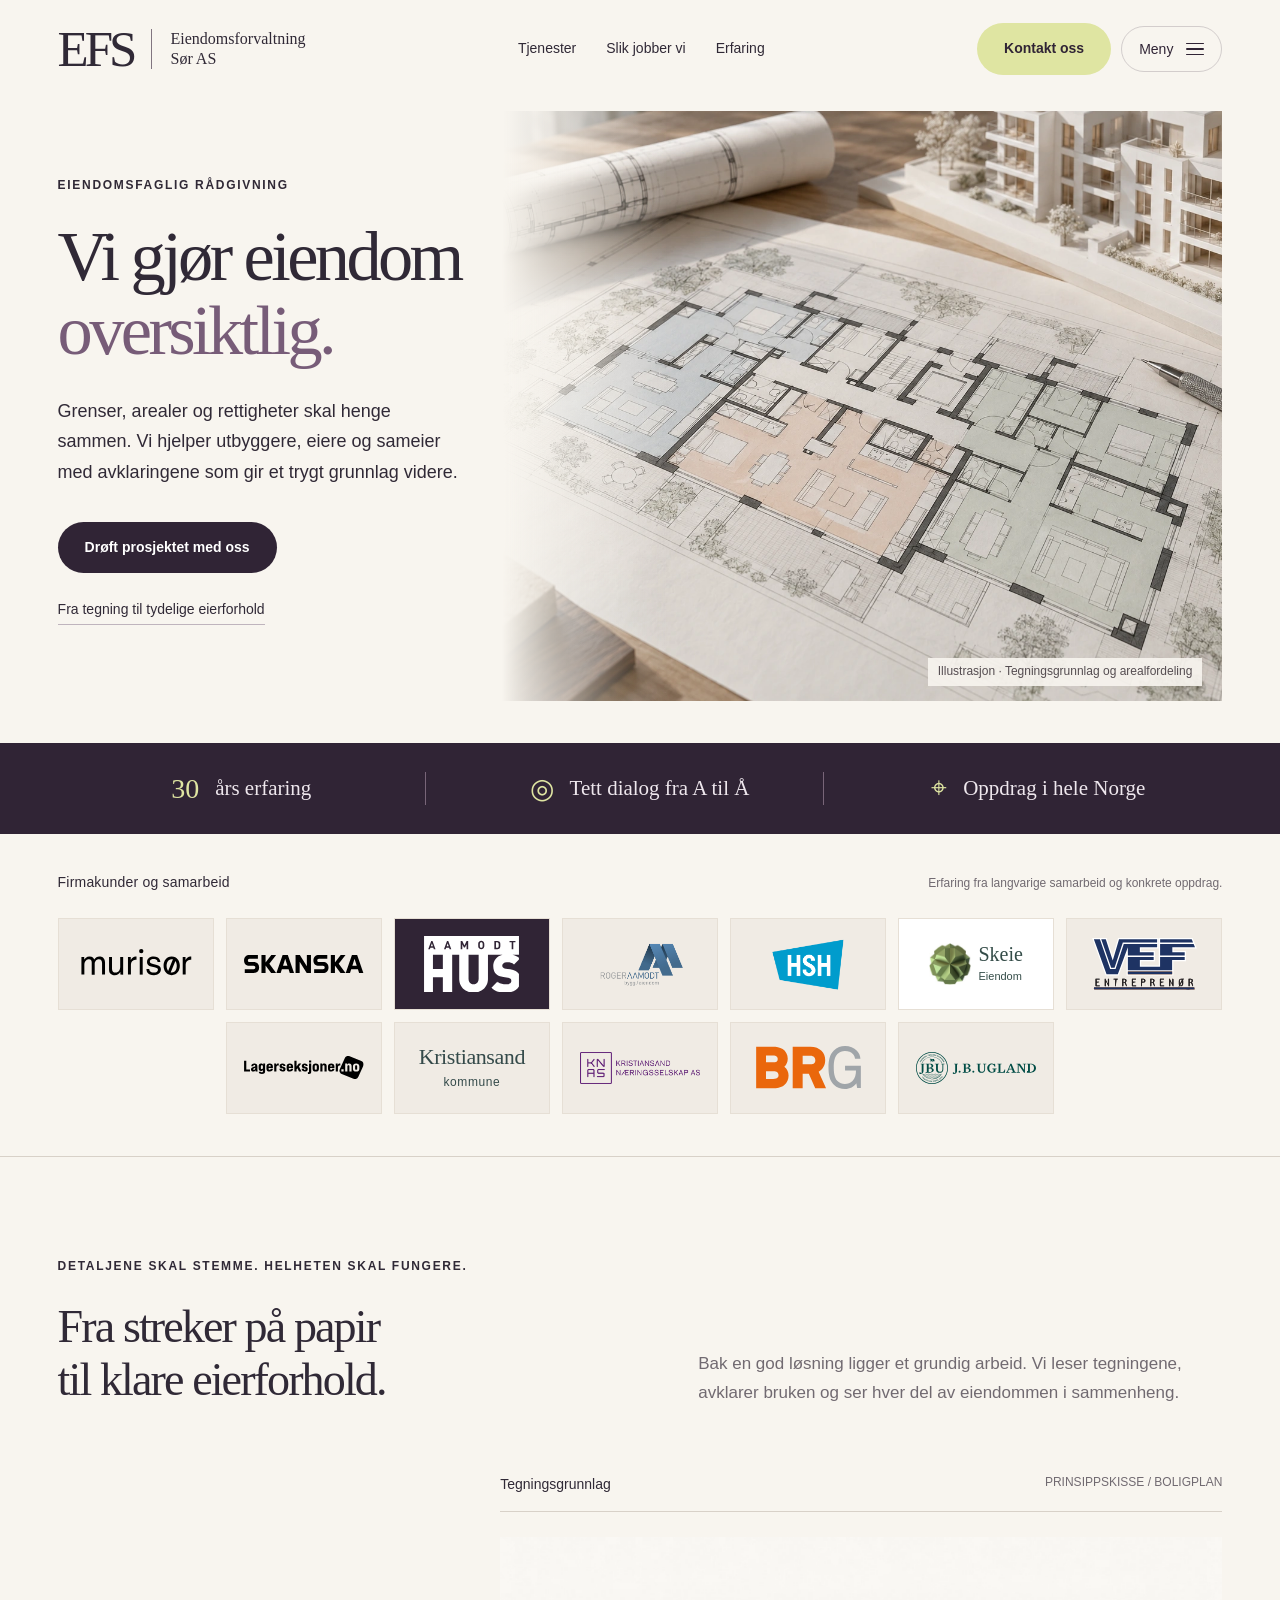
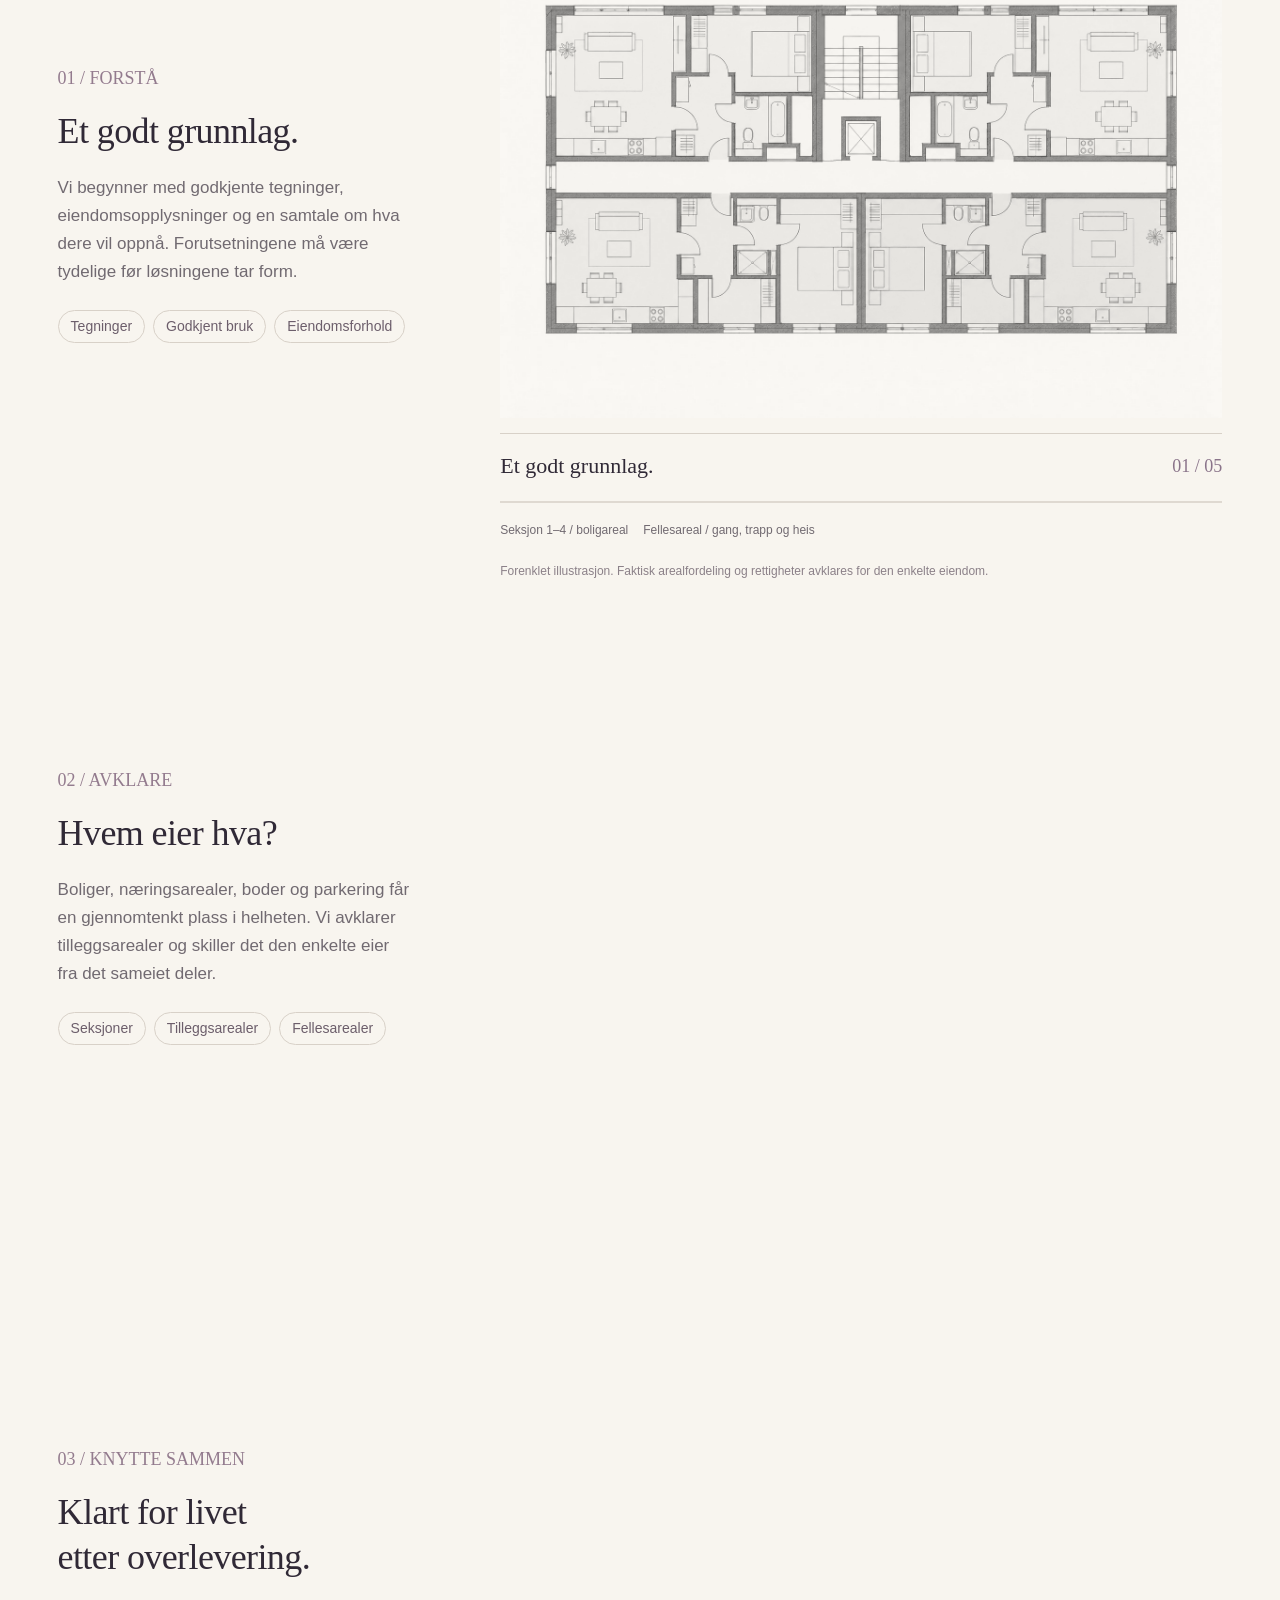
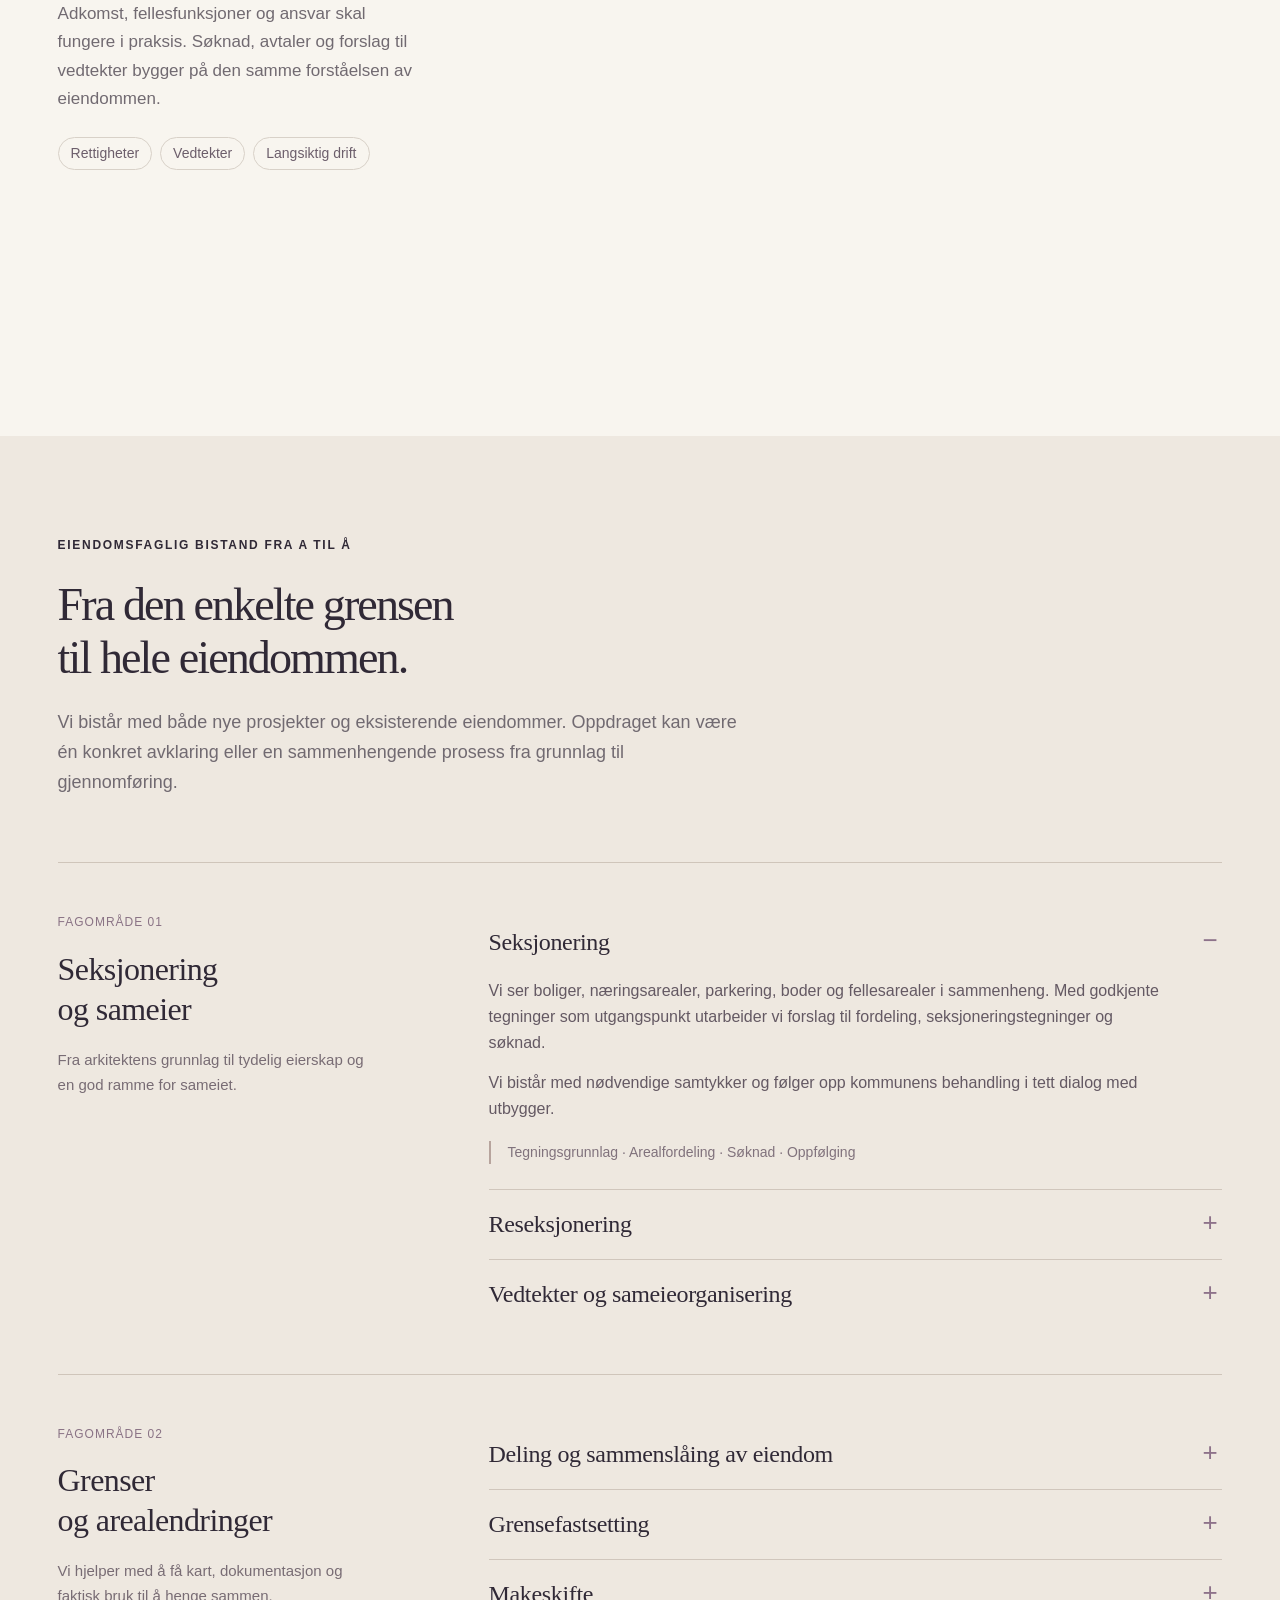
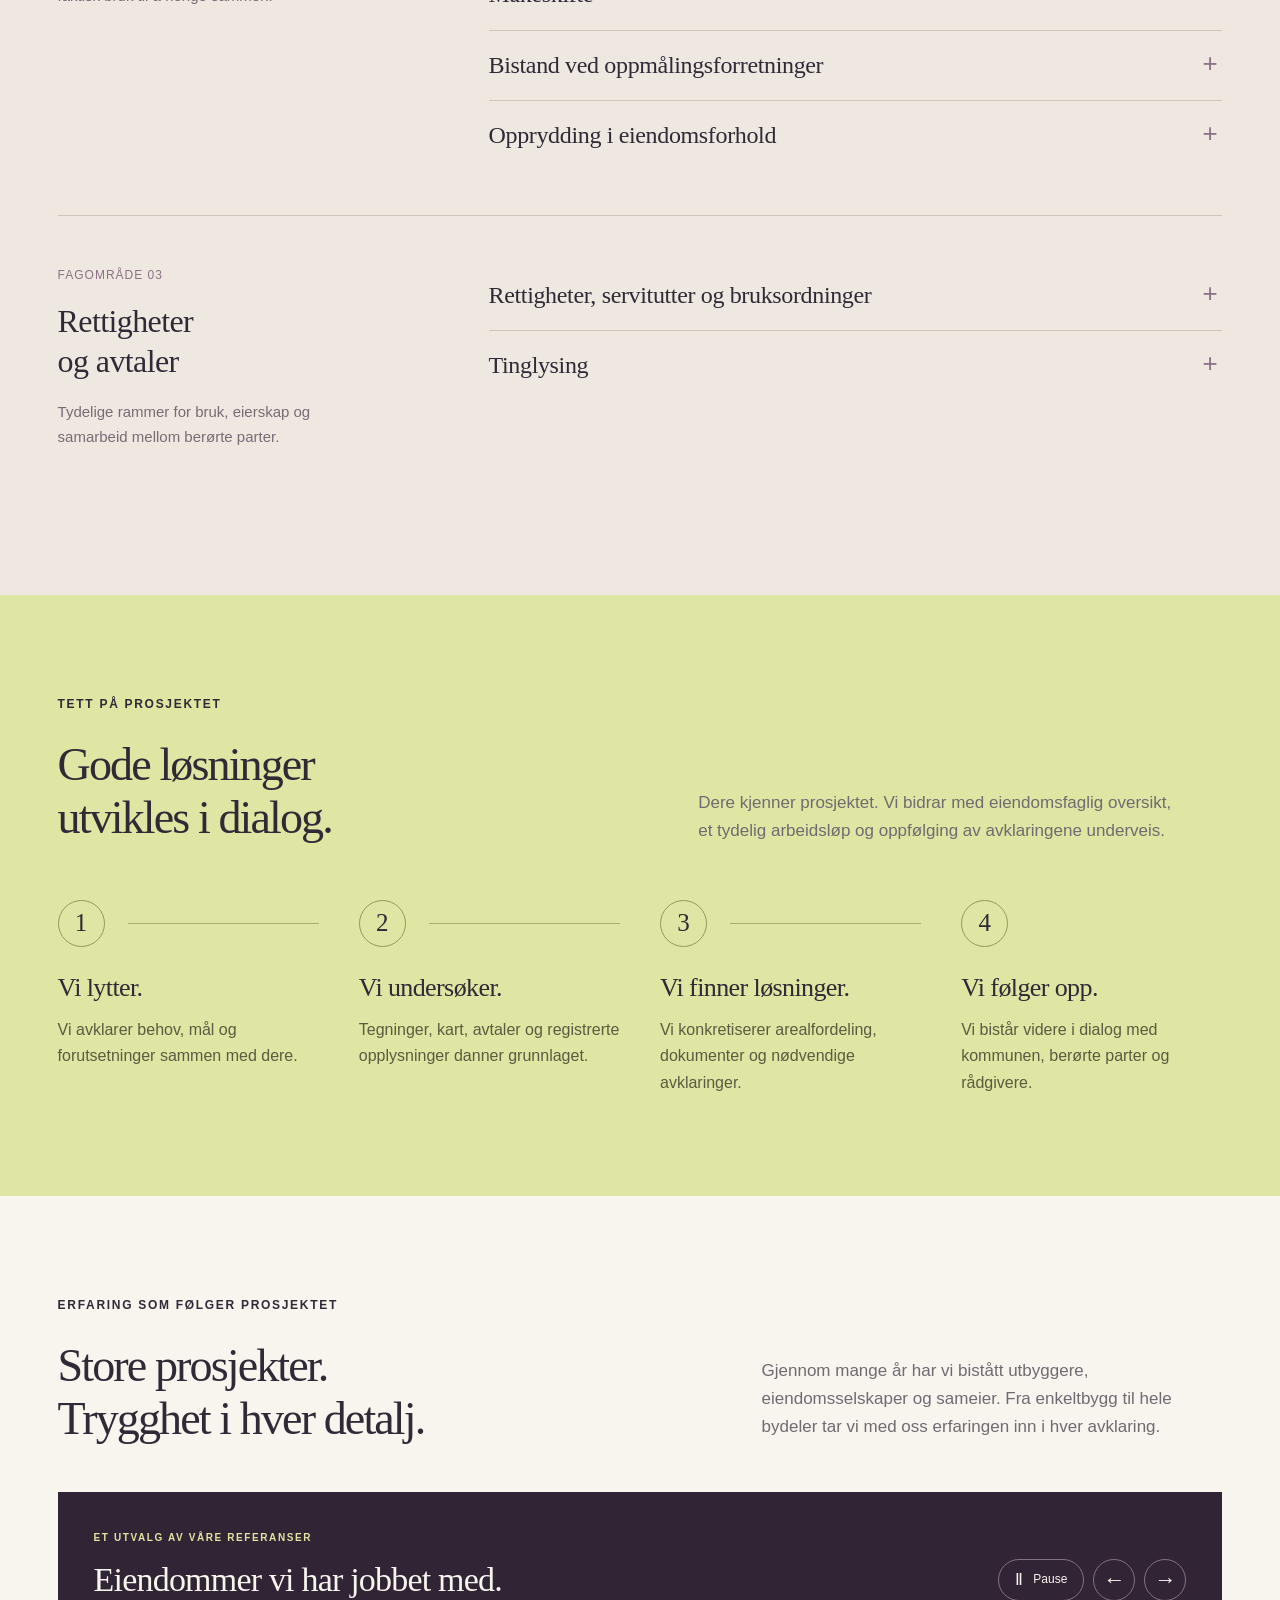
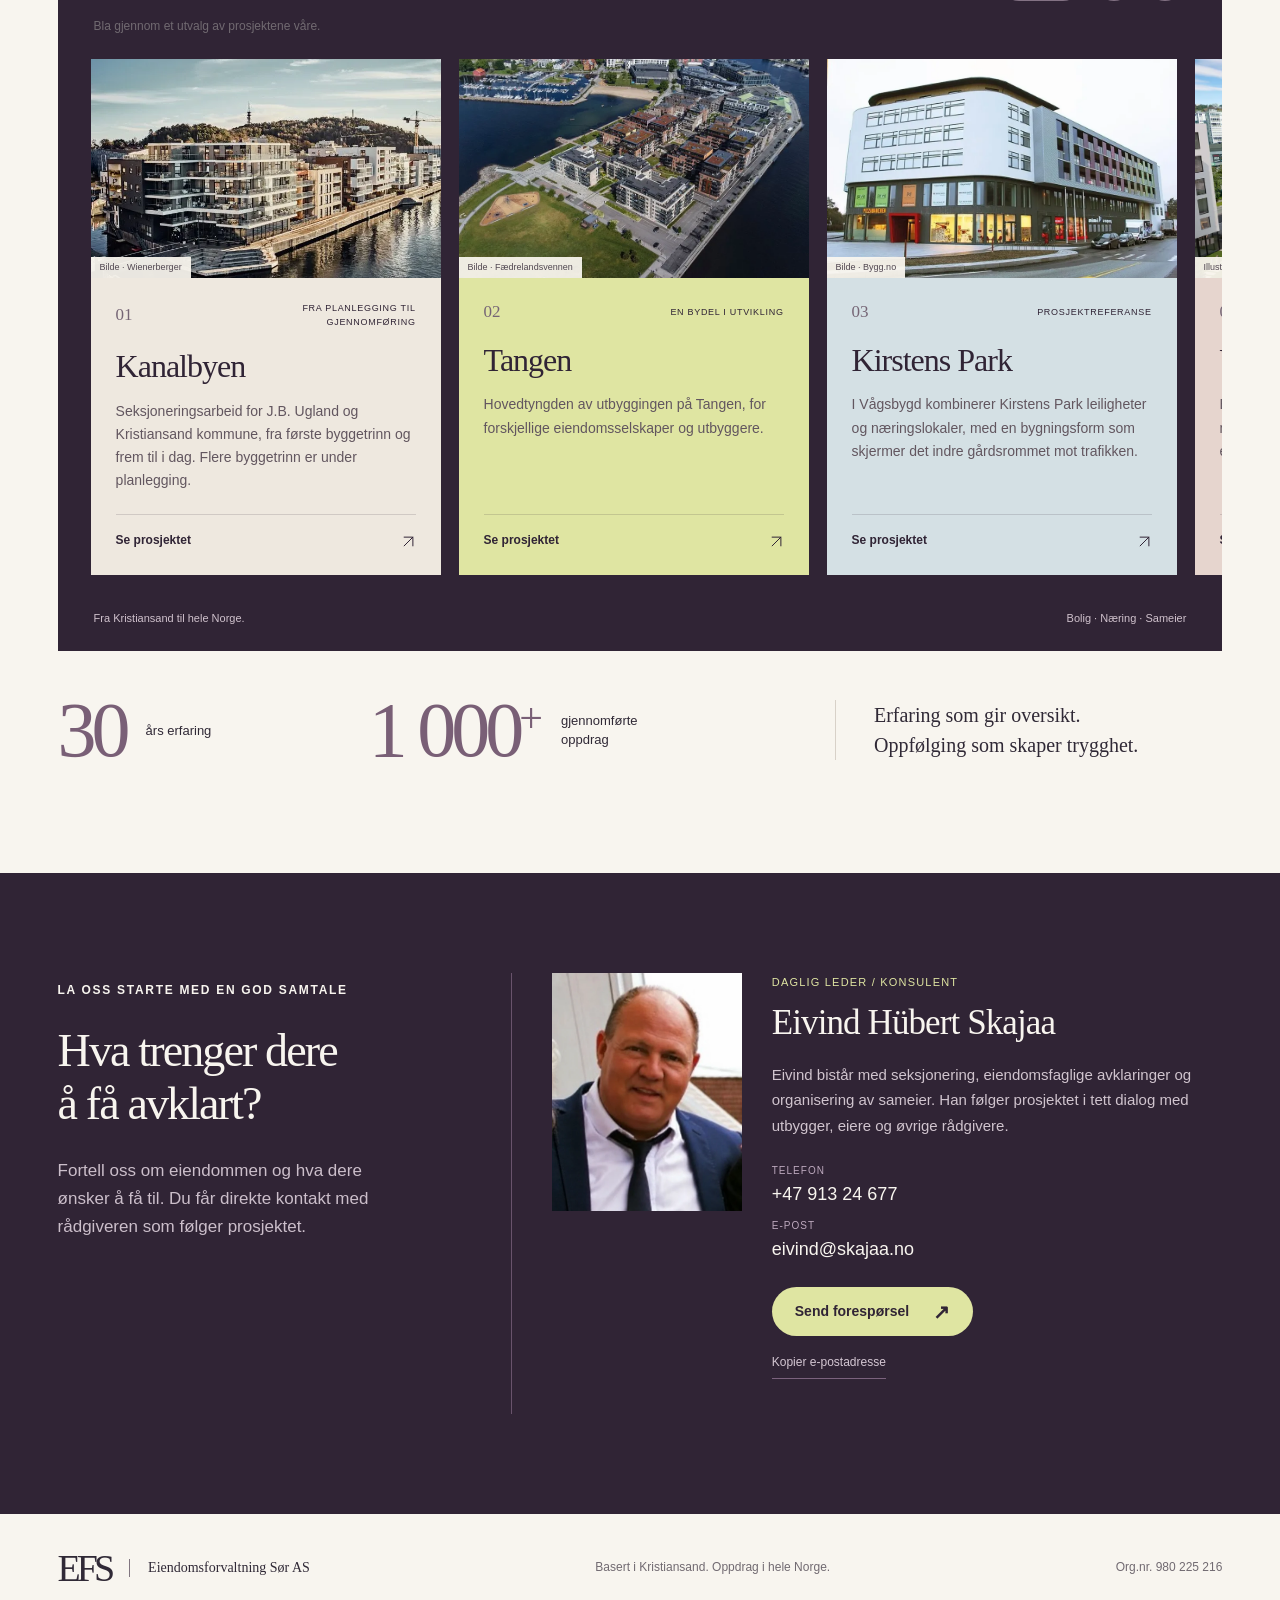
==== index.html @ f1c5f82b "Gjør menyen kompakt med synlig side rundt Reduser menyen til et lite kort med mindre skrift og fjern" ====
<!doctype html><html lang="nb"><head><meta charset="utf-8"><meta name="viewport" content="width=device-width,initial-scale=1"><meta name="description" content="Eiendomsforvaltning Sør AS. Rådgivning om seksjonering, grenser, rettigheter og sameier. 30 års erfaring og over 1 000 gjennomførte oppdrag. Basert i Kristiansand, med oppdrag i hele Norge."><meta name="theme-color" content="#302435"><title>EFS | Vi gjør eiendom oversiktlig</title><link rel="stylesheet" href="estate.css?v=20261002-kompaktmeny"><script src="estate.js?v=20261002-glassmeny" defer></script></head><body><a class="skip" href="#main">Hopp til innhold</a><header class="header wrap"><a class="brand" href="#top" aria-label="Eiendomsforvaltning Sør AS – hjem"><b>EFS</b><span>Eiendomsforvaltning<br>Sør AS</span></a><nav aria-label="Hovedmeny"><a href="#tjenester">Tjenester</a><a href="#arbeidsform">Slik jobber vi</a><a href="#erfaring">Erfaring</a></nav><div class="header-actions"><a href="#kontakt" class="button button-light">Kontakt oss</a><button class="menu-toggle" type="button" data-menu-open aria-controls="site-menu" aria-expanded="false">Meny <span class="menu-icon" aria-hidden="true"><i></i><i></i><i></i></span></button></div></header>
<div class="floating-header" hidden inert aria-hidden="true">
 <a class="floating-brand glass-surface" href="#top" aria-label="Eiendomsforvaltning Sør AS – til toppen">EFS</a>
 <div class="floating-actions glass-surface"><a class="floating-contact" href="#kontakt">Kontakt oss</a><button class="menu-toggle" type="button" data-menu-open aria-controls="site-menu" aria-expanded="false">Meny <span class="menu-icon" aria-hidden="true"><i></i><i></i><i></i></span></button></div>
</div>
<dialog id="site-menu" aria-labelledby="site-menu-title">
 <div class="menu-panel">
  <div class="menu-panel-top"><a class="menu-brand" href="#top" aria-label="Eiendomsforvaltning Sør AS – til toppen">EFS<span>Eiendomsforvaltning<br>Sør AS</span></a><button class="menu-close" type="button" data-menu-close aria-label="Lukk meny" autofocus><svg viewBox="0 0 24 24" fill="none" aria-hidden="true"><path d="m6 6 12 12M18 6 6 18"/></svg></button></div>
  <h2 id="site-menu-title">Meny</h2>
  <nav class="menu-links" aria-label="Navigasjon på siden">
   <a href="#tjenester"><span class="menu-number" aria-hidden="true">01</span><span>Tjenester</span><span class="menu-arrow" aria-hidden="true">↗</span></a>
   <a href="#arbeidsform"><span class="menu-number" aria-hidden="true">02</span><span>Slik jobber vi</span><span class="menu-arrow" aria-hidden="true">↗</span></a>
   <a href="#prosjekter"><span class="menu-number" aria-hidden="true">03</span><span>Prosjekter</span><span class="menu-arrow" aria-hidden="true">↗</span></a>
   <a href="#samarbeid"><span class="menu-number" aria-hidden="true">04</span><span>Kunder og samarbeid</span><span class="menu-arrow" aria-hidden="true">↗</span></a>
   <a href="#om-efs"><span class="menu-number" aria-hidden="true">05</span><span>Om EFS</span><span class="menu-arrow" aria-hidden="true">↗</span></a>
   <a href="#kontakt"><span class="menu-number" aria-hidden="true">06</span><span>Kontakt</span><span class="menu-arrow" aria-hidden="true">↗</span></a>
  </nav>
 </div>
</dialog>
<main id="main"><section class="hero wrap" id="top"><div class="hero-copy"><p class="eyebrow">EIENDOMSFAGLIG RÅDGIVNING</p><h1>Vi gjør eiendom<br><em>oversiktlig.</em></h1><p>Grenser, arealer og rettigheter skal henge sammen. Vi hjelper utbyggere, eiere og sameier med avklaringene som gir et trygt grunnlag videre.</p><a class="button button-dark" href="#kontakt">Drøft prosjektet med oss</a><a class="hero-link" href="#fortellingen">Fra tegning til tydelige eierforhold</a></div><div class="hero-image"><figure><img src="assets/drawing-worktable.webp" width="1536" height="1024" alt="Arkitekttegninger med fargelagte arealer på et arbeidsbord, med bygningsmodell i bakgrunnen" fetchpriority="high"><figcaption>Illustrasjon · Tegningsgrunnlag og arealfordeling</figcaption></figure></div></section><div class="trust"><p><span>30</span>års erfaring</p><p><span>◎</span>Tett dialog fra A til Å</p><p><span>⌖</span>Oppdrag i hele Norge</p></div>
<section class="logos" id="samarbeid" aria-labelledby="clients-heading"><div class="wrap"><div class="clients-heading"><h2 id="clients-heading">Firmakunder og samarbeid</h2><p>Erfaring fra langvarige samarbeid og konkrete oppdrag.</p></div><div class="client-grid"><a class="client-logo " href="https://murisor.no/" target="_blank" rel="noopener noreferrer" aria-label="Murisør – åpner i ny fane"><img src="assets/murisor-official.svg" alt="Murisør" loading="lazy" width="170" height="56"></a>
<a class="client-logo " href="https://www.skanska.no/" target="_blank" rel="noopener noreferrer" aria-label="Skanska – åpner i ny fane"><img src="assets/skanska-official.svg" alt="Skanska" loading="lazy" width="170" height="56"></a>
<a class="client-logo on-dark logo-compact" href="https://aamodthus.no/" target="_blank" rel="noopener noreferrer" aria-label="Aamodt Hus – åpner i ny fane"><img src="assets/aamodt-hus-official.svg" alt="Aamodt Hus" loading="lazy" width="170" height="56"></a>
<a class="client-logo logo-compact" href="https://www.rogeraamodt.no/" target="_blank" rel="noopener noreferrer" aria-label="Roger Aamodt – åpner i ny fane"><img src="assets/roger-aamodt-official.png" alt="Roger Aamodt" loading="lazy" width="170" height="56"></a>
<a class="client-logo logo-compact" href="https://www.hsh-as.no/" target="_blank" rel="noopener noreferrer" aria-label="HSH Entreprenør – åpner i ny fane"><img src="assets/hsh-official.png" alt="HSH Entreprenør" loading="lazy" width="170" height="56"></a>
<a class="client-logo logo-skeie" href="https://www.skeiegruppen.no/eiendom" target="_blank" rel="noopener noreferrer" aria-label="Skeie Eiendom – åpner i ny fane"><img src="assets/skeie-eiendom-symbol-official.jpg" alt="Skeie Eiendom" loading="lazy" width="170" height="56"><span>Skeie<small>Eiendom</small></span></a>
<a class="client-logo logo-compact" href="https://www.vef.no/" target="_blank" rel="noopener noreferrer" aria-label="VEF Entreprenør – åpner i ny fane"><img src="assets/vef-official.svg" alt="VEF Entreprenør" loading="lazy" width="170" height="56"></a>
<a class="client-logo " href="https://lagerseksjoner.no/" target="_blank" rel="noopener noreferrer" aria-label="Lagerseksjoner AS – åpner i ny fane"><img src="assets/lagerseksjoner-official.svg" alt="Lagerseksjoner AS" loading="lazy" width="170" height="56"></a>
<a class="client-logo logo-wordmark" href="https://www.kristiansand.kommune.no/" target="_blank" rel="noopener noreferrer" aria-label="Kristiansand kommune – åpner i ny fane"><span>Kristiansand<small>kommune</small></span></a>
<a class="client-logo " href="https://krsn.no/" target="_blank" rel="noopener noreferrer" aria-label="Kristiansand Næringsselskap (KNAS) – åpner i ny fane"><img src="assets/knas-official.png" alt="Kristiansand Næringsselskap (KNAS)" loading="lazy" width="170" height="56"></a>
<a class="client-logo logo-compact" href="https://www.brgruppen.no/" target="_blank" rel="noopener noreferrer" aria-label="BRG – åpner i ny fane"><img src="assets/brg-official.svg" alt="BRG" loading="lazy" width="170" height="56"></a>
<a class="client-logo " href="https://www.jbugland.no/eiendom" target="_blank" rel="noopener noreferrer" aria-label="J.B. Ugland Eiendom – åpner i ny fane"><img src="assets/jbu-official.svg" alt="J.B. Ugland Eiendom" loading="lazy" width="170" height="56"></a></div></div></section>
<section class="story section wrap" id="fortellingen"><div class="section-heading"><div><p class="eyebrow">DETALJENE SKAL STEMME. HELHETEN SKAL FUNGERE.</p><h2>Fra streker på papir<br>til klare eierforhold.</h2></div><p>Bak en god løsning ligger et grundig arbeid. Vi leser tegningene, avklarer bruken og ser hver del av eiendommen i sammenheng.</p></div><div class="story-layout"><div class="story-copy"><article class="story-chapter active"><span class="chapter-number">01 / FORSTÅ</span><h3>Et godt grunnlag.</h3><p>Vi begynner med godkjente tegninger, eiendomsopplysninger og en samtale om hva dere vil oppnå. Forutsetningene må være tydelige før løsningene tar form.</p><ul><li>Tegninger</li><li>Godkjent bruk</li><li>Eiendomsforhold</li></ul></article><article class="story-chapter"><span class="chapter-number">02 / AVKLARE</span><h3>Hvem eier hva?</h3><p>Boliger, næringsarealer, boder og parkering får en gjennomtenkt plass i helheten. Vi avklarer tilleggsarealer og skiller det den enkelte eier fra det sameiet deler.</p><ul><li>Seksjoner</li><li>Tilleggsarealer</li><li>Fellesarealer</li></ul></article><article class="story-chapter"><span class="chapter-number">03 / KNYTTE SAMMEN</span><h3>Klart for livet<br>etter overlevering.</h3><p>Adkomst, fellesfunksjoner og ansvar skal fungere i praksis. Søknad, avtaler og forslag til vedtekter bygger på den samme forståelsen av eiendommen.</p><ul><li>Rettigheter</li><li>Vedtekter</li><li>Langsiktig drift</li></ul></article></div><div class="drawing-stage"><div class="drawing-meta"><strong id="drawing-label">Tegningsgrunnlag</strong><span>PRINSIPPSKISSE / BOLIGPLAN</span></div><div class="drawing-frame"><img class="drawing drawing-base" src="assets/drawing-plan.webp" width="1536" height="1024" alt="Prinsipptegning med Seksjon 1 i blått øverst til venstre, Seksjon 2 i fersken øverst til høyre, Seksjon 3 i grønt nederst til venstre og Seksjon 4 i lilla nederst til høyre. Gang, trapp og heis er fellesareal."><img class="drawing drawing-color" src="assets/drawing-plan.webp" width="1536" height="1024" alt="" aria-hidden="true"><div class="drawing-annotations" aria-hidden="true">
<span class="plan-label plan-label-one" data-reveal-at="0.46"><i></i>Seksjon 1</span>
<span class="plan-label plan-label-two" data-reveal-at="0.46"><i></i>Seksjon 2</span>
<span class="plan-label plan-label-three" data-reveal-at="0.65"><i></i>Seksjon 3</span>
<span class="plan-label plan-label-four" data-reveal-at="0.65"><i></i>Seksjon 4</span>
<span class="plan-label plan-label-common" data-reveal-at="0.83">Fellesareal</span>
</div></div><div class="drawing-caption"><p id="drawing-title">Et godt grunnlag.</p><span id="drawing-counter" class="drawing-counter">01 / 05</span></div><div class="drawing-progress" aria-hidden="true"><i></i></div><div class="legend"><span>Seksjon 1–4 / boligareal</span><span>Fellesareal / gang, trapp og heis</span></div><p class="drawing-note">Forenklet illustrasjon. Faktisk arealfordeling og rettigheter avklares for den enkelte eiendom.</p></div></div></section>
<section class="services section" id="tjenester"><div class="wrap"><div class="services-intro"><p class="eyebrow">EIENDOMSFAGLIG BISTAND FRA A TIL Å</p><h2>Fra den enkelte grensen<br>til hele eiendommen.</h2><p>Vi bistår med både nye prosjekter og eksisterende eiendommer. Oppdraget kan være én konkret avklaring eller en sammenhengende prosess fra grunnlag til gjennomføring.</p></div><div class="service-group"><div class="group-title"><span>FAGOMRÅDE 01</span><h3>Seksjonering<br>og sameier</h3><p>Fra arkitektens grunnlag til tydelig eierskap og en god ramme for sameiet.</p></div><div class="service-list"><details open><summary>Seksjonering</summary><div><p>Vi ser boliger, næringsarealer, parkering, boder og fellesarealer i sammenheng. Med godkjente tegninger som utgangspunkt utarbeider vi forslag til fordeling, seksjoneringstegninger og søknad.</p><p>Vi bistår med nødvendige samtykker og følger opp kommunens behandling i tett dialog med utbygger.</p><p class="deliverables">Tegningsgrunnlag · Arealfordeling · Søknad · Oppfølging</p></div></details><details><summary>Reseksjonering</summary><div><p>Når en eiendom endres, må seksjoneringen følge med. Vi bistår ved endret arealfordeling, sammenslåing eller oppdeling av seksjoner og endringer mellom fellesareal og tilleggsareal.</p><p>Vi gjennomgår dokumentasjonen, avklarer behovet for samtykker og utarbeider tegninger og søknadsgrunnlag.</p><p class="deliverables">Eksisterende seksjonering · Endringsbehov · Samtykker · Søknad</p></div></details><details><summary>Vedtekter og sameieorganisering</summary><div><p>En god seksjonering bør følges av vedtekter som passer til eiendommen. Vi foreslår bestemmelser om bruk, vedlikehold, ansvar og fellesfunksjoner.</p><p>Vi bistår også med organisering og oppdatering av sameiet, slik at dokumentasjonen og den praktiske bruken henger sammen.</p><p class="deliverables">Vedtekter · Ansvarsfordeling · Organisering</p></div></details></div></div><div class="service-group"><div class="group-title"><span>FAGOMRÅDE 02</span><h3>Grenser<br>og arealendringer</h3><p>Vi hjelper med å få kart, dokumentasjon og faktisk bruk til å henge sammen.</p></div><div class="service-list"><details><summary>Deling og sammenslåing av eiendom</summary><div><p>Vi bistår når en eiendom skal deles, eller flere eiendommer skal samles. Vi gjennomgår eiendomsforhold, plangrunnlag og aktuelle forutsetninger før søknadsarbeidet starter.</p><p>Arbeidet kan omfatte søknader, nabovarsling, erklæringer og oppfølging overfor kommunen.</p><p class="deliverables">Mulighetsavklaring · Søknadsgrunnlag · Nabovarsling</p></div></details><details><summary>Grensefastsetting</summary><div><p>Uklare grenser kan gjøre både bruk og endringer vanskelig. Vi samler kart, avtaler og eldre dokumentasjon og hjelper med å avklare hva som må undersøkes videre.</p><p>Vi bistår i dialog med berørte eiere og kommunen for å få et tydelig grunnlag for videre avklaringer.</p><p class="deliverables">Dokumentgjennomgang · Grenseavklaring · Prosessbistand</p></div></details><details><summary>Makeskifte</summary><div><p>Når eiere bytter areal, kan eiendommene få en mer hensiktsmessig form. Vi bistår med å beskrive arealene, avklare partenes behov og forberede grunnlaget for en løsning.</p><p>Vi følger opp avtaler og den aktuelle fremgangsmåten for å gjennomføre endringen.</p><p class="deliverables">Arealbytte · Avtalegrunnlag · Gjennomføring</p></div></details><details><summary>Bistand ved oppmålingsforretninger</summary><div><p>Vi forbereder dokumentasjon og hjelper med å avklare hva oppmålingen skal omfatte. Deretter følger vi opp dialogen med kommunen og øvrige berørte parter.</p><p>Slik får oppmålingsforretningen et tydelig grunnlag i prosjektets behov og avklarte eiendomsforhold.</p><p class="deliverables">Grunnlag · Koordinering · Oppfølging</p></div></details><details><summary>Opprydding i eiendomsforhold</summary><div><p>Over tid kan bruk, grenser og registrerte opplysninger komme i utakt. Vi gjennomgår forholdene og lager en oversikt over hva som bør avklares eller endres.</p><p>Aktuelle tiltak kan være grensejustering, avklaring av rettigheter, oppmåling eller oppdatering av dokumentasjon.</p><p class="deliverables">Kartlegging · Prioriterte tiltak · Dokumentasjon</p></div></details></div></div><div class="service-group"><div class="group-title"><span>FAGOMRÅDE 03</span><h3>Rettigheter<br>og avtaler</h3><p>Tydelige rammer for bruk, eierskap og samarbeid mellom berørte parter.</p></div><div class="service-list"><details><summary>Rettigheter, servitutter og bruksordninger</summary><div><p>Adkomst, parkering, vann, ledninger og annen bruk av eiendom trenger tydelige rammer. Vi bistår med å kartlegge eksisterende rettigheter og beskrive nye ordninger.</p><p>Vi hjelper med avtalegrunnlag, bruksordninger og dokumenter for tinglysing, også ved organisering av privat vei.</p><p class="deliverables">Rettighetsavklaring · Bruksordninger · Avtaler</p></div></details><details><summary>Tinglysing</summary><div><p>Vi hjelper med å gjøre avtalte eiendomsforhold klare for registrering. Det omfatter kontroll av eiendomsopplysninger, dokumentgrunnlag og nødvendige vedlegg.</p><p>Vi bistår med innsending og oppfølging, og med å avklare hvilke dokumenter saken krever.</p><p class="deliverables">Dokumenter · Signaturer og vedlegg · Registrering</p></div></details></div></div></div></section>
<section class="process section" id="arbeidsform"><div class="wrap"><div class="section-heading"><div><p class="eyebrow">TETT PÅ PROSJEKTET</p><h2>Gode løsninger<br>utvikles i dialog.</h2></div><p>Dere kjenner prosjektet. Vi bidrar med eiendomsfaglig oversikt, et tydelig arbeidsløp og oppfølging av avklaringene underveis.</p></div><ol class="process-grid"><li><span>1</span><h3>Vi lytter.</h3><p>Vi avklarer behov, mål og forutsetninger sammen med dere.</p></li><li><span>2</span><h3>Vi undersøker.</h3><p>Tegninger, kart, avtaler og registrerte opplysninger danner grunnlaget.</p></li><li><span>3</span><h3>Vi finner løsninger.</h3><p>Vi konkretiserer arealfordeling, dokumenter og nødvendige avklaringer.</p></li><li><span>4</span><h3>Vi følger opp.</h3><p>Vi bistår videre i dialog med kommunen, berørte parter og rådgivere.</p></li></ol></div></section>
<section class="experience section wrap" id="erfaring">
 <div class="experience-heading" id="om-efs"><div><p class="eyebrow">ERFARING SOM FØLGER PROSJEKTET</p><h2>Store prosjekter.<br>Trygghet i hver detalj.</h2></div><p>Gjennom mange år har vi bistått utbyggere, eiendomsselskaper og sameier. Fra enkeltbygg til hele bydeler tar vi med oss erfaringen inn i hver avklaring.</p></div>
 <div class="project-showcase" id="prosjekter" aria-labelledby="projects-heading">
  <div class="project-showcase-heading"><div><p class="eyebrow">ET UTVALG AV VÅRE REFERANSER</p><h3 id="projects-heading">Eiendommer vi har jobbet med.</h3></div><div class="project-controls" hidden><button class="project-pause" type="button" aria-pressed="false" aria-label="Pause automatisk bevegelse"><span aria-hidden="true">Ⅱ</span><span class="pause-label">Pause</span></button><button class="project-prev" type="button" aria-label="Vis forrige prosjekter">←</button><button class="project-next" type="button" aria-label="Vis neste prosjekter">→</button></div></div>
  <p class="project-instruction" id="project-help">Bla gjennom et utvalg av prosjektene våre.</p>
  <div class="project-viewport" tabindex="0" role="region" aria-label="Prosjektreferanser" aria-describedby="project-help"><div class="project-track"><ul class="project-set"><li class="project-card project-card-photo"><a class="project-card-link" href="https://www.kanalbyen.no/" target="_blank" rel="noopener noreferrer" aria-label="Se Kanalbyen – åpner i ny fane">
 <figure class="project-photo"><img src="assets/project-kanalbyen.webp" width="900" height="563" loading="lazy" decoding="async" alt="Foto av leilighetsbygg og brygge langs kanalen i Kanalbyen i Kristiansand."><figcaption>Bilde · Wienerberger</figcaption></figure>
 <div class="project-card-body"><div class="project-card-top"><span>01</span><span>Fra planlegging til gjennomføring</span></div><h4>Kanalbyen</h4><p>Seksjoneringsarbeid for J.B. Ugland og Kristiansand kommune, fra første byggetrinn og frem til i dag. Flere byggetrinn er under planlegging.</p><span class="project-visit">Se prosjektet <svg viewBox="0 0 24 24" fill="none" aria-hidden="true"><path d="M5 19 19 5M5 5h14v14"/></svg></span></div>
 </a></li>
<li class="project-card project-card-photo"><a class="project-card-link" href="https://www.brgruppen.no/prosjekter/tangen" target="_blank" rel="noopener noreferrer" aria-label="Se Tangen – åpner i ny fane">
 <figure class="project-photo"><img src="assets/project-tangen.webp" width="900" height="563" loading="lazy" decoding="async" alt="Flyfoto av Tangen i Kristiansand med ferdige boligkvartaler, park og sjø på begge sider."><figcaption>Bilde · Fædrelandsvennen</figcaption></figure>
 <div class="project-card-body"><div class="project-card-top"><span>02</span><span>En bydel i utvikling</span></div><h4>Tangen</h4><p>Hovedtyngden av utbyggingen på Tangen, for forskjellige eiendomsselskaper og utbyggere.</p><span class="project-visit">Se prosjektet <svg viewBox="0 0 24 24" fill="none" aria-hidden="true"><path d="M5 19 19 5M5 5h14v14"/></svg></span></div>
 </a></li>
<li class="project-card project-card-photo"><a class="project-card-link" href="https://byggeprosjekter.bygg.no/2014-prosjekter-vest-agder/kirstens-park/266813" target="_blank" rel="noopener noreferrer" aria-label="Se Kirstens Park – åpner i ny fane">
 <figure class="project-photo"><img src="assets/project-kirstens-park.webp" width="900" height="563" loading="lazy" decoding="async" alt="Bredt eksteriørfoto av ferdig første byggetrinn i Kirstens Park, sett fra gaten."><figcaption>Bilde · Bygg.no</figcaption></figure>
 <div class="project-card-body"><div class="project-card-top"><span>03</span><span>Prosjektreferanse</span></div><h4>Kirstens Park</h4><p>I Vågsbygd kombinerer Kirstens Park leiligheter og næringslokaler, med en bygningsform som skjermer det indre gårdsrommet mot trafikken.</p><span class="project-visit">Se prosjektet <svg viewBox="0 0 24 24" fill="none" aria-hidden="true"><path d="M5 19 19 5M5 5h14v14"/></svg></span></div>
 </a></li>
<li class="project-card project-card-photo"><a class="project-card-link" href="https://www.vtorv.no/" target="_blank" rel="noopener noreferrer" aria-label="Se Vågsbygd Torv – åpner i ny fane">
 <figure class="project-photo"><img src="assets/project-vagsbygd-torv.webp" width="900" height="563" loading="lazy" decoding="async" alt="Prosjektillustrasjon av Vågsbygd Torv med boligbygg, torg og grønne fellesarealer."><figcaption>Illustrasjon · Vågsbygd Torv</figcaption></figure>
 <div class="project-card-body"><div class="project-card-top"><span>04</span><span>Prosjektreferanse</span></div><h4>Vågsbygd Torv</h4><p>Boligprosjektet ved Amfi Vågsbygd er planlagt med et bilfritt torv, ny bydelspark og balkong eller privat uteareal til hver leilighet.</p><span class="project-visit">Se prosjektet <svg viewBox="0 0 24 24" fill="none" aria-hidden="true"><path d="M5 19 19 5M5 5h14v14"/></svg></span></div>
 </a></li>
<li class="project-card project-card-photo"><a class="project-card-link" href="https://krsn.no/prosjekt/marvika-torv/" target="_blank" rel="noopener noreferrer" aria-label="Se Marvika Torv – åpner i ny fane">
 <figure class="project-photo"><img src="assets/project-marvika-torv.webp" width="900" height="563" loading="lazy" decoding="async" alt="Foto av trappen, torget og boligbyggene på Marvika Torv i Kristiansand."><figcaption>Bilde · KNAS</figcaption></figure>
 <div class="project-card-body"><div class="project-card-top"><span>05</span><span>Prosjektreferanse</span></div><h4>Marvika Torv</h4><p>Marvika Torv inngår i omformingen av Marviksletta fra industriområde til bolig- og næringsområde, med leilighetsbygg, forretningslokaler og et felles torg.</p><span class="project-visit">Se prosjektet <svg viewBox="0 0 24 24" fill="none" aria-hidden="true"><path d="M5 19 19 5M5 5h14v14"/></svg></span></div>
 </a></li>
<li class="project-card project-card-photo"><a class="project-card-link" href="https://lund-torv.no/" target="_blank" rel="noopener noreferrer" aria-label="Se Lund Torv – åpner i ny fane">
 <figure class="project-photo"><img src="assets/project-lund-torv.webp" width="900" height="563" loading="lazy" decoding="async" alt="Prosjektillustrasjon av Lund Torv med 49 eierleiligheter."><figcaption>Illustrasjon · Lund Torv</figcaption></figure>
 <div class="project-card-body"><div class="project-card-top"><span>06</span><span>Prosjektreferanse</span></div><h4>Lund Torv</h4><p>Lund Torv omfatter 49 leiligheter i et L-formet boligbygg ved Rundingen, med fasader som kombinerer tegl og murpuss.</p><span class="project-visit">Se prosjektet <svg viewBox="0 0 24 24" fill="none" aria-hidden="true"><path d="M5 19 19 5M5 5h14v14"/></svg></span></div>
 </a></li>
<li class="project-card project-card-photo"><a class="project-card-link" href="https://www.tangentorv.no/" target="_blank" rel="noopener noreferrer" aria-label="Se Tangen Torv – åpner i ny fane">
 <figure class="project-photo"><img src="assets/project-tangen-torv.webp" width="900" height="563" loading="lazy" decoding="async" alt="Flyfoto av Tangen Torv og sjøfronten i Kristiansand"><figcaption>Bilde · Tangen Torv</figcaption></figure>
 <div class="project-card-body"><div class="project-card-top"><span>07</span><span>Prosjektreferanse</span></div><h4>Tangen Torv</h4><p>Innerst på Tangen ligger leiligheter rundt et sentralt torv, med restauranter, felles glasshus og gangavstand til stranden og Kvadraturen.</p><span class="project-visit">Se prosjektet <svg viewBox="0 0 24 24" fill="none" aria-hidden="true"><path d="M5 19 19 5M5 5h14v14"/></svg></span></div>
 </a></li>
<li class="project-card project-card-photo"><a class="project-card-link" href="https://tangenterrasse.no/" target="_blank" rel="noopener noreferrer" aria-label="Se Tangen Terrasse – åpner i ny fane">
 <figure class="project-photo"><img src="assets/project-tangen-terrasse.webp" width="900" height="563" loading="lazy" decoding="async" alt="Prosjektillustrasjon av Tangen Terrasse ved Otra og sjøfronten"><figcaption>Illustrasjon · Tangen Terrasse / Solon</figcaption></figure>
 <div class="project-card-body"><div class="project-card-top"><span>08</span><span>Prosjektreferanse</span></div><h4>Tangen Terrasse</h4><p>Leiligheter ved Otra, med romslige terrasser og balkonger. Beboerne deler treningsrom og gjesterom, med Bystranda like i nærheten.</p><span class="project-visit">Se prosjektet <svg viewBox="0 0 24 24" fill="none" aria-hidden="true"><path d="M5 19 19 5M5 5h14v14"/></svg></span></div>
 </a></li>
<li class="project-card project-card-photo"><a class="project-card-link" href="https://www.seil.no/prosjekter/byhaven" target="_blank" rel="noopener noreferrer" aria-label="Se Byhaven – åpner i ny fane">
 <figure class="project-photo"><img src="assets/project-byhaven.webp" width="900" height="563" loading="lazy" decoding="async" alt="Dronefoto av Byhavens fasader og takterrasser i Kristiansand sentrum"><figcaption>Bilde · Seil arkitektur</figcaption></figure>
 <div class="project-card-body"><div class="project-card-top"><span>09</span><span>Prosjektreferanse</span></div><h4>Byhaven</h4><p>Et bolig- og næringskvartal i Kristiansand sentrum, der ulike fasadeuttrykk og takterrasser gir bebyggelsen variasjon.</p><span class="project-visit">Se prosjektet <svg viewBox="0 0 24 24" fill="none" aria-hidden="true"><path d="M5 19 19 5M5 5h14v14"/></svg></span></div>
 </a></li>
<li class="project-card project-card-photo"><a class="project-card-link" href="https://bolig.skanska.no/prosjekter/bydel-bjorndalen" target="_blank" rel="noopener noreferrer" aria-label="Se Bjørndalen – åpner i ny fane">
 <figure class="project-photo"><img src="assets/project-bjorndalen.webp" width="900" height="563" loading="lazy" decoding="async" alt="Dronefoto av boligbygg og fellesarealer i Bjørndalen i Kristiansand"><figcaption>Områdefoto · Skanska</figcaption></figure>
 <div class="project-card-body"><div class="project-card-top"><span>10</span><span>Prosjektreferanse</span></div><h4>Bjørndalen</h4><p>Leiligheter, rekkehus og næringsbygg samles rundt en park i Kristiansand, med bussforbindelser og sykkelvei tett på.</p><span class="project-visit">Se prosjektet <svg viewBox="0 0 24 24" fill="none" aria-hidden="true"><path d="M5 19 19 5M5 5h14v14"/></svg></span></div>
 </a></li>
<li class="project-card project-card-photo"><a class="project-card-link" href="https://www.amalienborg-brygge.no/" target="_blank" rel="noopener noreferrer" aria-label="Se Amalienborg Brygge – åpner i ny fane">
 <figure class="project-photo"><img src="assets/project-amalienborg-brygge.webp" width="900" height="563" loading="lazy" decoding="async" alt="Kveldsfoto av ferdigstilte Amalienborg Brygge ved sjøen i Kristiansand"><figcaption>Bilde · REN arkitektur</figcaption></figure>
 <div class="project-card-body"><div class="project-card-top"><span>11</span><span>Prosjektreferanse</span></div><h4>Amalienborg Brygge</h4><p>På Lumber i Kristiansand kombinerer Amalienborg Brygge leiligheter ved sjøen med badebrygge, småbåthavn og fellesrom for beboerne.</p><span class="project-visit">Se prosjektet <svg viewBox="0 0 24 24" fill="none" aria-hidden="true"><path d="M5 19 19 5M5 5h14v14"/></svg></span></div>
 </a></li>
<li class="project-card project-card-photo"><a class="project-card-link" href="https://www.tangvallarena.no/" target="_blank" rel="noopener noreferrer" aria-label="Se Tangvall Arena – åpner i ny fane">
 <figure class="project-photo"><img src="assets/project-tangvall-arena.webp" width="900" height="563" loading="lazy" decoding="async" alt="Foto av leilighetsbygg og grønt fellesområde på Tangvall Arena"><figcaption>Bilde · Tangvall Arena Bolig</figcaption></figure>
 <div class="project-card-body"><div class="project-card-top"><span>12</span><span>Prosjektreferanse</span></div><h4>Tangvall Arena</h4><p>På Tangvall i Søgne møtes handel, boliger og kontorer, med skolesenteret og bussforbindelser rett ved.</p><span class="project-visit">Se prosjektet <svg viewBox="0 0 24 24" fill="none" aria-hidden="true"><path d="M5 19 19 5M5 5h14v14"/></svg></span></div>
 </a></li>

<li class="project-card project-card-photo"><a class="project-card-link" href="https://gurineshage.no/" target="_blank" rel="noopener noreferrer" aria-label="Se Gurines Hage – åpner i ny fane">
 <figure class="project-photo"><img src="assets/project-gurines-hage.webp" width="900" height="563" loading="lazy" decoding="async" alt="Ferdig boligbygg i Gurines Hage på Hamresanden"><figcaption>Bilde · Agate</figcaption></figure>
 <div class="project-card-body"><div class="project-card-top"><span>13</span><span>Prosjektreferanse</span></div><h4>Gurines Hage</h4><p>Seniorboliger ved Hamresanden, med fellesrom, trimrom og universell utforming. Her ligger sjøen og store friområder tett på.</p><span class="project-visit">Se prosjektet <svg viewBox="0 0 24 24" fill="none" aria-hidden="true"><path d="M5 19 19 5M5 5h14v14"/></svg></span></div>
 </a></li>
<li class="project-card project-card-photo"><a class="project-card-link" href="https://www.asak.no/privat/referanseprosjekter/boligomraade/kongsgaard-park/" target="_blank" rel="noopener noreferrer" aria-label="Se Kongsgård Park – åpner i ny fane">
 <figure class="project-photo"><img src="assets/project-kongsgard-park.webp" width="900" height="563" loading="lazy" decoding="async" alt="Fellesområde og bebyggelse i Kongsgård Park"><figcaption>Bilde · Asplan Viak / via Asak</figcaption></figure>
 <div class="project-card-body"><div class="project-card-top"><span>14</span><span>Prosjektreferanse</span></div><h4>Kongsgård Park</h4><p>Frodige staudebed, steinlagte uteområder og et fellesbygg med drivhus gir Kongsgård Park flere møteplasser mellom boliger og grøntarealer.</p><span class="project-visit">Se prosjektet <svg viewBox="0 0 24 24" fill="none" aria-hidden="true"><path d="M5 19 19 5M5 5h14v14"/></svg></span></div>
 </a></li>

<li class="project-card project-card-photo"><a class="project-card-link" href="https://fiskatangenfem.no/" target="_blank" rel="noopener noreferrer" aria-label="Se Fiskåtangen – åpner i ny fane">
 <figure class="project-photo"><img src="assets/project-fiskatangen.webp" width="900" height="563" loading="lazy" decoding="async" alt="Prosjektillustrasjon av Fiskåtangen Fem, første byggetrinn sett fra luften"><figcaption>Illustrasjon · Fiskåtangen Fem</figcaption></figure>
 <div class="project-card-body"><div class="project-card-top"><span>15</span><span>Prosjektreferanse</span></div><h4>Fiskåtangen</h4><p>Fiskåtangen Fem i Kristiansand samler leiligheter og rekkehus rundt felles uteområder, med fellestilbud og nærhet til både sjøen og byen.</p><span class="project-visit">Se prosjektet <svg viewBox="0 0 24 24" fill="none" aria-hidden="true"><path d="M5 19 19 5M5 5h14v14"/></svg></span></div>
 </a></li>
<li class="project-card project-card-photo"><a class="project-card-link" href="https://abinvest.no/prosjekter/hanes-panorama" target="_blank" rel="noopener noreferrer" aria-label="Se Hånes Panorama – åpner i ny fane">
 <figure class="project-photo"><img src="assets/project-hanes-panorama.webp" width="900" height="563" loading="lazy" decoding="async" alt="Ferdige leilighetsbygg i Hånes Panorama"><figcaption>Bilde · AB Invest</figcaption></figure>
 <div class="project-card-body"><div class="project-card-top"><span>16</span><span>Prosjektreferanse</span></div><h4>Hånes Panorama</h4><p>På en åskam mellom Kristiansand sentrum og flyplassen ligger syv leilighetsbygg, plassert for utsikt og nærhet til sjø og turstier.</p><span class="project-visit">Se prosjektet <svg viewBox="0 0 24 24" fill="none" aria-hidden="true"><path d="M5 19 19 5M5 5h14v14"/></svg></span></div>
 </a></li>
<li class="project-card project-card-photo"><a class="project-card-link" href="https://lagerseksjoner.no/lokasjoner/gjovik" target="_blank" rel="noopener noreferrer" aria-label="Se Lagerseksjoner AS – åpner i ny fane">
 <figure class="project-photo"><img src="assets/project-lagerseksjoner-as.webp" width="900" height="563" loading="lazy" decoding="async" alt="Dronefoto av Lagerseksjoner AS sitt ferdige anlegg på Gjøvik"><figcaption>Eksempel: Gjøvik · Lagerseksjoner AS</figcaption></figure>
 <div class="project-card-body"><div class="project-card-top"><span>17</span><span>Oppdrag i hele Norge</span></div><h4>Lagerseksjoner AS</h4><p>Seksjonering av lagerseksjoner i prosjekter over hele Norge.</p><span class="project-visit">Se prosjektet <svg viewBox="0 0 24 24" fill="none" aria-hidden="true"><path d="M5 19 19 5M5 5h14v14"/></svg></span></div>
 </a></li></ul></div></div>
  <div class="project-showcase-footer"><span>Fra Kristiansand til hele Norge.</span><span>Bolig · Næring · Sameier</span></div>
 </div>
 <div class="experience-facts" aria-label="Vår erfaring"><div class="experience-fact"><strong>30</strong><span>års erfaring</span></div><div class="experience-fact"><strong>1 000<span>+</span></strong><span>gjennomførte oppdrag</span></div><p>Erfaring som gir oversikt.<br> Oppfølging som skaper trygghet.</p></div>
</section>
<section class="contact section" id="kontakt" aria-labelledby="contact-heading">
 <div class="contact-inner contact-profile-layout wrap">
  <div class="contact-intro"><p class="eyebrow">LA OSS STARTE MED EN GOD SAMTALE</p><h2 id="contact-heading">Hva trenger dere<br>å få avklart?</h2><p>Fortell oss om eiendommen og hva dere ønsker å få til. Du får direkte kontakt med rådgiveren som følger prosjektet.</p></div>
  <article class="consultant-card" aria-labelledby="consultant-name">
   <figure class="consultant-portrait"><img src="assets/eivind-hubert-skajaa.webp" width="640" height="1019" loading="lazy" alt="Eivind Hübert Skajaa, daglig leder og konsulent i Eiendomsforvaltning Sør AS"></figure>
   <div class="consultant-details"><p class="consultant-role">Daglig leder / konsulent</p><h3 id="consultant-name">Eivind Hübert Skajaa</h3><p class="consultant-bio">Eivind bistår med seksjonering, eiendomsfaglige avklaringer og organisering av sameier. Han følger prosjektet i tett dialog med utbygger, eiere og øvrige rådgivere.</p>
    <address class="consultant-methods"><a href="tel:+4791324677" aria-label="Ring Eivind Hübert Skajaa på +47 913 24 677"><span>Telefon</span>+47 913 24 677</a><a class="consultant-email" href="mailto:eivind@skajaa.no"><span>E-post</span>eivind@skajaa.no</a></address>
    <div class="consultant-actions"><a class="button button-light" href="mailto:eivind@skajaa.no">Send forespørsel <span aria-hidden="true">↗</span></a><button class="copy" type="button">Kopier e-postadresse</button><span id="copy-status" role="status" aria-live="polite"></span></div>
   </div>
  </article>
 </div>
</section></main><footer class="footer wrap"><a class="brand" href="#top"><b>EFS</b><span>Eiendomsforvaltning Sør AS</span></a><p>Basert i Kristiansand. Oppdrag i hele Norge.</p><span>Org.nr. 980 225 216</span></footer></body></html>
---- estate.css ----
@charset "UTF-8";
:root{--paper:#f8f5ef;--plum:#302435;--ink:#302936;--muted:#716a71;--line:#d8d1c8;--lime:#dfe5a2;--blue:#c9dce7;--coral:#e8cec0;--green:#d2dacb;--violet:#dad2e1}*{box-sizing:border-box}html{scroll-behavior:smooth;scroll-padding-top:100px}body{margin:0;color:var(--ink);background:var(--paper);font:16px/1.65 Arial,sans-serif}h1,h2,h3,p{margin:0}h1,h2,h3{font-family:Georgia,'Times New Roman',serif;font-weight:400}h1{font-size:clamp(55px,5.5vw,86px);line-height:1.05;letter-spacing:-3.6px}h2{font-size:clamp(38px,3.6vw,58px);line-height:1.15;letter-spacing:-1.9px}h3{font-size:29px;line-height:1.25;letter-spacing:-.6px}a{color:inherit;text-decoration:none}button{font:inherit}img{display:block;max-width:100%}a:focus-visible,button:focus-visible,summary:focus-visible{outline:3px solid #91799f;outline-offset:6px}.wrap{width:min(1390px,91%);margin:auto}.section{padding:100px 0}.eyebrow{font-size:12px;letter-spacing:1.7px;font-weight:600;margin-bottom:24px}.muted{color:var(--muted)}.button{display:inline-flex;justify-content:center;align-items:center;border-radius:30px;padding:14px 27px;font-size:14px;font-weight:600;transition:background .25s,transform .25s;white-space:nowrap}.button:hover{transform:translateY(-2px)}.button-dark{background:var(--plum);color:white}.button-light{background:var(--lime);color:var(--plum)}.brand{display:flex;align-items:center;gap:18px}.brand b{font:51px/1 Georgia;letter-spacing:-4px}.brand span{border-left:1px solid #817580;padding-left:18px;font:16px/1.25 Georgia}.header{height:98px;display:flex;align-items:center;justify-content:space-between;gap:35px}.header nav{display:flex;gap:30px;margin-left:auto;font-size:14px}.header nav a:hover{text-decoration:underline;text-underline-offset:7px}.hero{position:relative;min-height:645px;display:grid;grid-template-columns:42% 58%;align-items:center;padding-bottom:30px}.hero-copy{position:relative;z-index:2;padding:25px 0 35px}.hero-copy h1{width:115%}.hero-copy h1 em{font-style:normal;color:#775c78}.hero-copy>p:not(.eyebrow){max-width:410px;font-size:18px;line-height:1.7;margin:28px 0}.hero-copy .button{margin-top:6px}.hero-link{display:block;width:fit-content;margin-top:25px;font-size:14px;border-bottom:1px solid #bfb4bd;padding-bottom:3px}.hero-image{height:590px;position:relative;overflow:hidden;margin-left:-45px}.hero-image img{height:100%;width:100%;object-fit:cover;object-position:47% 50%;transform:scale(1.04)}.hero-image:before{content:"";position:absolute;z-index:1;inset:0;background:linear-gradient(90deg,var(--paper),transparent 23%);pointer-events:none}.hero-image figcaption{position:absolute;right:20px;bottom:15px;z-index:2;font-size:12px;color:#554d51;background:#f8f5efe8;padding:4px 10px}.hero-image figure{margin:0;height:100%}.trust{display:grid;grid-template-columns:1fr 1fr 1fr;background:var(--plum);color:#eee7ed;padding:29px 4.5%;gap:30px}.trust p{display:flex;align-items:center;justify-content:center;gap:16px;border-right:1px solid #786578;font-family:Georgia;font-size:21px;line-height:1.4}.trust p:last-child{border:0}.trust span{font:28px Georgia;color:var(--lime)}.logos{padding:43px 0 50px;border-bottom:1px solid var(--line)}.logo-row{display:flex;align-items:center;justify-content:space-between;gap:65px}.logo-intro{font-size:13px;color:var(--muted);max-width:150px;line-height:1.5}.logo-row a{display:grid;place-items:center;width:170px;min-height:55px}.logo-row img{width:100%;max-height:47px;object-fit:contain}.logo-row a.brg{width:95px}.logo-row a.jbu{width:165px}.section-heading{display:grid;grid-template-columns:1fr 1fr;gap:10%;align-items:end;margin-bottom:48px}.section-heading>p{color:var(--muted);max-width:485px;font-size:17px}.story{padding-bottom:75px}.story-layout{display:grid;grid-template-columns:34% 62%;gap:4%;align-items:start;position:relative}.story-copy{position:relative}.story-chapter{min-height:66vh;display:flex;flex-direction:column;justify-content:center;padding:55px 0;opacity:.36;transition:opacity .5s}.story-chapter.active{opacity:1}.chapter-number{font:18px Georgia;color:#937b8e;margin-bottom:20px}.story-chapter h3{font-size:36px;margin-bottom:20px}.story-chapter p{font-size:17px;color:var(--muted);max-width:355px}.story-chapter ul{list-style:none;padding:0;margin:24px 0 0;color:#6c5e6b;font-size:14px;display:flex;flex-wrap:wrap;gap:8px}.story-chapter li{border:1px solid var(--line);border-radius:22px;padding:4px 12px}.drawing-stage{position:sticky;top:90px;padding-top:18px;align-self:start}.drawing-meta{display:flex;justify-content:space-between;gap:15px;font-size:12px;color:var(--muted);padding-bottom:15px;border-bottom:1px solid var(--line)}.drawing-meta strong{font-weight:500;color:var(--ink);font-size:14px}.drawing-frame{position:relative;margin:25px 0 15px;aspect-ratio:1.5;perspective:1000px;overflow:hidden;background:#fcfaf6}.drawing-frame .drawing{position:absolute;inset:0;width:100%;height:100%;object-fit:contain;mix-blend-mode:multiply}.drawing-base{filter:grayscale(1);opacity:.68}.drawing-color{clip-path:inset(0 100% 0 0)}.drawing-caption{display:flex;align-items:center;justify-content:space-between;gap:15px;border-top:1px solid var(--line);padding-top:18px}.drawing-caption p{font:22px Georgia;line-height:1.3}.drawing-counter{font:18px Georgia;color:#8a748a}.drawing-progress{height:2px;background:#dfd9d1;margin-top:20px}.drawing-progress i{display:block;width:0;height:100%;background:#705472}.legend{display:flex;flex-wrap:wrap;gap:15px;font-size:12px;color:var(--muted);margin-top:18px}.legend span{display:flex;align-items:center;gap:7px}.legend i{width:10px;height:10px;border-radius:50%;background:var(--blue)}.legend span:nth-child(2) i{background:var(--green)}.legend span:nth-child(3) i{background:#c4bcab}.drawing-note{font-size:12px;color:#8b8088;line-height:1.5;margin-top:22px;max-width:560px}.services{background:#eee8e0}.services-intro{max-width:690px;margin-bottom:65px}.services-intro p:not(.eyebrow){margin-top:23px;color:var(--muted);font-size:18px}.service-group{display:grid;grid-template-columns:33% 63%;gap:4%;padding:45px 0;border-top:1px solid #cfc5ba}.group-title{padding-right:15%}.group-title>span{font-size:12px;color:#8a7385;letter-spacing:1px}.group-title h3{font-size:32px;margin:14px 0 19px}.group-title p{font-size:15px;color:#786c74}.service-list details{border-bottom:1px solid #d0c6bc}.service-list details:last-child{border:0}.service-list summary{padding:19px 35px 19px 0;position:relative;cursor:pointer;list-style:none;font-family:Georgia;font-size:24px;line-height:1.3;letter-spacing:-.35px}.service-list summary::-webkit-details-marker{display:none}.service-list summary:after{content:"+";position:absolute;right:5px;top:17px;font:26px Arial;color:#8d728a}.service-list details[open] summary:after{content:"−"}.service-list details>div{padding:0 40px 25px 0;color:#645963;font-size:16px;max-width:720px;animation:soft-in .3s ease}.service-list p+p{margin-top:13px}.service-list .deliverables{color:#80727c;font-size:14px;border-left:2px solid #b7a49d;padding-left:17px;margin-top:18px}.process{background:var(--lime)}.process-grid{list-style:none;margin:55px 0 0;padding:0;display:grid;grid-template-columns:repeat(4,1fr);gap:40px}.process-grid li{position:relative}.process-grid li:after{content:"";height:1px;background:#a7ac70;position:absolute;top:23px;left:70px;right:0}.process-grid li:last-child:after{display:none}.process-grid span{font:25px Georgia;width:47px;height:47px;display:grid;place-items:center;border:1px solid #929958;border-radius:50%;margin-bottom:25px}.process-grid h3{font-size:26px;margin-bottom:13px}.process-grid p{font-size:16px;color:#5c5b41}.experience{display:grid;grid-template-columns:1fr 1fr;gap:9%}.experience h2{margin-bottom:32px}.experience p:not(.eyebrow){color:var(--muted);max-width:490px}.experience .number{font:100px/1 Georgia;letter-spacing:-8px;color:#795f76;margin-top:35px}.experience .number small{font:17px Arial;letter-spacing:0;padding-left:18px;color:#756c72}.project{border:1px solid var(--line);padding:45px 42px;position:relative;align-self:center;background:#f1ebe3}.project-label{font-size:12px;letter-spacing:1.4px;margin-bottom:27px}.project h3{font-size:42px;margin-bottom:22px}.project p{font-size:17px}.project .phases{display:flex;gap:12px;margin-top:30px}.phases span{border:1px solid #baa8b6;width:46px;height:46px;display:grid;place-items:center;border-radius:50%;font:21px Georgia}.project .phase-caption{font-size:12px;margin-top:14px;color:#887984}.contact{background:var(--plum);color:var(--paper)}.contact-inner{display:grid;grid-template-columns:1.45fr 1fr;gap:8%;align-items:center}.contact p:not(.eyebrow){color:#cbbeca;margin-top:26px;font-size:17px}.contact-action{text-align:center}.contact-action .button{font-size:21px;padding:19px 35px}.copy{background:none;border:0;color:#d4c7d3;border-bottom:1px solid #7b627d;padding:0 0 5px;font-size:13px;display:block;margin:20px auto 0;cursor:pointer}#copy-status{min-height:25px;display:block;font-size:12px;margin-top:9px}.footer{display:flex;align-items:center;justify-content:space-between;gap:30px;padding:35px 0}.footer .brand b{font-size:38px}.footer .brand span{font-size:14px}.footer p{font-size:12px;color:var(--muted)}.footer>span{font-size:12px;color:var(--muted)}.skip{position:fixed;top:-100px;left:20px;z-index:100;background:white;padding:10px}.skip:focus{top:10px}.reveal{opacity:0;transform:translateY(22px);transition:opacity .8s,transform .8s}.reveal.visible{opacity:1;transform:none}@keyframes soft-in{from{opacity:0;transform:translateY(-5px)}to{opacity:1;transform:none}}@media(min-width:1650px){.hero{min-height:720px}.hero-image{height:660px}}@media(max-width:1100px){.header{gap:22px}.header nav{gap:20px}.brand span{font-size:14px}.brand b{font-size:46px}.hero h1{font-size:65px}.hero-copy>p:not(.eyebrow){max-width:355px;font-size:17px}.hero-image{margin-left:-20px}.logo-row{gap:35px}.logo-row a{width:140px}.story-chapter h3{font-size:31px}.drawing-stage{top:50px}.service-list summary{font-size:23px}.group-title h3{font-size:28px}.process-grid{gap:25px}.contact h2{font-size:43px}.footer{flex-wrap:wrap}.footer p{margin-right:auto}}@media(max-width:760px){html{scroll-padding-top:25px}.wrap{width:88%}.section{padding:62px 0}.header{height:88px;gap:12px}.header nav{display:none}.brand{gap:10px}.brand b{font-size:42px}.brand span{font-size:12px;padding-left:10px}.header>.button{font-size:12px;padding:10px 17px}.hero{display:flex;flex-direction:column;align-items:stretch;padding-bottom:0;min-height:0}.hero-copy{padding:28px 0 30px}.hero-copy h1{width:100%;font-size:clamp(48px,9.5vw,68px);letter-spacing:-2.5px}.hero-copy>p:not(.eyebrow){max-width:100%;font-size:17px;margin:25px 0}.eyebrow{font-size:11px;letter-spacing:1.3px;margin-bottom:20px}.hero-image{height:350px;margin:0 -6.8%;}.hero-image img{object-position:50% 55%}.hero-image:before{background:linear-gradient(180deg,var(--paper),transparent 12%)}.hero-image figcaption{font-size:10px;right:12px;bottom:8px}.hero-link{font-size:13px;margin-top:18px}.trust{padding:25px 6%;grid-template-columns:1fr;gap:16px}.trust p{font-size:19px;justify-content:start;border:0;gap:17px}.trust span{width:29px;font-size:25px}.logos{padding:34px 0}.logo-row{display:grid;grid-template-columns:1fr 1fr;gap:25px 45px;justify-items:center}.logo-intro{grid-column:1/-1;max-width:none;text-align:center}.logo-row a{width:125px;min-height:44px}.logo-row img{max-height:37px}.logo-row a.brg{width:77px}.logo-row a.jbu{width:130px}.section-heading{grid-template-columns:1fr;gap:23px;margin-bottom:25px}h2{font-size:40px;letter-spacing:-1.5px}.section-heading>p{font-size:16px}.story-layout{grid-template-columns:1fr;gap:0}.story-copy{display:contents}.drawing-stage{position:sticky;top:0;padding:12px 0 20px;background:var(--paper);z-index:3;grid-row:1;box-shadow:0 12px 20px #f8f5ef}.drawing-meta{font-size:10px;padding-bottom:9px}.drawing-meta strong{font-size:12px}.drawing-frame{margin:12px 0;aspect-ratio:1.65}.drawing-caption{padding-top:12px}.drawing-caption p{font-size:20px}.drawing-counter{font-size:15px}.drawing-progress{margin-top:13px}.legend{font-size:10px;gap:11px;margin-top:12px}.drawing-note{display:none}.story-chapter{min-height:53vh;padding:32px 0 45px;justify-content:center;opacity:.6}.story-chapter h3{font-size:30px;margin-bottom:14px}.story-chapter p{max-width:100%;font-size:16px}.chapter-number{font-size:16px;margin-bottom:12px}.story-chapter ul{font-size:12px;margin-top:18px}.story{padding-bottom:20px}.services-intro{margin-bottom:40px}.services-intro p:not(.eyebrow){font-size:17px}.service-group{grid-template-columns:1fr;gap:18px;padding:32px 0}.group-title{padding:0}.group-title h3{font-size:30px;margin:9px 0 12px}.group-title p{font-size:15px}.service-list summary{font-size:23px;padding:19px 28px 19px 0}.service-list details>div{padding-right:5px;font-size:16px}.service-list .deliverables{font-size:14px}.process-grid{grid-template-columns:1fr;gap:30px;margin-top:35px}.process-grid li{padding-left:67px}.process-grid span{position:absolute;left:0;top:0}.process-grid li:after{width:1px;height:calc(100% - 25px);left:23px;right:auto;top:57px}.process-grid h3{font-size:26px;margin-bottom:9px}.experience{grid-template-columns:1fr;gap:38px}.experience .number{font-size:85px;margin-top:25px}.experience .number small{font-size:16px}.project{padding:30px 25px}.project h3{font-size:37px}.contact-inner{grid-template-columns:1fr;gap:30px}.contact h2{font-size:39px}.contact p:not(.eyebrow){font-size:16px}.contact-action{text-align:left}.contact-action .button{font-size:20px}.copy{margin-left:0}.footer{display:block;padding:30px 0}.footer .brand{margin-bottom:23px}.footer p{margin-bottom:10px}}@media(max-width:370px){.header .brand b{font-size:35px}.header .brand span{max-width:90px;font-size:11px}.header>.button{font-size:11px;padding:10px 13px}.hero-copy h1{font-size:45px}.drawing-caption p{font-size:18px}.drawing-meta strong{font-size:11px}.legend{gap:9px}.hero-image{height:300px}}@media(prefers-reduced-motion:reduce){html{scroll-behavior:auto}*,*:before,*:after{transition:none!important;animation:none!important}.reveal{opacity:1;transform:none}.hero-image img{transform:none!important}.story-chapter{opacity:1}.drawing-color{clip-path:inset(0)!important}.story-layout{align-items:start}.drawing-stage{position:relative;top:auto}.story-chapter{min-height:0;padding:25px 0}.drawing-progress i{width:100%!important}}
.drawing-counter{white-space:nowrap;flex-shrink:0}.drawing-caption p{flex:1}

/* Firmakunder og prosjektreferanser */
.client-logo.logo-skeie{gap:7px;background:#fff}.client-logo.logo-skeie img{width:42px;height:42px;object-fit:contain}.client-logo.logo-skeie>span{font:20px/1 Georgia,serif;color:#344c48}.client-logo.logo-skeie small{display:block;font:11px/1.5 Arial,sans-serif;margin-top:4px}.client-logo.logo-skeie:hover{background:#fff}
.logos{padding:38px 0 42px}.clients-heading{display:flex;align-items:baseline;justify-content:space-between;gap:25px;margin-bottom:24px}.clients-heading h2{font:14px/1.5 Arial,sans-serif;letter-spacing:.2px}.clients-heading p{font-size:12px;color:var(--muted)}.client-grid{display:flex;flex-wrap:wrap;justify-content:center;gap:12px}.client-logo{flex:0 1 calc((100% - 72px)/7);min-width:130px;height:92px;display:flex;justify-content:center;align-items:center;padding:20px 17px;background:#f0ebe4;border:1px solid #e6dfd5;transition:border-color .2s,background .2s}.client-logo:hover{border-color:#9b859b;background:#eee7df}.client-logo img{max-height:50px;width:100%;object-fit:contain}.client-logo.on-dark{background:#302435}.client-logo.on-dark:hover{background:#46364b}.client-logo.logo-compact img{max-width:105px;max-height:57px}.client-logo.logo-wordmark{font:22px/1.12 Georgia,serif;letter-spacing:-.4px;text-align:center;color:#344a4a}.client-logo.logo-wordmark small{display:block;font:12px/1.4 Arial,sans-serif;letter-spacing:.6px;margin-top:4px}.clients-note{font-size:11px;color:var(--muted);margin-top:18px;text-align:right}
.experience{display:block}.experience-heading{display:grid;grid-template-columns:1.3fr 1fr;align-items:end;gap:9%;margin-bottom:46px}.experience-heading h2{margin-bottom:0}.experience-heading>p{font-size:17px;padding-bottom:5px}.project-showcase{background:var(--plum);color:var(--paper);padding:38px 0 24px;overflow:hidden}.project-showcase-heading{padding:0 36px;display:flex;justify-content:space-between;align-items:end;gap:28px}.project-showcase .eyebrow{color:var(--lime);font-size:10px;letter-spacing:1.6px;margin-bottom:12px}.project-showcase h3{font-size:34px;letter-spacing:-.8px}.project-controls{display:flex;align-items:center;gap:9px;flex-shrink:0}.project-controls[hidden]{display:none}.project-controls button{background:transparent;color:var(--paper);border:1px solid #837284;border-radius:50%;height:42px;min-width:42px;cursor:pointer;font-size:22px;display:inline-flex;align-items:center;justify-content:center;transition:background .2s}.project-controls button:hover{background:#554158}.project-controls .project-pause{border-radius:24px;padding:0 16px;gap:10px;font-size:12px}.project-pause>span:first-child{font-size:16px}.project-pause:disabled{cursor:default;opacity:.65}.experience .project-instruction{color:#d0c2cd;font-size:12px;padding:0 36px;margin-top:16px;max-width:none}.project-viewport{overflow-x:auto;overflow-y:hidden;margin-top:22px;scrollbar-width:thin;scrollbar-color:#9a859b #433148;scroll-padding-inline:36px;overscroll-behavior-x:contain;outline-offset:-3px;padding:0 0 16px}.project-viewport:focus-visible{outline:2px solid var(--lime)}.project-track{display:flex;width:max-content;gap:18px;padding:0 36px}.project-set{list-style:none;display:flex;gap:18px;margin:0;padding:0;flex-shrink:0}.project-card{width:285px;min-height:284px;padding:26px;position:relative;overflow:hidden;background:#eee8df;color:var(--plum);display:flex;flex-direction:column;flex-shrink:0}.project-card:nth-child(4n+2){background:#dfe5a2}.project-card:nth-child(4n+3){background:#d4e0e4}.project-card:nth-child(4n+4){background:#e6d5ce}.project-card-featured{width:380px}.project-card-top{display:flex;align-items:start;justify-content:space-between;gap:20px;font-size:9px;letter-spacing:.7px;text-transform:uppercase;position:relative;z-index:1}.project-card-top>span:first-child{font:17px Georgia;color:#756575;letter-spacing:0}.project-card-top>span:last-child{text-align:right;max-width:190px}.project-card h4{font:36px/1.08 Georgia,serif;letter-spacing:-1px;margin:46px 0 20px;max-width:290px;position:relative;z-index:1}.experience .project-card p{font-size:14px;line-height:1.6;color:#62565f;position:relative;z-index:1;margin:0 0 28px;max-width:none}.project-card:before{content:"";position:absolute;width:160px;height:180px;right:-30px;bottom:-66px;border:1px solid #30243514;transform:rotate(-25deg);background:repeating-linear-gradient(0deg,transparent 0 42px,#3024350c 42px 43px),repeating-linear-gradient(90deg,transparent 0 52px,#3024350c 52px 53px);pointer-events:none}.project-card-mark{position:absolute;bottom:18px;right:24px;font-size:21px;color:#837182}.project-showcase-footer{padding:18px 36px 0;display:flex;justify-content:space-between;gap:20px;color:#d0c2cd;font-size:11px}.experience-facts{display:grid;grid-template-columns:.7fr 1.1fr 1fr;align-items:center;gap:40px;padding:36px 0 0}.experience-fact{display:flex;align-items:center;gap:20px}.experience-fact strong{font:78px/1.1 Georgia,serif;letter-spacing:-5px;color:#795f76;white-space:nowrap}.experience-fact strong>span{font-size:42px;vertical-align:top;line-height:1.5;letter-spacing:-2px}.experience-fact>span{font-size:13px;line-height:1.5;max-width:120px}.experience .experience-facts>p{font:20px/1.5 Georgia,serif;border-left:1px solid var(--line);padding-left:38px;max-width:none;color:var(--ink)}
@media(max-width:1100px){.client-logo{flex-basis:calc((100% - 48px)/5)}.experience-facts{grid-template-columns:.7fr 1fr;gap:25px}.experience .experience-facts>p{grid-column:1/-1;border-left:0;padding:20px 0 0;border-top:1px solid var(--line)}.experience .experience-facts>p br{display:none}.project-showcase-heading{align-items:start}.project-showcase h3{font-size:30px}.project-controls{gap:6px}.project-showcase-heading,.project-track{padding-left:26px;padding-right:26px}.experience .project-instruction,.project-showcase-footer{padding-left:26px;padding-right:26px}}
@media(max-width:760px){.clients-heading{display:block;text-align:center;margin-bottom:20px}.clients-heading p{margin-top:8px}.client-grid{gap:8px}.client-logo{min-width:0;flex-basis:calc((100% - 16px)/3);height:77px;padding:17px 12px}.client-logo img{max-height:40px}.client-logo.logo-wordmark{font-size:17px}.client-logo.logo-wordmark small{font-size:10px;letter-spacing:0}.clients-note{text-align:center;font-size:10px}.experience-heading{grid-template-columns:1fr;gap:22px;margin-bottom:30px}.experience-heading>p{font-size:16px}.project-showcase{margin:0 -6.82%;padding:28px 0 22px}.project-showcase-heading{display:block;padding:0 6%}.project-showcase h3{font-size:30px;max-width:320px}.project-controls{margin-top:22px}.project-controls button{height:44px;min-width:44px}.experience .project-instruction{padding:0 6%;margin-top:15px}.project-viewport{margin-top:20px;scroll-padding-inline:24px}.project-track{padding:0 24px;gap:14px}.project-set{gap:14px}.project-card,.project-card-featured{width:min(310px,80vw);min-height:315px;padding:24px}.project-card h4{font-size:34px;margin-top:43px}.project-card-top>span:last-child{max-width:170px}.project-showcase-footer{padding:18px 6% 0;font-size:10px;gap:15px}.experience-facts{padding-top:30px;gap:20px;grid-template-columns:1fr 1.25fr}.experience-fact{display:block}.experience-fact strong{display:block;font-size:65px;letter-spacing:-4px}.experience-fact strong>span{font-size:32px;line-height:1.65}.experience-fact>span{display:block;margin-top:7px;max-width:none;font-size:12px}.experience .experience-facts>p{font-size:19px;padding-top:24px}}
@media(max-width:370px){.client-logo{flex-basis:calc((100% - 8px)/2)}.experience-fact strong{font-size:56px}.project-showcase-footer{display:block}.project-showcase-footer>span{display:block}.project-showcase-footer>span+span{margin-top:7px}}
@media(prefers-reduced-motion:reduce){.project-set[aria-hidden="true"]{display:none}.project-viewport{scroll-behavior:auto}}

/* Direkte kontakt med daglig leder */
.contact-profile-layout{grid-template-columns:.7fr 1.3fr;gap:70px;align-items:start}.contact-intro{padding-top:8px}.contact-intro>p:not(.eyebrow){max-width:360px}.consultant-card{display:grid;grid-template-columns:190px minmax(0,1fr);gap:30px;border-left:1px solid #69536c;padding-left:40px}.consultant-portrait{margin:0}.consultant-portrait img{width:100%;height:auto;aspect-ratio:4/5;object-fit:cover;object-position:50% 28%;background:#49394b}.contact p.consultant-role{margin:0 0 12px;color:var(--lime);font-size:11px;letter-spacing:1.2px;text-transform:uppercase}.consultant-details h3{font-size:35px;line-height:1.16;letter-spacing:-.9px;max-width:380px}.contact p.consultant-bio{margin:18px 0 0;font-size:15px;line-height:1.7;color:#d0c4ce}.consultant-methods{font-style:normal;display:flex;flex-direction:column;align-items:start;gap:13px;margin:26px 0}.consultant-methods a{font-size:18px;line-height:1.35;display:block;overflow-wrap:anywhere}.consultant-methods a>span{display:block;font-size:10px;letter-spacing:1px;text-transform:uppercase;color:#bda9be;margin-bottom:4px}.consultant-methods a:hover{text-decoration:underline;text-underline-offset:4px}.consultant-actions .button{gap:24px;padding:13px 23px;font-size:14px}.consultant-actions .button>span{font-size:20px;line-height:1}.consultant-actions .copy{margin:17px 0 0;font-size:12px}.consultant-actions #copy-status{font-size:12px;margin-top:10px;color:#d0c4ce}
@media(max-width:1100px){.contact-profile-layout{grid-template-columns:.8fr 1.2fr;gap:40px}.consultant-card{grid-template-columns:140px minmax(0,1fr);gap:24px;padding-left:28px}.consultant-details h3{font-size:30px}.consultant-methods a{font-size:17px}}
@media(max-width:900px){.contact-profile-layout{grid-template-columns:1fr;gap:36px}.contact-intro>p:not(.eyebrow){max-width:550px}.consultant-card{grid-template-columns:190px minmax(0,1fr);padding:30px 0 0;border-left:0;border-top:1px solid #69536c;gap:30px}.consultant-details{max-width:500px}.consultant-details h3{font-size:34px}}
@media(max-width:520px){.consultant-card{grid-template-columns:1fr;gap:25px;padding-top:28px}.consultant-portrait{width:200px;max-width:65%}.consultant-portrait img{aspect-ratio:4/5}.consultant-details h3{font-size:33px;max-width:none}.contact p.consultant-bio{font-size:16px;max-width:none}.consultant-methods a{font-size:19px}.consultant-actions .button{min-height:48px;font-size:15px}.consultant-actions .copy{padding:10px 0;margin-top:10px}.consultant-methods{gap:17px}}

/* Scrollstyrt merking følger det samme 3:2-formatet som plantegningen. */
.drawing-frame{aspect-ratio:1.5}.story-chapter{min-height:78vh}
.drawing-annotations{position:absolute;inset:0;width:100%;height:100%;pointer-events:none}
.plan-label{position:absolute;display:flex;align-items:center;gap:7px;left:25.4%;top:30.5%;transform:translate(-50%,-50%);padding:8px 12px;border:1px solid #a7bdc9;border-radius:5px;background:#fffdf8f5;color:#302435;font:600 16px/1.2 Arial,sans-serif;white-space:nowrap;box-shadow:0 3px 12px #30243517}
.plan-label i{width:9px;height:9px;border-radius:50%;background:#9cbdcf;flex-shrink:0}
.plan-label-two{left:76.6%;border-color:#d4b59d}.plan-label-two i{background:#d5a987}
.plan-label-three{top:66.5%;border-color:#aaba98}.plan-label-three i{background:#9eaf87}
.plan-label-four{left:76.6%;top:66.5%;border-color:#b8a6c6}.plan-label-four i{background:#b29bc5}
.plan-label-common{left:50%;top:50%;padding:4px 10px;border-color:#aaad78;background:#f5f5dc;font-size:14px;box-shadow:none}
.has-scroll-labels .plan-label{opacity:var(--label-reveal,0);transform:translate(-50%,-50%) translateY(var(--label-rise,6px))}
@media(max-width:1100px){.plan-label{font-size:13px;padding:6px 9px;gap:5px}.plan-label-common{font-size:12px;padding:3px 8px}}
@media(max-width:760px){.story-chapter{min-height:62vh}.drawing-frame{aspect-ratio:1.5}.plan-label{font-size:12px;padding:5px 7px;gap:4px}.plan-label i{width:6px;height:6px}.plan-label-common{font-size:11px;padding:2px 7px}}
@media(max-width:370px){.plan-label{font-size:11px;padding:4px 6px}.plan-label-common{font-size:10px;padding:2px 6px}}
@media(prefers-reduced-motion:reduce){.story-chapter{min-height:0}.has-scroll-labels .plan-label{opacity:1;transform:translate(-50%,-50%)}}

/* Prosjektbilder og tydelige lenker i referansekarusellen. */
.project-card-photo{width:350px;padding:0;min-height:0}
.project-card-photo:before{display:none}
.project-card-link{display:flex;flex-direction:column;min-height:480px;height:100%;color:inherit}
.project-card-link:focus-visible{outline:3px solid #302435;outline-offset:-5px}
.project-photo{position:relative;aspect-ratio:1.6;overflow:hidden;margin:0;flex-shrink:0;background:#d8d1c8}
.project-photo img{width:100%;height:100%;object-fit:cover;transition:transform .45s ease}
.project-photo figcaption{position:absolute;bottom:0;left:0;max-width:100%;padding:4px 9px;background:#fbf8f0ed;color:#514751;font-size:9px;line-height:1.4}
.project-card-body{display:flex;flex:1;flex-direction:column;padding:23px 25px 24px}
.project-card-photo .project-card-top{min-height:23px;align-items:center}
.project-card-photo h4{font-size:32px;line-height:1.12;margin:19px 0 15px;max-width:none}
.experience .project-card-photo p{margin:0 0 22px;font-size:14px;line-height:1.65}
.project-visit{display:flex;align-items:center;justify-content:space-between;gap:12px;margin-top:auto;padding-top:16px;border-top:1px solid #30243528;font-size:12px;font-weight:600}
.project-visit svg{width:15px;height:15px;stroke:currentColor;stroke-width:1.6;stroke-linecap:round;stroke-linejoin:round;transition:transform .2s ease}
.project-card-link:hover .project-photo img{transform:scale(1.035)}
.project-card-link:hover .project-visit svg{transform:translate(2px,-2px)}
@media(max-width:760px){.project-card-photo{width:min(330px,82vw);padding:0;min-height:0}.project-card-link{min-height:460px}.project-card-body{padding:21px 23px 23px}.project-card-photo h4{font-size:30px}.project-photo figcaption{font-size:9px}}
@media(prefers-reduced-motion:reduce){.project-card-link:hover .project-photo img,.project-card-link:hover .project-visit svg{transform:none}}

/* Flytende navigasjon i sidens varme krem- og plommefarger. */
.header-actions{display:flex;align-items:center;gap:10px;margin-left:auto}
.menu-toggle{display:none;align-items:center;justify-content:center;gap:13px;min-height:46px;padding:10px 17px;border:1px solid #30243530;border-radius:50px;background:transparent;color:var(--plum);font:500 14px/1.2 Arial,sans-serif;cursor:pointer;white-space:nowrap}
.has-floating-nav .menu-toggle{display:inline-flex}
.menu-icon{display:flex;width:18px;flex-direction:column;gap:4px}
.menu-icon i{height:1.5px;width:18px;background:currentColor;border-radius:2px;transition:transform .2s ease}
.menu-toggle:hover .menu-icon i:nth-child(2){transform:translateX(-3px)}
.header-actions .button{white-space:nowrap;min-height:46px;display:inline-flex;align-items:center;justify-content:center}
.floating-header[hidden]{display:none}
.floating-header{position:fixed;top:16px;left:50%;width:min(1390px,91%);transform:translate(-50%,-12px);z-index:30;display:flex;align-items:center;justify-content:space-between;gap:12px;pointer-events:none;opacity:0;visibility:hidden;transition:opacity .22s ease,transform .22s ease,visibility .22s}
.floating-header.is-visible{opacity:1;visibility:visible;transform:translate(-50%,0)}
.glass-surface{background:#f8f5eff0;border:1px solid #ffffffc7;box-shadow:0 5px 24px #30243515,0 1px 3px #3024350a;pointer-events:auto}
@supports(backdrop-filter:blur(1px)){.glass-surface{background:#f8f5efcf;backdrop-filter:blur(16px) saturate(1.15);-webkit-backdrop-filter:blur(16px) saturate(1.15)}}
.floating-brand{display:flex;align-items:center;justify-content:center;min-width:88px;height:58px;padding:0 16px;border-radius:17px;font:36px/1 Georgia,serif;letter-spacing:-2px;color:var(--plum)}
.floating-actions{display:flex;align-items:center;gap:3px;padding:5px;border-radius:18px;min-height:58px}
.floating-contact{display:flex;align-items:center;justify-content:center;min-height:46px;padding:0 21px;border-radius:13px;background:var(--lime);color:var(--plum);font-size:14px;font-weight:500;white-space:nowrap;transition:background .2s}
.floating-contact:hover{background:#d4dd8e}
.floating-actions .menu-toggle{border:0;border-radius:13px;padding-inline:18px}
.floating-actions .menu-toggle:hover{background:#ffffff60}
html.has-floating-nav{scroll-padding-top:100px}
#site-menu{position:fixed;inset:16px max(4.5vw,calc((100vw - 1390px)/2)) auto auto;margin:0;padding:0;width:min(350px,calc(100% - 64px));height:auto;max-width:none;max-height:calc(100dvh - 112px);border:1px solid #fff9;border-radius:18px;background:#f8f5eff5;color:var(--plum);box-shadow:0 12px 50px #1e102a26;overflow:auto;overscroll-behavior:contain}
#site-menu[open]{animation:menu-enter .25s ease both}
#site-menu::backdrop{background:#24182c1a}
.menu-panel{display:flex;flex-direction:column;min-height:0;padding:16px 20px 18px}
.menu-panel-top{display:flex;align-items:center;justify-content:space-between;gap:12px;margin-bottom:12px}
.menu-brand{display:flex;align-items:center;gap:10px;color:var(--plum);font:28px/1 Georgia,serif;letter-spacing:-1.3px}
.menu-brand span{padding-left:10px;border-left:1px solid #30243545;font:10px/1.35 Georgia,serif;letter-spacing:0}
.menu-close{display:flex;align-items:center;justify-content:center;flex-shrink:0;width:44px;height:44px;background:transparent;border:1px solid #30243530;border-radius:50%;color:var(--plum);cursor:pointer;transition:background .2s}
.menu-close:hover{background:#eae5dd}
.menu-close svg{width:18px;height:18px;stroke:currentColor;stroke-width:1.4}
#site-menu-title{position:absolute;width:1px;height:1px;padding:0;margin:-1px;overflow:hidden;clip-path:inset(50%);white-space:nowrap}
.menu-links{display:flex;flex-direction:column;margin:0;border-top:1px solid var(--line)}
.menu-links a{display:flex;align-items:center;gap:12px;min-height:44px;padding:9px 0;border-bottom:1px solid var(--line);color:var(--plum);font:19px/1.3 Georgia,serif;transition:color .2s,background .2s}
.menu-links a:hover{background:#e8e5d850}
.menu-number{font:9px/1 Arial,sans-serif;color:var(--muted);letter-spacing:.5px}
.menu-arrow{margin-left:auto;padding-left:4px;font:17px/1 Arial,sans-serif;transition:transform .2s}
.menu-links a:hover .menu-arrow{transform:translate(2px,-2px)}
.menu-links a:focus-visible{outline-offset:4px;border-radius:3px}
@keyframes menu-enter{from{opacity:0;transform:translateX(18px)}to{opacity:1;transform:translateX(0)}}
@media(max-width:1100px){.header{gap:18px}.header nav{gap:18px}.header-actions{gap:8px}.has-floating-nav .drawing-stage{top:90px}}
@media(max-width:1000px){.has-floating-nav .header nav{display:none}.header-actions{margin-left:auto}}
@media(max-width:760px){.floating-header{width:calc(100% - 32px);top:12px}.floating-brand{height:56px;min-width:77px;font-size:33px;padding-inline:12px}.floating-actions{min-height:56px;padding:4px}.floating-contact{padding-inline:17px}.floating-actions .menu-toggle{padding-inline:14px}.has-floating-nav .drawing-stage{top:86px}html.has-floating-nav{scroll-padding-top:92px}.header-actions .button{padding:11px 17px;font-size:13px}.header-actions .menu-toggle{font-size:13px;padding:10px 14px;gap:10px}#site-menu{inset:12px 12px auto auto;max-height:calc(100dvh - 108px)}.menu-links a{font-size:18px}}
@media(max-width:520px){.has-floating-nav .header{width:calc(100% - 32px)}.has-floating-nav .header .brand span{display:none}.header-actions{gap:7px}.header-actions .button{padding-inline:16px}.header-actions .menu-toggle{padding-inline:12px}}
@media(max-width:360px){.floating-contact{padding-inline:13px;font-size:13px}.floating-actions .menu-toggle{padding-inline:11px;font-size:13px;gap:9px}.floating-brand{min-width:68px;font-size:30px}.menu-links a{font-size:17px;gap:8px}.menu-panel{padding-inline:16px}.menu-brand{font-size:26px;gap:8px}.menu-brand span{padding-left:8px;font-size:9px}.header-actions .button{padding-inline:13px}.header-actions .menu-toggle{padding-inline:10px}}

@media(max-width:760px) and (max-height:560px){.has-floating-nav .drawing-stage{position:relative;top:auto}}
@media(prefers-reduced-motion:reduce){.floating-header,.menu-icon i,.menu-arrow{transition:none}#site-menu[open]{animation:none}.has-floating-nav .drawing-stage{position:relative;top:auto}}
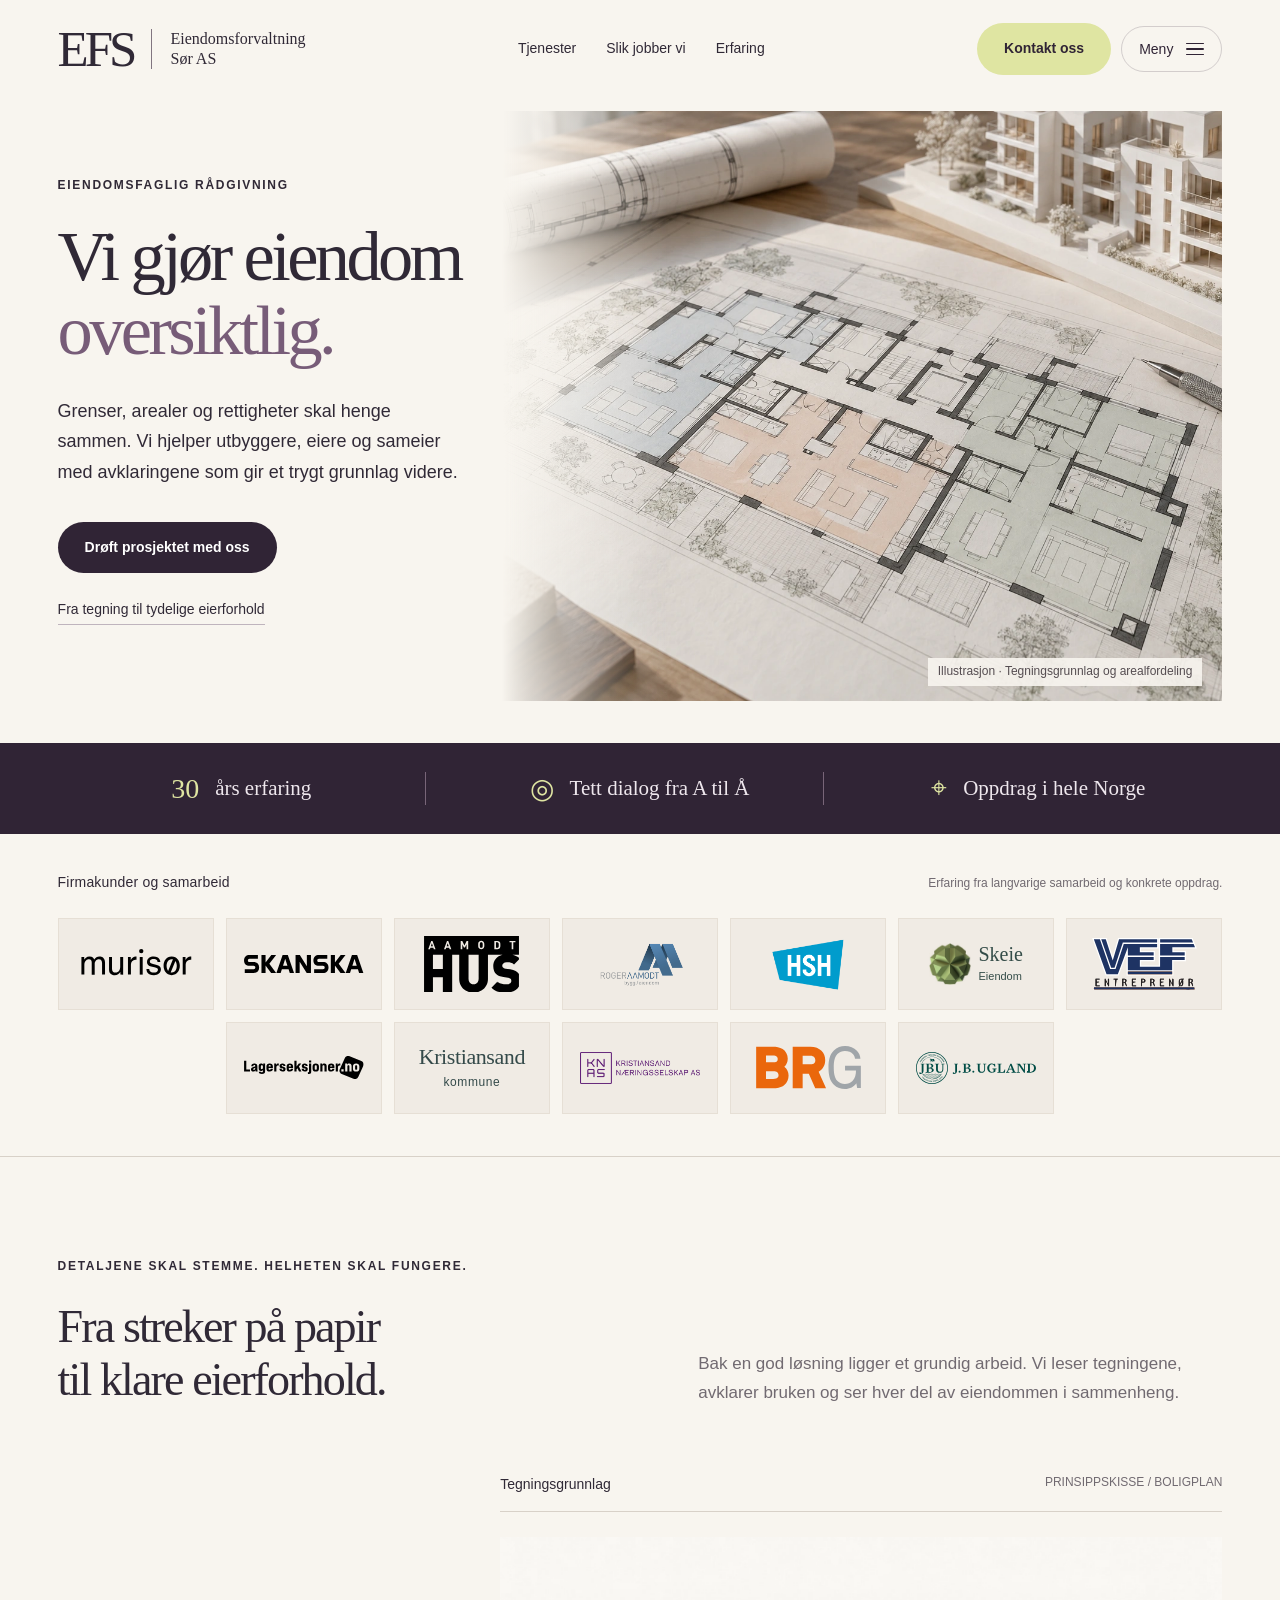
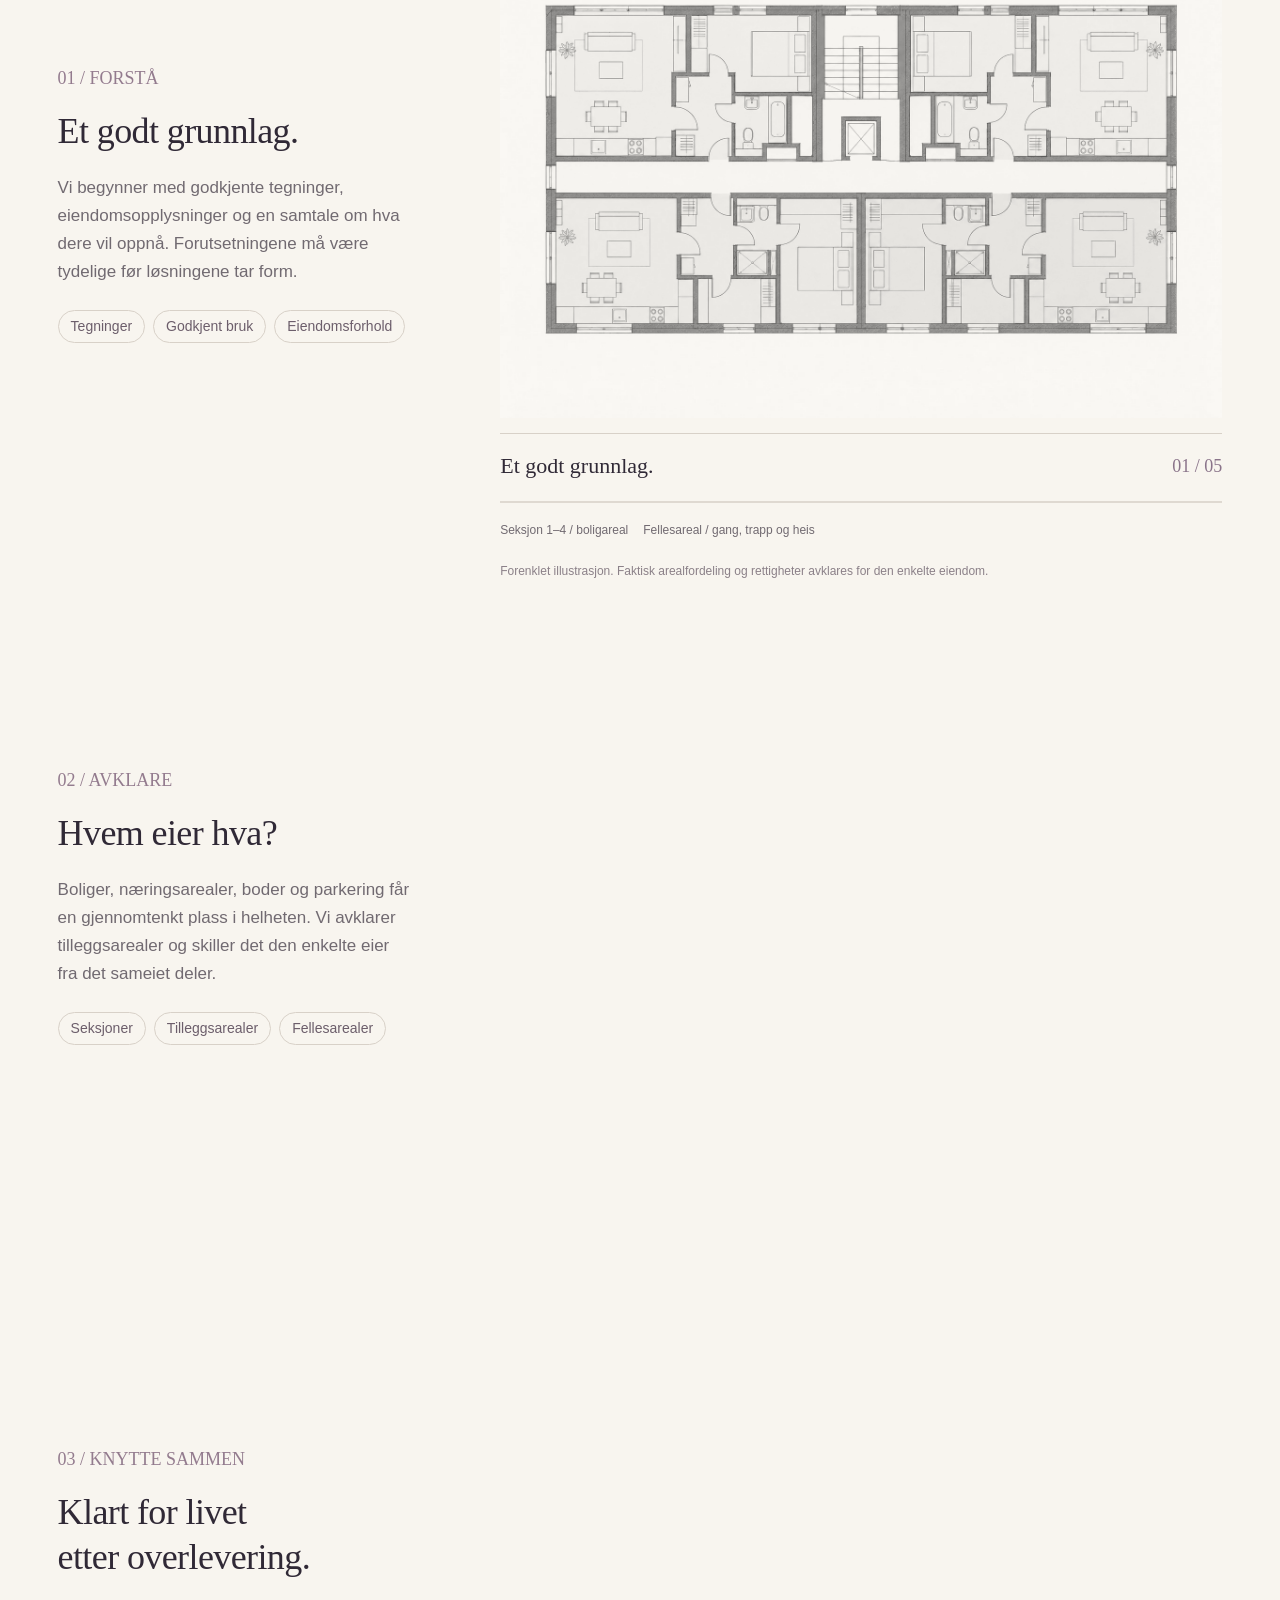
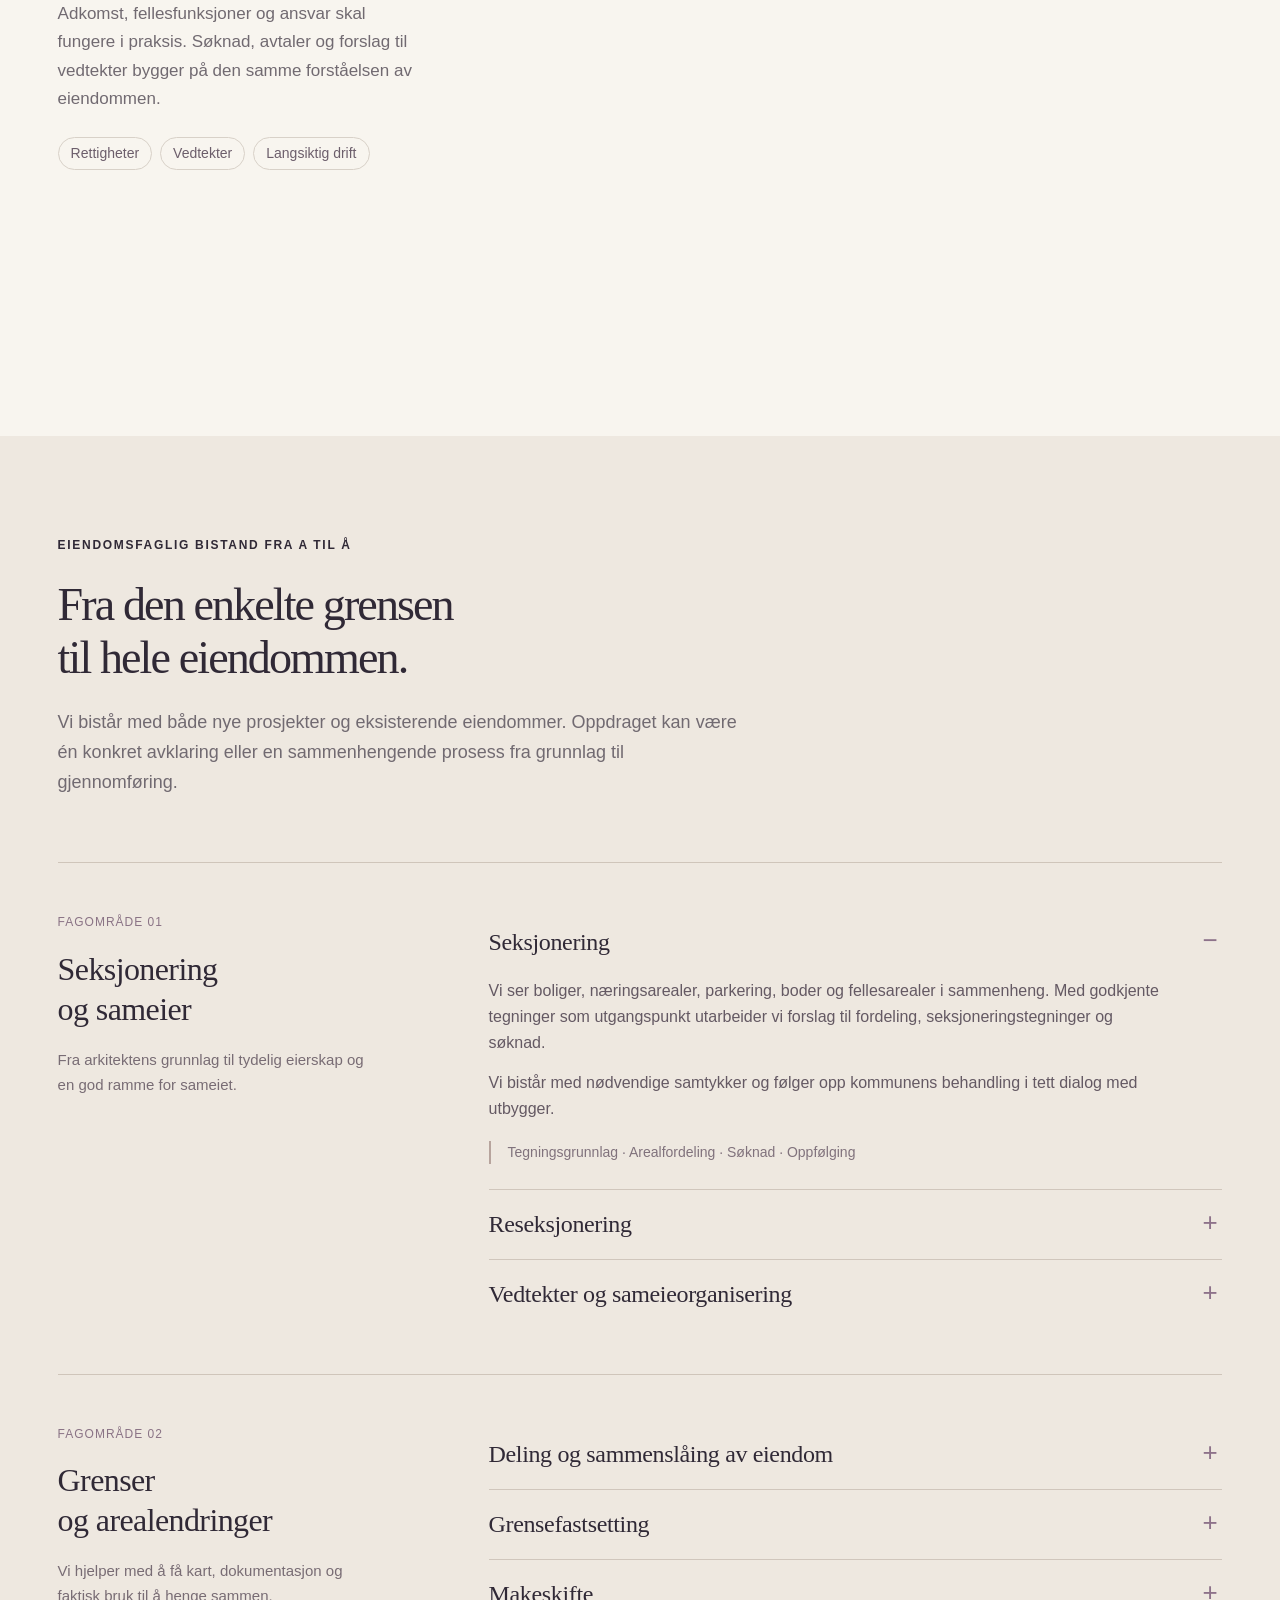
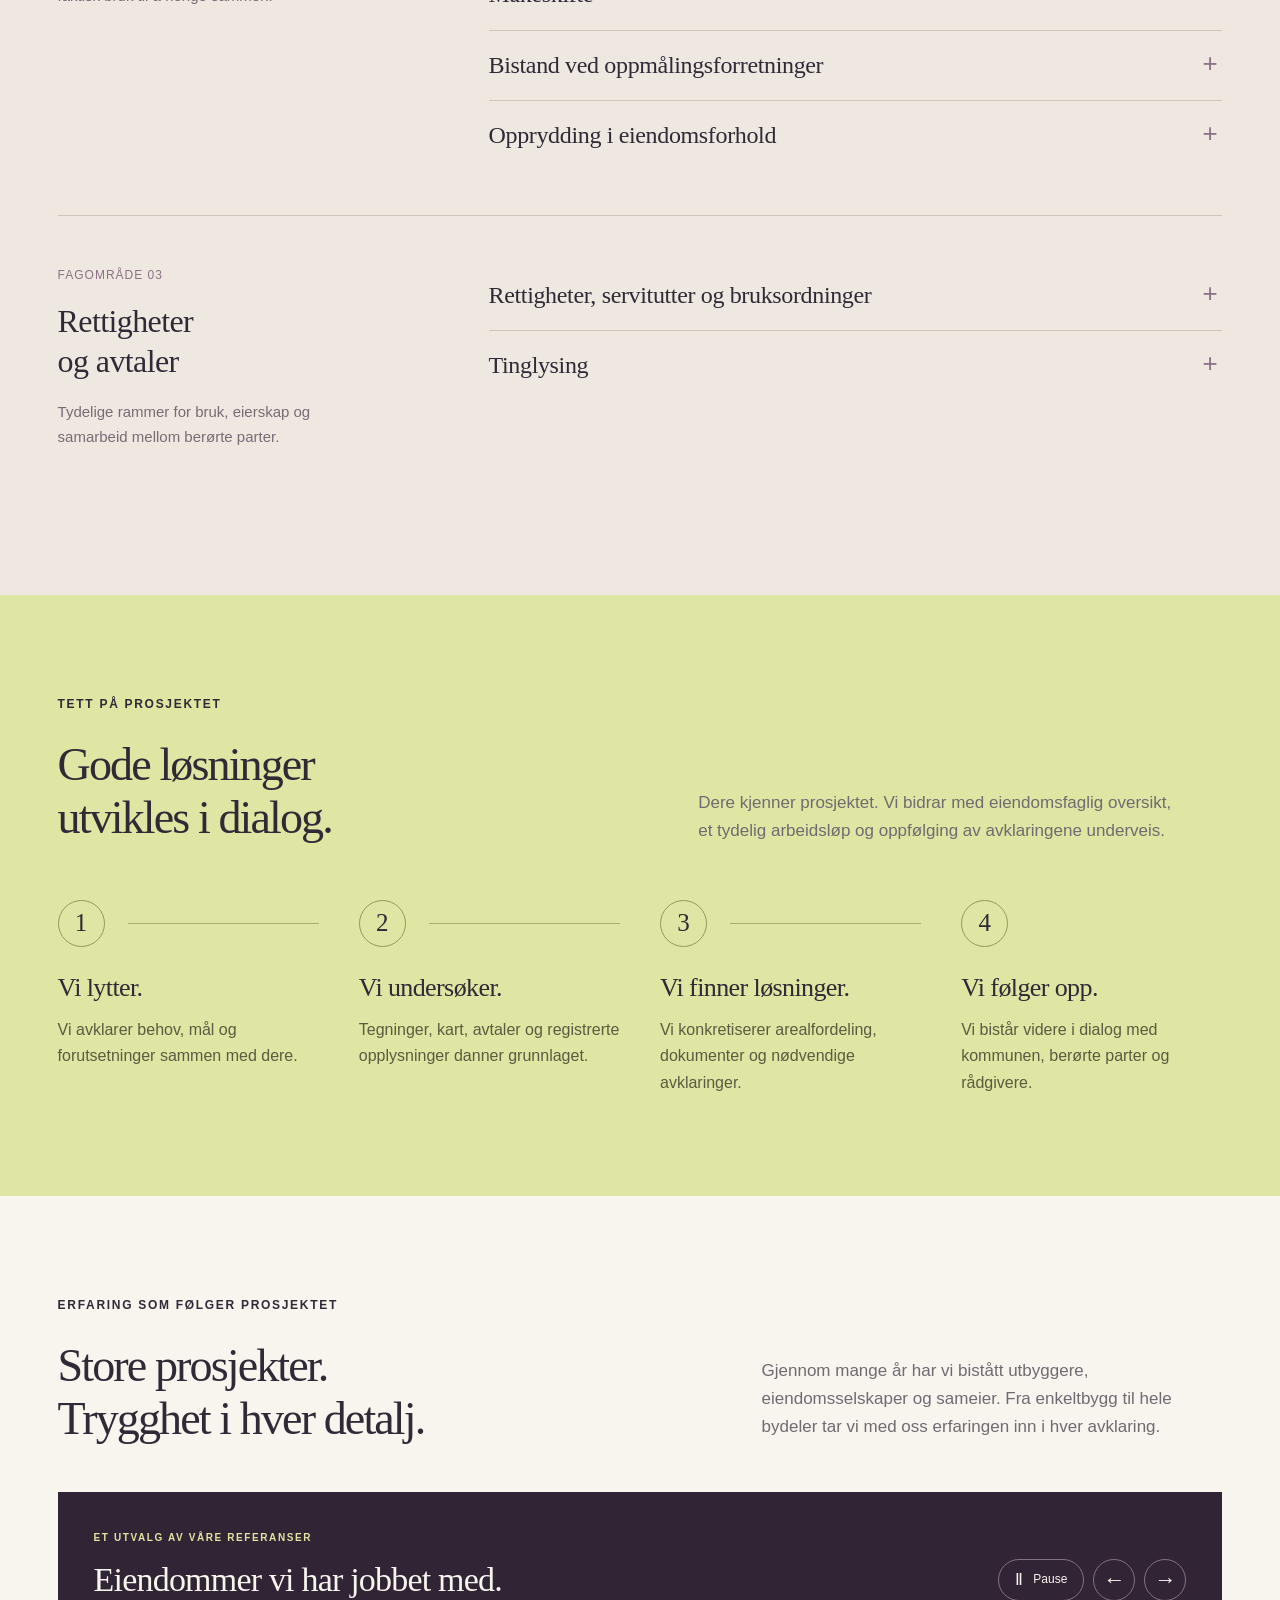
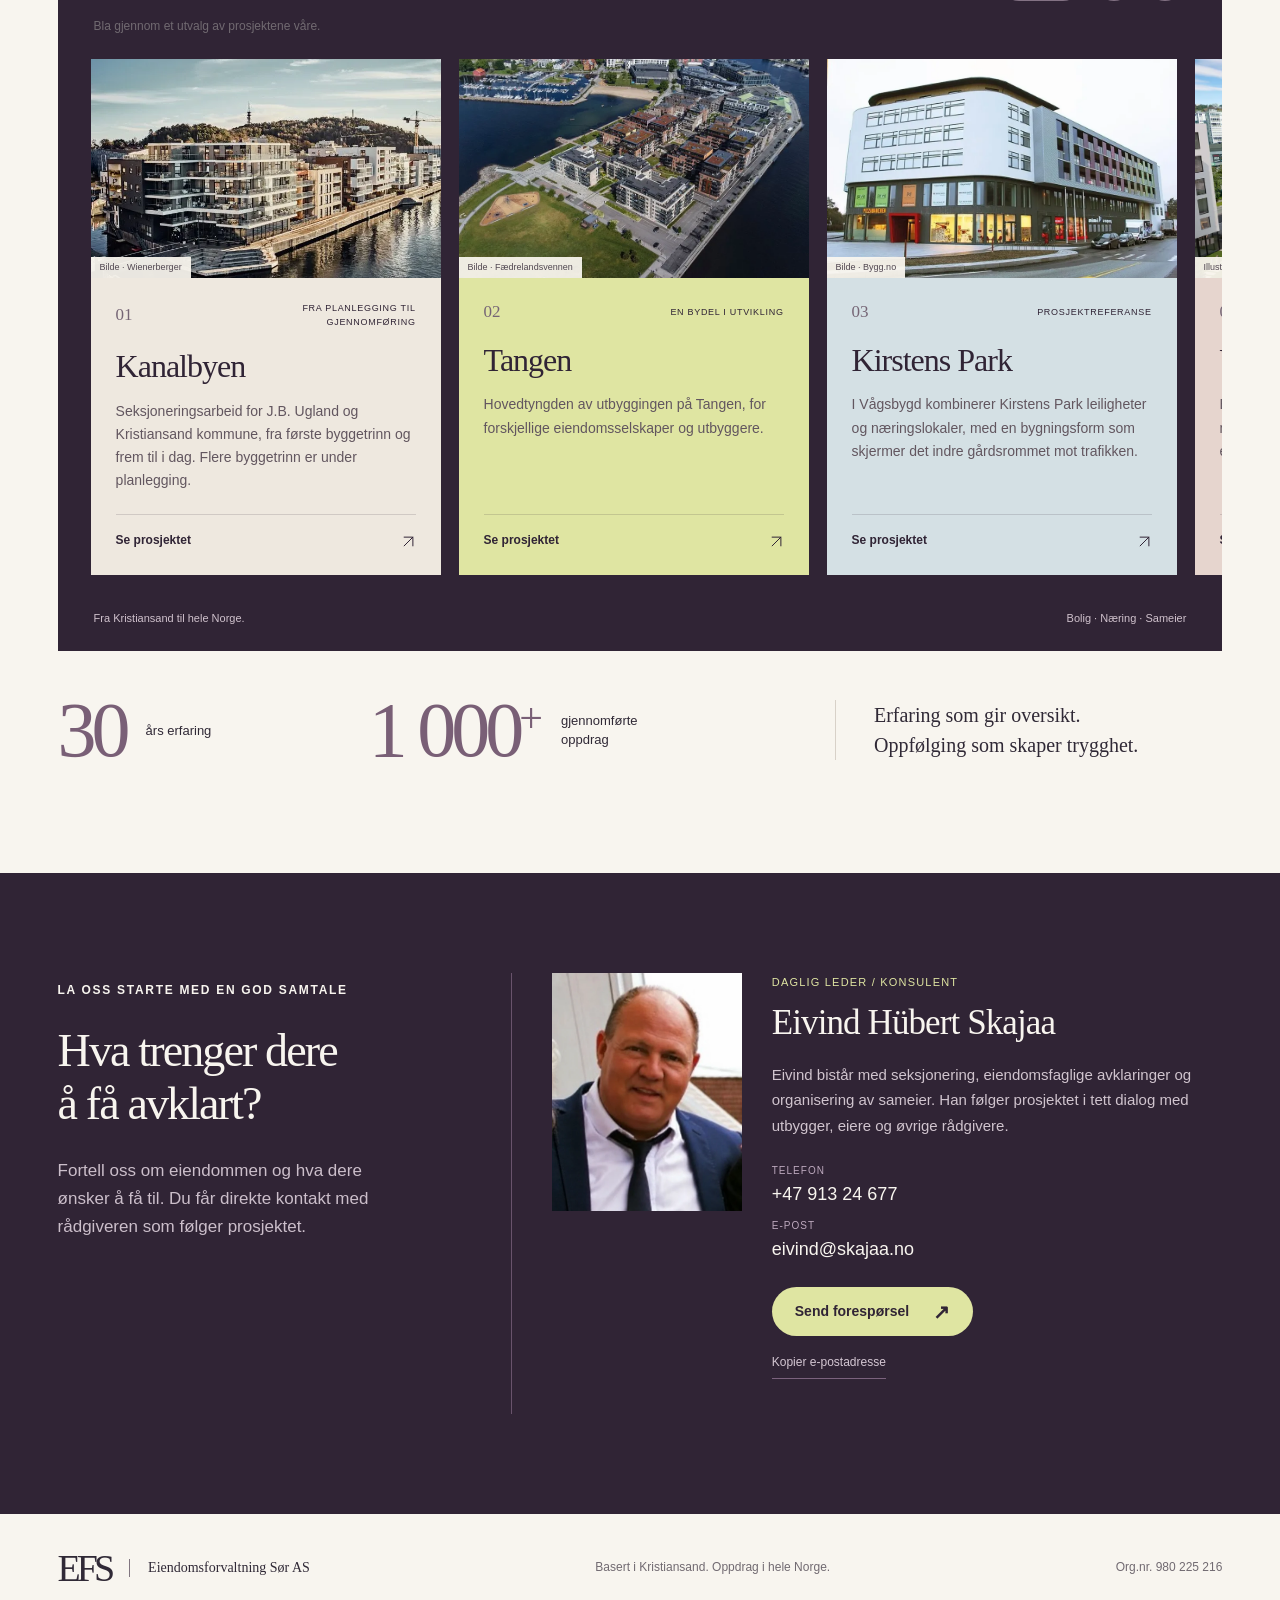
==== commit 1abc5fc3: "Gi Aamodt Hus og Skeie samme bakgrunn som øvrige logoer Bruk felles beige kortbakgrunn og hover-farg" ====
--- a/index.html
+++ b/index.html
@@ -1,4 +1,4 @@
-<!doctype html><html lang="nb"><head><meta charset="utf-8"><meta name="viewport" content="width=device-width,initial-scale=1"><meta name="description" content="Eiendomsforvaltning Sør AS. Rådgivning om seksjonering, grenser, rettigheter og sameier. 30 års erfaring og over 1 000 gjennomførte oppdrag. Basert i Kristiansand, med oppdrag i hele Norge."><meta name="theme-color" content="#302435"><title>EFS | Vi gjør eiendom oversiktlig</title><link rel="stylesheet" href="estate.css?v=20261002-kompaktmeny"><script src="estate.js?v=20261002-glassmeny" defer></script></head><body><a class="skip" href="#main">Hopp til innhold</a><header class="header wrap"><a class="brand" href="#top" aria-label="Eiendomsforvaltning Sør AS – hjem"><b>EFS</b><span>Eiendomsforvaltning<br>Sør AS</span></a><nav aria-label="Hovedmeny"><a href="#tjenester">Tjenester</a><a href="#arbeidsform">Slik jobber vi</a><a href="#erfaring">Erfaring</a></nav><div class="header-actions"><a href="#kontakt" class="button button-light">Kontakt oss</a><button class="menu-toggle" type="button" data-menu-open aria-controls="site-menu" aria-expanded="false">Meny <span class="menu-icon" aria-hidden="true"><i></i><i></i><i></i></span></button></div></header>
+<!doctype html><html lang="nb"><head><meta charset="utf-8"><meta name="viewport" content="width=device-width,initial-scale=1"><meta name="description" content="Eiendomsforvaltning Sør AS. Rådgivning om seksjonering, grenser, rettigheter og sameier. 30 års erfaring og over 1 000 gjennomførte oppdrag. Basert i Kristiansand, med oppdrag i hele Norge."><meta name="theme-color" content="#302435"><title>EFS | Vi gjør eiendom oversiktlig</title><link rel="stylesheet" href="estate.css?v=20261002-logobakgrunn"><script src="estate.js?v=20261002-glassmeny" defer></script></head><body><a class="skip" href="#main">Hopp til innhold</a><header class="header wrap"><a class="brand" href="#top" aria-label="Eiendomsforvaltning Sør AS – hjem"><b>EFS</b><span>Eiendomsforvaltning<br>Sør AS</span></a><nav aria-label="Hovedmeny"><a href="#tjenester">Tjenester</a><a href="#arbeidsform">Slik jobber vi</a><a href="#erfaring">Erfaring</a></nav><div class="header-actions"><a href="#kontakt" class="button button-light">Kontakt oss</a><button class="menu-toggle" type="button" data-menu-open aria-controls="site-menu" aria-expanded="false">Meny <span class="menu-icon" aria-hidden="true"><i></i><i></i><i></i></span></button></div></header>
 <div class="floating-header" hidden inert aria-hidden="true">
  <a class="floating-brand glass-surface" href="#top" aria-label="Eiendomsforvaltning Sør AS – til toppen">EFS</a>
  <div class="floating-actions glass-surface"><a class="floating-contact" href="#kontakt">Kontakt oss</a><button class="menu-toggle" type="button" data-menu-open aria-controls="site-menu" aria-expanded="false">Meny <span class="menu-icon" aria-hidden="true"><i></i><i></i><i></i></span></button></div>
@@ -8,19 +8,19 @@
   <div class="menu-panel-top"><a class="menu-brand" href="#top" aria-label="Eiendomsforvaltning Sør AS – til toppen">EFS<span>Eiendomsforvaltning<br>Sør AS</span></a><button class="menu-close" type="button" data-menu-close aria-label="Lukk meny" autofocus><svg viewBox="0 0 24 24" fill="none" aria-hidden="true"><path d="m6 6 12 12M18 6 6 18"/></svg></button></div>
   <h2 id="site-menu-title">Meny</h2>
   <nav class="menu-links" aria-label="Navigasjon på siden">
-   <a href="#tjenester"><span class="menu-number" aria-hidden="true">01</span><span>Tjenester</span><span class="menu-arrow" aria-hidden="true">↗</span></a>
-   <a href="#arbeidsform"><span class="menu-number" aria-hidden="true">02</span><span>Slik jobber vi</span><span class="menu-arrow" aria-hidden="true">↗</span></a>
-   <a href="#prosjekter"><span class="menu-number" aria-hidden="true">03</span><span>Prosjekter</span><span class="menu-arrow" aria-hidden="true">↗</span></a>
-   <a href="#samarbeid"><span class="menu-number" aria-hidden="true">04</span><span>Kunder og samarbeid</span><span class="menu-arrow" aria-hidden="true">↗</span></a>
-   <a href="#om-efs"><span class="menu-number" aria-hidden="true">05</span><span>Om EFS</span><span class="menu-arrow" aria-hidden="true">↗</span></a>
-   <a href="#kontakt"><span class="menu-number" aria-hidden="true">06</span><span>Kontakt</span><span class="menu-arrow" aria-hidden="true">↗</span></a>
+   <a href="#tjenester"><span class="menu-number" aria-hidden="true">01</span><span>Tjenester</span><span class="menu-symbol menu-symbol-plans" aria-hidden="true"><svg viewBox="0 0 32 32" fill="none" focusable="false" xmlns="http://www.w3.org/2000/svg"><path d="M11 4h17v20M7.5 7.5h17v20M4 11h17v18H4z"/><path d="M4 11h10v6h7"/><rect class="menu-symbol-accent" x="6.5" y="23" width="4" height="4"/></svg></span></a>
+   <a href="#arbeidsform"><span class="menu-number" aria-hidden="true">02</span><span>Slik jobber vi</span><span class="menu-symbol menu-symbol-process" aria-hidden="true"><svg viewBox="0 0 32 32" fill="none" focusable="false" xmlns="http://www.w3.org/2000/svg"><path d="M10 16h2M20 16h2"/><circle class="menu-symbol-accent" cx="6" cy="16" r="4"/><circle cx="6" cy="16" r="4"/><circle cx="16" cy="16" r="4"/><circle cx="26" cy="16" r="4"/></svg></span></a>
+   <a href="#prosjekter"><span class="menu-number" aria-hidden="true">03</span><span>Prosjekter</span><span class="menu-symbol menu-symbol-building" aria-hidden="true"><svg viewBox="0 0 32 32" fill="none" focusable="false" xmlns="http://www.w3.org/2000/svg"><path d="M7 29V3h18v26M4 29h24"/><path d="M11 7h3v3h-3zM19 7h3v3h-3zM11 13h3v3h-3zM19 13h3v3h-3zM11 19h3v3h-3zM19 19h3v3h-3z"/><path class="menu-symbol-accent" d="M14 24h5v5h-5z"/><path d="M14 29v-5h5v5"/></svg></span></a>
+   <a href="#samarbeid"><span class="menu-number" aria-hidden="true">04</span><span>Kunder og samarbeid</span><span class="menu-symbol menu-symbol-people" aria-hidden="true"><svg viewBox="0 0 32 32" fill="none" focusable="false" xmlns="http://www.w3.org/2000/svg"><path d="M7 8q9-9 18 0"/><circle class="menu-symbol-accent" cx="8" cy="15" r="3.2"/><circle cx="8" cy="15" r="3.2"/><circle cx="24" cy="15" r="3.2"/><path d="M3 27c0-5 2-7 5-7s5 2 5 7zM19 27c0-5 2-7 5-7s5 2 5 7z"/></svg></span></a>
+   <a href="#om-efs"><span class="menu-number" aria-hidden="true">05</span><span>Om EFS</span><span class="menu-symbol menu-symbol-info" aria-hidden="true"><svg viewBox="0 0 32 32" fill="none" focusable="false" xmlns="http://www.w3.org/2000/svg"><circle cx="16" cy="16" r="12"/><circle class="menu-symbol-accent" cx="16" cy="10" r="2.1"/><path d="M13.5 15h3v9M13 24h7"/></svg></span></a>
+   <a href="#kontakt"><span class="menu-number" aria-hidden="true">06</span><span>Kontakt</span><span class="menu-symbol menu-symbol-chat" aria-hidden="true"><svg viewBox="0 0 32 32" fill="none" focusable="false" xmlns="http://www.w3.org/2000/svg"><path d="M10 5h12a7 7 0 0 1 7 7v6a7 7 0 0 1-7 7H12l-6 4v-5a7 7 0 0 1-3-6v-6a7 7 0 0 1 7-7Z"/><circle class="menu-symbol-accent" cx="10" cy="15" r="1.6"/><circle class="menu-symbol-accent" cx="16" cy="15" r="1.6"/><circle class="menu-symbol-accent" cx="22" cy="15" r="1.6"/></svg></span></a>
   </nav>
  </div>
 </dialog>
 <main id="main"><section class="hero wrap" id="top"><div class="hero-copy"><p class="eyebrow">EIENDOMSFAGLIG RÅDGIVNING</p><h1>Vi gjør eiendom<br><em>oversiktlig.</em></h1><p>Grenser, arealer og rettigheter skal henge sammen. Vi hjelper utbyggere, eiere og sameier med avklaringene som gir et trygt grunnlag videre.</p><a class="button button-dark" href="#kontakt">Drøft prosjektet med oss</a><a class="hero-link" href="#fortellingen">Fra tegning til tydelige eierforhold</a></div><div class="hero-image"><figure><img src="assets/drawing-worktable.webp" width="1536" height="1024" alt="Arkitekttegninger med fargelagte arealer på et arbeidsbord, med bygningsmodell i bakgrunnen" fetchpriority="high"><figcaption>Illustrasjon · Tegningsgrunnlag og arealfordeling</figcaption></figure></div></section><div class="trust"><p><span>30</span>års erfaring</p><p><span>◎</span>Tett dialog fra A til Å</p><p><span>⌖</span>Oppdrag i hele Norge</p></div>
 <section class="logos" id="samarbeid" aria-labelledby="clients-heading"><div class="wrap"><div class="clients-heading"><h2 id="clients-heading">Firmakunder og samarbeid</h2><p>Erfaring fra langvarige samarbeid og konkrete oppdrag.</p></div><div class="client-grid"><a class="client-logo " href="https://murisor.no/" target="_blank" rel="noopener noreferrer" aria-label="Murisør – åpner i ny fane"><img src="assets/murisor-official.svg" alt="Murisør" loading="lazy" width="170" height="56"></a>
 <a class="client-logo " href="https://www.skanska.no/" target="_blank" rel="noopener noreferrer" aria-label="Skanska – åpner i ny fane"><img src="assets/skanska-official.svg" alt="Skanska" loading="lazy" width="170" height="56"></a>
-<a class="client-logo on-dark logo-compact" href="https://aamodthus.no/" target="_blank" rel="noopener noreferrer" aria-label="Aamodt Hus – åpner i ny fane"><img src="assets/aamodt-hus-official.svg" alt="Aamodt Hus" loading="lazy" width="170" height="56"></a>
+<a class="client-logo logo-aamodt logo-compact" href="https://aamodthus.no/" target="_blank" rel="noopener noreferrer" aria-label="Aamodt Hus – åpner i ny fane"><img src="assets/aamodt-hus-official.svg" alt="Aamodt Hus" loading="lazy" width="170" height="56"></a>
 <a class="client-logo logo-compact" href="https://www.rogeraamodt.no/" target="_blank" rel="noopener noreferrer" aria-label="Roger Aamodt – åpner i ny fane"><img src="assets/roger-aamodt-official.png" alt="Roger Aamodt" loading="lazy" width="170" height="56"></a>
 <a class="client-logo logo-compact" href="https://www.hsh-as.no/" target="_blank" rel="noopener noreferrer" aria-label="HSH Entreprenør – åpner i ny fane"><img src="assets/hsh-official.png" alt="HSH Entreprenør" loading="lazy" width="170" height="56"></a>
 <a class="client-logo logo-skeie" href="https://www.skeiegruppen.no/eiendom" target="_blank" rel="noopener noreferrer" aria-label="Skeie Eiendom – åpner i ny fane"><img src="assets/skeie-eiendom-symbol-official.jpg" alt="Skeie Eiendom" loading="lazy" width="170" height="56"><span>Skeie<small>Eiendom</small></span></a>
--- a/estate.css
+++ b/estate.css
@@ -3,8 +3,8 @@
 .drawing-counter{white-space:nowrap;flex-shrink:0}.drawing-caption p{flex:1}
 
 /* Firmakunder og prosjektreferanser */
-.client-logo.logo-skeie{gap:7px;background:#fff}.client-logo.logo-skeie img{width:42px;height:42px;object-fit:contain}.client-logo.logo-skeie>span{font:20px/1 Georgia,serif;color:#344c48}.client-logo.logo-skeie small{display:block;font:11px/1.5 Arial,sans-serif;margin-top:4px}.client-logo.logo-skeie:hover{background:#fff}
-.logos{padding:38px 0 42px}.clients-heading{display:flex;align-items:baseline;justify-content:space-between;gap:25px;margin-bottom:24px}.clients-heading h2{font:14px/1.5 Arial,sans-serif;letter-spacing:.2px}.clients-heading p{font-size:12px;color:var(--muted)}.client-grid{display:flex;flex-wrap:wrap;justify-content:center;gap:12px}.client-logo{flex:0 1 calc((100% - 72px)/7);min-width:130px;height:92px;display:flex;justify-content:center;align-items:center;padding:20px 17px;background:#f0ebe4;border:1px solid #e6dfd5;transition:border-color .2s,background .2s}.client-logo:hover{border-color:#9b859b;background:#eee7df}.client-logo img{max-height:50px;width:100%;object-fit:contain}.client-logo.on-dark{background:#302435}.client-logo.on-dark:hover{background:#46364b}.client-logo.logo-compact img{max-width:105px;max-height:57px}.client-logo.logo-wordmark{font:22px/1.12 Georgia,serif;letter-spacing:-.4px;text-align:center;color:#344a4a}.client-logo.logo-wordmark small{display:block;font:12px/1.4 Arial,sans-serif;letter-spacing:.6px;margin-top:4px}.clients-note{font-size:11px;color:var(--muted);margin-top:18px;text-align:right}
+.client-logo.logo-skeie{gap:7px}.client-logo.logo-skeie img{width:42px;height:42px;object-fit:contain;mix-blend-mode:multiply}.client-logo.logo-skeie>span{font:20px/1 Georgia,serif;color:#344c48}.client-logo.logo-skeie small{display:block;font:11px/1.5 Arial,sans-serif;margin-top:4px}
+.logos{padding:38px 0 42px}.clients-heading{display:flex;align-items:baseline;justify-content:space-between;gap:25px;margin-bottom:24px}.clients-heading h2{font:14px/1.5 Arial,sans-serif;letter-spacing:.2px}.clients-heading p{font-size:12px;color:var(--muted)}.client-grid{display:flex;flex-wrap:wrap;justify-content:center;gap:12px}.client-logo{flex:0 1 calc((100% - 72px)/7);min-width:130px;height:92px;display:flex;justify-content:center;align-items:center;padding:20px 17px;background:#f0ebe4;border:1px solid #e6dfd5;transition:border-color .2s,background .2s}.client-logo:hover{border-color:#9b859b;background:#eee7df}.client-logo img{max-height:50px;width:100%;object-fit:contain}.client-logo.logo-aamodt img{filter:invert(1);mix-blend-mode:multiply}.client-logo.logo-compact img{max-width:105px;max-height:57px}.client-logo.logo-wordmark{font:22px/1.12 Georgia,serif;letter-spacing:-.4px;text-align:center;color:#344a4a}.client-logo.logo-wordmark small{display:block;font:12px/1.4 Arial,sans-serif;letter-spacing:.6px;margin-top:4px}.clients-note{font-size:11px;color:var(--muted);margin-top:18px;text-align:right}
 .experience{display:block}.experience-heading{display:grid;grid-template-columns:1.3fr 1fr;align-items:end;gap:9%;margin-bottom:46px}.experience-heading h2{margin-bottom:0}.experience-heading>p{font-size:17px;padding-bottom:5px}.project-showcase{background:var(--plum);color:var(--paper);padding:38px 0 24px;overflow:hidden}.project-showcase-heading{padding:0 36px;display:flex;justify-content:space-between;align-items:end;gap:28px}.project-showcase .eyebrow{color:var(--lime);font-size:10px;letter-spacing:1.6px;margin-bottom:12px}.project-showcase h3{font-size:34px;letter-spacing:-.8px}.project-controls{display:flex;align-items:center;gap:9px;flex-shrink:0}.project-controls[hidden]{display:none}.project-controls button{background:transparent;color:var(--paper);border:1px solid #837284;border-radius:50%;height:42px;min-width:42px;cursor:pointer;font-size:22px;display:inline-flex;align-items:center;justify-content:center;transition:background .2s}.project-controls button:hover{background:#554158}.project-controls .project-pause{border-radius:24px;padding:0 16px;gap:10px;font-size:12px}.project-pause>span:first-child{font-size:16px}.project-pause:disabled{cursor:default;opacity:.65}.experience .project-instruction{color:#d0c2cd;font-size:12px;padding:0 36px;margin-top:16px;max-width:none}.project-viewport{overflow-x:auto;overflow-y:hidden;margin-top:22px;scrollbar-width:thin;scrollbar-color:#9a859b #433148;scroll-padding-inline:36px;overscroll-behavior-x:contain;outline-offset:-3px;padding:0 0 16px}.project-viewport:focus-visible{outline:2px solid var(--lime)}.project-track{display:flex;width:max-content;gap:18px;padding:0 36px}.project-set{list-style:none;display:flex;gap:18px;margin:0;padding:0;flex-shrink:0}.project-card{width:285px;min-height:284px;padding:26px;position:relative;overflow:hidden;background:#eee8df;color:var(--plum);display:flex;flex-direction:column;flex-shrink:0}.project-card:nth-child(4n+2){background:#dfe5a2}.project-card:nth-child(4n+3){background:#d4e0e4}.project-card:nth-child(4n+4){background:#e6d5ce}.project-card-featured{width:380px}.project-card-top{display:flex;align-items:start;justify-content:space-between;gap:20px;font-size:9px;letter-spacing:.7px;text-transform:uppercase;position:relative;z-index:1}.project-card-top>span:first-child{font:17px Georgia;color:#756575;letter-spacing:0}.project-card-top>span:last-child{text-align:right;max-width:190px}.project-card h4{font:36px/1.08 Georgia,serif;letter-spacing:-1px;margin:46px 0 20px;max-width:290px;position:relative;z-index:1}.experience .project-card p{font-size:14px;line-height:1.6;color:#62565f;position:relative;z-index:1;margin:0 0 28px;max-width:none}.project-card:before{content:"";position:absolute;width:160px;height:180px;right:-30px;bottom:-66px;border:1px solid #30243514;transform:rotate(-25deg);background:repeating-linear-gradient(0deg,transparent 0 42px,#3024350c 42px 43px),repeating-linear-gradient(90deg,transparent 0 52px,#3024350c 52px 53px);pointer-events:none}.project-card-mark{position:absolute;bottom:18px;right:24px;font-size:21px;color:#837182}.project-showcase-footer{padding:18px 36px 0;display:flex;justify-content:space-between;gap:20px;color:#d0c2cd;font-size:11px}.experience-facts{display:grid;grid-template-columns:.7fr 1.1fr 1fr;align-items:center;gap:40px;padding:36px 0 0}.experience-fact{display:flex;align-items:center;gap:20px}.experience-fact strong{font:78px/1.1 Georgia,serif;letter-spacing:-5px;color:#795f76;white-space:nowrap}.experience-fact strong>span{font-size:42px;vertical-align:top;line-height:1.5;letter-spacing:-2px}.experience-fact>span{font-size:13px;line-height:1.5;max-width:120px}.experience .experience-facts>p{font:20px/1.5 Georgia,serif;border-left:1px solid var(--line);padding-left:38px;max-width:none;color:var(--ink)}
 @media(max-width:1100px){.client-logo{flex-basis:calc((100% - 48px)/5)}.experience-facts{grid-template-columns:.7fr 1fr;gap:25px}.experience .experience-facts>p{grid-column:1/-1;border-left:0;padding:20px 0 0;border-top:1px solid var(--line)}.experience .experience-facts>p br{display:none}.project-showcase-heading{align-items:start}.project-showcase h3{font-size:30px}.project-controls{gap:6px}.project-showcase-heading,.project-track{padding-left:26px;padding-right:26px}.experience .project-instruction,.project-showcase-footer{padding-left:26px;padding-right:26px}}
 @media(max-width:760px){.clients-heading{display:block;text-align:center;margin-bottom:20px}.clients-heading p{margin-top:8px}.client-grid{gap:8px}.client-logo{min-width:0;flex-basis:calc((100% - 16px)/3);height:77px;padding:17px 12px}.client-logo img{max-height:40px}.client-logo.logo-wordmark{font-size:17px}.client-logo.logo-wordmark small{font-size:10px;letter-spacing:0}.clients-note{text-align:center;font-size:10px}.experience-heading{grid-template-columns:1fr;gap:22px;margin-bottom:30px}.experience-heading>p{font-size:16px}.project-showcase{margin:0 -6.82%;padding:28px 0 22px}.project-showcase-heading{display:block;padding:0 6%}.project-showcase h3{font-size:30px;max-width:320px}.project-controls{margin-top:22px}.project-controls button{height:44px;min-width:44px}.experience .project-instruction{padding:0 6%;margin-top:15px}.project-viewport{margin-top:20px;scroll-padding-inline:24px}.project-track{padding:0 24px;gap:14px}.project-set{gap:14px}.project-card,.project-card-featured{width:min(310px,80vw);min-height:315px;padding:24px}.project-card h4{font-size:34px;margin-top:43px}.project-card-top>span:last-child{max-width:170px}.project-showcase-footer{padding:18px 6% 0;font-size:10px;gap:15px}.experience-facts{padding-top:30px;gap:20px;grid-template-columns:1fr 1.25fr}.experience-fact{display:block}.experience-fact strong{display:block;font-size:65px;letter-spacing:-4px}.experience-fact strong>span{font-size:32px;line-height:1.65}.experience-fact>span{display:block;margin-top:7px;max-width:none;font-size:12px}.experience .experience-facts>p{font-size:19px;padding-top:24px}}
@@ -83,11 +83,17 @@
 .menu-close svg{width:18px;height:18px;stroke:currentColor;stroke-width:1.4}
 #site-menu-title{position:absolute;width:1px;height:1px;padding:0;margin:-1px;overflow:hidden;clip-path:inset(50%);white-space:nowrap}
 .menu-links{display:flex;flex-direction:column;margin:0;border-top:1px solid var(--line)}
-.menu-links a{display:flex;align-items:center;gap:12px;min-height:44px;padding:9px 0;border-bottom:1px solid var(--line);color:var(--plum);font:19px/1.3 Georgia,serif;transition:color .2s,background .2s}
+.menu-links a{display:flex;align-items:center;gap:12px;min-height:44px;padding:5px 0;border-bottom:1px solid var(--line);color:var(--plum);font:19px/1.3 Georgia,serif;transition:color .2s,background .2s}
 .menu-links a:hover{background:#e8e5d850}
 .menu-number{font:9px/1 Arial,sans-serif;color:var(--muted);letter-spacing:.5px}
-.menu-arrow{margin-left:auto;padding-left:4px;font:17px/1 Arial,sans-serif;transition:transform .2s}
-.menu-links a:hover .menu-arrow{transform:translate(2px,-2px)}
+.menu-symbol{display:flex;align-items:center;justify-content:center;flex:0 0 32px;width:32px;height:32px;margin-left:auto;border-radius:8px;color:var(--plum);--symbol-accent:#989f4e;background:#e9ecd8}
+.menu-symbol svg{width:26px;height:26px;stroke:currentColor;stroke-width:1.5;stroke-linecap:round;stroke-linejoin:round}
+.menu-symbol .menu-symbol-accent{fill:var(--symbol-accent);stroke:none}
+.menu-symbol-process{background:#f0e9d9}
+.menu-symbol-building{background:#eae0ed;--symbol-accent:#9c74a3}
+.menu-symbol-people{background:#e2e7d2}
+.menu-symbol-info{background:#eddce3;--symbol-accent:#b16389}
+.menu-symbol-chat{background:#edf0d0}
 .menu-links a:focus-visible{outline-offset:4px;border-radius:3px}
 @keyframes menu-enter{from{opacity:0;transform:translateX(18px)}to{opacity:1;transform:translateX(0)}}
 @media(max-width:1100px){.header{gap:18px}.header nav{gap:18px}.header-actions{gap:8px}.has-floating-nav .drawing-stage{top:90px}}
@@ -97,4 +103,4 @@
 @media(max-width:360px){.floating-contact{padding-inline:13px;font-size:13px}.floating-actions .menu-toggle{padding-inline:11px;font-size:13px;gap:9px}.floating-brand{min-width:68px;font-size:30px}.menu-links a{font-size:17px;gap:8px}.menu-panel{padding-inline:16px}.menu-brand{font-size:26px;gap:8px}.menu-brand span{padding-left:8px;font-size:9px}.header-actions .button{padding-inline:13px}.header-actions .menu-toggle{padding-inline:10px}}
 
 @media(max-width:760px) and (max-height:560px){.has-floating-nav .drawing-stage{position:relative;top:auto}}
-@media(prefers-reduced-motion:reduce){.floating-header,.menu-icon i,.menu-arrow{transition:none}#site-menu[open]{animation:none}.has-floating-nav .drawing-stage{position:relative;top:auto}}
+@media(prefers-reduced-motion:reduce){.floating-header,.menu-icon i{transition:none}#site-menu[open]{animation:none}.has-floating-nav .drawing-stage{position:relative;top:auto}}
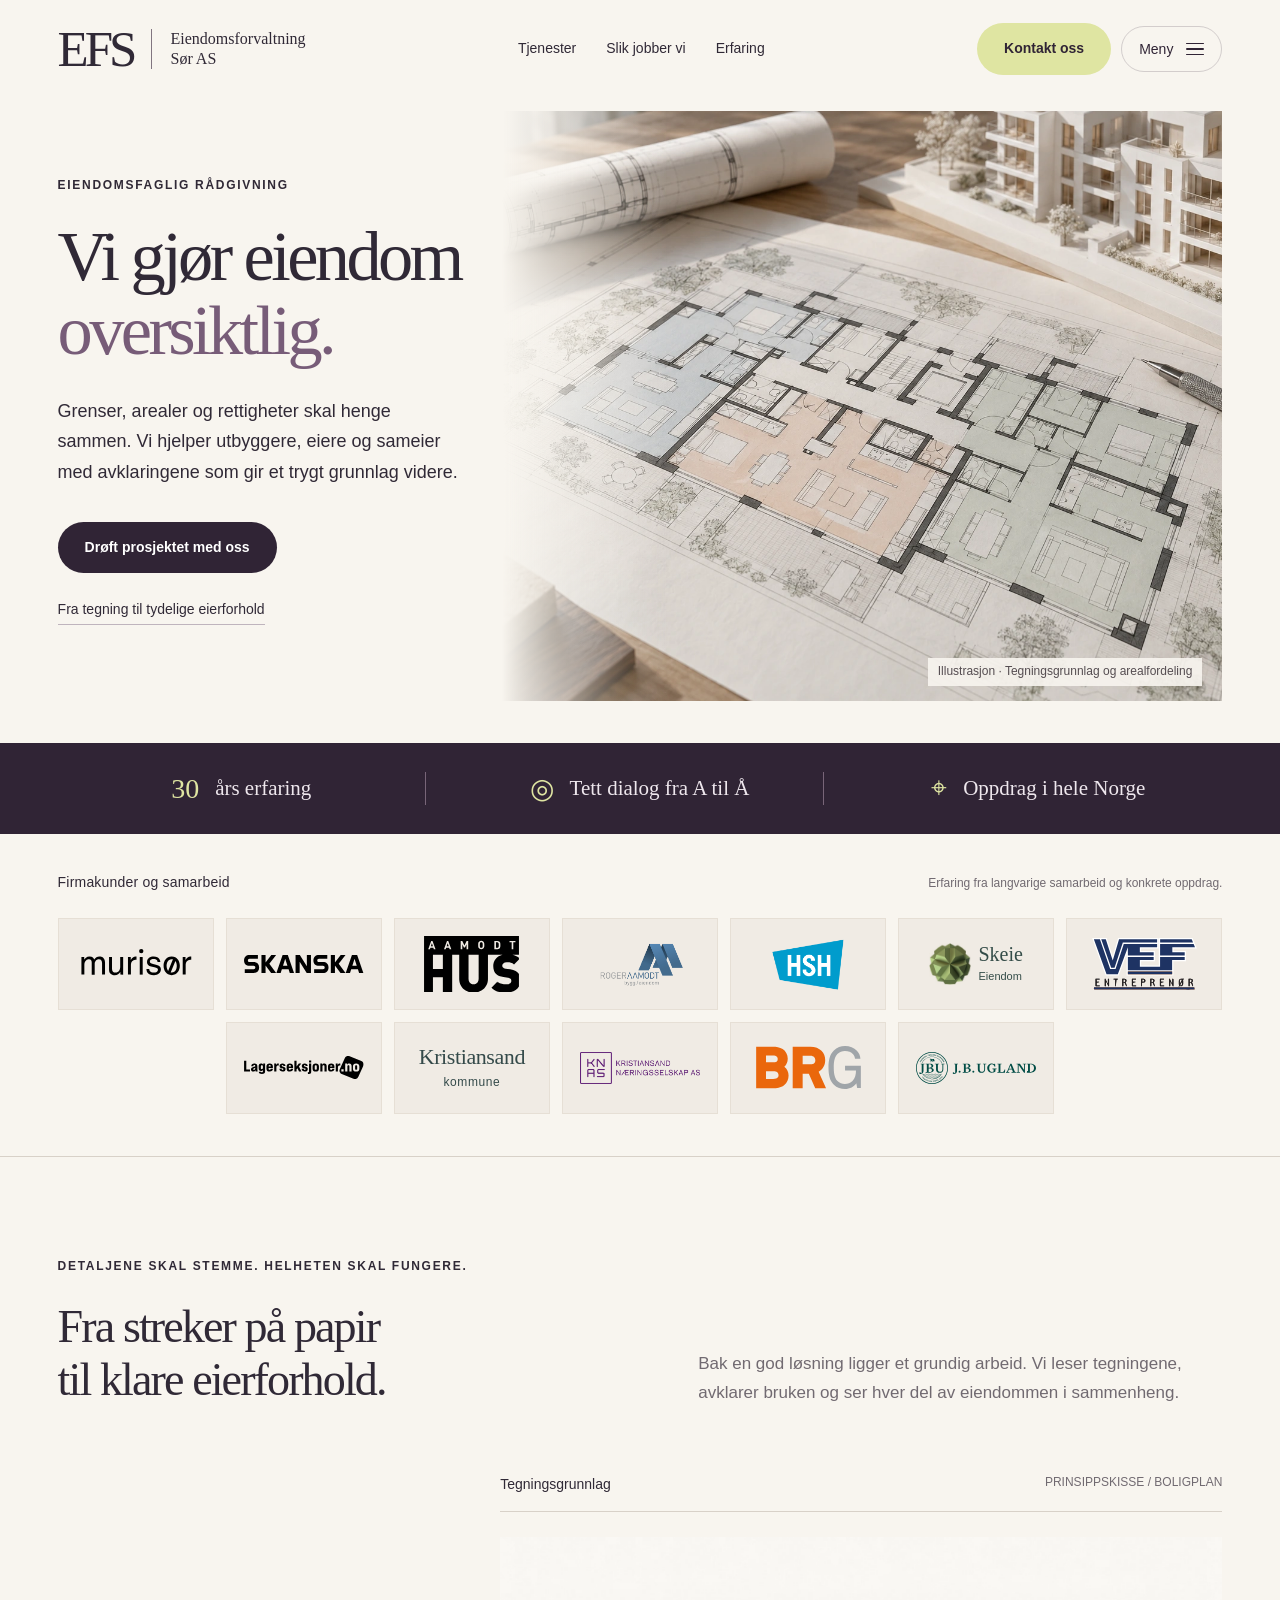
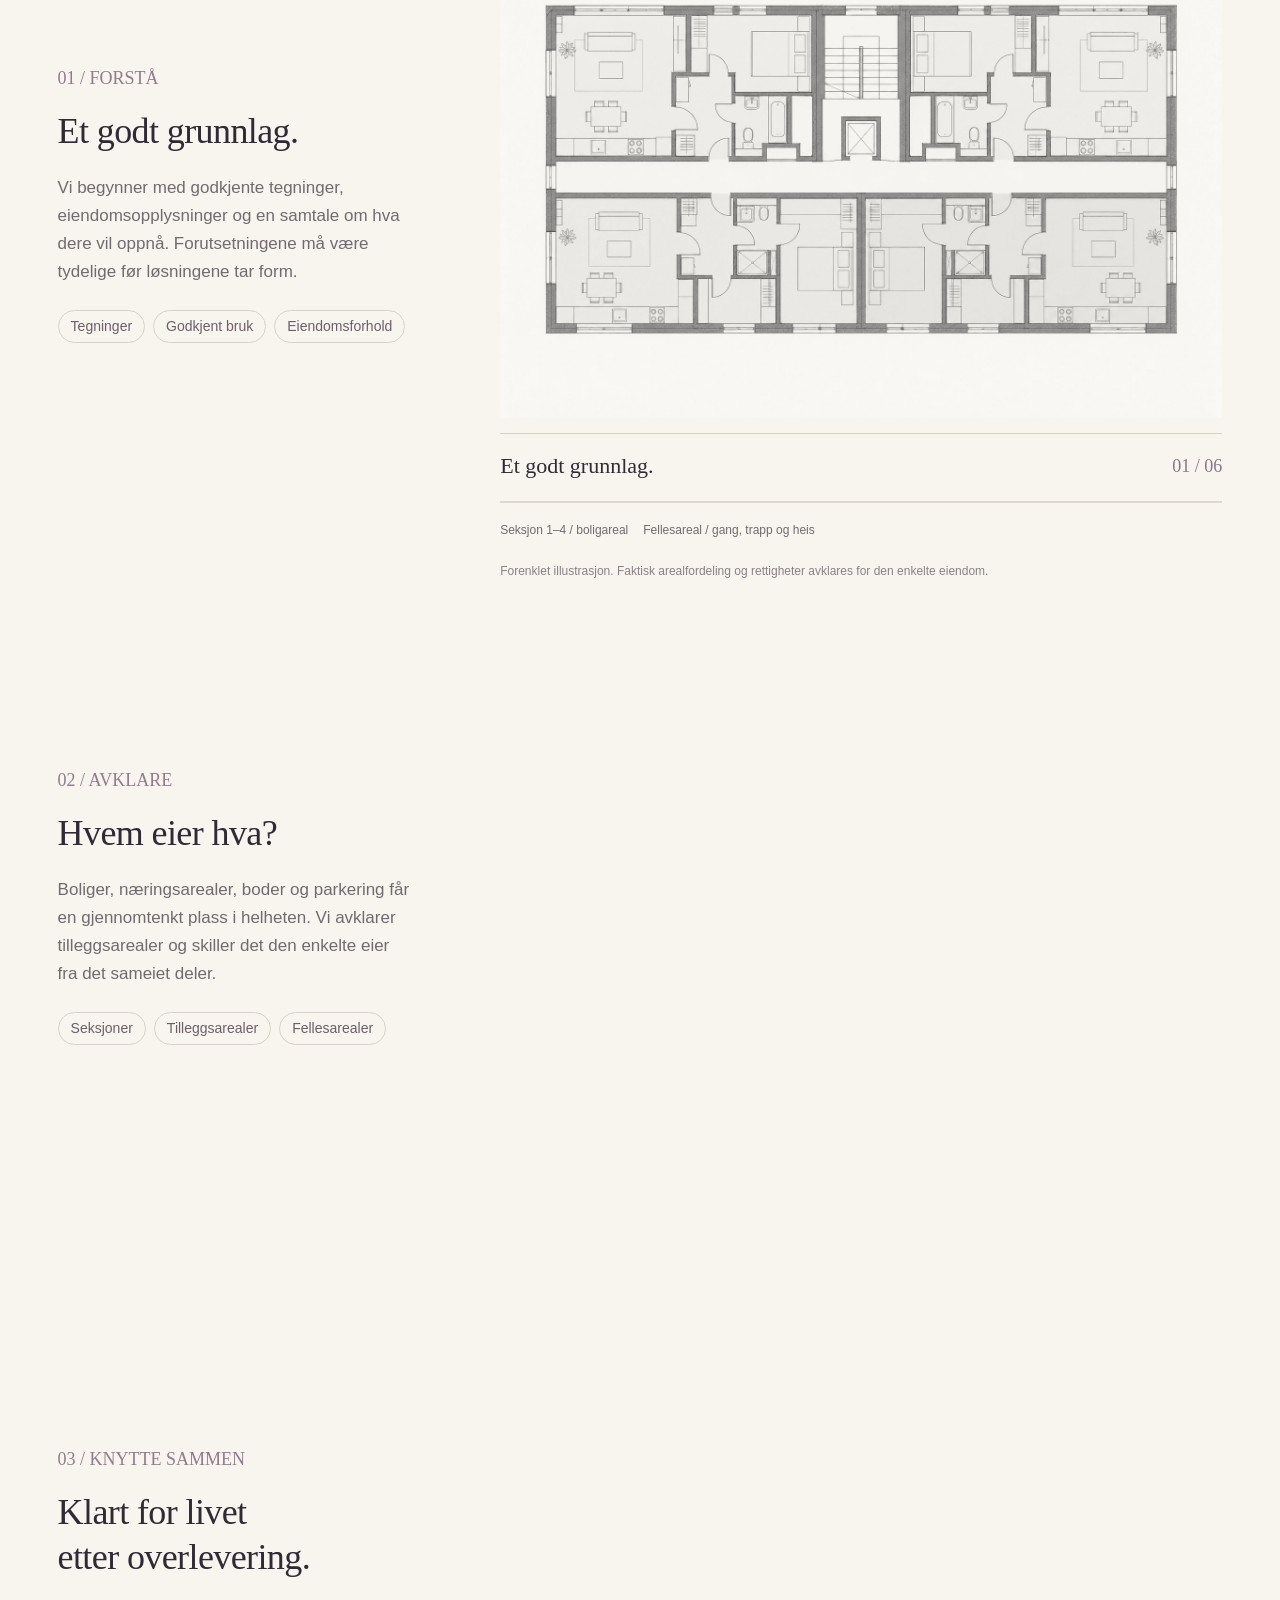
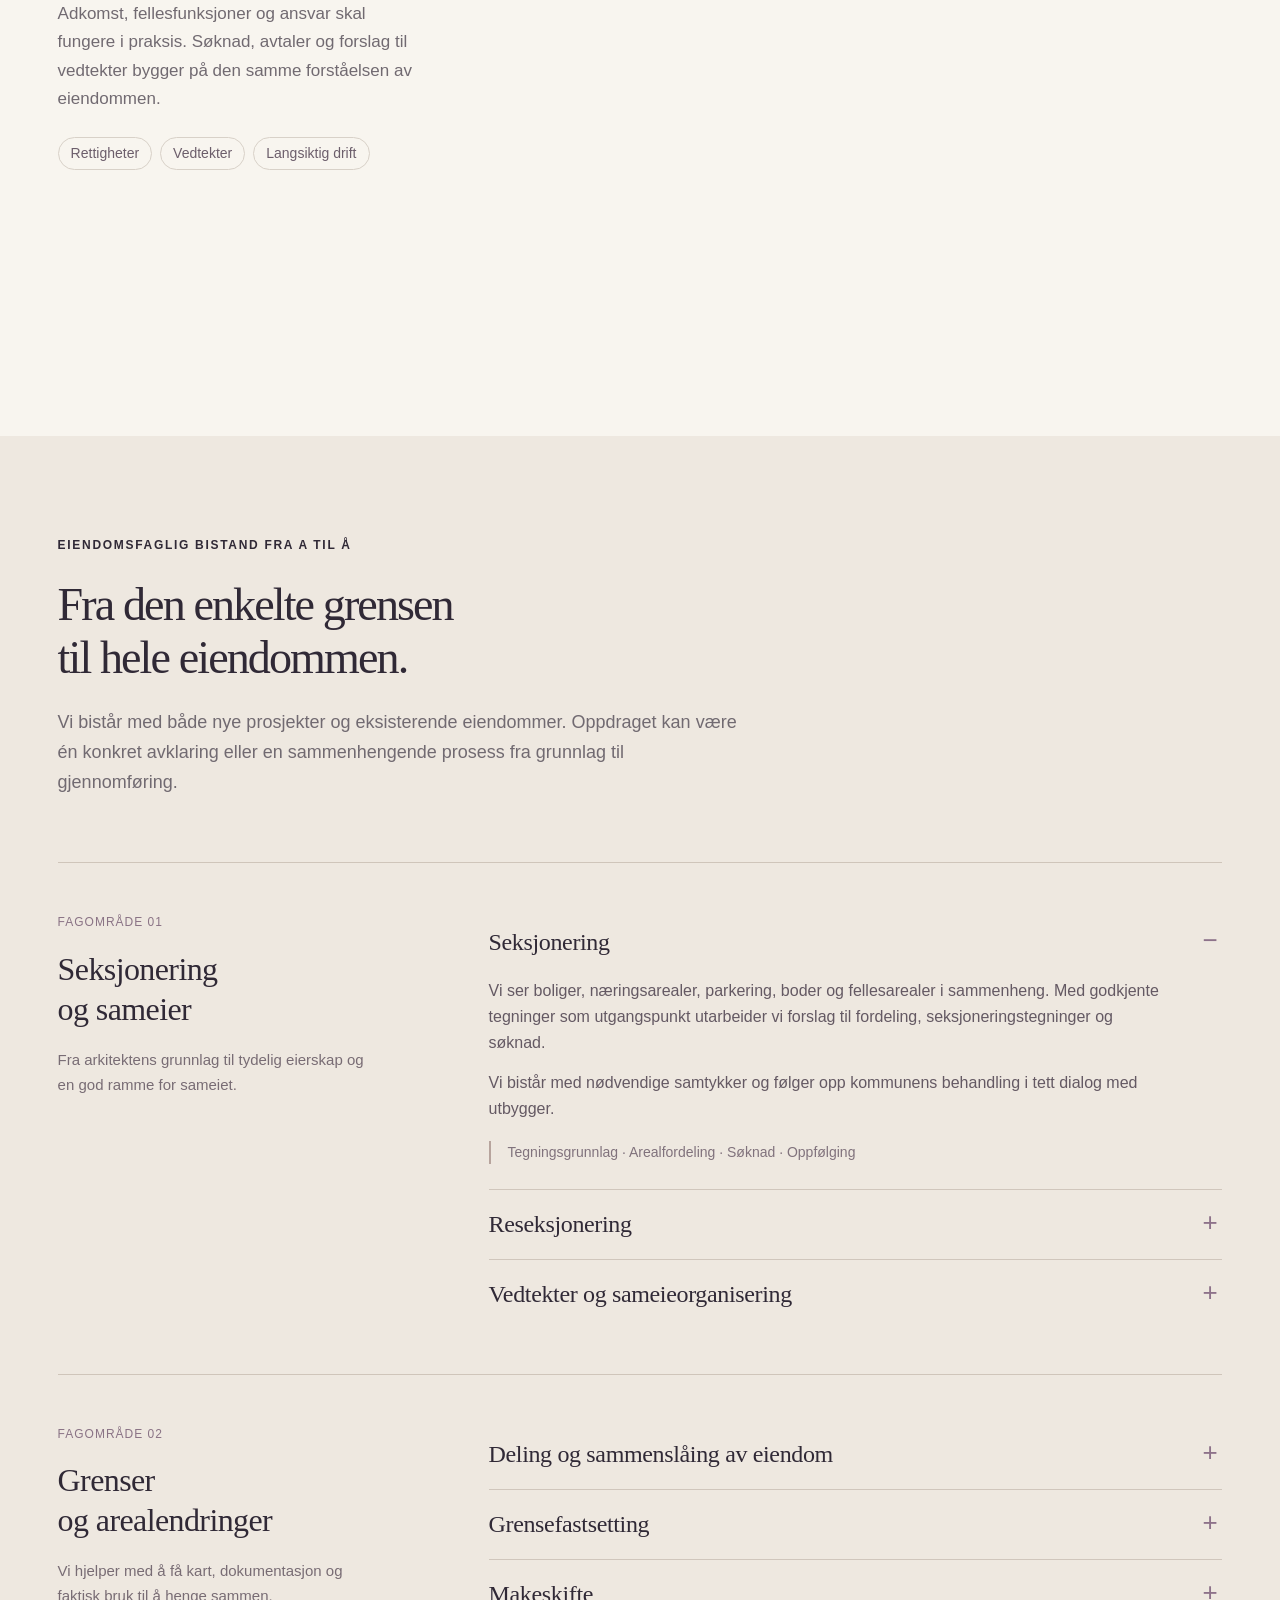
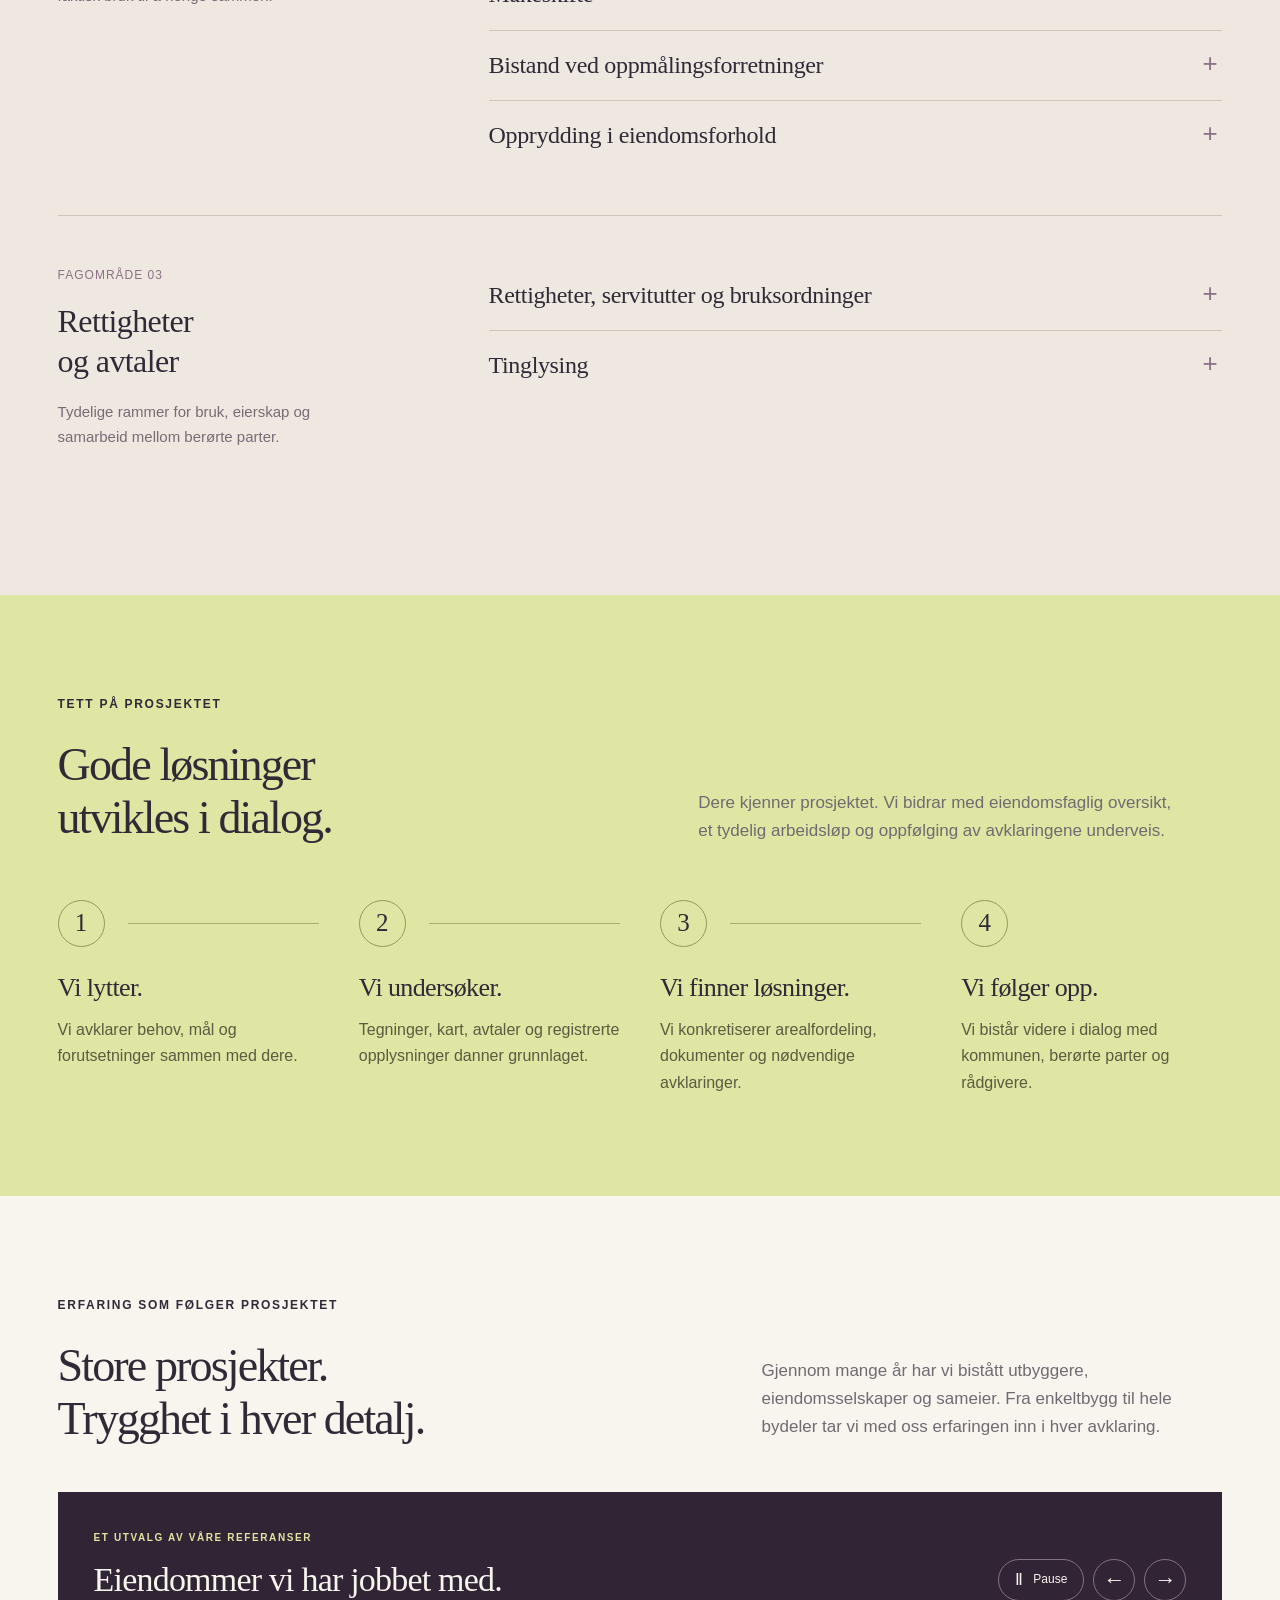
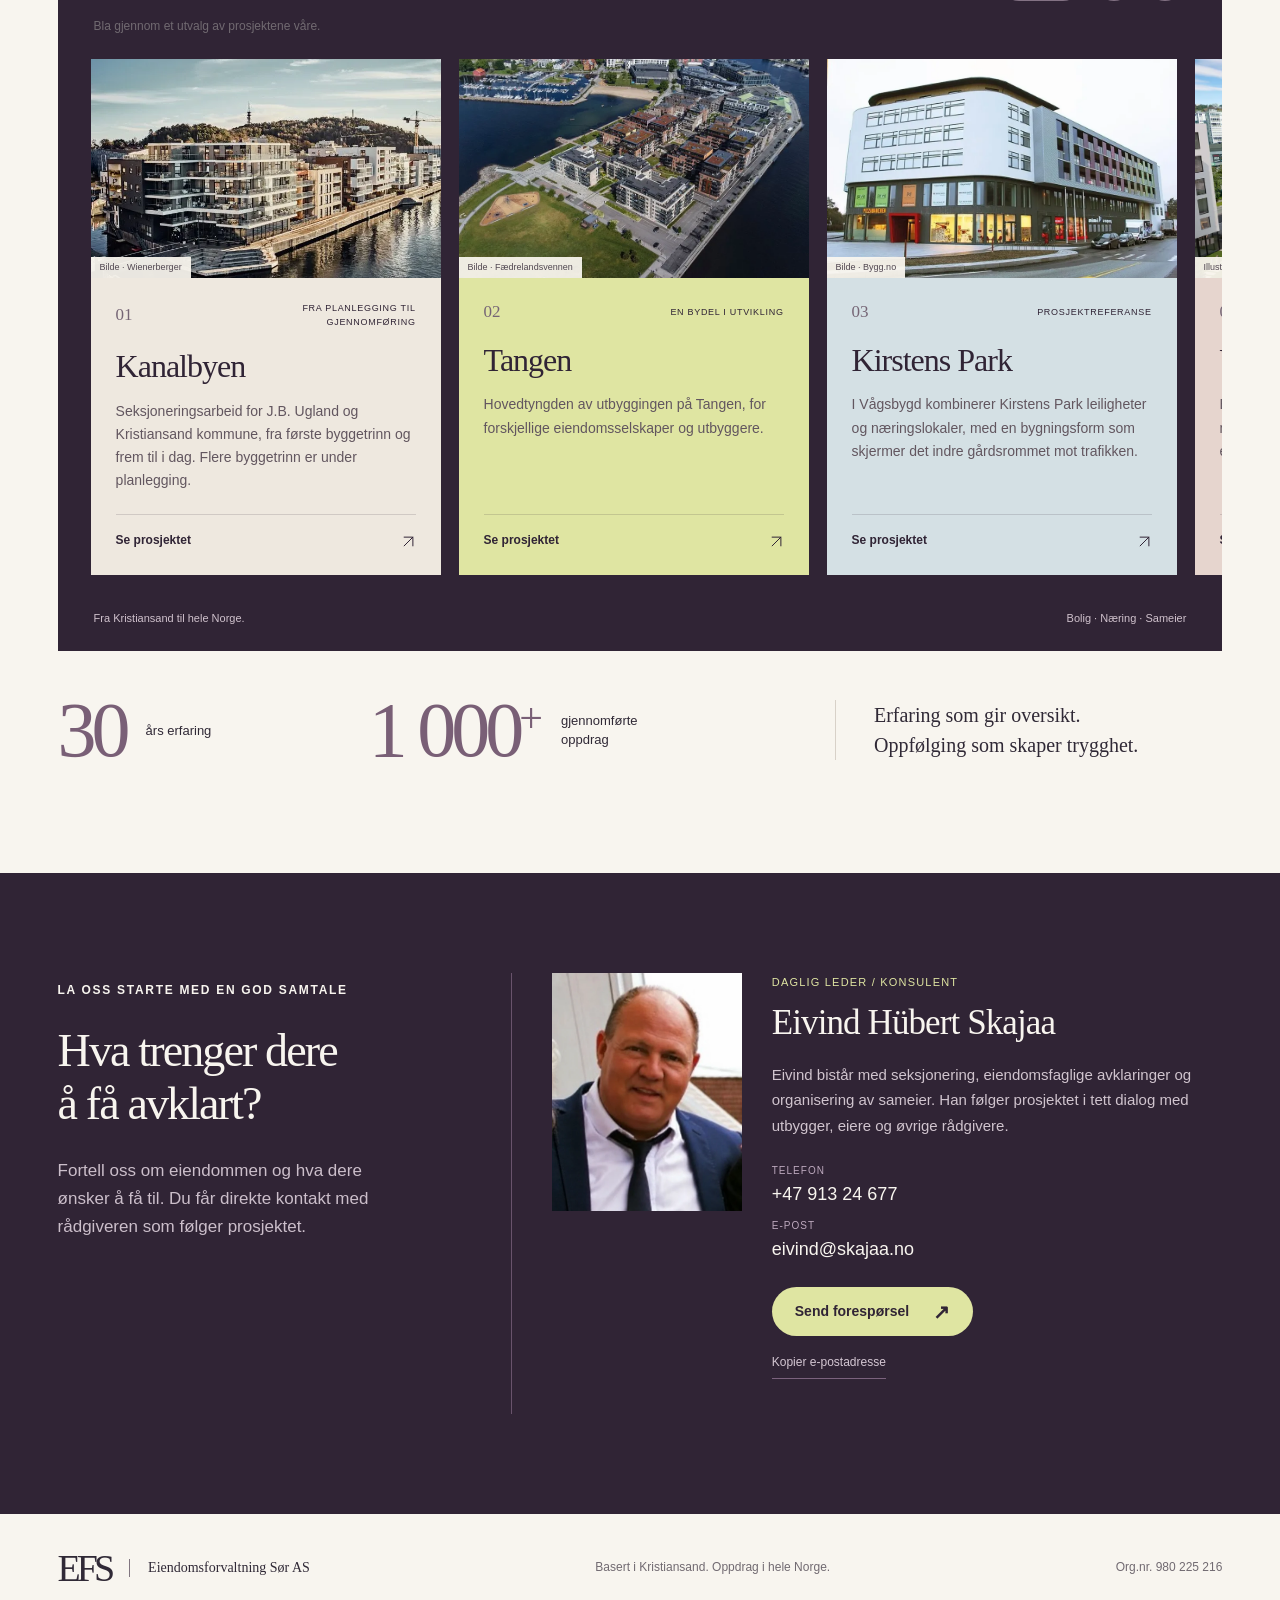
==== commit 664c678e: "Tegn røde seksjonsgrenser før farger og seksjonsnavn Tegn seksjonsgrensene gradvis med scrollstyrte " ====
--- a/index.html
+++ b/index.html
@@ -1,4 +1,4 @@
-<!doctype html><html lang="nb"><head><meta charset="utf-8"><meta name="viewport" content="width=device-width,initial-scale=1"><meta name="description" content="Eiendomsforvaltning Sør AS. Rådgivning om seksjonering, grenser, rettigheter og sameier. 30 års erfaring og over 1 000 gjennomførte oppdrag. Basert i Kristiansand, med oppdrag i hele Norge."><meta name="theme-color" content="#302435"><title>EFS | Vi gjør eiendom oversiktlig</title><link rel="stylesheet" href="estate.css?v=20261002-logobakgrunn"><script src="estate.js?v=20261002-glassmeny" defer></script></head><body><a class="skip" href="#main">Hopp til innhold</a><header class="header wrap"><a class="brand" href="#top" aria-label="Eiendomsforvaltning Sør AS – hjem"><b>EFS</b><span>Eiendomsforvaltning<br>Sør AS</span></a><nav aria-label="Hovedmeny"><a href="#tjenester">Tjenester</a><a href="#arbeidsform">Slik jobber vi</a><a href="#erfaring">Erfaring</a></nav><div class="header-actions"><a href="#kontakt" class="button button-light">Kontakt oss</a><button class="menu-toggle" type="button" data-menu-open aria-controls="site-menu" aria-expanded="false">Meny <span class="menu-icon" aria-hidden="true"><i></i><i></i><i></i></span></button></div></header>
+<!doctype html><html lang="nb"><head><meta charset="utf-8"><meta name="viewport" content="width=device-width,initial-scale=1"><meta name="description" content="Eiendomsforvaltning Sør AS. Rådgivning om seksjonering, grenser, rettigheter og sameier. 30 års erfaring og over 1 000 gjennomførte oppdrag. Basert i Kristiansand, med oppdrag i hele Norge."><meta name="theme-color" content="#302435"><title>EFS | Vi gjør eiendom oversiktlig</title><link rel="stylesheet" href="estate.css?v=20261003-seksjonslinjer"><script src="estate.js?v=20261003-seksjonslinjer" defer></script></head><body><a class="skip" href="#main">Hopp til innhold</a><header class="header wrap"><a class="brand" href="#top" aria-label="Eiendomsforvaltning Sør AS – hjem"><b>EFS</b><span>Eiendomsforvaltning<br>Sør AS</span></a><nav aria-label="Hovedmeny"><a href="#tjenester">Tjenester</a><a href="#arbeidsform">Slik jobber vi</a><a href="#erfaring">Erfaring</a></nav><div class="header-actions"><a href="#kontakt" class="button button-light">Kontakt oss</a><button class="menu-toggle" type="button" data-menu-open aria-controls="site-menu" aria-expanded="false">Meny <span class="menu-icon" aria-hidden="true"><i></i><i></i><i></i></span></button></div></header>
 <div class="floating-header" hidden inert aria-hidden="true">
  <a class="floating-brand glass-surface" href="#top" aria-label="Eiendomsforvaltning Sør AS – til toppen">EFS</a>
  <div class="floating-actions glass-surface"><a class="floating-contact" href="#kontakt">Kontakt oss</a><button class="menu-toggle" type="button" data-menu-open aria-controls="site-menu" aria-expanded="false">Meny <span class="menu-icon" aria-hidden="true"><i></i><i></i><i></i></span></button></div>
@@ -31,12 +31,21 @@
 <a class="client-logo logo-compact" href="https://www.brgruppen.no/" target="_blank" rel="noopener noreferrer" aria-label="BRG – åpner i ny fane"><img src="assets/brg-official.svg" alt="BRG" loading="lazy" width="170" height="56"></a>
 <a class="client-logo " href="https://www.jbugland.no/eiendom" target="_blank" rel="noopener noreferrer" aria-label="J.B. Ugland Eiendom – åpner i ny fane"><img src="assets/jbu-official.svg" alt="J.B. Ugland Eiendom" loading="lazy" width="170" height="56"></a></div></div></section>
 <section class="story section wrap" id="fortellingen"><div class="section-heading"><div><p class="eyebrow">DETALJENE SKAL STEMME. HELHETEN SKAL FUNGERE.</p><h2>Fra streker på papir<br>til klare eierforhold.</h2></div><p>Bak en god løsning ligger et grundig arbeid. Vi leser tegningene, avklarer bruken og ser hver del av eiendommen i sammenheng.</p></div><div class="story-layout"><div class="story-copy"><article class="story-chapter active"><span class="chapter-number">01 / FORSTÅ</span><h3>Et godt grunnlag.</h3><p>Vi begynner med godkjente tegninger, eiendomsopplysninger og en samtale om hva dere vil oppnå. Forutsetningene må være tydelige før løsningene tar form.</p><ul><li>Tegninger</li><li>Godkjent bruk</li><li>Eiendomsforhold</li></ul></article><article class="story-chapter"><span class="chapter-number">02 / AVKLARE</span><h3>Hvem eier hva?</h3><p>Boliger, næringsarealer, boder og parkering får en gjennomtenkt plass i helheten. Vi avklarer tilleggsarealer og skiller det den enkelte eier fra det sameiet deler.</p><ul><li>Seksjoner</li><li>Tilleggsarealer</li><li>Fellesarealer</li></ul></article><article class="story-chapter"><span class="chapter-number">03 / KNYTTE SAMMEN</span><h3>Klart for livet<br>etter overlevering.</h3><p>Adkomst, fellesfunksjoner og ansvar skal fungere i praksis. Søknad, avtaler og forslag til vedtekter bygger på den samme forståelsen av eiendommen.</p><ul><li>Rettigheter</li><li>Vedtekter</li><li>Langsiktig drift</li></ul></article></div><div class="drawing-stage"><div class="drawing-meta"><strong id="drawing-label">Tegningsgrunnlag</strong><span>PRINSIPPSKISSE / BOLIGPLAN</span></div><div class="drawing-frame"><img class="drawing drawing-base" src="assets/drawing-plan.webp" width="1536" height="1024" alt="Prinsipptegning med Seksjon 1 i blått øverst til venstre, Seksjon 2 i fersken øverst til høyre, Seksjon 3 i grønt nederst til venstre og Seksjon 4 i lilla nederst til høyre. Gang, trapp og heis er fellesareal."><img class="drawing drawing-color" src="assets/drawing-plan.webp" width="1536" height="1024" alt="" aria-hidden="true"><div class="drawing-annotations" aria-hidden="true">
-<span class="plan-label plan-label-one" data-reveal-at="0.46"><i></i>Seksjon 1</span>
-<span class="plan-label plan-label-two" data-reveal-at="0.46"><i></i>Seksjon 2</span>
-<span class="plan-label plan-label-three" data-reveal-at="0.65"><i></i>Seksjon 3</span>
-<span class="plan-label plan-label-four" data-reveal-at="0.65"><i></i>Seksjon 4</span>
-<span class="plan-label plan-label-common" data-reveal-at="0.83">Fellesareal</span>
-</div></div><div class="drawing-caption"><p id="drawing-title">Et godt grunnlag.</p><span id="drawing-counter" class="drawing-counter">01 / 05</span></div><div class="drawing-progress" aria-hidden="true"><i></i></div><div class="legend"><span>Seksjon 1–4 / boligareal</span><span>Fellesareal / gang, trapp og heis</span></div><p class="drawing-note">Forenklet illustrasjon. Faktisk arealfordeling og rettigheter avklares for den enkelte eiendom.</p></div></div></section>
+<svg class="plan-boundaries" viewBox="0 0 1536 1024" fill="none" aria-hidden="true" focusable="false">
+<path class="plan-boundary" data-draw-at="0.04" data-draw-duration="0.10" pathLength="1" d="M98 147 H678 V478 H98 Z"/>
+<path class="plan-boundary" data-draw-at="0.14" data-draw-duration="0.10" pathLength="1" d="M858 147 H1438 V478 H858 Z"/>
+<path class="plan-boundary" data-draw-at="0.24" data-draw-duration="0.10" pathLength="1" d="M98 550 H768 V843 H98 Z"/>
+<path class="plan-boundary" data-draw-at="0.34" data-draw-duration="0.10" pathLength="1" d="M768 550 H1438 V843 H768 Z"/>
+<path class="plan-boundary" data-draw-at="0.44" data-draw-duration="0.02" pathLength="1" d="M678 147 H858"/>
+<path class="plan-boundary" data-draw-at="0.46" data-draw-duration="0.02" pathLength="1" d="M98 478 V550"/>
+<path class="plan-boundary" data-draw-at="0.48" data-draw-duration="0.02" pathLength="1" d="M1438 478 V550"/>
+</svg>
+<span class="plan-label plan-label-one" data-reveal-at="0.73">Seksjon 1</span>
+<span class="plan-label plan-label-two" data-reveal-at="0.73">Seksjon 2</span>
+<span class="plan-label plan-label-three" data-reveal-at="0.83">Seksjon 3</span>
+<span class="plan-label plan-label-four" data-reveal-at="0.83">Seksjon 4</span>
+<span class="plan-label plan-label-common" data-reveal-at="0.93">Fellesareal</span>
+</div></div><div class="drawing-caption"><p id="drawing-title">Et godt grunnlag.</p><span id="drawing-counter" class="drawing-counter">01 / 06</span></div><div class="drawing-progress" aria-hidden="true"><i></i></div><div class="legend"><span>Seksjon 1–4 / boligareal</span><span>Fellesareal / gang, trapp og heis</span></div><p class="drawing-note">Forenklet illustrasjon. Faktisk arealfordeling og rettigheter avklares for den enkelte eiendom.</p></div></div></section>
 <section class="services section" id="tjenester"><div class="wrap"><div class="services-intro"><p class="eyebrow">EIENDOMSFAGLIG BISTAND FRA A TIL Å</p><h2>Fra den enkelte grensen<br>til hele eiendommen.</h2><p>Vi bistår med både nye prosjekter og eksisterende eiendommer. Oppdraget kan være én konkret avklaring eller en sammenhengende prosess fra grunnlag til gjennomføring.</p></div><div class="service-group"><div class="group-title"><span>FAGOMRÅDE 01</span><h3>Seksjonering<br>og sameier</h3><p>Fra arkitektens grunnlag til tydelig eierskap og en god ramme for sameiet.</p></div><div class="service-list"><details open><summary>Seksjonering</summary><div><p>Vi ser boliger, næringsarealer, parkering, boder og fellesarealer i sammenheng. Med godkjente tegninger som utgangspunkt utarbeider vi forslag til fordeling, seksjoneringstegninger og søknad.</p><p>Vi bistår med nødvendige samtykker og følger opp kommunens behandling i tett dialog med utbygger.</p><p class="deliverables">Tegningsgrunnlag · Arealfordeling · Søknad · Oppfølging</p></div></details><details><summary>Reseksjonering</summary><div><p>Når en eiendom endres, må seksjoneringen følge med. Vi bistår ved endret arealfordeling, sammenslåing eller oppdeling av seksjoner og endringer mellom fellesareal og tilleggsareal.</p><p>Vi gjennomgår dokumentasjonen, avklarer behovet for samtykker og utarbeider tegninger og søknadsgrunnlag.</p><p class="deliverables">Eksisterende seksjonering · Endringsbehov · Samtykker · Søknad</p></div></details><details><summary>Vedtekter og sameieorganisering</summary><div><p>En god seksjonering bør følges av vedtekter som passer til eiendommen. Vi foreslår bestemmelser om bruk, vedlikehold, ansvar og fellesfunksjoner.</p><p>Vi bistår også med organisering og oppdatering av sameiet, slik at dokumentasjonen og den praktiske bruken henger sammen.</p><p class="deliverables">Vedtekter · Ansvarsfordeling · Organisering</p></div></details></div></div><div class="service-group"><div class="group-title"><span>FAGOMRÅDE 02</span><h3>Grenser<br>og arealendringer</h3><p>Vi hjelper med å få kart, dokumentasjon og faktisk bruk til å henge sammen.</p></div><div class="service-list"><details><summary>Deling og sammenslåing av eiendom</summary><div><p>Vi bistår når en eiendom skal deles, eller flere eiendommer skal samles. Vi gjennomgår eiendomsforhold, plangrunnlag og aktuelle forutsetninger før søknadsarbeidet starter.</p><p>Arbeidet kan omfatte søknader, nabovarsling, erklæringer og oppfølging overfor kommunen.</p><p class="deliverables">Mulighetsavklaring · Søknadsgrunnlag · Nabovarsling</p></div></details><details><summary>Grensefastsetting</summary><div><p>Uklare grenser kan gjøre både bruk og endringer vanskelig. Vi samler kart, avtaler og eldre dokumentasjon og hjelper med å avklare hva som må undersøkes videre.</p><p>Vi bistår i dialog med berørte eiere og kommunen for å få et tydelig grunnlag for videre avklaringer.</p><p class="deliverables">Dokumentgjennomgang · Grenseavklaring · Prosessbistand</p></div></details><details><summary>Makeskifte</summary><div><p>Når eiere bytter areal, kan eiendommene få en mer hensiktsmessig form. Vi bistår med å beskrive arealene, avklare partenes behov og forberede grunnlaget for en løsning.</p><p>Vi følger opp avtaler og den aktuelle fremgangsmåten for å gjennomføre endringen.</p><p class="deliverables">Arealbytte · Avtalegrunnlag · Gjennomføring</p></div></details><details><summary>Bistand ved oppmålingsforretninger</summary><div><p>Vi forbereder dokumentasjon og hjelper med å avklare hva oppmålingen skal omfatte. Deretter følger vi opp dialogen med kommunen og øvrige berørte parter.</p><p>Slik får oppmålingsforretningen et tydelig grunnlag i prosjektets behov og avklarte eiendomsforhold.</p><p class="deliverables">Grunnlag · Koordinering · Oppfølging</p></div></details><details><summary>Opprydding i eiendomsforhold</summary><div><p>Over tid kan bruk, grenser og registrerte opplysninger komme i utakt. Vi gjennomgår forholdene og lager en oversikt over hva som bør avklares eller endres.</p><p>Aktuelle tiltak kan være grensejustering, avklaring av rettigheter, oppmåling eller oppdatering av dokumentasjon.</p><p class="deliverables">Kartlegging · Prioriterte tiltak · Dokumentasjon</p></div></details></div></div><div class="service-group"><div class="group-title"><span>FAGOMRÅDE 03</span><h3>Rettigheter<br>og avtaler</h3><p>Tydelige rammer for bruk, eierskap og samarbeid mellom berørte parter.</p></div><div class="service-list"><details><summary>Rettigheter, servitutter og bruksordninger</summary><div><p>Adkomst, parkering, vann, ledninger og annen bruk av eiendom trenger tydelige rammer. Vi bistår med å kartlegge eksisterende rettigheter og beskrive nye ordninger.</p><p>Vi hjelper med avtalegrunnlag, bruksordninger og dokumenter for tinglysing, også ved organisering av privat vei.</p><p class="deliverables">Rettighetsavklaring · Bruksordninger · Avtaler</p></div></details><details><summary>Tinglysing</summary><div><p>Vi hjelper med å gjøre avtalte eiendomsforhold klare for registrering. Det omfatter kontroll av eiendomsopplysninger, dokumentgrunnlag og nødvendige vedlegg.</p><p>Vi bistår med innsending og oppfølging, og med å avklare hvilke dokumenter saken krever.</p><p class="deliverables">Dokumenter · Signaturer og vedlegg · Registrering</p></div></details></div></div></div></section>
 <section class="process section" id="arbeidsform"><div class="wrap"><div class="section-heading"><div><p class="eyebrow">TETT PÅ PROSJEKTET</p><h2>Gode løsninger<br>utvikles i dialog.</h2></div><p>Dere kjenner prosjektet. Vi bidrar med eiendomsfaglig oversikt, et tydelig arbeidsløp og oppfølging av avklaringene underveis.</p></div><ol class="process-grid"><li><span>1</span><h3>Vi lytter.</h3><p>Vi avklarer behov, mål og forutsetninger sammen med dere.</p></li><li><span>2</span><h3>Vi undersøker.</h3><p>Tegninger, kart, avtaler og registrerte opplysninger danner grunnlaget.</p></li><li><span>3</span><h3>Vi finner løsninger.</h3><p>Vi konkretiserer arealfordeling, dokumenter og nødvendige avklaringer.</p></li><li><span>4</span><h3>Vi følger opp.</h3><p>Vi bistår videre i dialog med kommunen, berørte parter og rådgivere.</p></li></ol></div></section>
 <section class="experience section wrap" id="erfaring">
--- a/estate.css
+++ b/estate.css
@@ -17,20 +17,19 @@
 @media(max-width:900px){.contact-profile-layout{grid-template-columns:1fr;gap:36px}.contact-intro>p:not(.eyebrow){max-width:550px}.consultant-card{grid-template-columns:190px minmax(0,1fr);padding:30px 0 0;border-left:0;border-top:1px solid #69536c;gap:30px}.consultant-details{max-width:500px}.consultant-details h3{font-size:34px}}
 @media(max-width:520px){.consultant-card{grid-template-columns:1fr;gap:25px;padding-top:28px}.consultant-portrait{width:200px;max-width:65%}.consultant-portrait img{aspect-ratio:4/5}.consultant-details h3{font-size:33px;max-width:none}.contact p.consultant-bio{font-size:16px;max-width:none}.consultant-methods a{font-size:19px}.consultant-actions .button{min-height:48px;font-size:15px}.consultant-actions .copy{padding:10px 0;margin-top:10px}.consultant-methods{gap:17px}}
 
-/* Scrollstyrt merking følger det samme 3:2-formatet som plantegningen. */
-.drawing-frame{aspect-ratio:1.5}.story-chapter{min-height:78vh}
-.drawing-annotations{position:absolute;inset:0;width:100%;height:100%;pointer-events:none}
-.plan-label{position:absolute;display:flex;align-items:center;gap:7px;left:25.4%;top:30.5%;transform:translate(-50%,-50%);padding:8px 12px;border:1px solid #a7bdc9;border-radius:5px;background:#fffdf8f5;color:#302435;font:600 16px/1.2 Arial,sans-serif;white-space:nowrap;box-shadow:0 3px 12px #30243517}
-.plan-label i{width:9px;height:9px;border-radius:50%;background:#9cbdcf;flex-shrink:0}
-.plan-label-two{left:76.6%;border-color:#d4b59d}.plan-label-two i{background:#d5a987}
-.plan-label-three{top:66.5%;border-color:#aaba98}.plan-label-three i{background:#9eaf87}
-.plan-label-four{left:76.6%;top:66.5%;border-color:#b8a6c6}.plan-label-four i{background:#b29bc5}
-.plan-label-common{left:50%;top:50%;padding:4px 10px;border-color:#aaad78;background:#f5f5dc;font-size:14px;box-shadow:none}
+/* Grenser og tekst følger plantegningens 1536 x 1024-koordinater. */
+.drawing-frame{aspect-ratio:1.5;--plan-red:#c5232b}.story-chapter{min-height:78vh}
+.drawing-annotations,.plan-boundaries{position:absolute;inset:0;width:100%;height:100%;pointer-events:none}
+.plan-boundary{fill:none;stroke:var(--plan-red);stroke-width:2.5;stroke-linecap:butt;stroke-linejoin:miter;vector-effect:non-scaling-stroke}
+.has-scroll-labels .plan-boundary{stroke-dasharray:1;stroke-dashoffset:var(--boundary-offset,1)}
+.plan-label{position:absolute;left:25.4%;top:30.5%;transform:translate(-50%,-50%);color:var(--plan-red);font:800 18px/1.1 Arial,sans-serif;white-space:nowrap}
+.plan-label-two{left:76.6%}.plan-label-three{top:66.5%}.plan-label-four{left:76.6%;top:66.5%}
+.plan-label-common{left:50%;top:50%;font-size:16px}
 .has-scroll-labels .plan-label{opacity:var(--label-reveal,0);transform:translate(-50%,-50%) translateY(var(--label-rise,6px))}
-@media(max-width:1100px){.plan-label{font-size:13px;padding:6px 9px;gap:5px}.plan-label-common{font-size:12px;padding:3px 8px}}
-@media(max-width:760px){.story-chapter{min-height:62vh}.drawing-frame{aspect-ratio:1.5}.plan-label{font-size:12px;padding:5px 7px;gap:4px}.plan-label i{width:6px;height:6px}.plan-label-common{font-size:11px;padding:2px 7px}}
-@media(max-width:370px){.plan-label{font-size:11px;padding:4px 6px}.plan-label-common{font-size:10px;padding:2px 6px}}
-@media(prefers-reduced-motion:reduce){.story-chapter{min-height:0}.has-scroll-labels .plan-label{opacity:1;transform:translate(-50%,-50%)}}
+@media(max-width:1100px){.plan-label{font-size:16px}.plan-label-common{font-size:14px}}
+@media(max-width:760px){.story-chapter{min-height:62vh}.plan-boundary{stroke-width:1.7}.plan-label{font-size:14px}.plan-label-common{font-size:12px}}
+@media(max-width:370px){.plan-label{font-size:12px}.plan-label-common{font-size:11px}}
+@media(prefers-reduced-motion:reduce){.story-chapter{min-height:0}.has-scroll-labels .plan-label{opacity:1;transform:translate(-50%,-50%)}.has-scroll-labels .plan-boundary{stroke-dashoffset:0}}
 
 /* Prosjektbilder og tydelige lenker i referansekarusellen. */
 .project-card-photo{width:350px;padding:0;min-height:0}
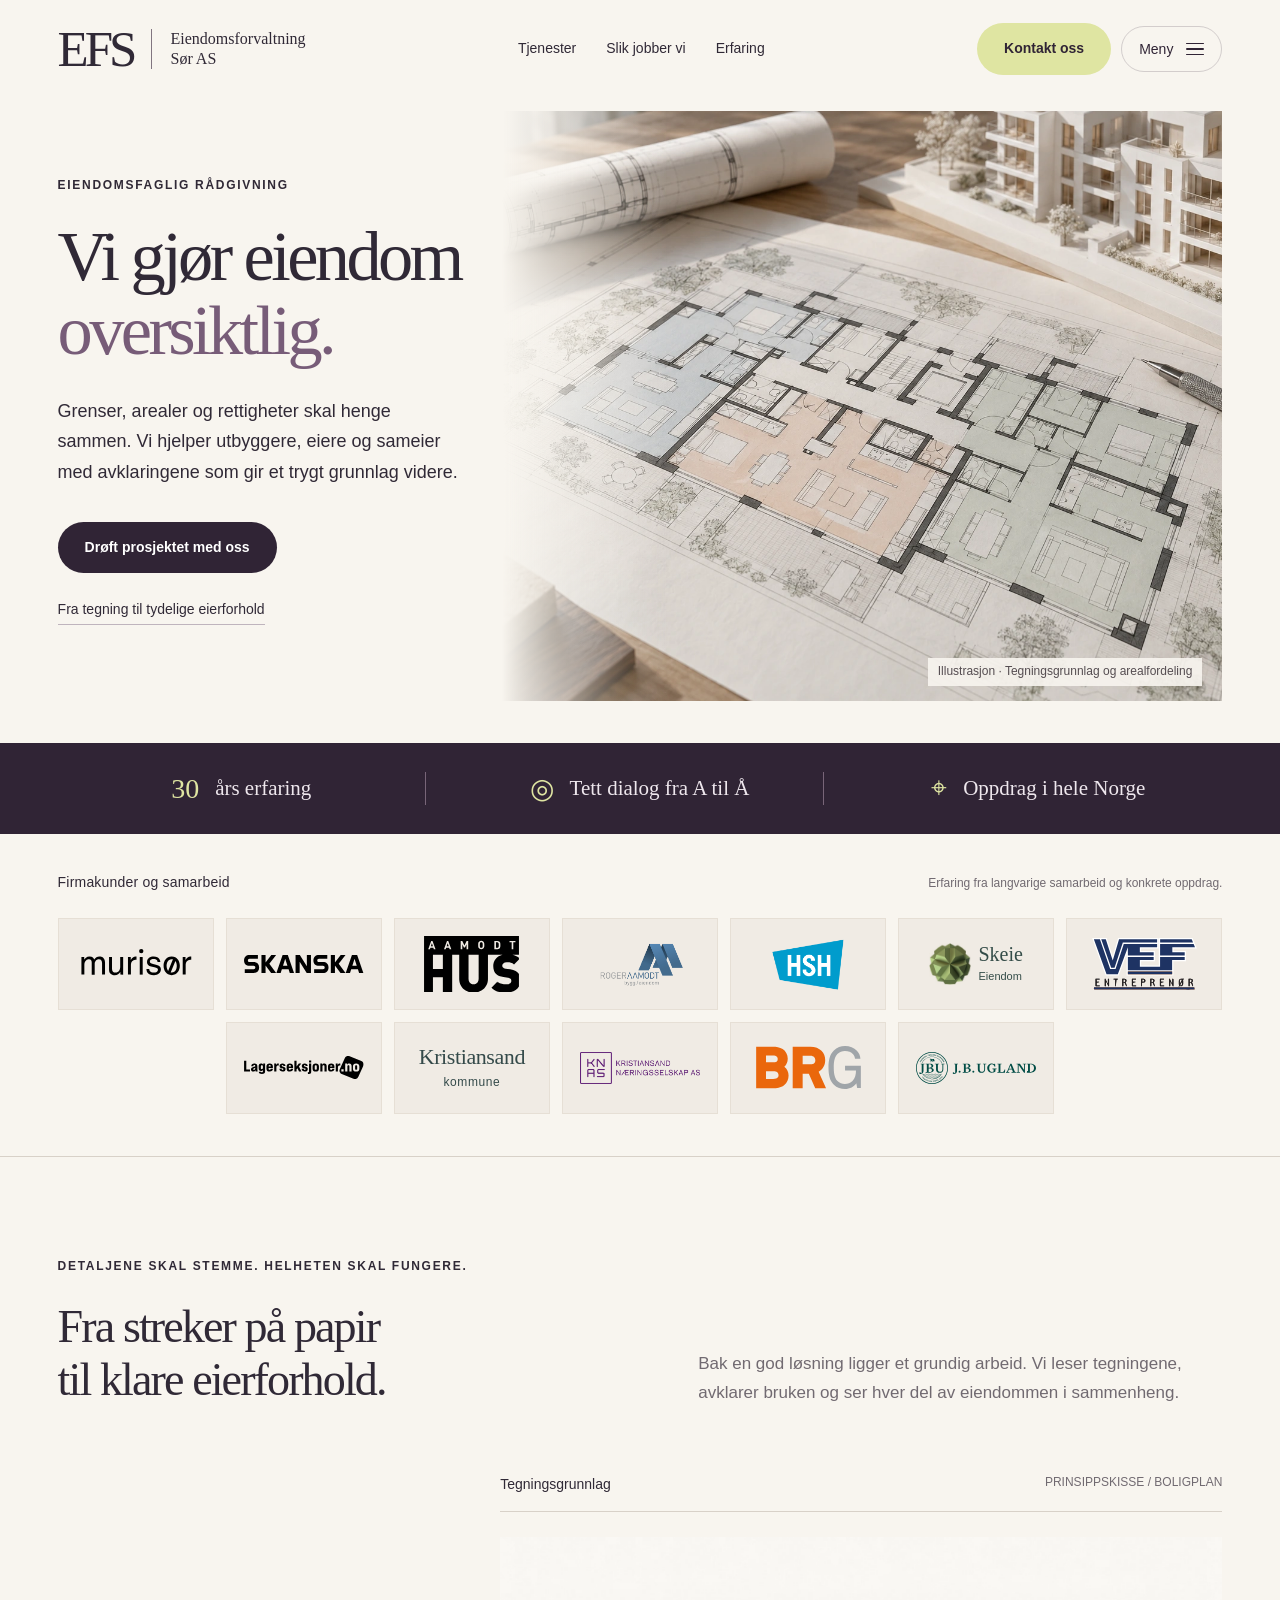
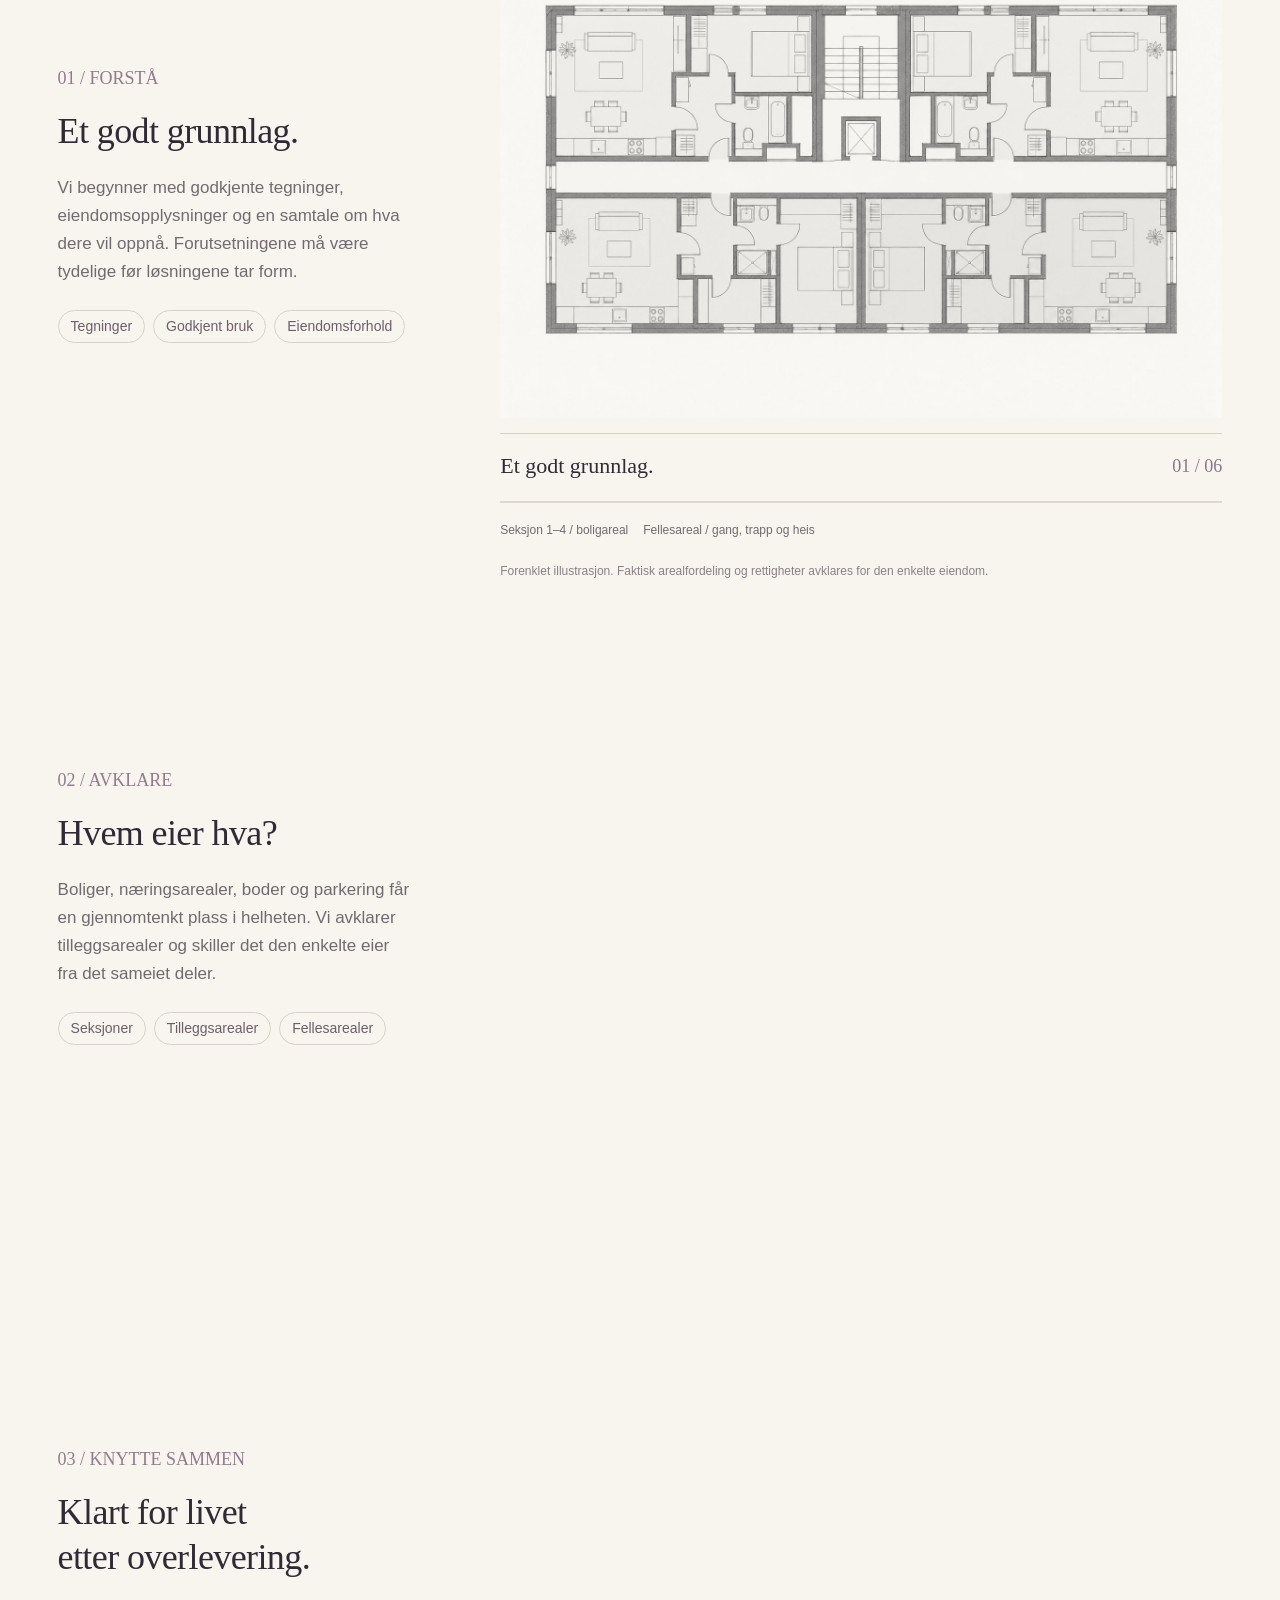
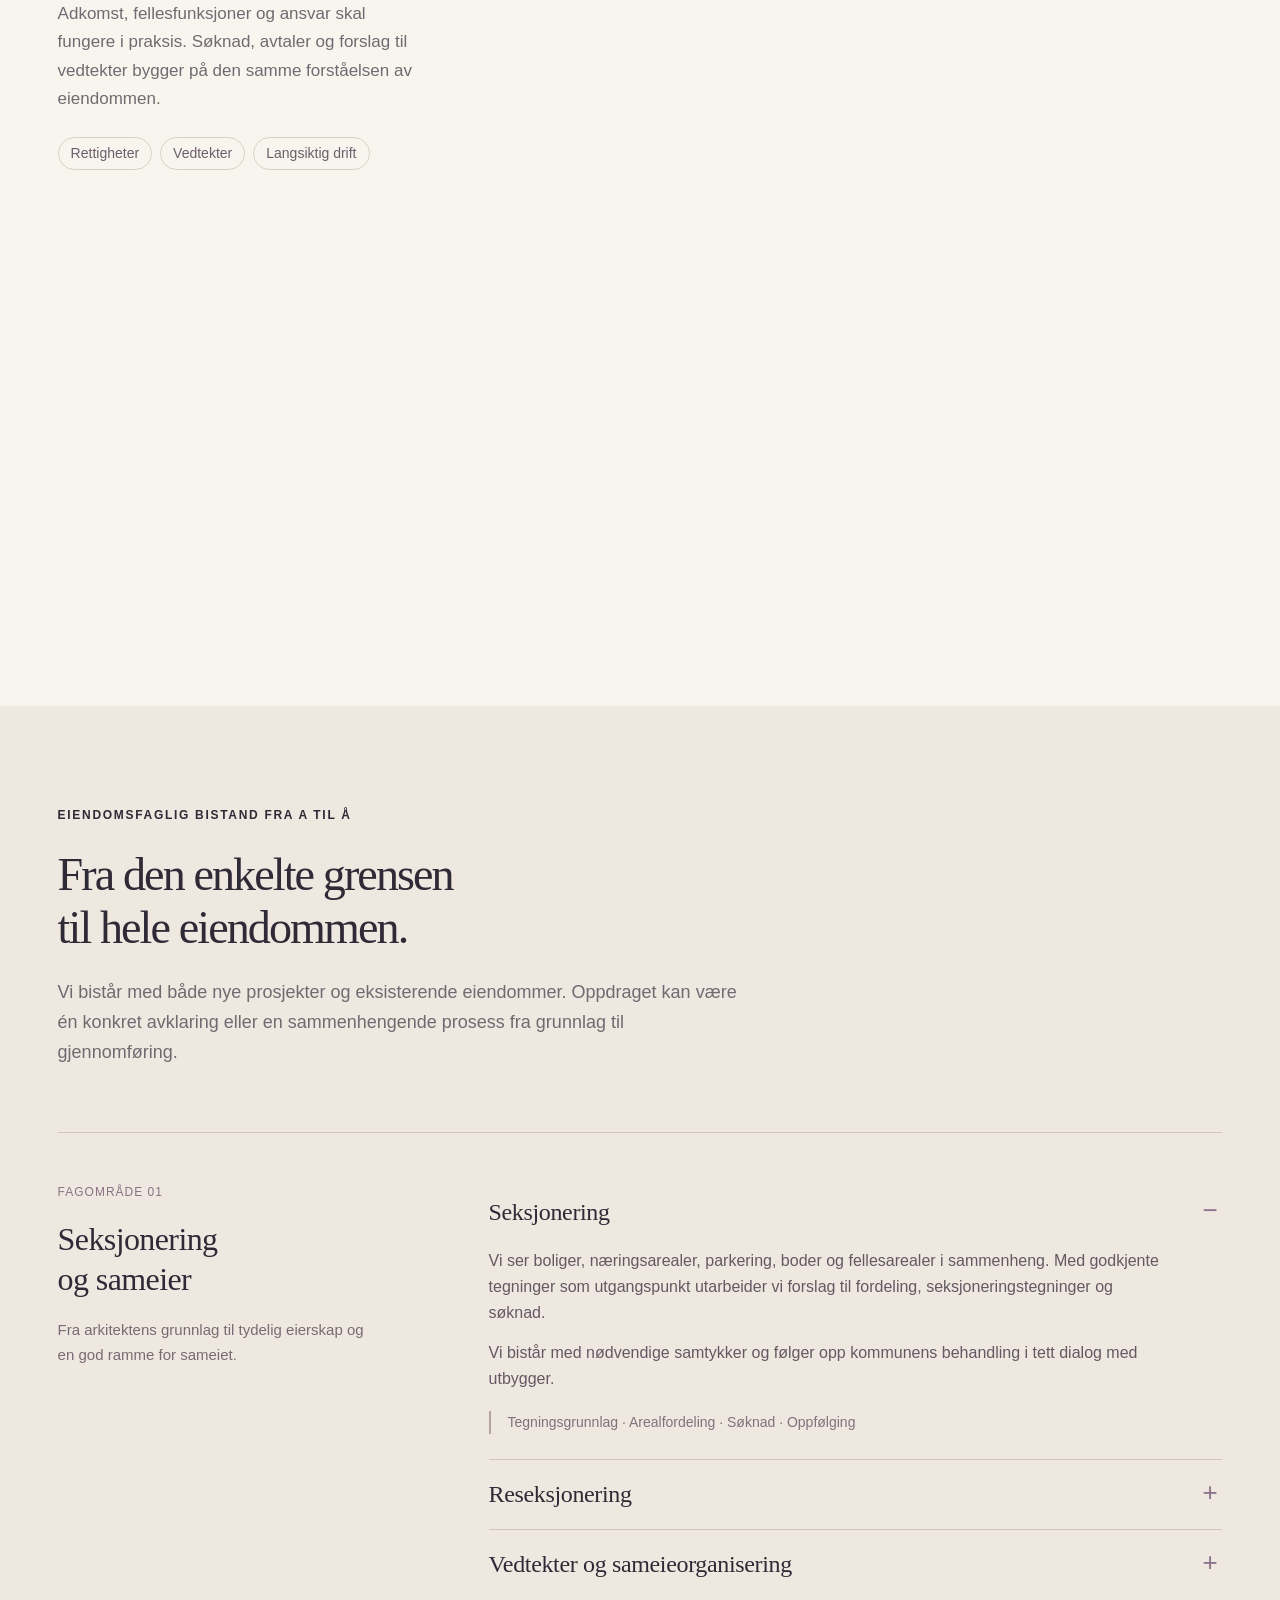
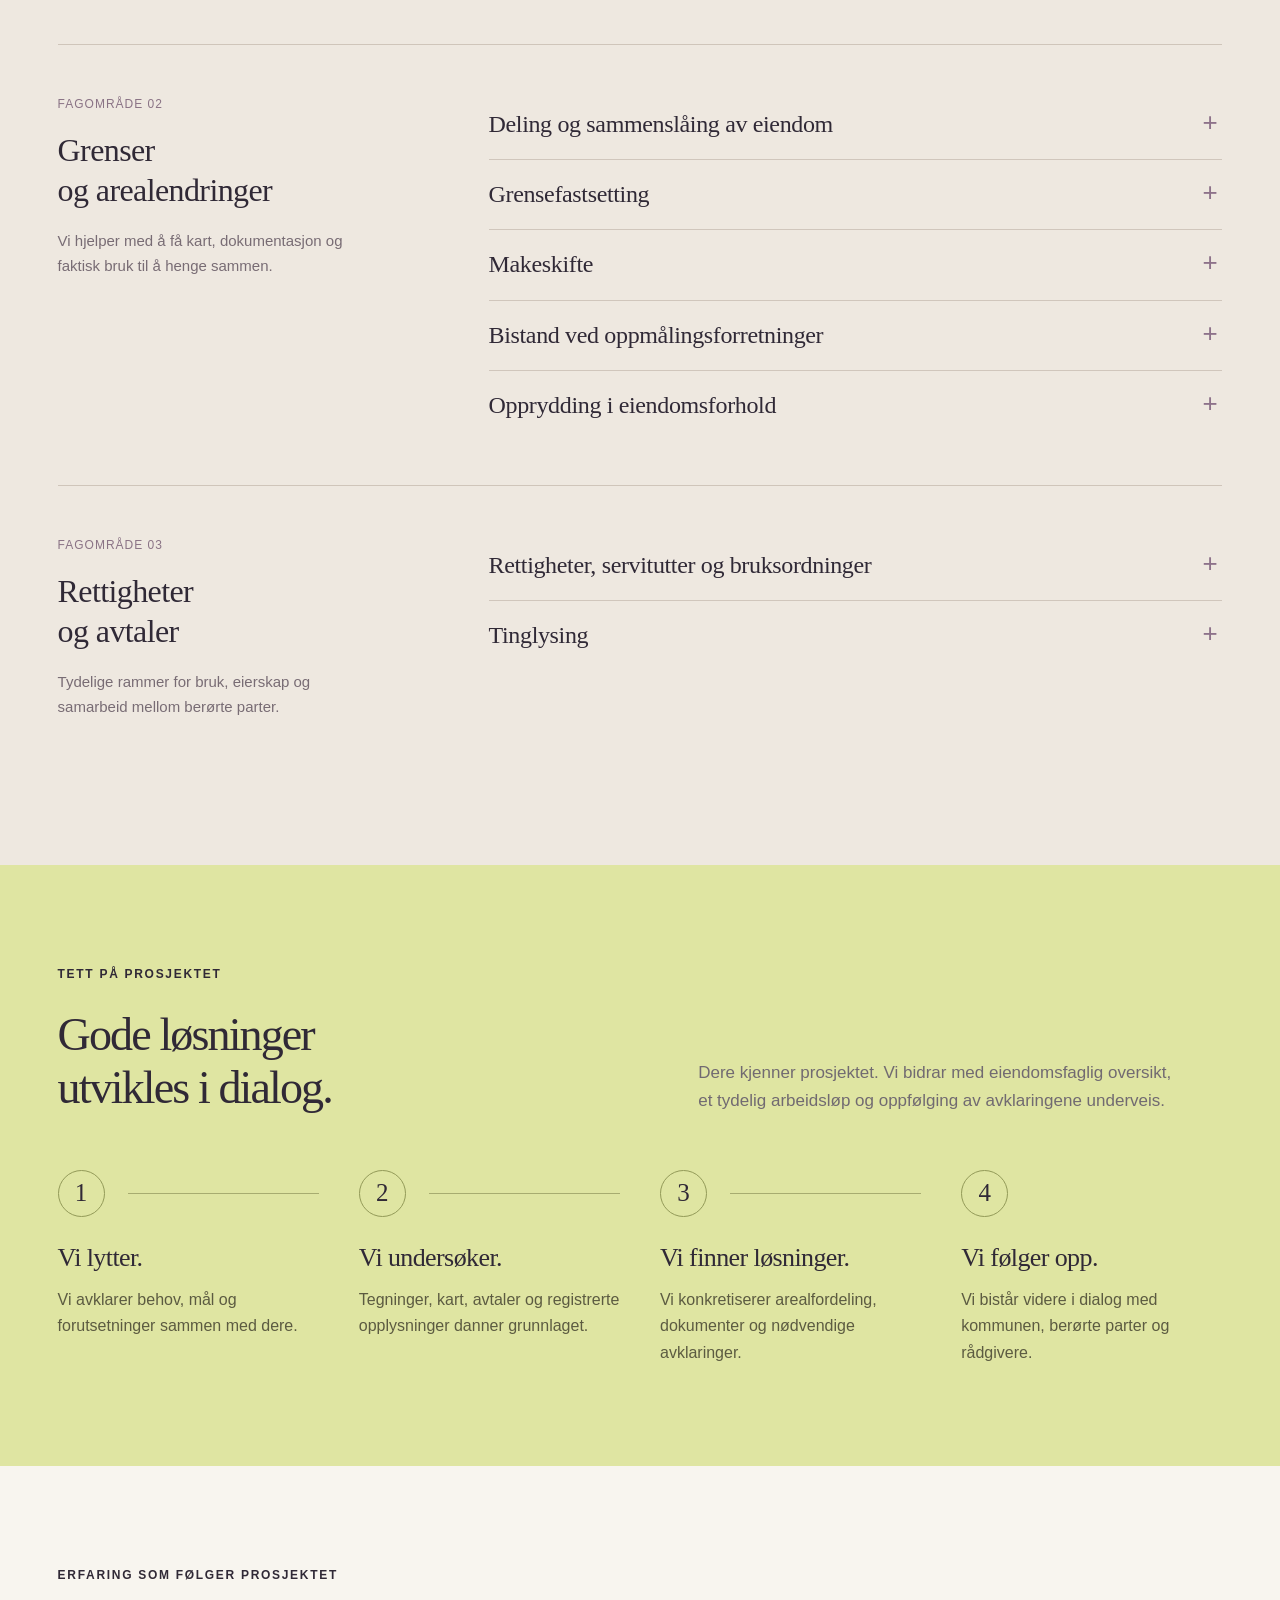
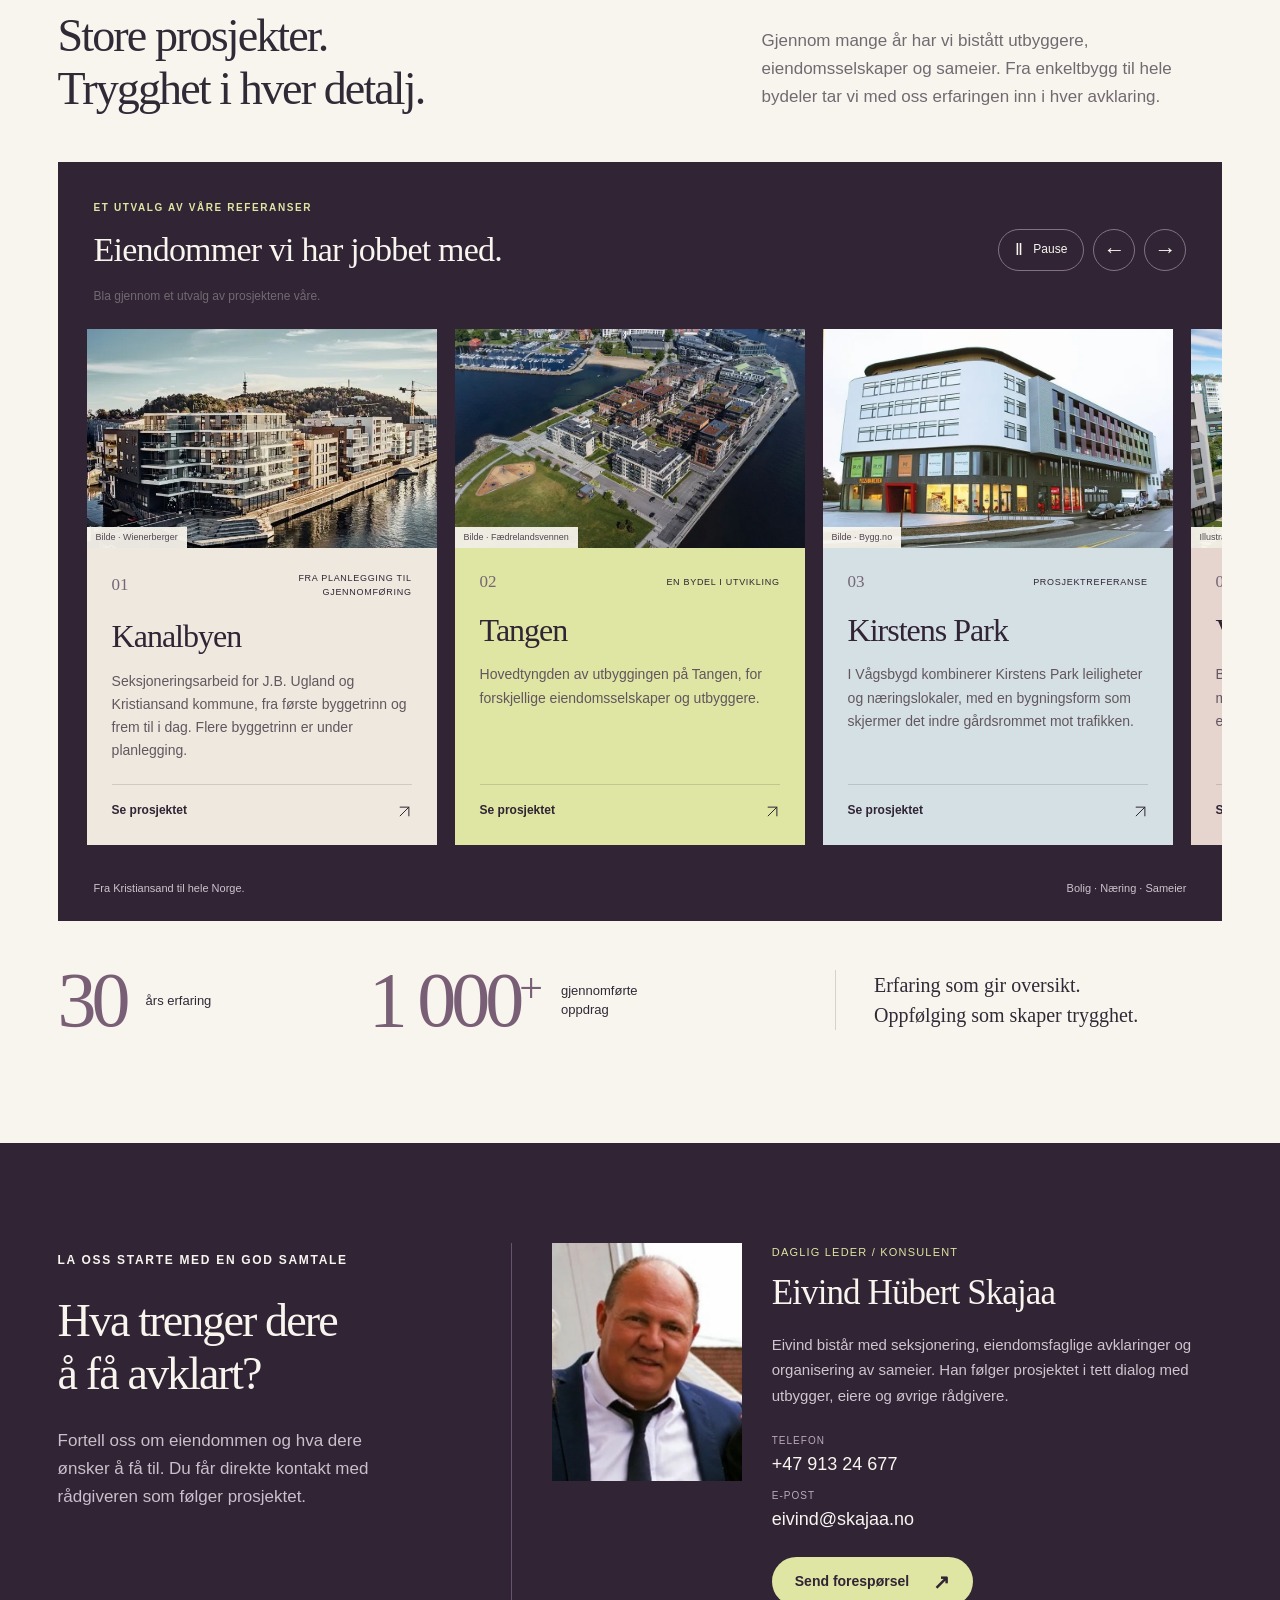
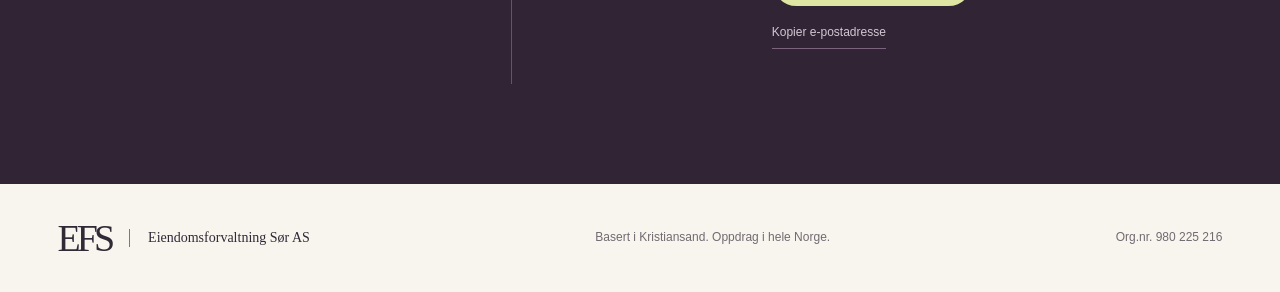
==== commit db300d1b: "Hold hele plantegningen synlig gjennom siste scrolltrinn" ====
--- a/index.html
+++ b/index.html
@@ -1,4 +1,4 @@
-<!doctype html><html lang="nb"><head><meta charset="utf-8"><meta name="viewport" content="width=device-width,initial-scale=1"><meta name="description" content="Eiendomsforvaltning Sør AS. Rådgivning om seksjonering, grenser, rettigheter og sameier. 30 års erfaring og over 1 000 gjennomførte oppdrag. Basert i Kristiansand, med oppdrag i hele Norge."><meta name="theme-color" content="#302435"><title>EFS | Vi gjør eiendom oversiktlig</title><link rel="stylesheet" href="estate.css?v=20261003-seksjonslinjer"><script src="estate.js?v=20261003-seksjonslinjer" defer></script></head><body><a class="skip" href="#main">Hopp til innhold</a><header class="header wrap"><a class="brand" href="#top" aria-label="Eiendomsforvaltning Sør AS – hjem"><b>EFS</b><span>Eiendomsforvaltning<br>Sør AS</span></a><nav aria-label="Hovedmeny"><a href="#tjenester">Tjenester</a><a href="#arbeidsform">Slik jobber vi</a><a href="#erfaring">Erfaring</a></nav><div class="header-actions"><a href="#kontakt" class="button button-light">Kontakt oss</a><button class="menu-toggle" type="button" data-menu-open aria-controls="site-menu" aria-expanded="false">Meny <span class="menu-icon" aria-hidden="true"><i></i><i></i><i></i></span></button></div></header>
+<!doctype html><html lang="nb"><head><meta charset="utf-8"><meta name="viewport" content="width=device-width,initial-scale=1"><meta name="description" content="Eiendomsforvaltning Sør AS. Rådgivning om seksjonering, grenser, rettigheter og sameier. 30 års erfaring og over 1 000 gjennomførte oppdrag. Basert i Kristiansand, med oppdrag i hele Norge."><meta name="theme-color" content="#302435"><title>EFS | Vi gjør eiendom oversiktlig</title><link rel="stylesheet" href="estate.css?v=20261003-seksjonslinjer2"><script src="estate.js?v=20261003-seksjonslinjer" defer></script></head><body><a class="skip" href="#main">Hopp til innhold</a><header class="header wrap"><a class="brand" href="#top" aria-label="Eiendomsforvaltning Sør AS – hjem"><b>EFS</b><span>Eiendomsforvaltning<br>Sør AS</span></a><nav aria-label="Hovedmeny"><a href="#tjenester">Tjenester</a><a href="#arbeidsform">Slik jobber vi</a><a href="#erfaring">Erfaring</a></nav><div class="header-actions"><a href="#kontakt" class="button button-light">Kontakt oss</a><button class="menu-toggle" type="button" data-menu-open aria-controls="site-menu" aria-expanded="false">Meny <span class="menu-icon" aria-hidden="true"><i></i><i></i><i></i></span></button></div></header>
 <div class="floating-header" hidden inert aria-hidden="true">
  <a class="floating-brand glass-surface" href="#top" aria-label="Eiendomsforvaltning Sør AS – til toppen">EFS</a>
  <div class="floating-actions glass-surface"><a class="floating-contact" href="#kontakt">Kontakt oss</a><button class="menu-toggle" type="button" data-menu-open aria-controls="site-menu" aria-expanded="false">Meny <span class="menu-icon" aria-hidden="true"><i></i><i></i><i></i></span></button></div>
--- a/estate.css
+++ b/estate.css
@@ -18,7 +18,7 @@
 @media(max-width:520px){.consultant-card{grid-template-columns:1fr;gap:25px;padding-top:28px}.consultant-portrait{width:200px;max-width:65%}.consultant-portrait img{aspect-ratio:4/5}.consultant-details h3{font-size:33px;max-width:none}.contact p.consultant-bio{font-size:16px;max-width:none}.consultant-methods a{font-size:19px}.consultant-actions .button{min-height:48px;font-size:15px}.consultant-actions .copy{padding:10px 0;margin-top:10px}.consultant-methods{gap:17px}}
 
 /* Grenser og tekst følger plantegningens 1536 x 1024-koordinater. */
-.drawing-frame{aspect-ratio:1.5;--plan-red:#c5232b}.story-chapter{min-height:78vh}
+.drawing-frame{aspect-ratio:1.5;--plan-red:#c5232b}.story-copy{padding-bottom:clamp(180px,30vh,300px)}.story-chapter{min-height:78vh}
 .drawing-annotations,.plan-boundaries{position:absolute;inset:0;width:100%;height:100%;pointer-events:none}
 .plan-boundary{fill:none;stroke:var(--plan-red);stroke-width:2.5;stroke-linecap:butt;stroke-linejoin:miter;vector-effect:non-scaling-stroke}
 .has-scroll-labels .plan-boundary{stroke-dasharray:1;stroke-dashoffset:var(--boundary-offset,1)}
@@ -27,9 +27,9 @@
 .plan-label-common{left:50%;top:50%;font-size:16px}
 .has-scroll-labels .plan-label{opacity:var(--label-reveal,0);transform:translate(-50%,-50%) translateY(var(--label-rise,6px))}
 @media(max-width:1100px){.plan-label{font-size:16px}.plan-label-common{font-size:14px}}
-@media(max-width:760px){.story-chapter{min-height:62vh}.plan-boundary{stroke-width:1.7}.plan-label{font-size:14px}.plan-label-common{font-size:12px}}
+@media(max-width:760px){.story-copy{padding-bottom:0}.story-chapter{min-height:62vh}.plan-boundary{stroke-width:1.7}.plan-label{font-size:14px}.plan-label-common{font-size:12px}}
 @media(max-width:370px){.plan-label{font-size:12px}.plan-label-common{font-size:11px}}
-@media(prefers-reduced-motion:reduce){.story-chapter{min-height:0}.has-scroll-labels .plan-label{opacity:1;transform:translate(-50%,-50%)}.has-scroll-labels .plan-boundary{stroke-dashoffset:0}}
+@media(prefers-reduced-motion:reduce){.story-copy{padding-bottom:0}.story-chapter{min-height:0}.has-scroll-labels .plan-label{opacity:1;transform:translate(-50%,-50%)}.has-scroll-labels .plan-boundary{stroke-dashoffset:0}}
 
 /* Prosjektbilder og tydelige lenker i referansekarusellen. */
 .project-card-photo{width:350px;padding:0;min-height:0}
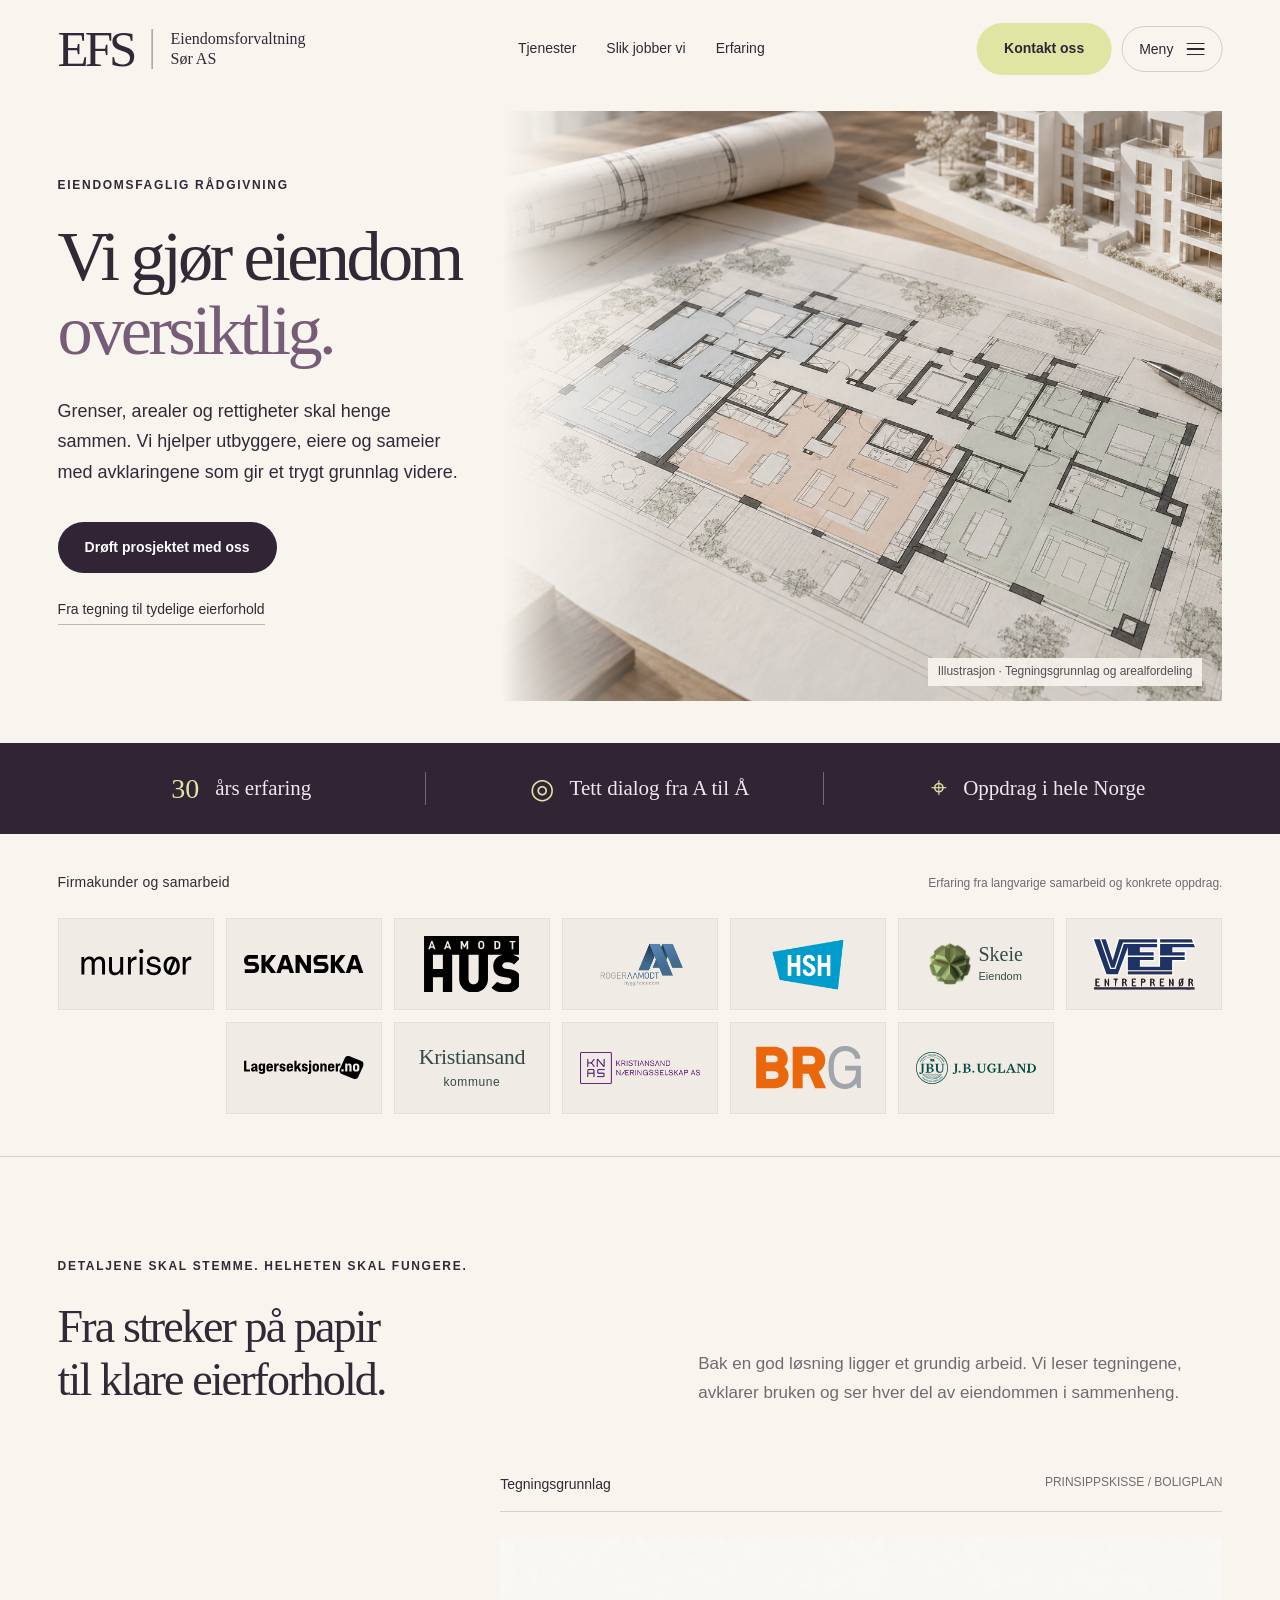
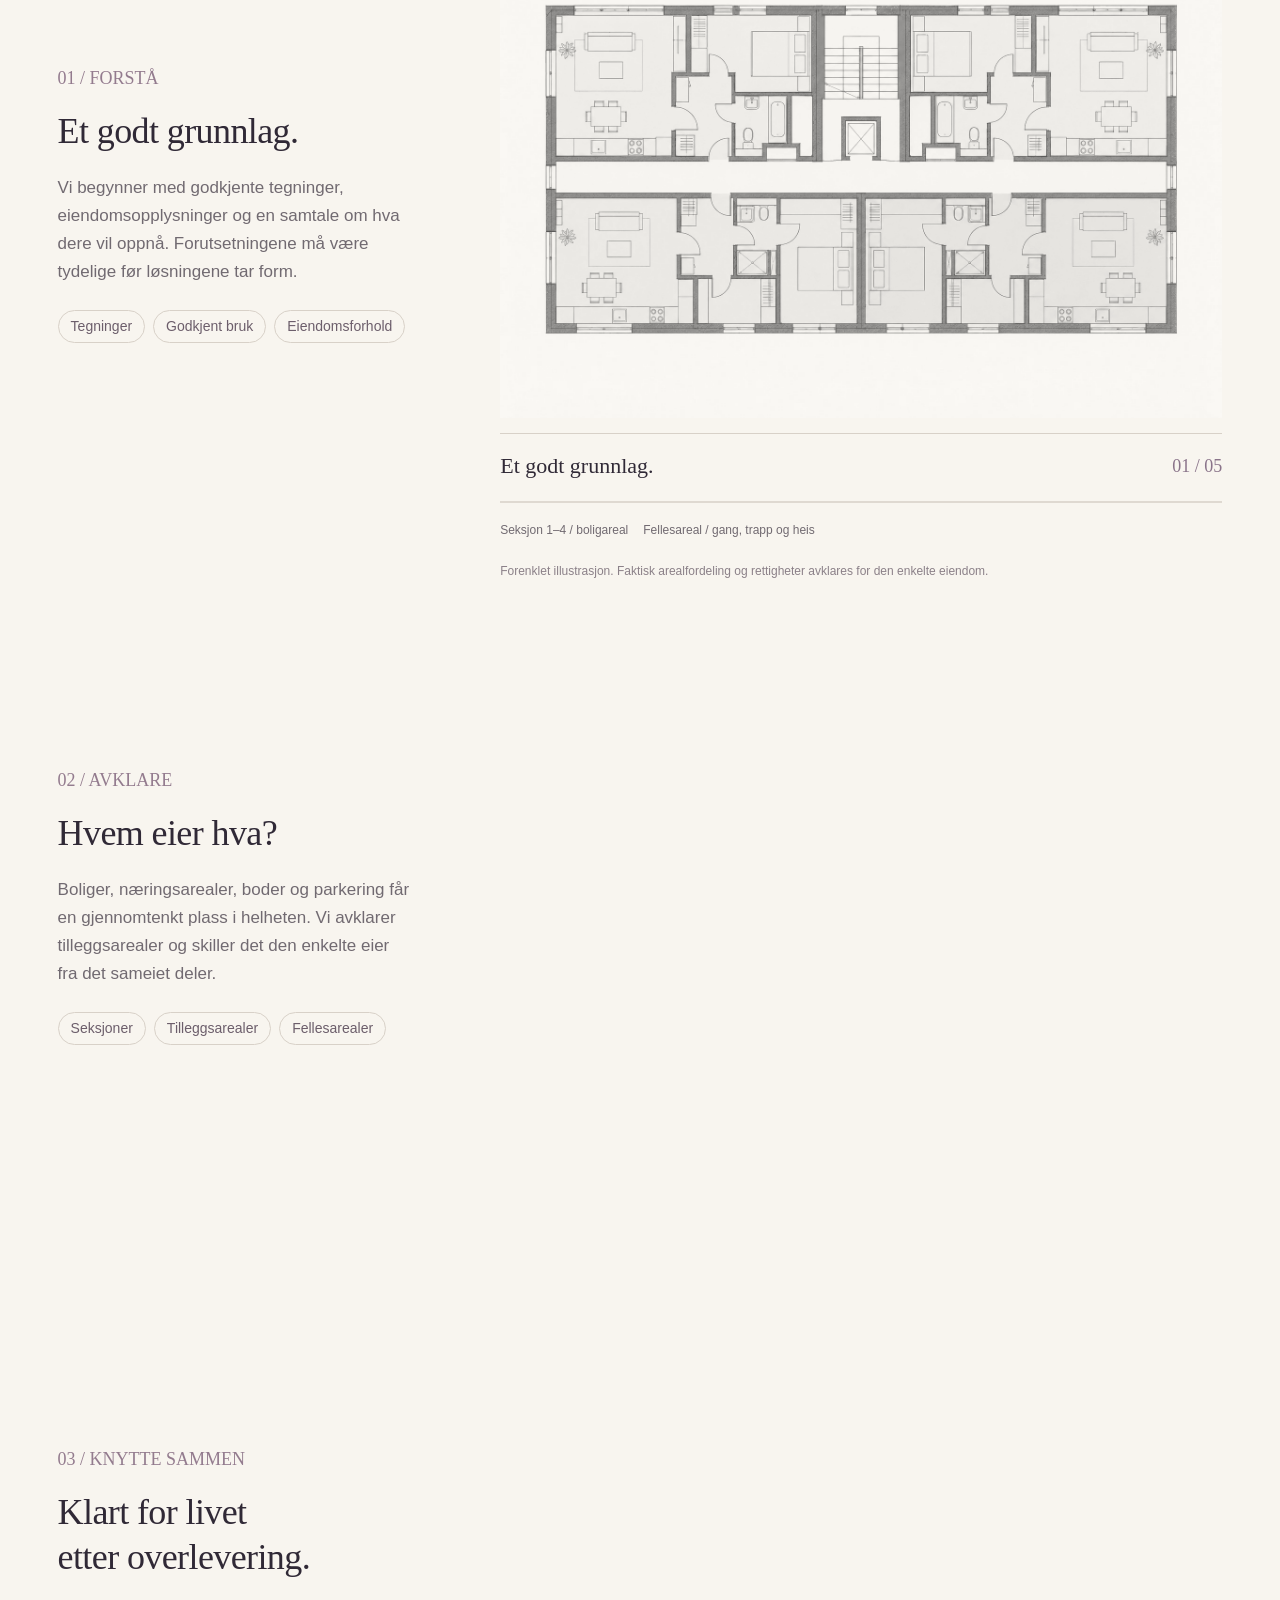
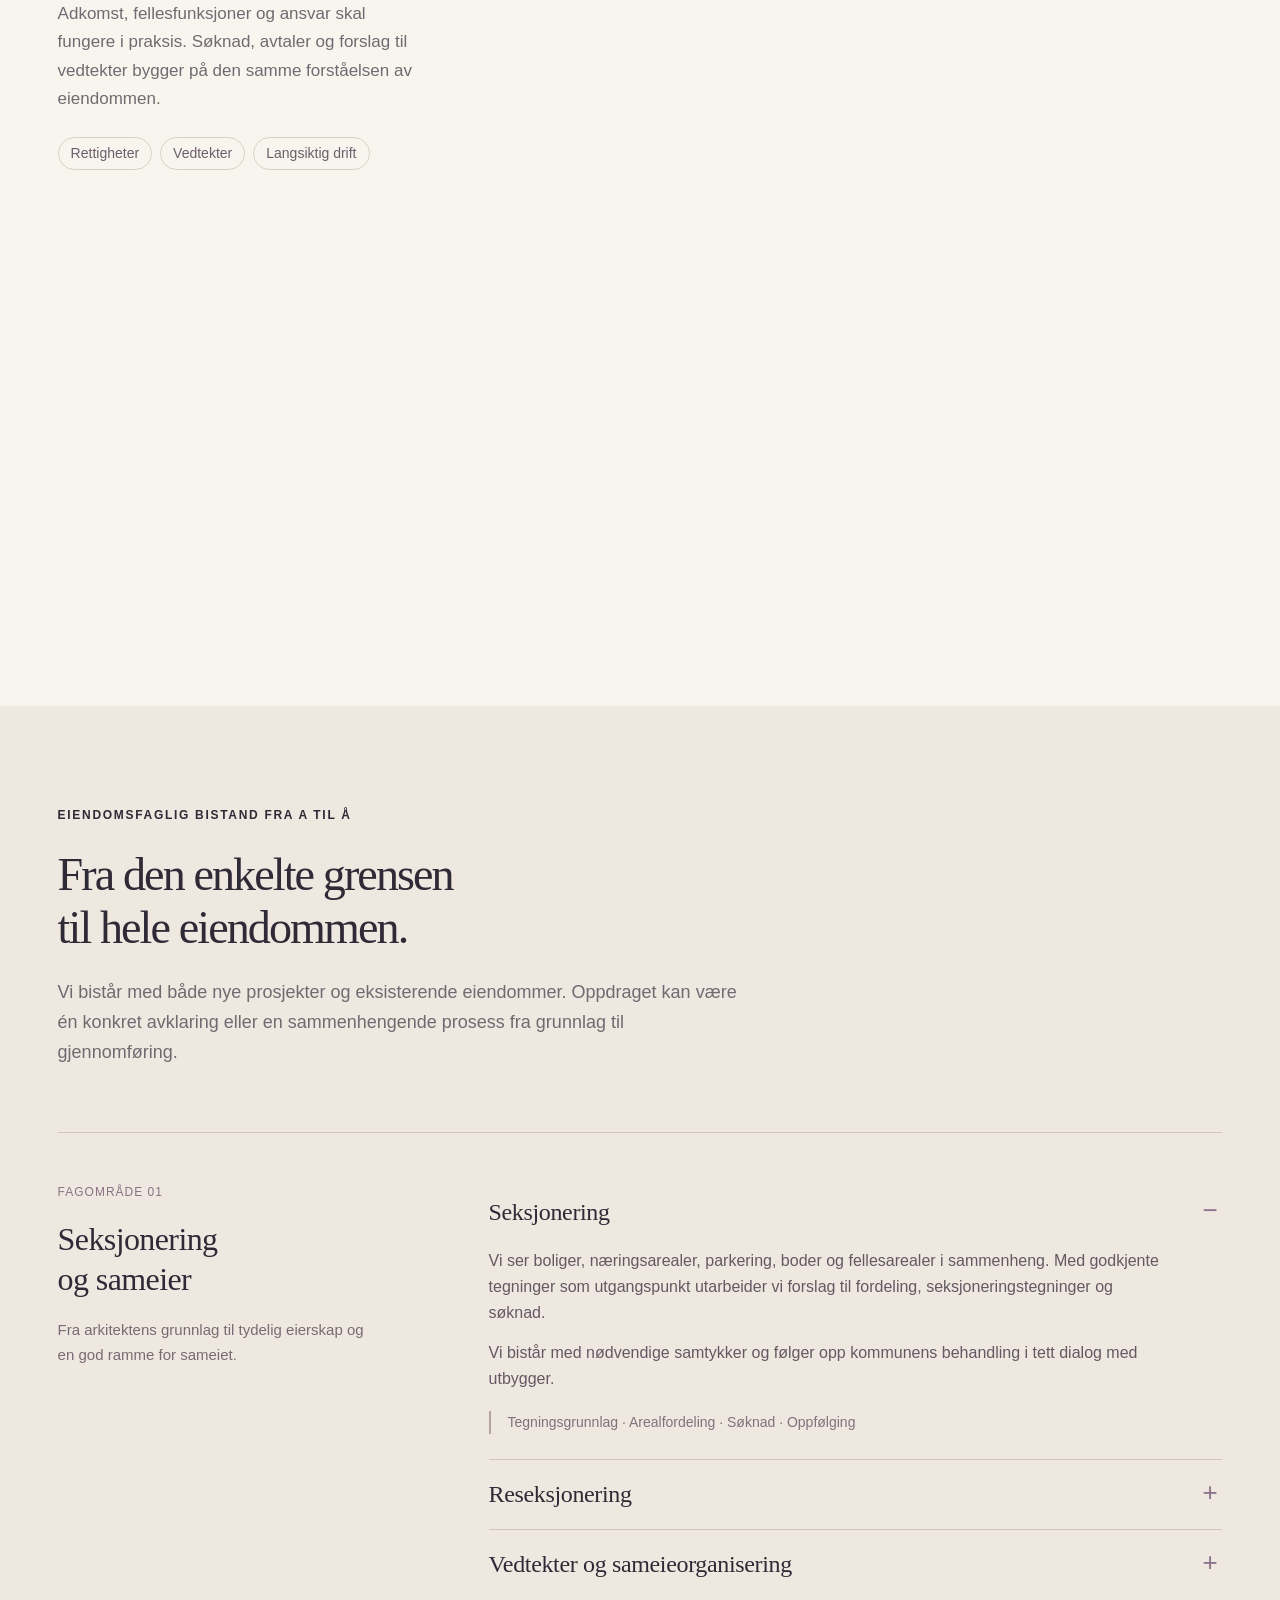
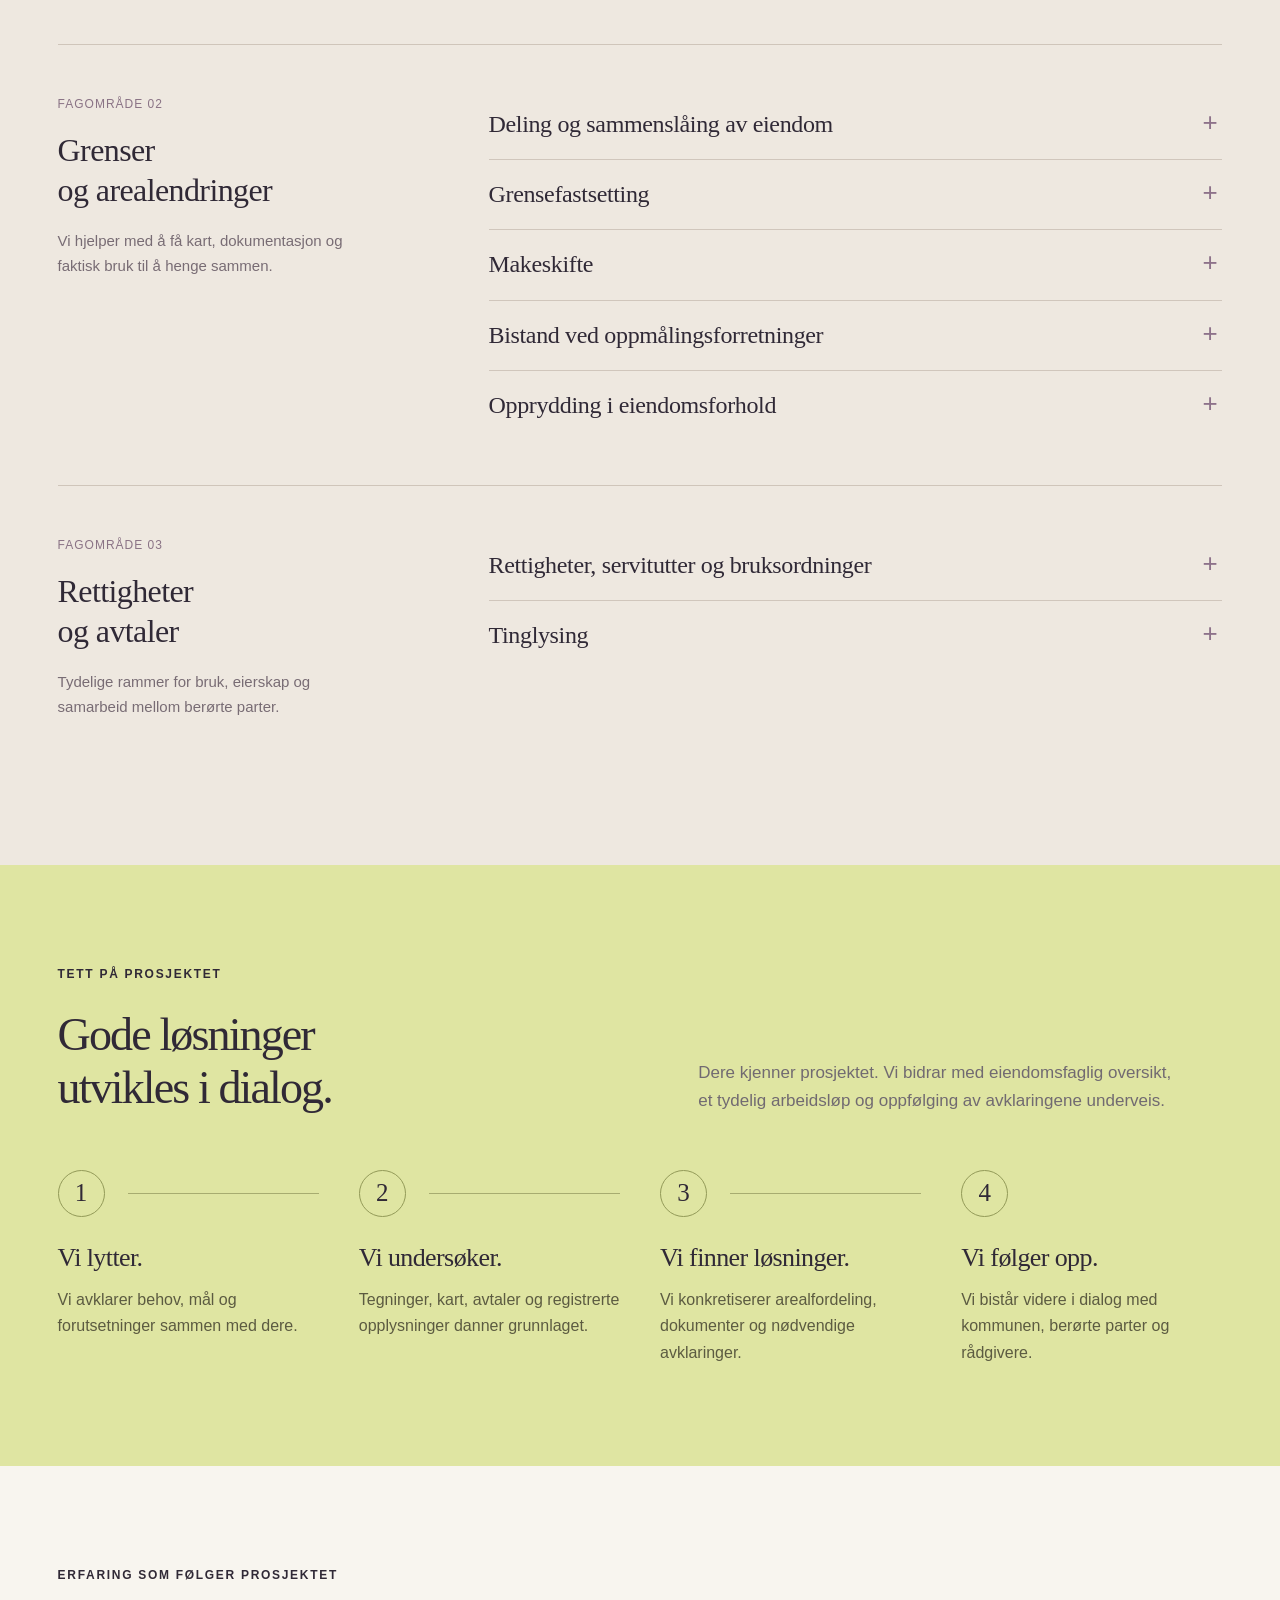
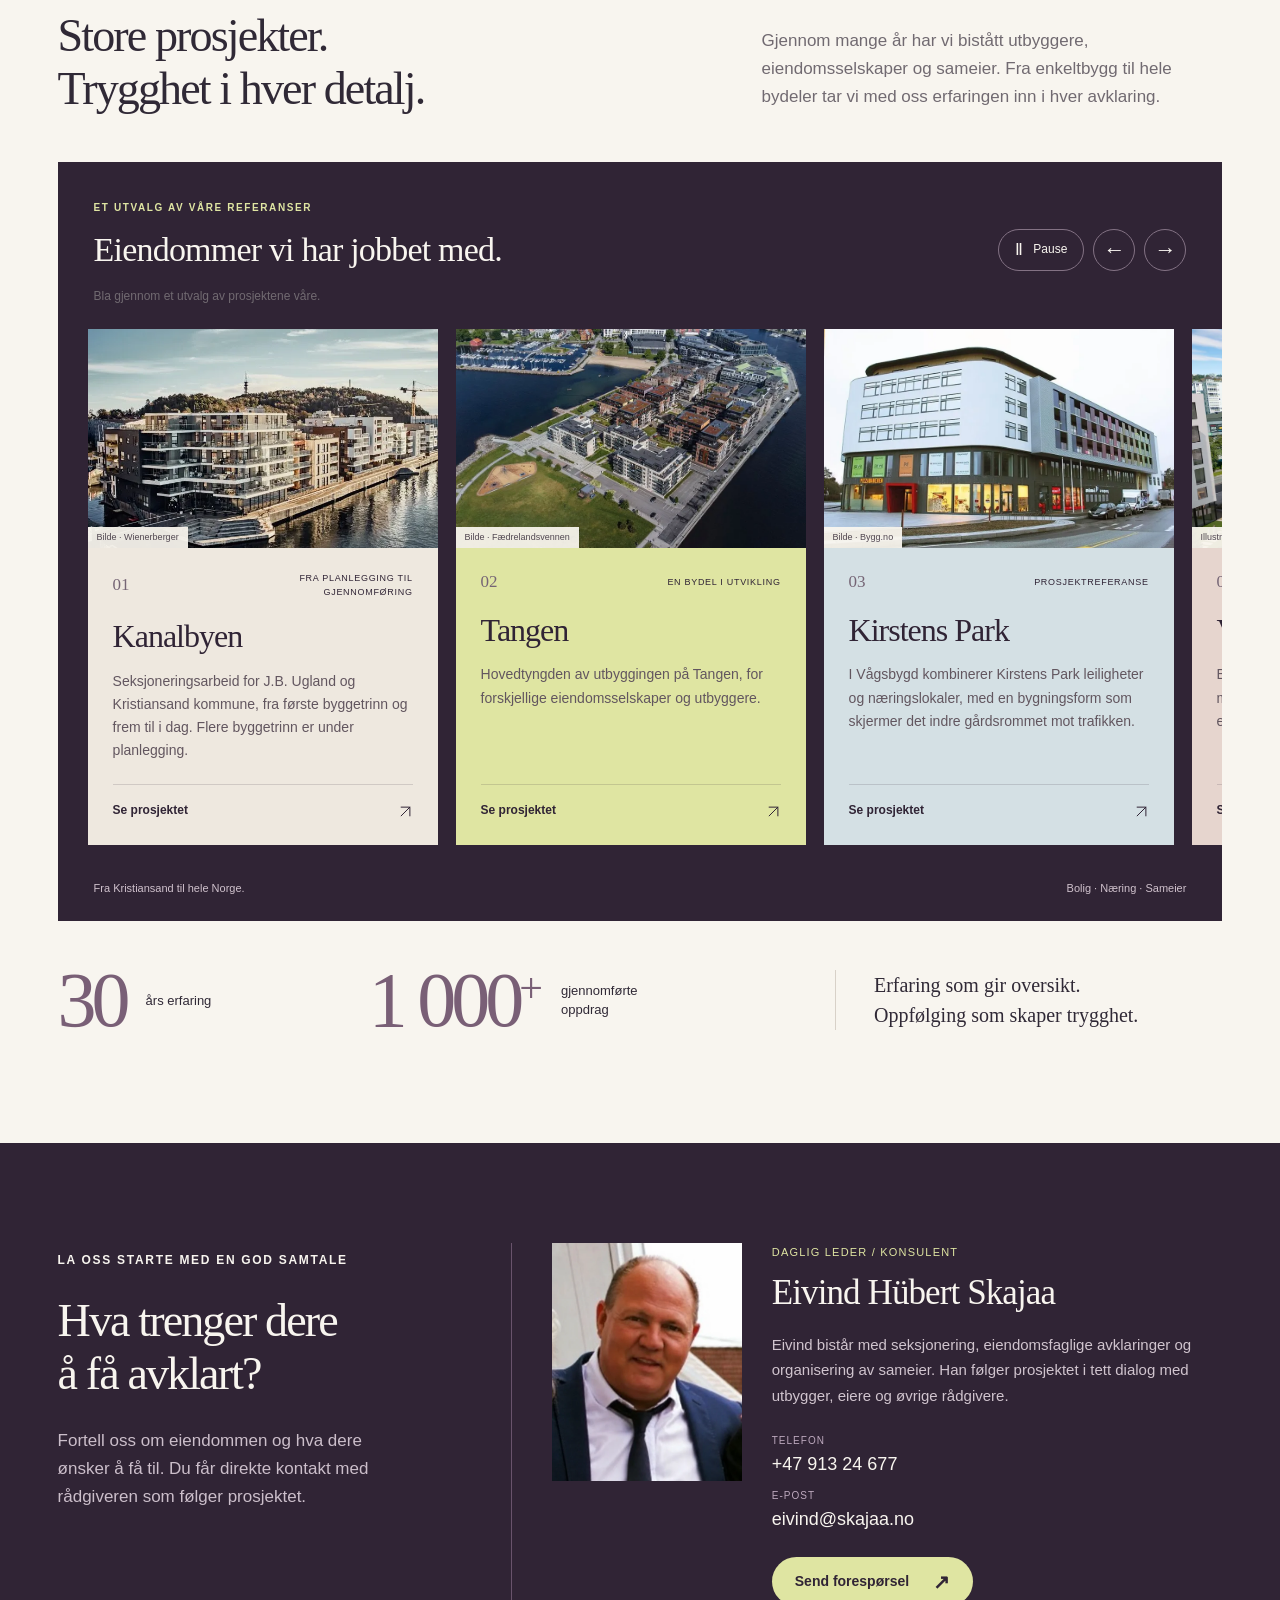
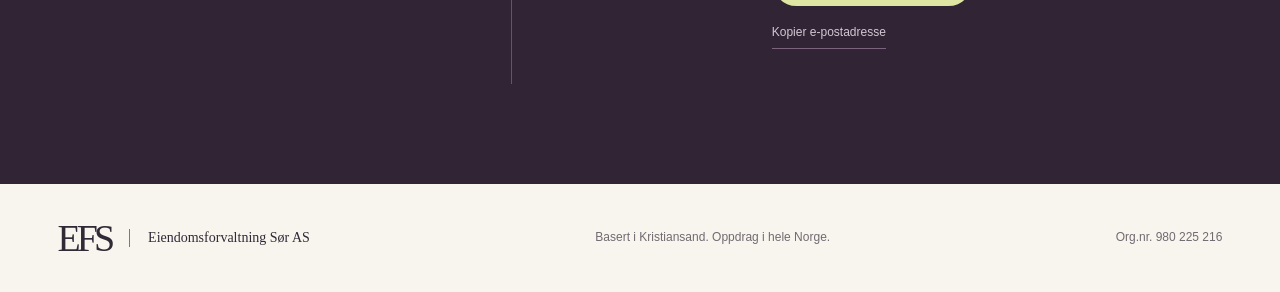
==== commit 6f9168ef: "La originale toppknapper følge fra første scroll Bruk én vedvarende header med samme EFS-logo, konta" ====
--- a/index.html
+++ b/index.html
@@ -1,8 +1,4 @@
-<!doctype html><html lang="nb"><head><meta charset="utf-8"><meta name="viewport" content="width=device-width,initial-scale=1"><meta name="description" content="Eiendomsforvaltning Sør AS. Rådgivning om seksjonering, grenser, rettigheter og sameier. 30 års erfaring og over 1 000 gjennomførte oppdrag. Basert i Kristiansand, med oppdrag i hele Norge."><meta name="theme-color" content="#302435"><title>EFS | Vi gjør eiendom oversiktlig</title><link rel="stylesheet" href="estate.css?v=20261003-seksjonslinjer2"><script src="estate.js?v=20261003-seksjonslinjer" defer></script></head><body><a class="skip" href="#main">Hopp til innhold</a><header class="header wrap"><a class="brand" href="#top" aria-label="Eiendomsforvaltning Sør AS – hjem"><b>EFS</b><span>Eiendomsforvaltning<br>Sør AS</span></a><nav aria-label="Hovedmeny"><a href="#tjenester">Tjenester</a><a href="#arbeidsform">Slik jobber vi</a><a href="#erfaring">Erfaring</a></nav><div class="header-actions"><a href="#kontakt" class="button button-light">Kontakt oss</a><button class="menu-toggle" type="button" data-menu-open aria-controls="site-menu" aria-expanded="false">Meny <span class="menu-icon" aria-hidden="true"><i></i><i></i><i></i></span></button></div></header>
-<div class="floating-header" hidden inert aria-hidden="true">
- <a class="floating-brand glass-surface" href="#top" aria-label="Eiendomsforvaltning Sør AS – til toppen">EFS</a>
- <div class="floating-actions glass-surface"><a class="floating-contact" href="#kontakt">Kontakt oss</a><button class="menu-toggle" type="button" data-menu-open aria-controls="site-menu" aria-expanded="false">Meny <span class="menu-icon" aria-hidden="true"><i></i><i></i><i></i></span></button></div>
-</div>
+<!doctype html><html lang="nb"><head><meta charset="utf-8"><meta name="viewport" content="width=device-width,initial-scale=1"><meta name="description" content="Eiendomsforvaltning Sør AS. Rådgivning om seksjonering, grenser, rettigheter og sameier. 30 års erfaring og over 1 000 gjennomførte oppdrag. Basert i Kristiansand, med oppdrag i hele Norge."><meta name="theme-color" content="#302435"><title>EFS | Vi gjør eiendom oversiktlig</title><link rel="stylesheet" href="estate.css?v=20261003-fast-toppmeny"><script src="estate.js?v=20261003-fast-toppmeny" defer></script></head><body><a class="skip" href="#main">Hopp til innhold</a><header class="header wrap"><a class="brand" href="#top" aria-label="Eiendomsforvaltning Sør AS – hjem"><b>EFS</b><span>Eiendomsforvaltning<br>Sør AS</span></a><nav aria-label="Hovedmeny"><a href="#tjenester">Tjenester</a><a href="#arbeidsform">Slik jobber vi</a><a href="#erfaring">Erfaring</a></nav><div class="header-actions"><a href="#kontakt" class="button button-light">Kontakt oss</a><button class="menu-toggle" type="button" data-menu-open aria-controls="site-menu" aria-expanded="false">Meny <span class="menu-icon" aria-hidden="true"><i></i><i></i><i></i></span></button></div></header>
 <dialog id="site-menu" aria-labelledby="site-menu-title">
  <div class="menu-panel">
   <div class="menu-panel-top"><a class="menu-brand" href="#top" aria-label="Eiendomsforvaltning Sør AS – til toppen">EFS<span>Eiendomsforvaltning<br>Sør AS</span></a><button class="menu-close" type="button" data-menu-close aria-label="Lukk meny" autofocus><svg viewBox="0 0 24 24" fill="none" aria-hidden="true"><path d="m6 6 12 12M18 6 6 18"/></svg></button></div>
@@ -44,8 +40,8 @@
 <span class="plan-label plan-label-two" data-reveal-at="0.73">Seksjon 2</span>
 <span class="plan-label plan-label-three" data-reveal-at="0.83">Seksjon 3</span>
 <span class="plan-label plan-label-four" data-reveal-at="0.83">Seksjon 4</span>
-<span class="plan-label plan-label-common" data-reveal-at="0.93">Fellesareal</span>
-</div></div><div class="drawing-caption"><p id="drawing-title">Et godt grunnlag.</p><span id="drawing-counter" class="drawing-counter">01 / 06</span></div><div class="drawing-progress" aria-hidden="true"><i></i></div><div class="legend"><span>Seksjon 1–4 / boligareal</span><span>Fellesareal / gang, trapp og heis</span></div><p class="drawing-note">Forenklet illustrasjon. Faktisk arealfordeling og rettigheter avklares for den enkelte eiendom.</p></div></div></section>
+<span class="plan-label plan-label-common" data-reveal-at="0.83">Fellesareal</span>
+</div></div><div class="drawing-caption"><p id="drawing-title">Et godt grunnlag.</p><span id="drawing-counter" class="drawing-counter">01 / 05</span></div><div class="drawing-progress" aria-hidden="true"><i></i></div><div class="legend"><span>Seksjon 1–4 / boligareal</span><span>Fellesareal / gang, trapp og heis</span></div><p class="drawing-note">Forenklet illustrasjon. Faktisk arealfordeling og rettigheter avklares for den enkelte eiendom.</p></div></div></section>
 <section class="services section" id="tjenester"><div class="wrap"><div class="services-intro"><p class="eyebrow">EIENDOMSFAGLIG BISTAND FRA A TIL Å</p><h2>Fra den enkelte grensen<br>til hele eiendommen.</h2><p>Vi bistår med både nye prosjekter og eksisterende eiendommer. Oppdraget kan være én konkret avklaring eller en sammenhengende prosess fra grunnlag til gjennomføring.</p></div><div class="service-group"><div class="group-title"><span>FAGOMRÅDE 01</span><h3>Seksjonering<br>og sameier</h3><p>Fra arkitektens grunnlag til tydelig eierskap og en god ramme for sameiet.</p></div><div class="service-list"><details open><summary>Seksjonering</summary><div><p>Vi ser boliger, næringsarealer, parkering, boder og fellesarealer i sammenheng. Med godkjente tegninger som utgangspunkt utarbeider vi forslag til fordeling, seksjoneringstegninger og søknad.</p><p>Vi bistår med nødvendige samtykker og følger opp kommunens behandling i tett dialog med utbygger.</p><p class="deliverables">Tegningsgrunnlag · Arealfordeling · Søknad · Oppfølging</p></div></details><details><summary>Reseksjonering</summary><div><p>Når en eiendom endres, må seksjoneringen følge med. Vi bistår ved endret arealfordeling, sammenslåing eller oppdeling av seksjoner og endringer mellom fellesareal og tilleggsareal.</p><p>Vi gjennomgår dokumentasjonen, avklarer behovet for samtykker og utarbeider tegninger og søknadsgrunnlag.</p><p class="deliverables">Eksisterende seksjonering · Endringsbehov · Samtykker · Søknad</p></div></details><details><summary>Vedtekter og sameieorganisering</summary><div><p>En god seksjonering bør følges av vedtekter som passer til eiendommen. Vi foreslår bestemmelser om bruk, vedlikehold, ansvar og fellesfunksjoner.</p><p>Vi bistår også med organisering og oppdatering av sameiet, slik at dokumentasjonen og den praktiske bruken henger sammen.</p><p class="deliverables">Vedtekter · Ansvarsfordeling · Organisering</p></div></details></div></div><div class="service-group"><div class="group-title"><span>FAGOMRÅDE 02</span><h3>Grenser<br>og arealendringer</h3><p>Vi hjelper med å få kart, dokumentasjon og faktisk bruk til å henge sammen.</p></div><div class="service-list"><details><summary>Deling og sammenslåing av eiendom</summary><div><p>Vi bistår når en eiendom skal deles, eller flere eiendommer skal samles. Vi gjennomgår eiendomsforhold, plangrunnlag og aktuelle forutsetninger før søknadsarbeidet starter.</p><p>Arbeidet kan omfatte søknader, nabovarsling, erklæringer og oppfølging overfor kommunen.</p><p class="deliverables">Mulighetsavklaring · Søknadsgrunnlag · Nabovarsling</p></div></details><details><summary>Grensefastsetting</summary><div><p>Uklare grenser kan gjøre både bruk og endringer vanskelig. Vi samler kart, avtaler og eldre dokumentasjon og hjelper med å avklare hva som må undersøkes videre.</p><p>Vi bistår i dialog med berørte eiere og kommunen for å få et tydelig grunnlag for videre avklaringer.</p><p class="deliverables">Dokumentgjennomgang · Grenseavklaring · Prosessbistand</p></div></details><details><summary>Makeskifte</summary><div><p>Når eiere bytter areal, kan eiendommene få en mer hensiktsmessig form. Vi bistår med å beskrive arealene, avklare partenes behov og forberede grunnlaget for en løsning.</p><p>Vi følger opp avtaler og den aktuelle fremgangsmåten for å gjennomføre endringen.</p><p class="deliverables">Arealbytte · Avtalegrunnlag · Gjennomføring</p></div></details><details><summary>Bistand ved oppmålingsforretninger</summary><div><p>Vi forbereder dokumentasjon og hjelper med å avklare hva oppmålingen skal omfatte. Deretter følger vi opp dialogen med kommunen og øvrige berørte parter.</p><p>Slik får oppmålingsforretningen et tydelig grunnlag i prosjektets behov og avklarte eiendomsforhold.</p><p class="deliverables">Grunnlag · Koordinering · Oppfølging</p></div></details><details><summary>Opprydding i eiendomsforhold</summary><div><p>Over tid kan bruk, grenser og registrerte opplysninger komme i utakt. Vi gjennomgår forholdene og lager en oversikt over hva som bør avklares eller endres.</p><p>Aktuelle tiltak kan være grensejustering, avklaring av rettigheter, oppmåling eller oppdatering av dokumentasjon.</p><p class="deliverables">Kartlegging · Prioriterte tiltak · Dokumentasjon</p></div></details></div></div><div class="service-group"><div class="group-title"><span>FAGOMRÅDE 03</span><h3>Rettigheter<br>og avtaler</h3><p>Tydelige rammer for bruk, eierskap og samarbeid mellom berørte parter.</p></div><div class="service-list"><details><summary>Rettigheter, servitutter og bruksordninger</summary><div><p>Adkomst, parkering, vann, ledninger og annen bruk av eiendom trenger tydelige rammer. Vi bistår med å kartlegge eksisterende rettigheter og beskrive nye ordninger.</p><p>Vi hjelper med avtalegrunnlag, bruksordninger og dokumenter for tinglysing, også ved organisering av privat vei.</p><p class="deliverables">Rettighetsavklaring · Bruksordninger · Avtaler</p></div></details><details><summary>Tinglysing</summary><div><p>Vi hjelper med å gjøre avtalte eiendomsforhold klare for registrering. Det omfatter kontroll av eiendomsopplysninger, dokumentgrunnlag og nødvendige vedlegg.</p><p>Vi bistår med innsending og oppfølging, og med å avklare hvilke dokumenter saken krever.</p><p class="deliverables">Dokumenter · Signaturer og vedlegg · Registrering</p></div></details></div></div></div></section>
 <section class="process section" id="arbeidsform"><div class="wrap"><div class="section-heading"><div><p class="eyebrow">TETT PÅ PROSJEKTET</p><h2>Gode løsninger<br>utvikles i dialog.</h2></div><p>Dere kjenner prosjektet. Vi bidrar med eiendomsfaglig oversikt, et tydelig arbeidsløp og oppfølging av avklaringene underveis.</p></div><ol class="process-grid"><li><span>1</span><h3>Vi lytter.</h3><p>Vi avklarer behov, mål og forutsetninger sammen med dere.</p></li><li><span>2</span><h3>Vi undersøker.</h3><p>Tegninger, kart, avtaler og registrerte opplysninger danner grunnlaget.</p></li><li><span>3</span><h3>Vi finner løsninger.</h3><p>Vi konkretiserer arealfordeling, dokumenter og nødvendige avklaringer.</p></li><li><span>4</span><h3>Vi følger opp.</h3><p>Vi bistår videre i dialog med kommunen, berørte parter og rådgivere.</p></li></ol></div></section>
 <section class="experience section wrap" id="erfaring">
--- a/estate.css
+++ b/estate.css
@@ -18,17 +18,18 @@
 @media(max-width:520px){.consultant-card{grid-template-columns:1fr;gap:25px;padding-top:28px}.consultant-portrait{width:200px;max-width:65%}.consultant-portrait img{aspect-ratio:4/5}.consultant-details h3{font-size:33px;max-width:none}.contact p.consultant-bio{font-size:16px;max-width:none}.consultant-methods a{font-size:19px}.consultant-actions .button{min-height:48px;font-size:15px}.consultant-actions .copy{padding:10px 0;margin-top:10px}.consultant-methods{gap:17px}}
 
 /* Grenser og tekst følger plantegningens 1536 x 1024-koordinater. */
-.drawing-frame{aspect-ratio:1.5;--plan-red:#c5232b}.story-copy{padding-bottom:clamp(180px,30vh,300px)}.story-chapter{min-height:78vh}
+.drawing-frame{aspect-ratio:1.5;container-type:inline-size;--plan-red:#c5232b}.story-copy{padding-bottom:clamp(180px,30vh,300px)}.story-chapter{min-height:78vh}
 .drawing-annotations,.plan-boundaries{position:absolute;inset:0;width:100%;height:100%;pointer-events:none}
 .plan-boundary{fill:none;stroke:var(--plan-red);stroke-width:2.5;stroke-linecap:butt;stroke-linejoin:miter;vector-effect:non-scaling-stroke}
 .has-scroll-labels .plan-boundary{stroke-dasharray:1;stroke-dashoffset:var(--boundary-offset,1)}
-.plan-label{position:absolute;left:25.4%;top:30.5%;transform:translate(-50%,-50%);color:var(--plan-red);font:800 18px/1.1 Arial,sans-serif;white-space:nowrap}
-.plan-label-two{left:76.6%}.plan-label-three{top:66.5%}.plan-label-four{left:76.6%;top:66.5%}
+.plan-label{position:absolute;left:16%;top:32%;transform:translate(-50%,-50%);color:var(--plan-red);font:800 18px/1.1 Arial,sans-serif;white-space:nowrap}
+.plan-label-two{left:84%}.plan-label-three{top:68.5%}.plan-label-four{left:84%;top:68.5%}
 .plan-label-common{left:50%;top:50%;font-size:16px}
 .has-scroll-labels .plan-label{opacity:var(--label-reveal,0);transform:translate(-50%,-50%) translateY(var(--label-rise,6px))}
+.has-scroll-labels .plan-label-common{transform:translate(-50%,-50%)}
 @media(max-width:1100px){.plan-label{font-size:16px}.plan-label-common{font-size:14px}}
-@media(max-width:760px){.story-copy{padding-bottom:0}.story-chapter{min-height:62vh}.plan-boundary{stroke-width:1.7}.plan-label{font-size:14px}.plan-label-common{font-size:12px}}
-@media(max-width:370px){.plan-label{font-size:12px}.plan-label-common{font-size:11px}}
+@media(max-width:760px){.story-copy{padding-bottom:0}.story-chapter{min-height:62vh}.plan-boundary{stroke-width:1.7}.plan-label{font-size:clamp(8px,2.85cqw,14px)}.plan-label-common{font-size:12px}}
+@media(max-width:370px){.plan-label-common{font-size:11px}}
 @media(prefers-reduced-motion:reduce){.story-copy{padding-bottom:0}.story-chapter{min-height:0}.has-scroll-labels .plan-label{opacity:1;transform:translate(-50%,-50%)}.has-scroll-labels .plan-boundary{stroke-dashoffset:0}}
 
 /* Prosjektbilder og tydelige lenker i referansekarusellen. */
@@ -50,26 +51,19 @@
 @media(max-width:760px){.project-card-photo{width:min(330px,82vw);padding:0;min-height:0}.project-card-link{min-height:460px}.project-card-body{padding:21px 23px 23px}.project-card-photo h4{font-size:30px}.project-photo figcaption{font-size:9px}}
 @media(prefers-reduced-motion:reduce){.project-card-link:hover .project-photo img,.project-card-link:hover .project-visit svg{transform:none}}
 
-/* Flytende navigasjon i sidens varme krem- og plommefarger. */
+/* Samme toppmeny følger fra første scroll, uten ekstra glassbokser. */
+body{padding-top:98px}
+.header{position:fixed;top:0;left:50%;transform:translateX(-50%);z-index:30;pointer-events:none}
+.header> a,.header> nav,.header-actions{pointer-events:auto}
+.menu-open .header{left:calc(50% - var(--menu-scrollbar,0px)/2);width:var(--menu-header-width)}
+.drawing-stage{top:90px}
 .header-actions{display:flex;align-items:center;gap:10px;margin-left:auto}
-.menu-toggle{display:none;align-items:center;justify-content:center;gap:13px;min-height:46px;padding:10px 17px;border:1px solid #30243530;border-radius:50px;background:transparent;color:var(--plum);font:500 14px/1.2 Arial,sans-serif;cursor:pointer;white-space:nowrap}
-.has-floating-nav .menu-toggle{display:inline-flex}
+.menu-toggle{display:inline-flex;align-items:center;justify-content:center;gap:13px;min-height:46px;padding:10px 17px;border:1px solid #30243530;border-radius:50px;background:transparent;color:var(--plum);font:500 14px/1.2 Arial,sans-serif;cursor:pointer;white-space:nowrap}
 .menu-icon{display:flex;width:18px;flex-direction:column;gap:4px}
 .menu-icon i{height:1.5px;width:18px;background:currentColor;border-radius:2px;transition:transform .2s ease}
 .menu-toggle:hover .menu-icon i:nth-child(2){transform:translateX(-3px)}
 .header-actions .button{white-space:nowrap;min-height:46px;display:inline-flex;align-items:center;justify-content:center}
-.floating-header[hidden]{display:none}
-.floating-header{position:fixed;top:16px;left:50%;width:min(1390px,91%);transform:translate(-50%,-12px);z-index:30;display:flex;align-items:center;justify-content:space-between;gap:12px;pointer-events:none;opacity:0;visibility:hidden;transition:opacity .22s ease,transform .22s ease,visibility .22s}
-.floating-header.is-visible{opacity:1;visibility:visible;transform:translate(-50%,0)}
-.glass-surface{background:#f8f5eff0;border:1px solid #ffffffc7;box-shadow:0 5px 24px #30243515,0 1px 3px #3024350a;pointer-events:auto}
-@supports(backdrop-filter:blur(1px)){.glass-surface{background:#f8f5efcf;backdrop-filter:blur(16px) saturate(1.15);-webkit-backdrop-filter:blur(16px) saturate(1.15)}}
-.floating-brand{display:flex;align-items:center;justify-content:center;min-width:88px;height:58px;padding:0 16px;border-radius:17px;font:36px/1 Georgia,serif;letter-spacing:-2px;color:var(--plum)}
-.floating-actions{display:flex;align-items:center;gap:3px;padding:5px;border-radius:18px;min-height:58px}
-.floating-contact{display:flex;align-items:center;justify-content:center;min-height:46px;padding:0 21px;border-radius:13px;background:var(--lime);color:var(--plum);font-size:14px;font-weight:500;white-space:nowrap;transition:background .2s}
-.floating-contact:hover{background:#d4dd8e}
-.floating-actions .menu-toggle{border:0;border-radius:13px;padding-inline:18px}
-.floating-actions .menu-toggle:hover{background:#ffffff60}
-html.has-floating-nav{scroll-padding-top:100px}
+html{scroll-padding-top:100px}
 #site-menu{position:fixed;inset:16px max(4.5vw,calc((100vw - 1390px)/2)) auto auto;margin:0;padding:0;width:min(350px,calc(100% - 64px));height:auto;max-width:none;max-height:calc(100dvh - 112px);border:1px solid #fff9;border-radius:18px;background:#f8f5eff5;color:var(--plum);box-shadow:0 12px 50px #1e102a26;overflow:auto;overscroll-behavior:contain}
 #site-menu[open]{animation:menu-enter .25s ease both}
 #site-menu::backdrop{background:#24182c1a}
@@ -95,11 +89,11 @@
 .menu-symbol-chat{background:#edf0d0}
 .menu-links a:focus-visible{outline-offset:4px;border-radius:3px}
 @keyframes menu-enter{from{opacity:0;transform:translateX(18px)}to{opacity:1;transform:translateX(0)}}
-@media(max-width:1100px){.header{gap:18px}.header nav{gap:18px}.header-actions{gap:8px}.has-floating-nav .drawing-stage{top:90px}}
-@media(max-width:1000px){.has-floating-nav .header nav{display:none}.header-actions{margin-left:auto}}
-@media(max-width:760px){.floating-header{width:calc(100% - 32px);top:12px}.floating-brand{height:56px;min-width:77px;font-size:33px;padding-inline:12px}.floating-actions{min-height:56px;padding:4px}.floating-contact{padding-inline:17px}.floating-actions .menu-toggle{padding-inline:14px}.has-floating-nav .drawing-stage{top:86px}html.has-floating-nav{scroll-padding-top:92px}.header-actions .button{padding:11px 17px;font-size:13px}.header-actions .menu-toggle{font-size:13px;padding:10px 14px;gap:10px}#site-menu{inset:12px 12px auto auto;max-height:calc(100dvh - 108px)}.menu-links a{font-size:18px}}
-@media(max-width:520px){.has-floating-nav .header{width:calc(100% - 32px)}.has-floating-nav .header .brand span{display:none}.header-actions{gap:7px}.header-actions .button{padding-inline:16px}.header-actions .menu-toggle{padding-inline:12px}}
-@media(max-width:360px){.floating-contact{padding-inline:13px;font-size:13px}.floating-actions .menu-toggle{padding-inline:11px;font-size:13px;gap:9px}.floating-brand{min-width:68px;font-size:30px}.menu-links a{font-size:17px;gap:8px}.menu-panel{padding-inline:16px}.menu-brand{font-size:26px;gap:8px}.menu-brand span{padding-left:8px;font-size:9px}.header-actions .button{padding-inline:13px}.header-actions .menu-toggle{padding-inline:10px}}
+@media(max-width:1100px){.header{gap:18px}.header nav{gap:18px}.header-actions{gap:8px}}
+@media(max-width:1000px){.header nav{display:none}.header-actions{margin-left:auto}}
+@media(max-width:760px){body{padding-top:88px}.drawing-stage{top:86px}html{scroll-padding-top:92px}.header-actions .button{padding:11px 17px;font-size:13px}.header-actions .menu-toggle{font-size:13px;padding:10px 14px;gap:10px}#site-menu{inset:12px 12px auto auto;max-height:calc(100dvh - 108px)}.menu-links a{font-size:18px}}
+@media(max-width:520px){.header{width:calc(100% - 32px)}.header .brand span{display:none}.header-actions{gap:7px}.header-actions .button{padding-inline:16px}.header-actions .menu-toggle{padding-inline:12px}}
+@media(max-width:360px){.menu-links a{font-size:17px;gap:8px}.menu-panel{padding-inline:16px}.menu-brand{font-size:26px;gap:8px}.menu-brand span{padding-left:8px;font-size:9px}.header-actions .button{padding-inline:13px}.header-actions .menu-toggle{padding-inline:10px}}
 
-@media(max-width:760px) and (max-height:560px){.has-floating-nav .drawing-stage{position:relative;top:auto}}
-@media(prefers-reduced-motion:reduce){.floating-header,.menu-icon i{transition:none}#site-menu[open]{animation:none}.has-floating-nav .drawing-stage{position:relative;top:auto}}
+@media(max-width:760px) and (max-height:560px){.drawing-stage{position:relative;top:auto}}
+@media(prefers-reduced-motion:reduce){.menu-icon i{transition:none}#site-menu[open]{animation:none}.drawing-stage{position:relative;top:auto}}
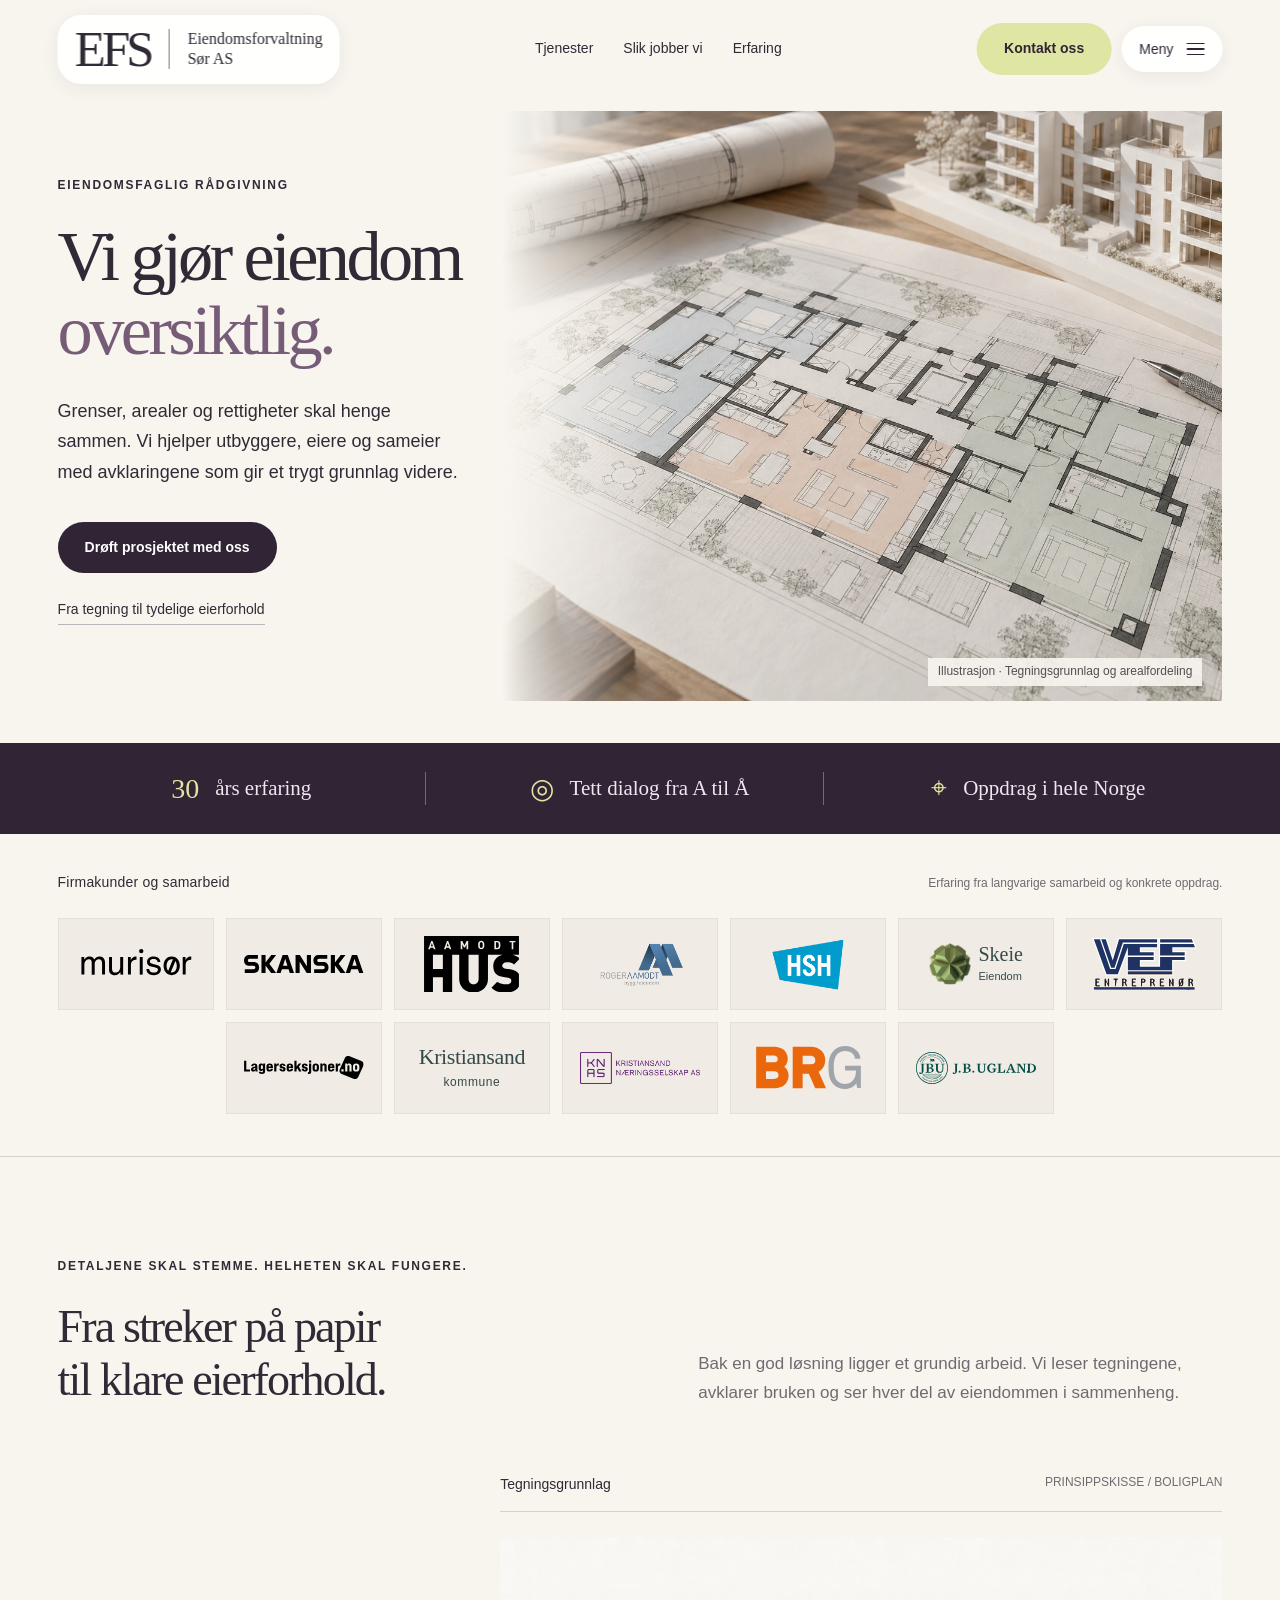
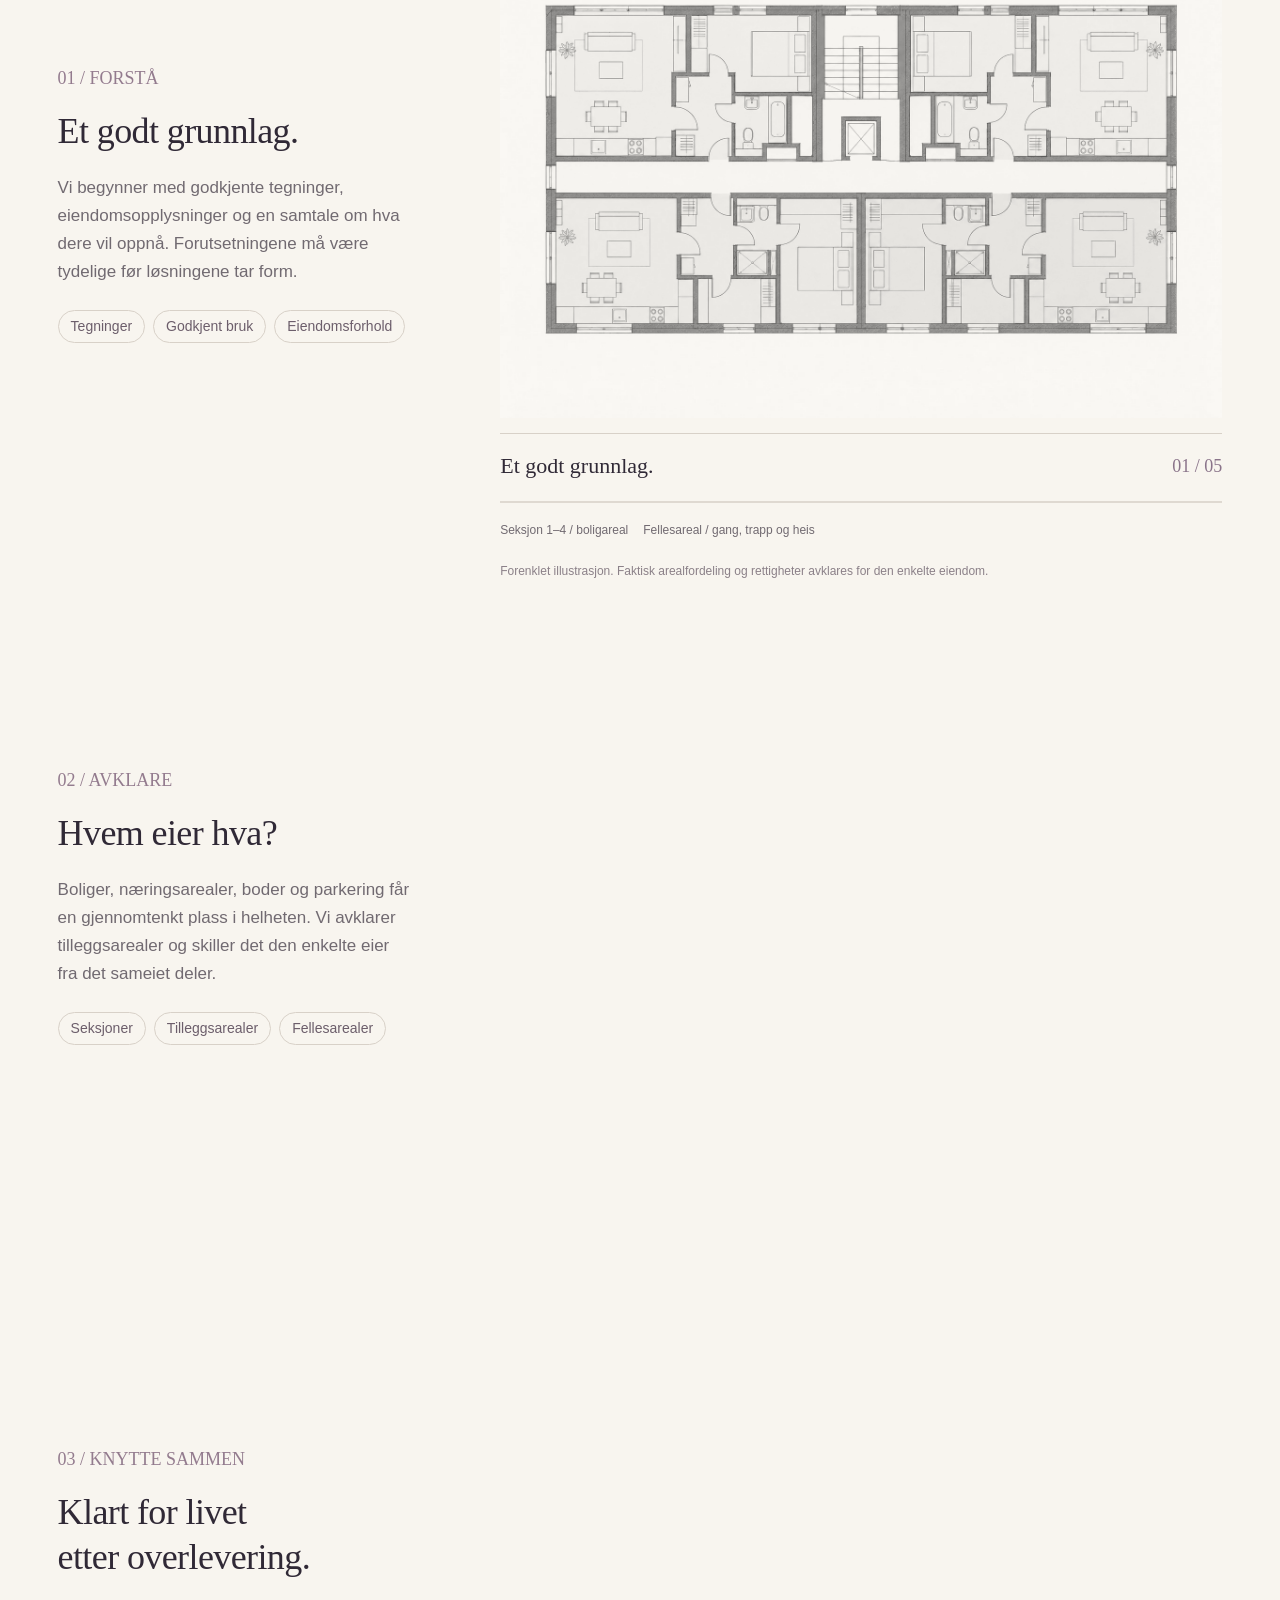
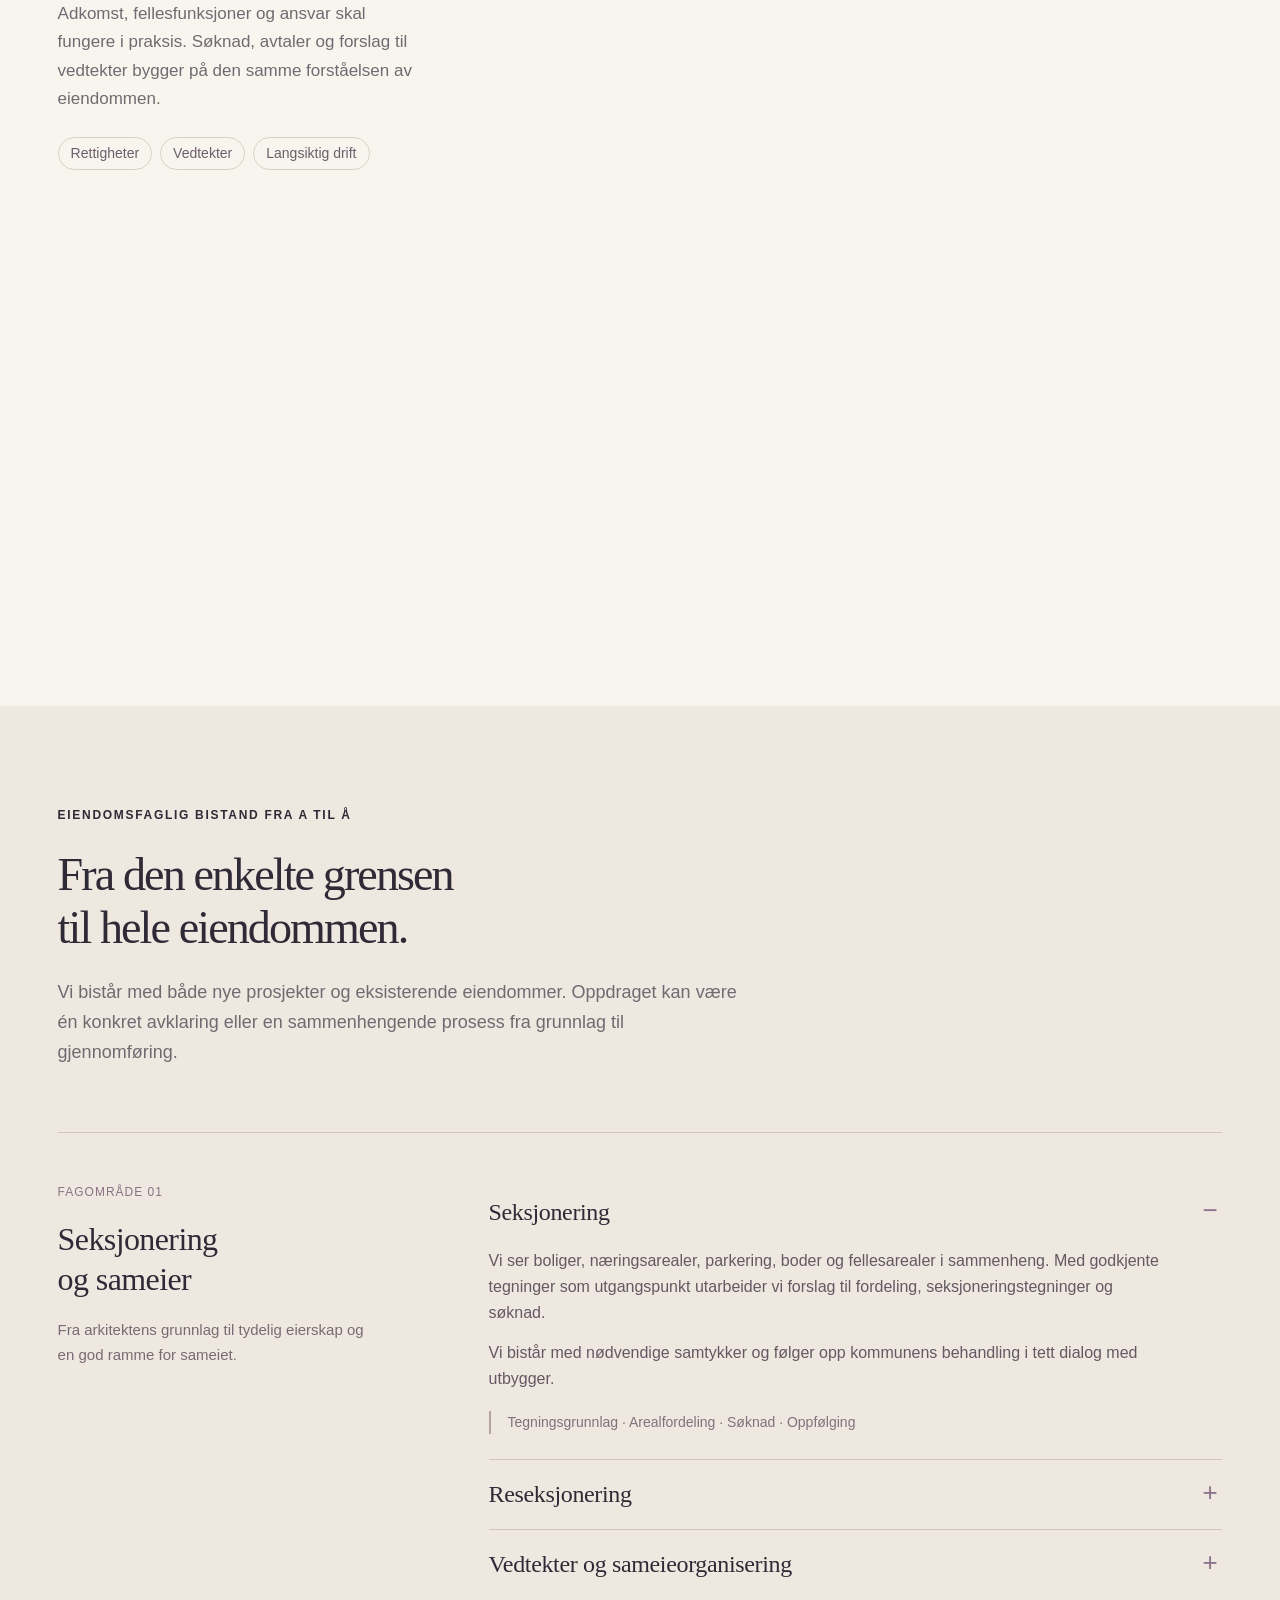
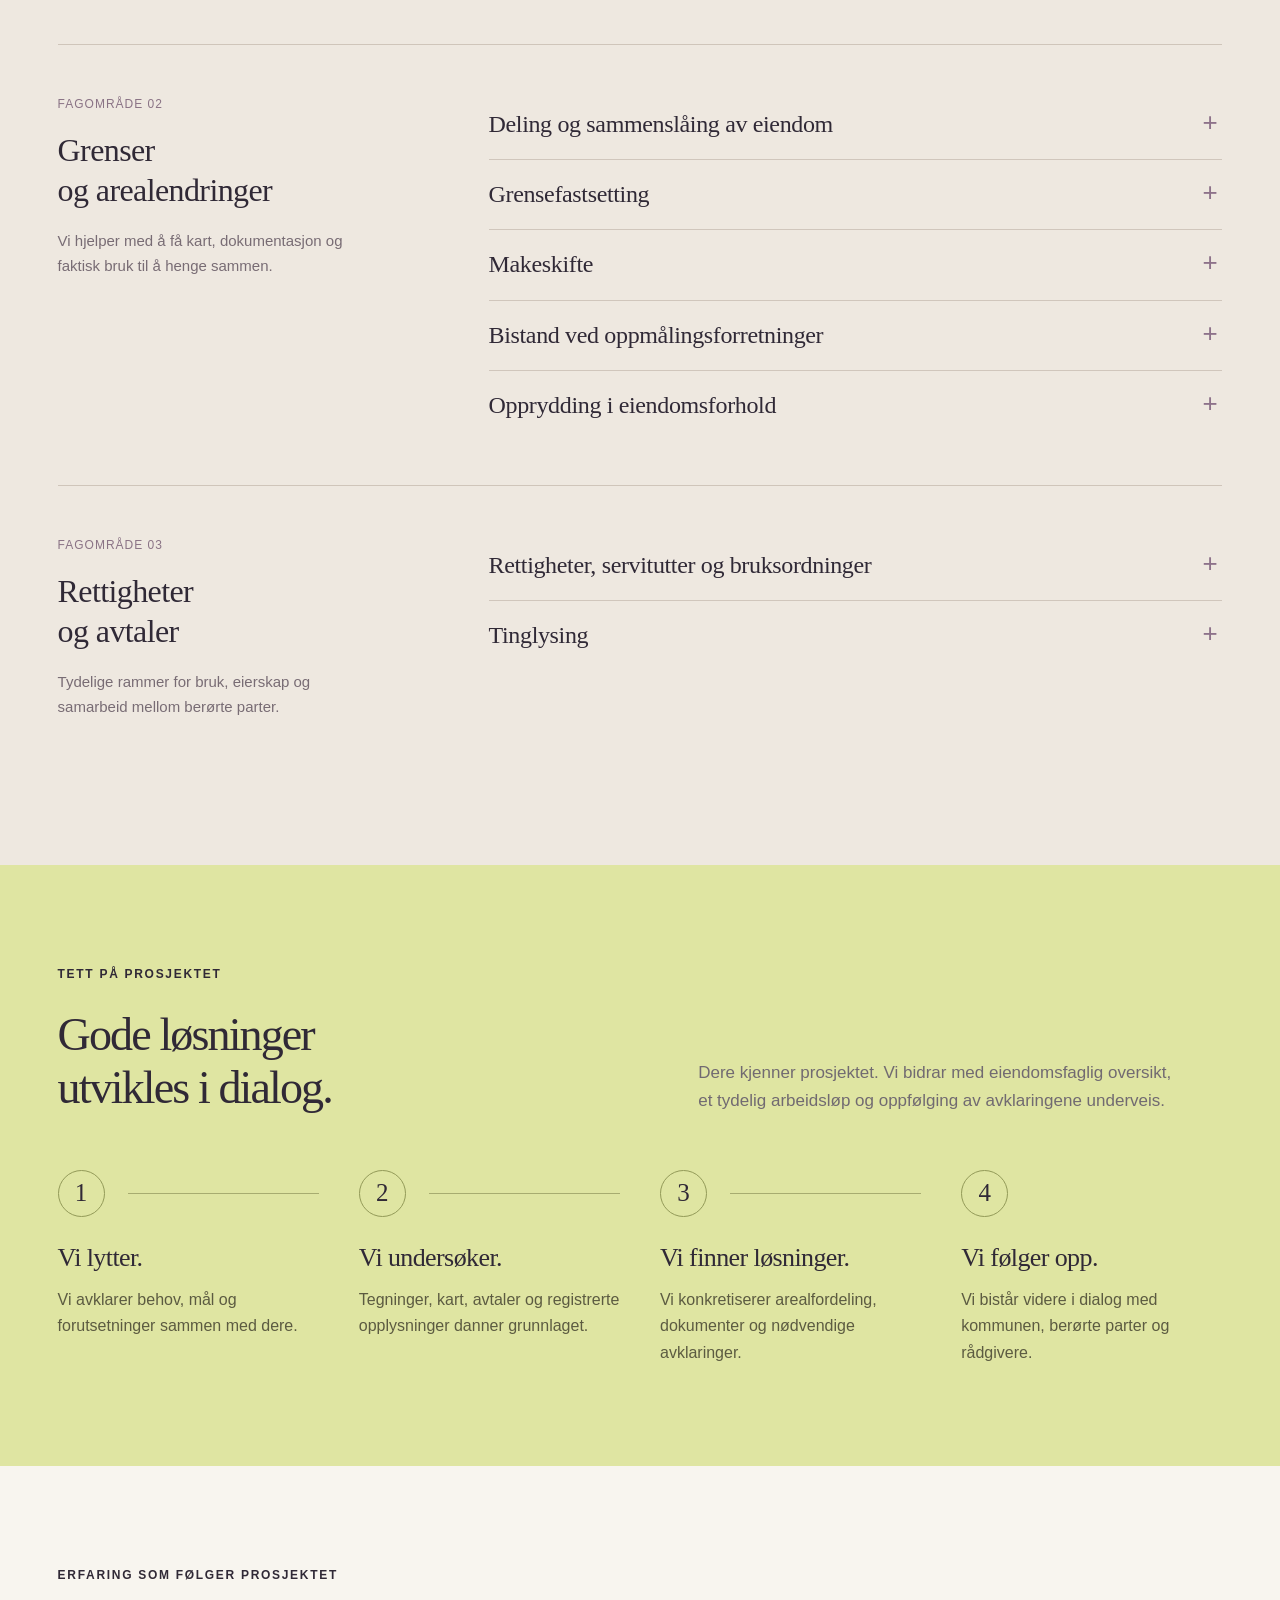
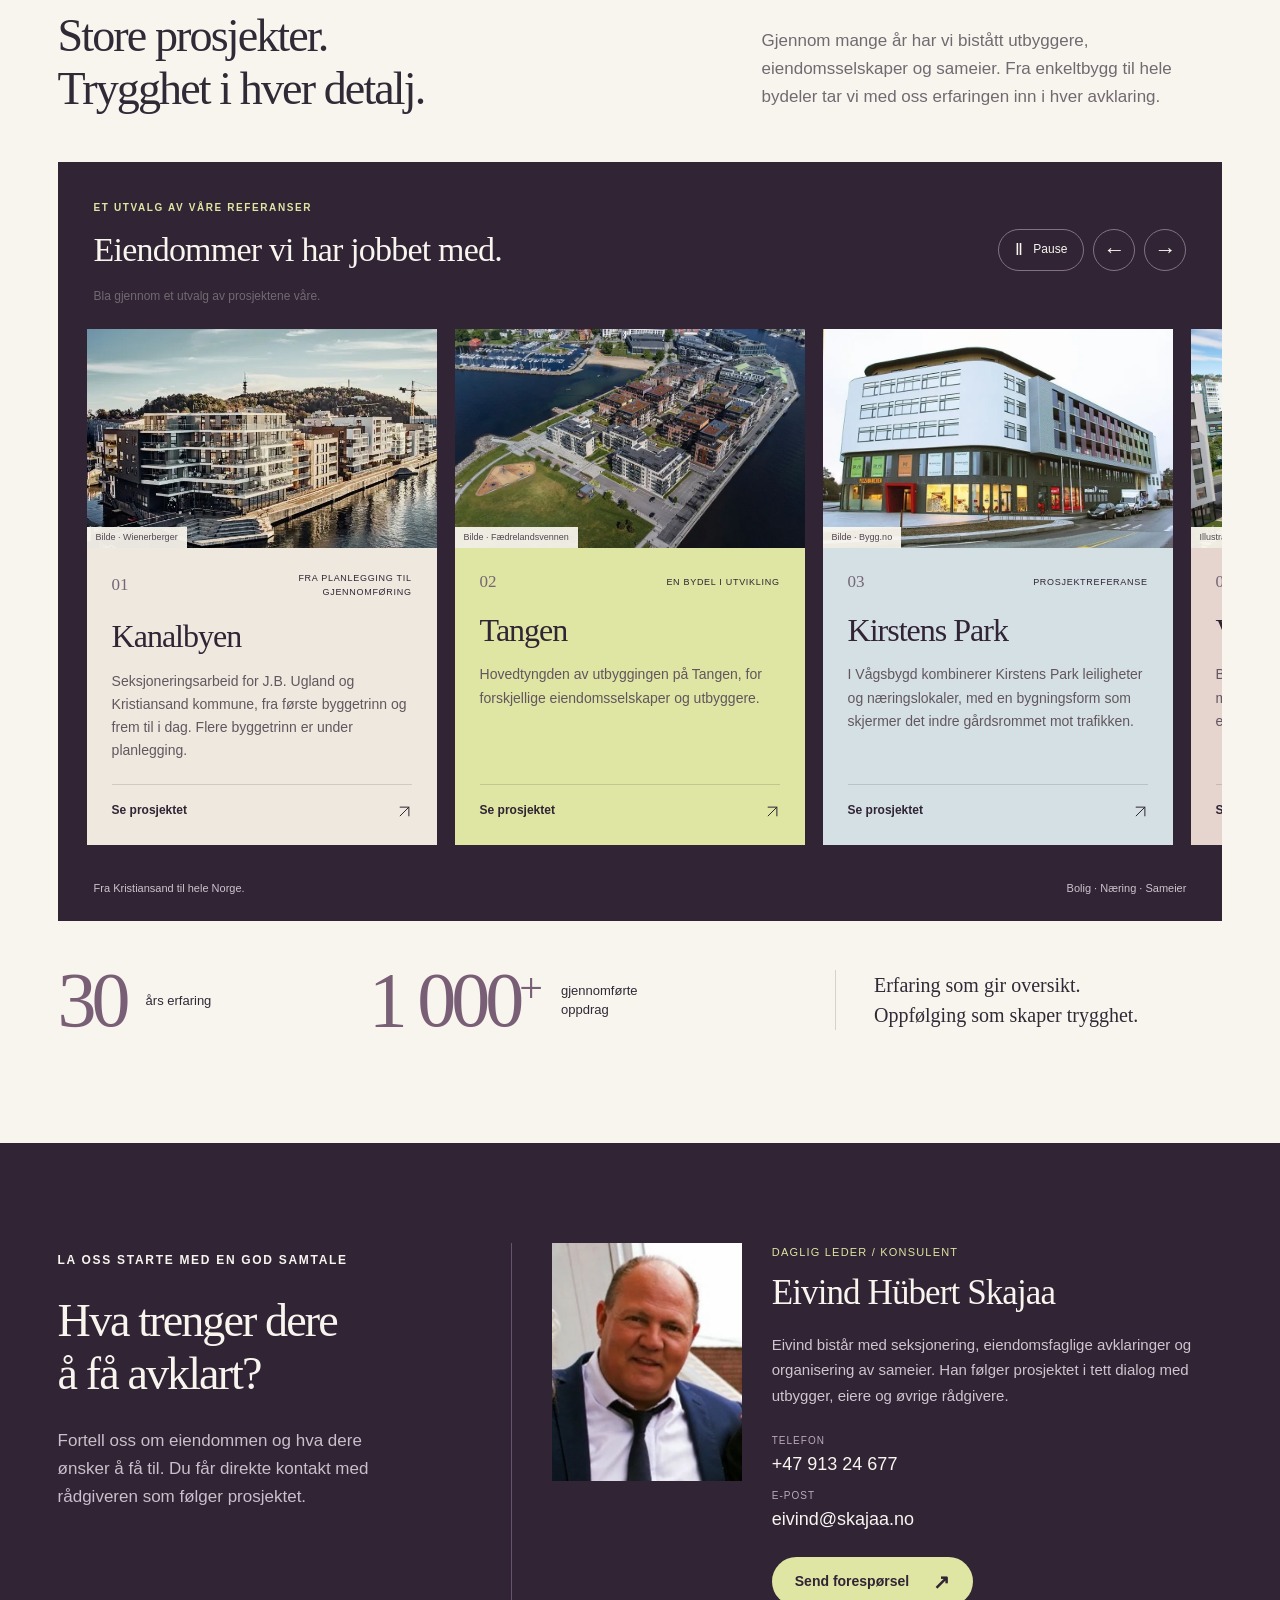
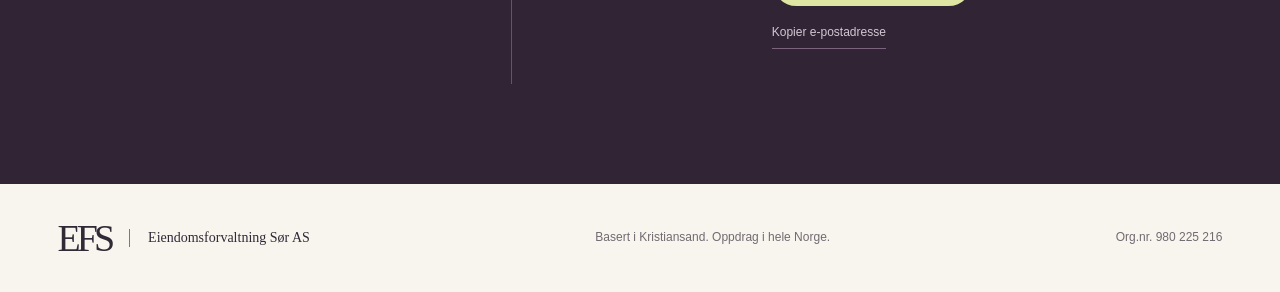
==== commit 39c6ce24: "Gi EFS og Meny samme hvite frostede glassflate EFS-logo og menyknapp har samme hvite glassbakgrunn, " ====
--- a/index.html
+++ b/index.html
@@ -1,4 +1,4 @@
-<!doctype html><html lang="nb"><head><meta charset="utf-8"><meta name="viewport" content="width=device-width,initial-scale=1"><meta name="description" content="Eiendomsforvaltning Sør AS. Rådgivning om seksjonering, grenser, rettigheter og sameier. 30 års erfaring og over 1 000 gjennomførte oppdrag. Basert i Kristiansand, med oppdrag i hele Norge."><meta name="theme-color" content="#302435"><title>EFS | Vi gjør eiendom oversiktlig</title><link rel="stylesheet" href="estate.css?v=20261003-fast-toppmeny"><script src="estate.js?v=20261003-fast-toppmeny" defer></script></head><body><a class="skip" href="#main">Hopp til innhold</a><header class="header wrap"><a class="brand" href="#top" aria-label="Eiendomsforvaltning Sør AS – hjem"><b>EFS</b><span>Eiendomsforvaltning<br>Sør AS</span></a><nav aria-label="Hovedmeny"><a href="#tjenester">Tjenester</a><a href="#arbeidsform">Slik jobber vi</a><a href="#erfaring">Erfaring</a></nav><div class="header-actions"><a href="#kontakt" class="button button-light">Kontakt oss</a><button class="menu-toggle" type="button" data-menu-open aria-controls="site-menu" aria-expanded="false">Meny <span class="menu-icon" aria-hidden="true"><i></i><i></i><i></i></span></button></div></header>
+<!doctype html><html lang="nb"><head><meta charset="utf-8"><meta name="viewport" content="width=device-width,initial-scale=1"><meta name="description" content="Eiendomsforvaltning Sør AS. Rådgivning om seksjonering, grenser, rettigheter og sameier. 30 års erfaring og over 1 000 gjennomførte oppdrag. Basert i Kristiansand, med oppdrag i hele Norge."><meta name="theme-color" content="#302435"><title>EFS | Vi gjør eiendom oversiktlig</title><link rel="stylesheet" href="estate.css?v=20261003-frostet-toppmeny"><script src="estate.js?v=20261003-frostet-toppmeny" defer></script></head><body><a class="skip" href="#main">Hopp til innhold</a><header class="header wrap"><a class="brand" href="#top" aria-label="Eiendomsforvaltning Sør AS – hjem"><b>EFS</b><span>Eiendomsforvaltning<br>Sør AS</span></a><nav aria-label="Hovedmeny"><a href="#tjenester">Tjenester</a><a href="#arbeidsform">Slik jobber vi</a><a href="#erfaring">Erfaring</a></nav><div class="header-actions"><a href="#kontakt" class="button button-light">Kontakt oss</a><button class="menu-toggle" type="button" data-menu-open aria-controls="site-menu" aria-expanded="false">Meny <span class="menu-icon" aria-hidden="true"><i></i><i></i><i></i></span></button></div></header>
 <dialog id="site-menu" aria-labelledby="site-menu-title">
  <div class="menu-panel">
   <div class="menu-panel-top"><a class="menu-brand" href="#top" aria-label="Eiendomsforvaltning Sør AS – til toppen">EFS<span>Eiendomsforvaltning<br>Sør AS</span></a><button class="menu-close" type="button" data-menu-close aria-label="Lukk meny" autofocus><svg viewBox="0 0 24 24" fill="none" aria-hidden="true"><path d="m6 6 12 12M18 6 6 18"/></svg></button></div>
--- a/estate.css
+++ b/estate.css
@@ -51,14 +51,19 @@
 @media(max-width:760px){.project-card-photo{width:min(330px,82vw);padding:0;min-height:0}.project-card-link{min-height:460px}.project-card-body{padding:21px 23px 23px}.project-card-photo h4{font-size:30px}.project-photo figcaption{font-size:9px}}
 @media(prefers-reduced-motion:reduce){.project-card-link:hover .project-photo img,.project-card-link:hover .project-visit svg{transform:none}}
 
-/* Samme toppmeny følger fra første scroll, uten ekstra glassbokser. */
+/* EFS og Meny deler samme hvite, frostede glassflate fra første scroll. */
 body{padding-top:98px}
 .header{position:fixed;top:0;left:50%;transform:translateX(-50%);z-index:30;pointer-events:none}
 .header> a,.header> nav,.header-actions{pointer-events:auto}
+.header nav{transform:translateY(calc(0px - var(--nav-scroll,0px)))}
 .menu-open .header{left:calc(50% - var(--menu-scrollbar,0px)/2);width:var(--menu-header-width)}
 .drawing-stage{top:90px}
 .header-actions{display:flex;align-items:center;gap:10px;margin-left:auto}
 .menu-toggle{display:inline-flex;align-items:center;justify-content:center;gap:13px;min-height:46px;padding:10px 17px;border:1px solid #30243530;border-radius:50px;background:transparent;color:var(--plum);font:500 14px/1.2 Arial,sans-serif;cursor:pointer;white-space:nowrap}
+.header .brand,.header .menu-toggle{border:1px solid #ffffffd9;border-radius:24px;background:#fffffff0;box-shadow:0 4px 18px #30243512,inset 0 1px 0 #ffffffc7}
+.header .brand{padding:8px 16px}
+@supports(backdrop-filter:blur(1px)){.header .brand,.header .menu-toggle{background:#ffffffeb;backdrop-filter:blur(14px) saturate(1.1);-webkit-backdrop-filter:blur(14px) saturate(1.1)}}
+.header .brand:hover,.header .menu-toggle:hover{background:#fffffff5}
 .menu-icon{display:flex;width:18px;flex-direction:column;gap:4px}
 .menu-icon i{height:1.5px;width:18px;background:currentColor;border-radius:2px;transition:transform .2s ease}
 .menu-toggle:hover .menu-icon i:nth-child(2){transform:translateX(-3px)}
@@ -91,9 +96,9 @@
 @keyframes menu-enter{from{opacity:0;transform:translateX(18px)}to{opacity:1;transform:translateX(0)}}
 @media(max-width:1100px){.header{gap:18px}.header nav{gap:18px}.header-actions{gap:8px}}
 @media(max-width:1000px){.header nav{display:none}.header-actions{margin-left:auto}}
-@media(max-width:760px){body{padding-top:88px}.drawing-stage{top:86px}html{scroll-padding-top:92px}.header-actions .button{padding:11px 17px;font-size:13px}.header-actions .menu-toggle{font-size:13px;padding:10px 14px;gap:10px}#site-menu{inset:12px 12px auto auto;max-height:calc(100dvh - 108px)}.menu-links a{font-size:18px}}
+@media(max-width:760px){.header .brand{padding:8px 10px}body{padding-top:88px}.drawing-stage{top:86px}html{scroll-padding-top:92px}.header-actions .button{padding:11px 17px;font-size:13px}.header-actions .menu-toggle{font-size:13px;padding:10px 14px;gap:10px}#site-menu{inset:12px 12px auto auto;max-height:calc(100dvh - 108px)}.menu-links a{font-size:18px}}
 @media(max-width:520px){.header{width:calc(100% - 32px)}.header .brand span{display:none}.header-actions{gap:7px}.header-actions .button{padding-inline:16px}.header-actions .menu-toggle{padding-inline:12px}}
-@media(max-width:360px){.menu-links a{font-size:17px;gap:8px}.menu-panel{padding-inline:16px}.menu-brand{font-size:26px;gap:8px}.menu-brand span{padding-left:8px;font-size:9px}.header-actions .button{padding-inline:13px}.header-actions .menu-toggle{padding-inline:10px}}
+@media(max-width:360px){.header{gap:8px}.header .brand{padding:7px 8px}.menu-links a{font-size:17px;gap:8px}.menu-panel{padding-inline:16px}.menu-brand{font-size:26px;gap:8px}.menu-brand span{padding-left:8px;font-size:9px}.header-actions .button{padding-inline:13px}.header-actions .menu-toggle{padding-inline:10px}}
 
 @media(max-width:760px) and (max-height:560px){.drawing-stage{position:relative;top:auto}}
 @media(prefers-reduced-motion:reduce){.menu-icon i{transition:none}#site-menu[open]{animation:none}.drawing-stage{position:relative;top:auto}}
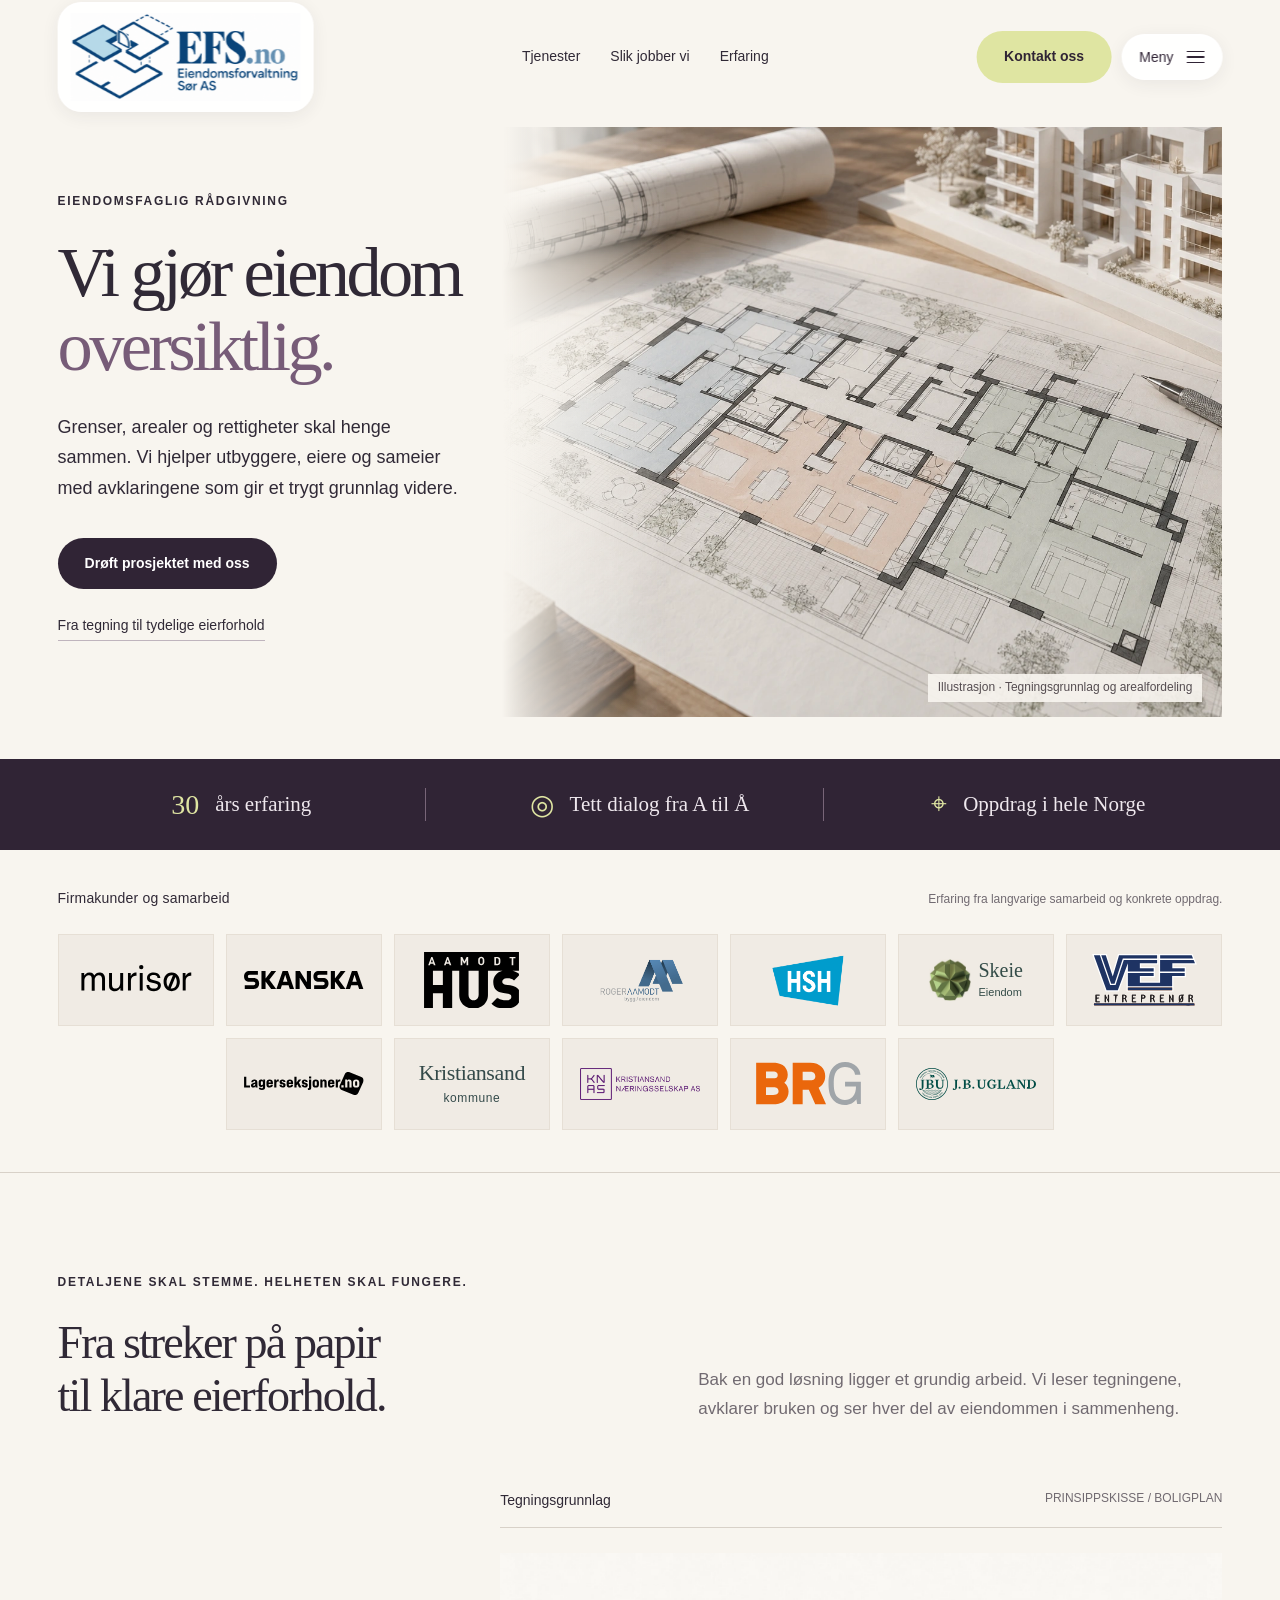
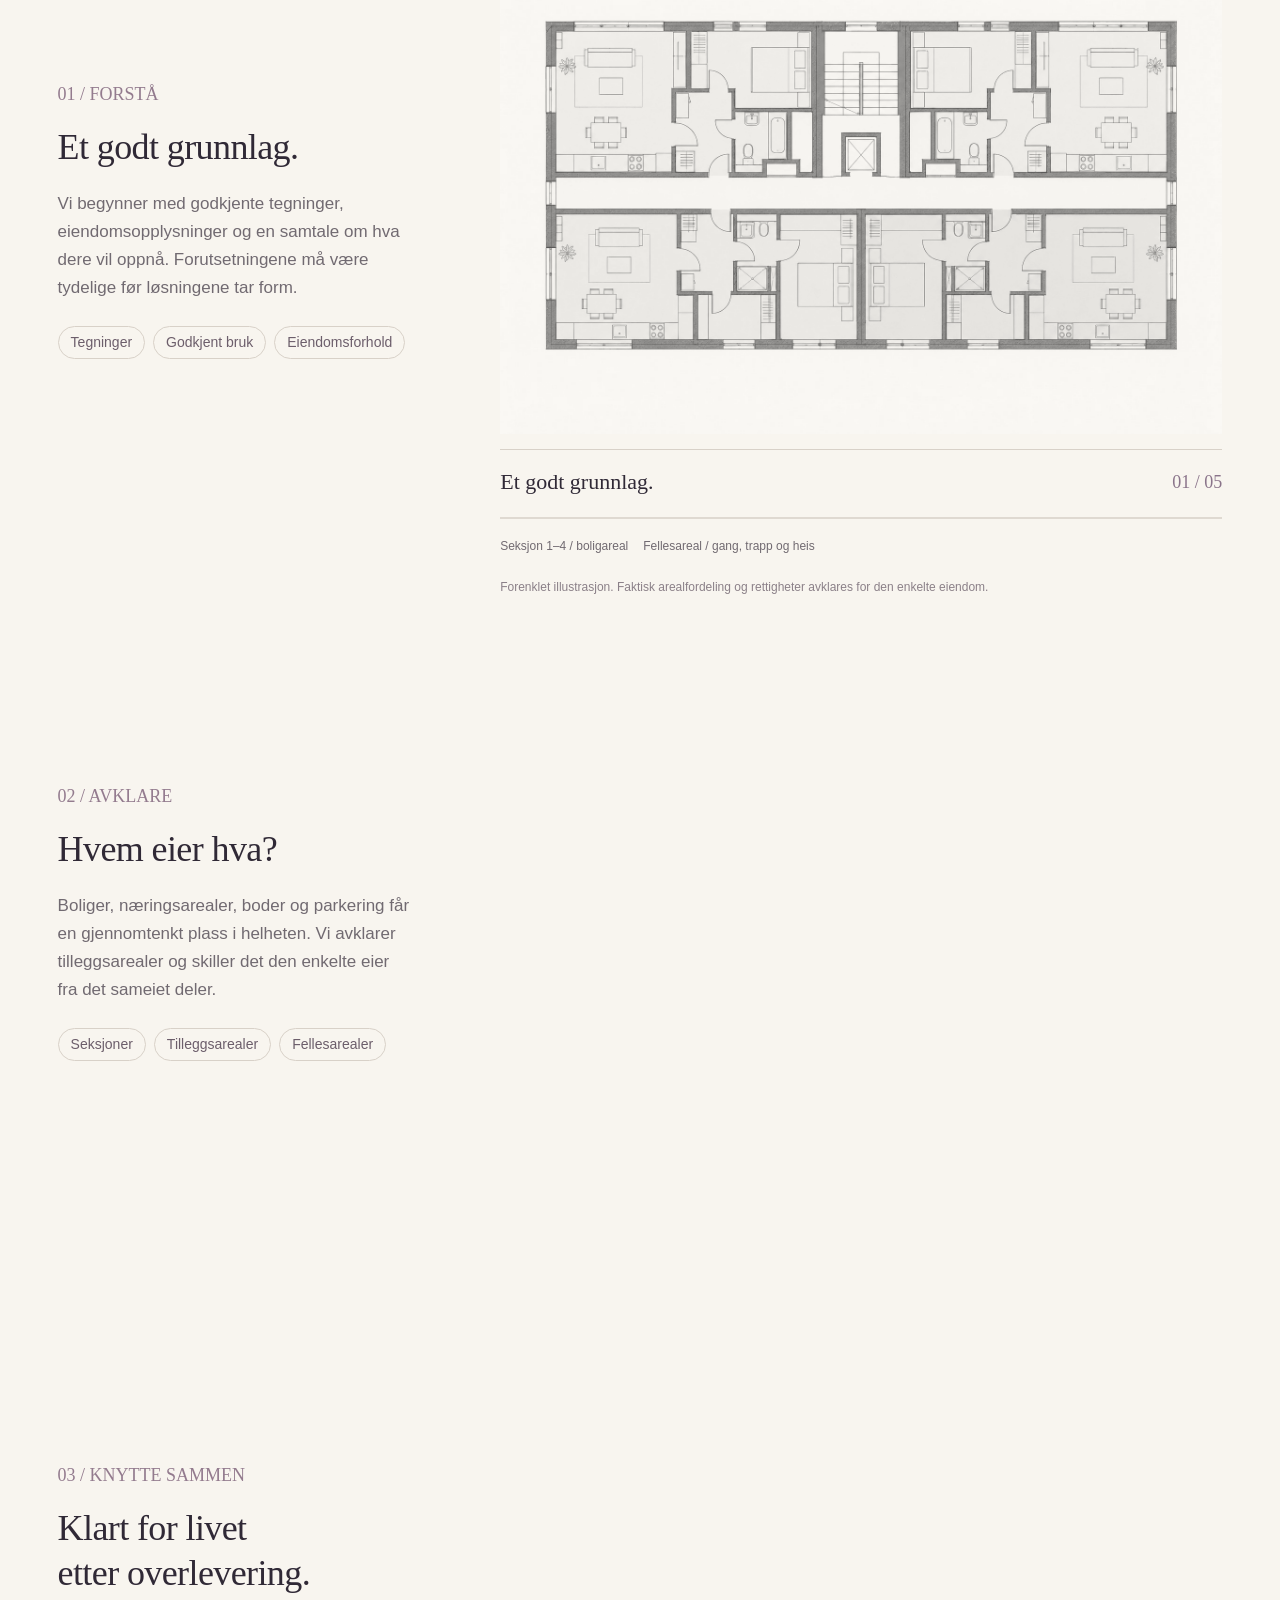
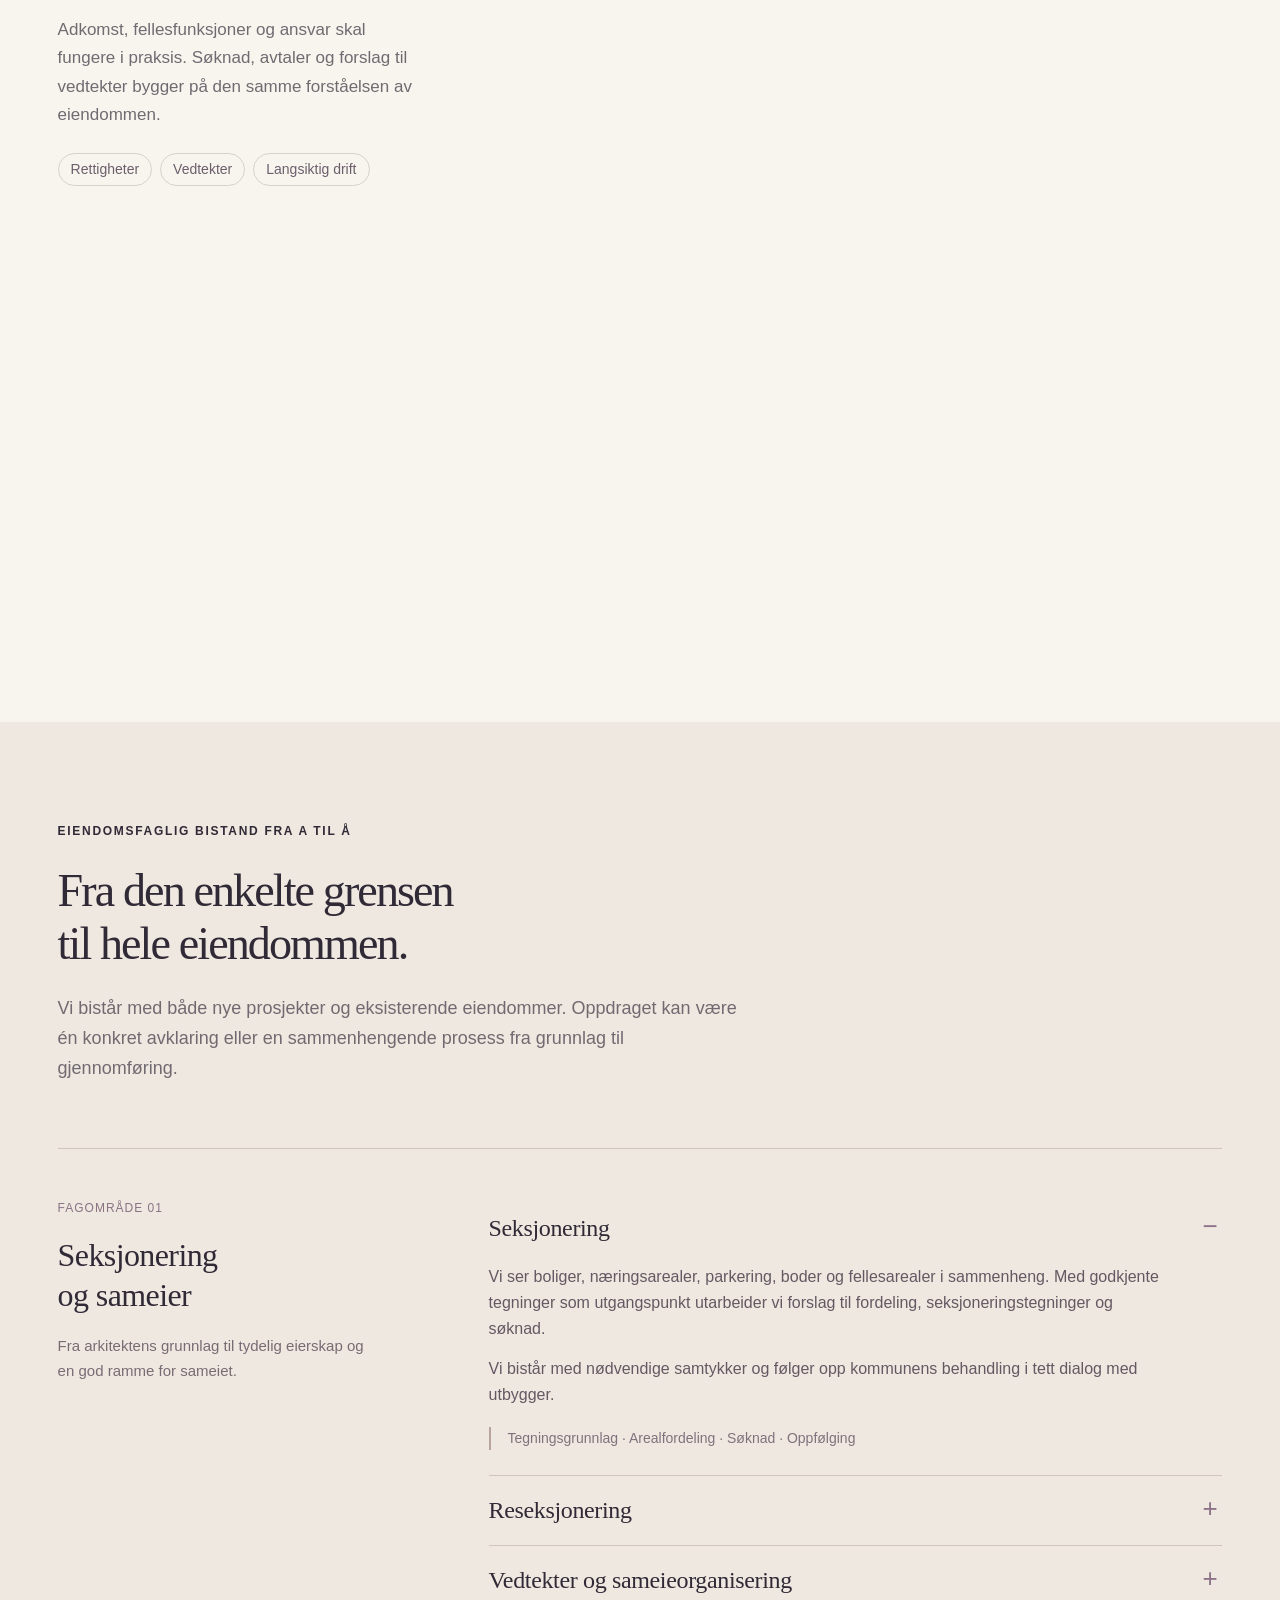
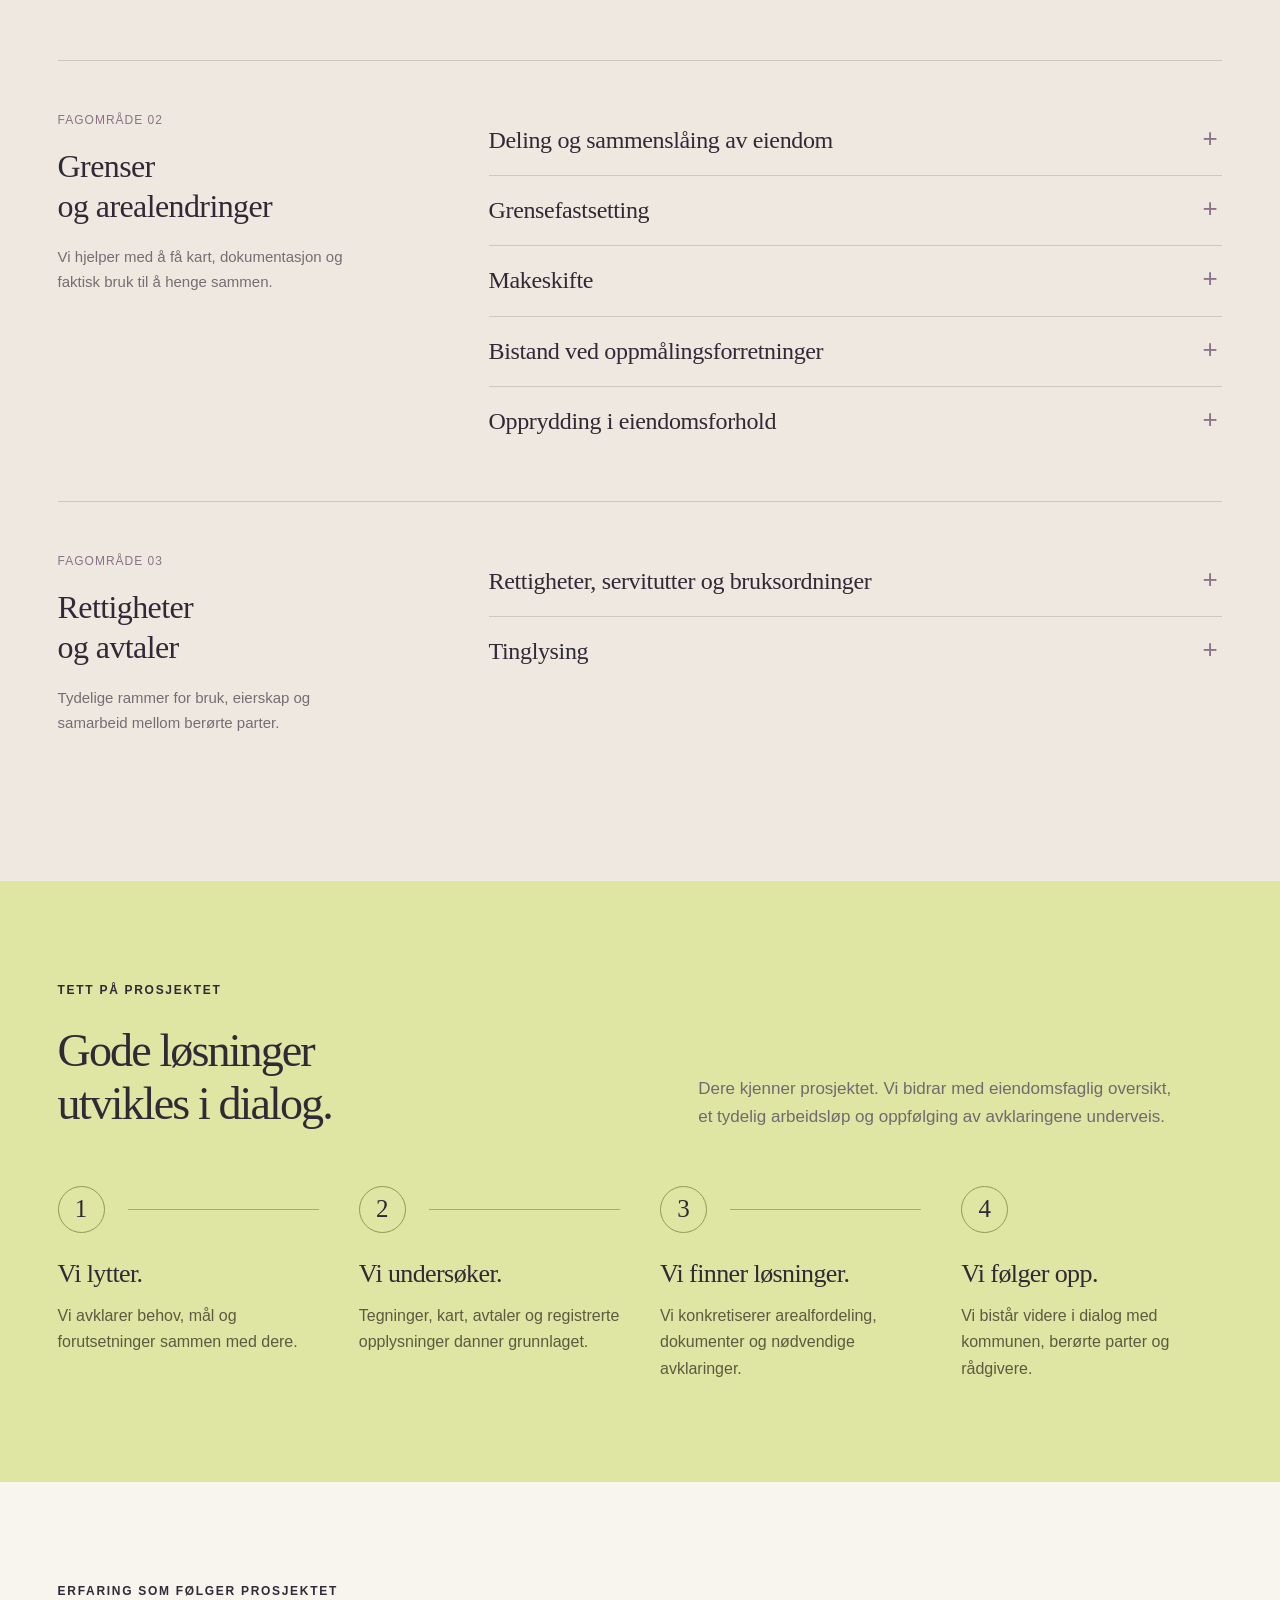
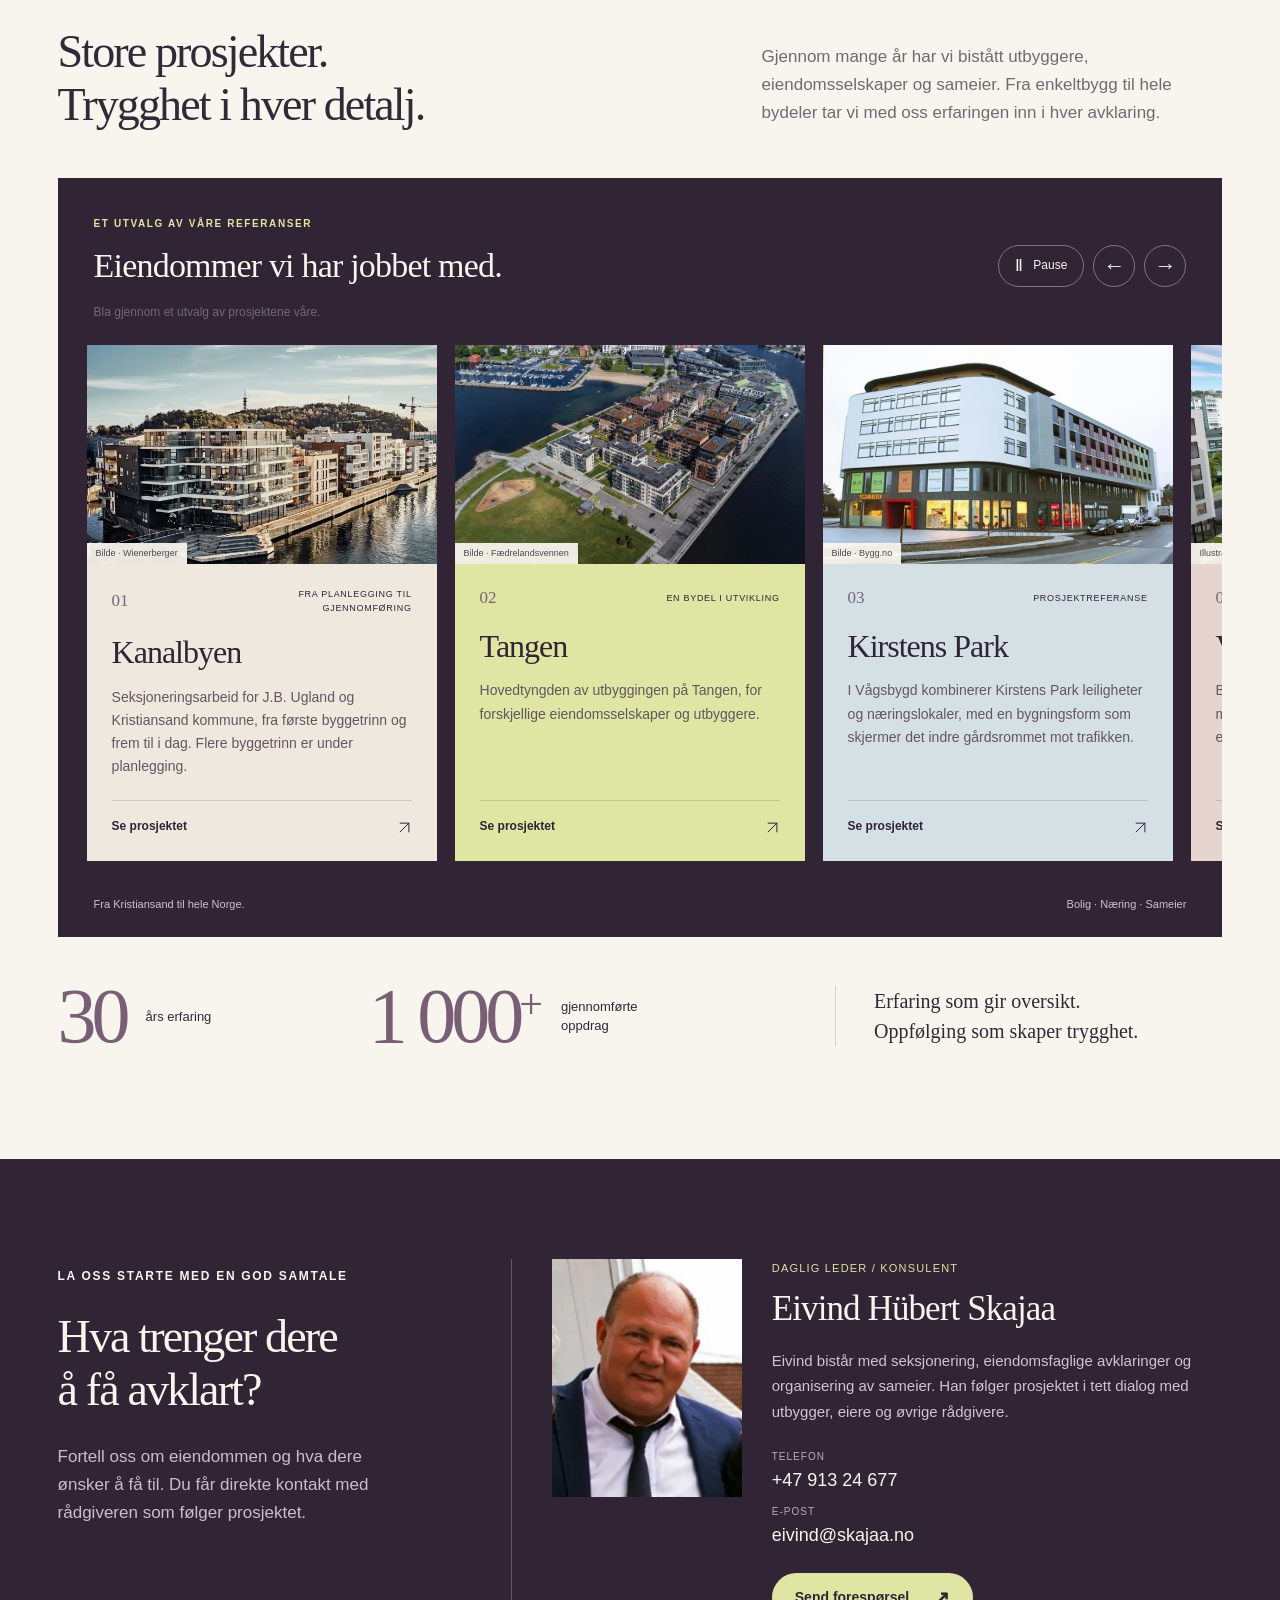
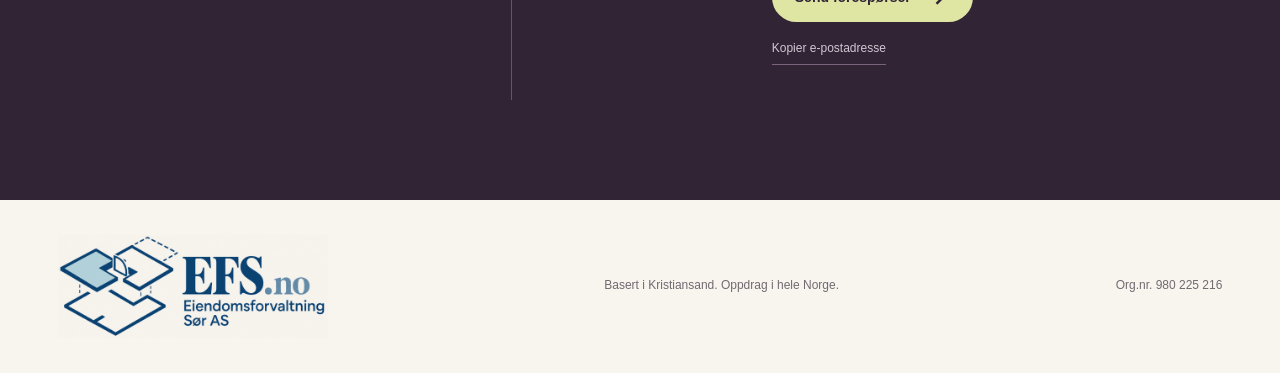
==== commit 34f92fc6: "Bytt til valgt EFS.no-logo 02 på nettsiden Erstatt EFS-ordmerket i toppfelt, meny og bunn med den va" ====
--- a/index.html
+++ b/index.html
@@ -1,7 +1,7 @@
-<!doctype html><html lang="nb"><head><meta charset="utf-8"><meta name="viewport" content="width=device-width,initial-scale=1"><meta name="description" content="Eiendomsforvaltning Sør AS. Rådgivning om seksjonering, grenser, rettigheter og sameier. 30 års erfaring og over 1 000 gjennomførte oppdrag. Basert i Kristiansand, med oppdrag i hele Norge."><meta name="theme-color" content="#302435"><title>EFS | Vi gjør eiendom oversiktlig</title><link rel="stylesheet" href="estate.css?v=20261003-frostet-toppmeny"><script src="estate.js?v=20261003-frostet-toppmeny" defer></script></head><body><a class="skip" href="#main">Hopp til innhold</a><header class="header wrap"><a class="brand" href="#top" aria-label="Eiendomsforvaltning Sør AS – hjem"><b>EFS</b><span>Eiendomsforvaltning<br>Sør AS</span></a><nav aria-label="Hovedmeny"><a href="#tjenester">Tjenester</a><a href="#arbeidsform">Slik jobber vi</a><a href="#erfaring">Erfaring</a></nav><div class="header-actions"><a href="#kontakt" class="button button-light">Kontakt oss</a><button class="menu-toggle" type="button" data-menu-open aria-controls="site-menu" aria-expanded="false">Meny <span class="menu-icon" aria-hidden="true"><i></i><i></i><i></i></span></button></div></header>
+<!doctype html><html lang="nb"><head><meta charset="utf-8"><meta name="viewport" content="width=device-width,initial-scale=1"><meta name="description" content="Eiendomsforvaltning Sør AS. Rådgivning om seksjonering, grenser, rettigheter og sameier. 30 års erfaring og over 1 000 gjennomførte oppdrag. Basert i Kristiansand, med oppdrag i hele Norge."><meta name="theme-color" content="#302435"><title>EFS | Vi gjør eiendom oversiktlig</title><link rel="stylesheet" href="estate.css?v=20261005-logo-02"><script src="estate.js?v=20261003-frostet-toppmeny" defer></script></head><body><a class="skip" href="#main">Hopp til innhold</a><header class="header wrap"><a class="brand brand-logo" href="#top" aria-label="EFS.no – Eiendomsforvaltning Sør AS – hjem"><svg class="efs-logo efs-logo-full" viewBox="128 100 1284 488" aria-hidden="true" focusable="false"><image href="assets/efs-logo-02-original.png" x="0" y="0" width="1536" height="1024"/></svg><svg class="efs-logo efs-logo-mobile" viewBox="0 0 137 48" aria-hidden="true" focusable="false"><svg x="0" y="0" width="53" height="48" viewBox="128 100 578 488"><image href="assets/efs-logo-02-original.png" x="0" y="0" width="1536" height="1024"/></svg><svg x="61" y="11" width="76" height="26" viewBox="714 193 620 199"><image href="assets/efs-logo-02-original.png" x="0" y="0" width="1536" height="1024"/></svg></svg></a><nav aria-label="Hovedmeny"><a href="#tjenester">Tjenester</a><a href="#arbeidsform">Slik jobber vi</a><a href="#erfaring">Erfaring</a></nav><div class="header-actions"><a href="#kontakt" class="button button-light">Kontakt oss</a><button class="menu-toggle" type="button" data-menu-open aria-controls="site-menu" aria-expanded="false">Meny <span class="menu-icon" aria-hidden="true"><i></i><i></i><i></i></span></button></div></header>
 <dialog id="site-menu" aria-labelledby="site-menu-title">
  <div class="menu-panel">
-  <div class="menu-panel-top"><a class="menu-brand" href="#top" aria-label="Eiendomsforvaltning Sør AS – til toppen">EFS<span>Eiendomsforvaltning<br>Sør AS</span></a><button class="menu-close" type="button" data-menu-close aria-label="Lukk meny" autofocus><svg viewBox="0 0 24 24" fill="none" aria-hidden="true"><path d="m6 6 12 12M18 6 6 18"/></svg></button></div>
+  <div class="menu-panel-top"><a class="menu-brand brand-logo" href="#top" aria-label="EFS.no – Eiendomsforvaltning Sør AS – til toppen"><svg class="efs-logo efs-logo-full" viewBox="128 100 1284 488" aria-hidden="true" focusable="false"><image href="assets/efs-logo-02-original.png" x="0" y="0" width="1536" height="1024"/></svg></a><button class="menu-close" type="button" data-menu-close aria-label="Lukk meny" autofocus><svg viewBox="0 0 24 24" fill="none" aria-hidden="true"><path d="m6 6 12 12M18 6 6 18"/></svg></button></div>
   <h2 id="site-menu-title">Meny</h2>
   <nav class="menu-links" aria-label="Navigasjon på siden">
    <a href="#tjenester"><span class="menu-number" aria-hidden="true">01</span><span>Tjenester</span><span class="menu-symbol menu-symbol-plans" aria-hidden="true"><svg viewBox="0 0 32 32" fill="none" focusable="false" xmlns="http://www.w3.org/2000/svg"><path d="M11 4h17v20M7.5 7.5h17v20M4 11h17v18H4z"/><path d="M4 11h10v6h7"/><rect class="menu-symbol-accent" x="6.5" y="23" width="4" height="4"/></svg></span></a>
@@ -13,7 +13,7 @@
   </nav>
  </div>
 </dialog>
-<main id="main"><section class="hero wrap" id="top"><div class="hero-copy"><p class="eyebrow">EIENDOMSFAGLIG RÅDGIVNING</p><h1>Vi gjør eiendom<br><em>oversiktlig.</em></h1><p>Grenser, arealer og rettigheter skal henge sammen. Vi hjelper utbyggere, eiere og sameier med avklaringene som gir et trygt grunnlag videre.</p><a class="button button-dark" href="#kontakt">Drøft prosjektet med oss</a><a class="hero-link" href="#fortellingen">Fra tegning til tydelige eierforhold</a></div><div class="hero-image"><figure><img src="assets/drawing-worktable.webp" width="1536" height="1024" alt="Arkitekttegninger med fargelagte arealer på et arbeidsbord, med bygningsmodell i bakgrunnen" fetchpriority="high"><figcaption>Illustrasjon · Tegningsgrunnlag og arealfordeling</figcaption></figure></div></section><div class="trust"><p><span>30</span>års erfaring</p><p><span>◎</span>Tett dialog fra A til Å</p><p><span>⌖</span>Oppdrag i hele Norge</p></div>
+<main id="main"><section class="hero wrap" id="top"><div class="hero-copy"><p class="eyebrow">EIENDOMSFAGLIG RÅDGIVNING</p><h1>Vi gjør eiendom<br><em>oversiktlig.</em></h1><p>Grenser, arealer og rettigheter skal henge sammen. Vi hjelper utbyggere, eiere og sameier med avklaringene som gir et trygt grunnlag videre.</p><a class="button button-dark" href="#kontakt">Drøft prosjektet med oss</a><a class="hero-link" href="#fortellingen">Fra tegning til tydelige eierforhold</a></div><div class="hero-image"><figure><img src="assets/drawing-worktable.webp" width="1536" height="1024" alt="Arkitekttegninger med fargelagte arealer på et arbeidsbord, med bygningsmodell i bakgrunnen" fetchpriority="high"><figcaption>Illustrasjon · Tegningsgrunnlag og arealfordeling</figcaption></figure></div></section><div class="trust"><p><span>30</span>års erfaring</p><p><span>◎</span>Tett dialog fra A til Å</p><p><span>⌖</span>Oppdrag i hele Norge</p></div>
 <section class="logos" id="samarbeid" aria-labelledby="clients-heading"><div class="wrap"><div class="clients-heading"><h2 id="clients-heading">Firmakunder og samarbeid</h2><p>Erfaring fra langvarige samarbeid og konkrete oppdrag.</p></div><div class="client-grid"><a class="client-logo " href="https://murisor.no/" target="_blank" rel="noopener noreferrer" aria-label="Murisør – åpner i ny fane"><img src="assets/murisor-official.svg" alt="Murisør" loading="lazy" width="170" height="56"></a>
 <a class="client-logo " href="https://www.skanska.no/" target="_blank" rel="noopener noreferrer" aria-label="Skanska – åpner i ny fane"><img src="assets/skanska-official.svg" alt="Skanska" loading="lazy" width="170" height="56"></a>
 <a class="client-logo logo-aamodt logo-compact" href="https://aamodthus.no/" target="_blank" rel="noopener noreferrer" aria-label="Aamodt Hus – åpner i ny fane"><img src="assets/aamodt-hus-official.svg" alt="Aamodt Hus" loading="lazy" width="170" height="56"></a>
@@ -25,7 +25,7 @@
 <a class="client-logo logo-wordmark" href="https://www.kristiansand.kommune.no/" target="_blank" rel="noopener noreferrer" aria-label="Kristiansand kommune – åpner i ny fane"><span>Kristiansand<small>kommune</small></span></a>
 <a class="client-logo " href="https://krsn.no/" target="_blank" rel="noopener noreferrer" aria-label="Kristiansand Næringsselskap (KNAS) – åpner i ny fane"><img src="assets/knas-official.png" alt="Kristiansand Næringsselskap (KNAS)" loading="lazy" width="170" height="56"></a>
 <a class="client-logo logo-compact" href="https://www.brgruppen.no/" target="_blank" rel="noopener noreferrer" aria-label="BRG – åpner i ny fane"><img src="assets/brg-official.svg" alt="BRG" loading="lazy" width="170" height="56"></a>
-<a class="client-logo " href="https://www.jbugland.no/eiendom" target="_blank" rel="noopener noreferrer" aria-label="J.B. Ugland Eiendom – åpner i ny fane"><img src="assets/jbu-official.svg" alt="J.B. Ugland Eiendom" loading="lazy" width="170" height="56"></a></div></div></section>
+<a class="client-logo " href="https://www.jbugland.no/eiendom" target="_blank" rel="noopener noreferrer" aria-label="J.B. Ugland Eiendom – åpner i ny fane"><img src="assets/jbu-official.svg" alt="J.B. Ugland Eiendom" loading="lazy" width="170" height="56"></a></div></div></section>
 <section class="story section wrap" id="fortellingen"><div class="section-heading"><div><p class="eyebrow">DETALJENE SKAL STEMME. HELHETEN SKAL FUNGERE.</p><h2>Fra streker på papir<br>til klare eierforhold.</h2></div><p>Bak en god løsning ligger et grundig arbeid. Vi leser tegningene, avklarer bruken og ser hver del av eiendommen i sammenheng.</p></div><div class="story-layout"><div class="story-copy"><article class="story-chapter active"><span class="chapter-number">01 / FORSTÅ</span><h3>Et godt grunnlag.</h3><p>Vi begynner med godkjente tegninger, eiendomsopplysninger og en samtale om hva dere vil oppnå. Forutsetningene må være tydelige før løsningene tar form.</p><ul><li>Tegninger</li><li>Godkjent bruk</li><li>Eiendomsforhold</li></ul></article><article class="story-chapter"><span class="chapter-number">02 / AVKLARE</span><h3>Hvem eier hva?</h3><p>Boliger, næringsarealer, boder og parkering får en gjennomtenkt plass i helheten. Vi avklarer tilleggsarealer og skiller det den enkelte eier fra det sameiet deler.</p><ul><li>Seksjoner</li><li>Tilleggsarealer</li><li>Fellesarealer</li></ul></article><article class="story-chapter"><span class="chapter-number">03 / KNYTTE SAMMEN</span><h3>Klart for livet<br>etter overlevering.</h3><p>Adkomst, fellesfunksjoner og ansvar skal fungere i praksis. Søknad, avtaler og forslag til vedtekter bygger på den samme forståelsen av eiendommen.</p><ul><li>Rettigheter</li><li>Vedtekter</li><li>Langsiktig drift</li></ul></article></div><div class="drawing-stage"><div class="drawing-meta"><strong id="drawing-label">Tegningsgrunnlag</strong><span>PRINSIPPSKISSE / BOLIGPLAN</span></div><div class="drawing-frame"><img class="drawing drawing-base" src="assets/drawing-plan.webp" width="1536" height="1024" alt="Prinsipptegning med Seksjon 1 i blått øverst til venstre, Seksjon 2 i fersken øverst til høyre, Seksjon 3 i grønt nederst til venstre og Seksjon 4 i lilla nederst til høyre. Gang, trapp og heis er fellesareal."><img class="drawing drawing-color" src="assets/drawing-plan.webp" width="1536" height="1024" alt="" aria-hidden="true"><div class="drawing-annotations" aria-hidden="true">
 <svg class="plan-boundaries" viewBox="0 0 1536 1024" fill="none" aria-hidden="true" focusable="false">
 <path class="plan-boundary" data-draw-at="0.04" data-draw-duration="0.10" pathLength="1" d="M98 147 H678 V478 H98 Z"/>
@@ -41,9 +41,9 @@
 <span class="plan-label plan-label-three" data-reveal-at="0.83">Seksjon 3</span>
 <span class="plan-label plan-label-four" data-reveal-at="0.83">Seksjon 4</span>
 <span class="plan-label plan-label-common" data-reveal-at="0.83">Fellesareal</span>
-</div></div><div class="drawing-caption"><p id="drawing-title">Et godt grunnlag.</p><span id="drawing-counter" class="drawing-counter">01 / 05</span></div><div class="drawing-progress" aria-hidden="true"><i></i></div><div class="legend"><span>Seksjon 1–4 / boligareal</span><span>Fellesareal / gang, trapp og heis</span></div><p class="drawing-note">Forenklet illustrasjon. Faktisk arealfordeling og rettigheter avklares for den enkelte eiendom.</p></div></div></section>
-<section class="services section" id="tjenester"><div class="wrap"><div class="services-intro"><p class="eyebrow">EIENDOMSFAGLIG BISTAND FRA A TIL Å</p><h2>Fra den enkelte grensen<br>til hele eiendommen.</h2><p>Vi bistår med både nye prosjekter og eksisterende eiendommer. Oppdraget kan være én konkret avklaring eller en sammenhengende prosess fra grunnlag til gjennomføring.</p></div><div class="service-group"><div class="group-title"><span>FAGOMRÅDE 01</span><h3>Seksjonering<br>og sameier</h3><p>Fra arkitektens grunnlag til tydelig eierskap og en god ramme for sameiet.</p></div><div class="service-list"><details open><summary>Seksjonering</summary><div><p>Vi ser boliger, næringsarealer, parkering, boder og fellesarealer i sammenheng. Med godkjente tegninger som utgangspunkt utarbeider vi forslag til fordeling, seksjoneringstegninger og søknad.</p><p>Vi bistår med nødvendige samtykker og følger opp kommunens behandling i tett dialog med utbygger.</p><p class="deliverables">Tegningsgrunnlag · Arealfordeling · Søknad · Oppfølging</p></div></details><details><summary>Reseksjonering</summary><div><p>Når en eiendom endres, må seksjoneringen følge med. Vi bistår ved endret arealfordeling, sammenslåing eller oppdeling av seksjoner og endringer mellom fellesareal og tilleggsareal.</p><p>Vi gjennomgår dokumentasjonen, avklarer behovet for samtykker og utarbeider tegninger og søknadsgrunnlag.</p><p class="deliverables">Eksisterende seksjonering · Endringsbehov · Samtykker · Søknad</p></div></details><details><summary>Vedtekter og sameieorganisering</summary><div><p>En god seksjonering bør følges av vedtekter som passer til eiendommen. Vi foreslår bestemmelser om bruk, vedlikehold, ansvar og fellesfunksjoner.</p><p>Vi bistår også med organisering og oppdatering av sameiet, slik at dokumentasjonen og den praktiske bruken henger sammen.</p><p class="deliverables">Vedtekter · Ansvarsfordeling · Organisering</p></div></details></div></div><div class="service-group"><div class="group-title"><span>FAGOMRÅDE 02</span><h3>Grenser<br>og arealendringer</h3><p>Vi hjelper med å få kart, dokumentasjon og faktisk bruk til å henge sammen.</p></div><div class="service-list"><details><summary>Deling og sammenslåing av eiendom</summary><div><p>Vi bistår når en eiendom skal deles, eller flere eiendommer skal samles. Vi gjennomgår eiendomsforhold, plangrunnlag og aktuelle forutsetninger før søknadsarbeidet starter.</p><p>Arbeidet kan omfatte søknader, nabovarsling, erklæringer og oppfølging overfor kommunen.</p><p class="deliverables">Mulighetsavklaring · Søknadsgrunnlag · Nabovarsling</p></div></details><details><summary>Grensefastsetting</summary><div><p>Uklare grenser kan gjøre både bruk og endringer vanskelig. Vi samler kart, avtaler og eldre dokumentasjon og hjelper med å avklare hva som må undersøkes videre.</p><p>Vi bistår i dialog med berørte eiere og kommunen for å få et tydelig grunnlag for videre avklaringer.</p><p class="deliverables">Dokumentgjennomgang · Grenseavklaring · Prosessbistand</p></div></details><details><summary>Makeskifte</summary><div><p>Når eiere bytter areal, kan eiendommene få en mer hensiktsmessig form. Vi bistår med å beskrive arealene, avklare partenes behov og forberede grunnlaget for en løsning.</p><p>Vi følger opp avtaler og den aktuelle fremgangsmåten for å gjennomføre endringen.</p><p class="deliverables">Arealbytte · Avtalegrunnlag · Gjennomføring</p></div></details><details><summary>Bistand ved oppmålingsforretninger</summary><div><p>Vi forbereder dokumentasjon og hjelper med å avklare hva oppmålingen skal omfatte. Deretter følger vi opp dialogen med kommunen og øvrige berørte parter.</p><p>Slik får oppmålingsforretningen et tydelig grunnlag i prosjektets behov og avklarte eiendomsforhold.</p><p class="deliverables">Grunnlag · Koordinering · Oppfølging</p></div></details><details><summary>Opprydding i eiendomsforhold</summary><div><p>Over tid kan bruk, grenser og registrerte opplysninger komme i utakt. Vi gjennomgår forholdene og lager en oversikt over hva som bør avklares eller endres.</p><p>Aktuelle tiltak kan være grensejustering, avklaring av rettigheter, oppmåling eller oppdatering av dokumentasjon.</p><p class="deliverables">Kartlegging · Prioriterte tiltak · Dokumentasjon</p></div></details></div></div><div class="service-group"><div class="group-title"><span>FAGOMRÅDE 03</span><h3>Rettigheter<br>og avtaler</h3><p>Tydelige rammer for bruk, eierskap og samarbeid mellom berørte parter.</p></div><div class="service-list"><details><summary>Rettigheter, servitutter og bruksordninger</summary><div><p>Adkomst, parkering, vann, ledninger og annen bruk av eiendom trenger tydelige rammer. Vi bistår med å kartlegge eksisterende rettigheter og beskrive nye ordninger.</p><p>Vi hjelper med avtalegrunnlag, bruksordninger og dokumenter for tinglysing, også ved organisering av privat vei.</p><p class="deliverables">Rettighetsavklaring · Bruksordninger · Avtaler</p></div></details><details><summary>Tinglysing</summary><div><p>Vi hjelper med å gjøre avtalte eiendomsforhold klare for registrering. Det omfatter kontroll av eiendomsopplysninger, dokumentgrunnlag og nødvendige vedlegg.</p><p>Vi bistår med innsending og oppfølging, og med å avklare hvilke dokumenter saken krever.</p><p class="deliverables">Dokumenter · Signaturer og vedlegg · Registrering</p></div></details></div></div></div></section>
-<section class="process section" id="arbeidsform"><div class="wrap"><div class="section-heading"><div><p class="eyebrow">TETT PÅ PROSJEKTET</p><h2>Gode løsninger<br>utvikles i dialog.</h2></div><p>Dere kjenner prosjektet. Vi bidrar med eiendomsfaglig oversikt, et tydelig arbeidsløp og oppfølging av avklaringene underveis.</p></div><ol class="process-grid"><li><span>1</span><h3>Vi lytter.</h3><p>Vi avklarer behov, mål og forutsetninger sammen med dere.</p></li><li><span>2</span><h3>Vi undersøker.</h3><p>Tegninger, kart, avtaler og registrerte opplysninger danner grunnlaget.</p></li><li><span>3</span><h3>Vi finner løsninger.</h3><p>Vi konkretiserer arealfordeling, dokumenter og nødvendige avklaringer.</p></li><li><span>4</span><h3>Vi følger opp.</h3><p>Vi bistår videre i dialog med kommunen, berørte parter og rådgivere.</p></li></ol></div></section>
+</div></div><div class="drawing-caption"><p id="drawing-title">Et godt grunnlag.</p><span id="drawing-counter" class="drawing-counter">01 / 05</span></div><div class="drawing-progress" aria-hidden="true"><i></i></div><div class="legend"><span>Seksjon 1–4 / boligareal</span><span>Fellesareal / gang, trapp og heis</span></div><p class="drawing-note">Forenklet illustrasjon. Faktisk arealfordeling og rettigheter avklares for den enkelte eiendom.</p></div></div></section>
+<section class="services section" id="tjenester"><div class="wrap"><div class="services-intro"><p class="eyebrow">EIENDOMSFAGLIG BISTAND FRA A TIL Å</p><h2>Fra den enkelte grensen<br>til hele eiendommen.</h2><p>Vi bistår med både nye prosjekter og eksisterende eiendommer. Oppdraget kan være én konkret avklaring eller en sammenhengende prosess fra grunnlag til gjennomføring.</p></div><div class="service-group"><div class="group-title"><span>FAGOMRÅDE 01</span><h3>Seksjonering<br>og sameier</h3><p>Fra arkitektens grunnlag til tydelig eierskap og en god ramme for sameiet.</p></div><div class="service-list"><details open><summary>Seksjonering</summary><div><p>Vi ser boliger, næringsarealer, parkering, boder og fellesarealer i sammenheng. Med godkjente tegninger som utgangspunkt utarbeider vi forslag til fordeling, seksjoneringstegninger og søknad.</p><p>Vi bistår med nødvendige samtykker og følger opp kommunens behandling i tett dialog med utbygger.</p><p class="deliverables">Tegningsgrunnlag · Arealfordeling · Søknad · Oppfølging</p></div></details><details><summary>Reseksjonering</summary><div><p>Når en eiendom endres, må seksjoneringen følge med. Vi bistår ved endret arealfordeling, sammenslåing eller oppdeling av seksjoner og endringer mellom fellesareal og tilleggsareal.</p><p>Vi gjennomgår dokumentasjonen, avklarer behovet for samtykker og utarbeider tegninger og søknadsgrunnlag.</p><p class="deliverables">Eksisterende seksjonering · Endringsbehov · Samtykker · Søknad</p></div></details><details><summary>Vedtekter og sameieorganisering</summary><div><p>En god seksjonering bør følges av vedtekter som passer til eiendommen. Vi foreslår bestemmelser om bruk, vedlikehold, ansvar og fellesfunksjoner.</p><p>Vi bistår også med organisering og oppdatering av sameiet, slik at dokumentasjonen og den praktiske bruken henger sammen.</p><p class="deliverables">Vedtekter · Ansvarsfordeling · Organisering</p></div></details></div></div><div class="service-group"><div class="group-title"><span>FAGOMRÅDE 02</span><h3>Grenser<br>og arealendringer</h3><p>Vi hjelper med å få kart, dokumentasjon og faktisk bruk til å henge sammen.</p></div><div class="service-list"><details><summary>Deling og sammenslåing av eiendom</summary><div><p>Vi bistår når en eiendom skal deles, eller flere eiendommer skal samles. Vi gjennomgår eiendomsforhold, plangrunnlag og aktuelle forutsetninger før søknadsarbeidet starter.</p><p>Arbeidet kan omfatte søknader, nabovarsling, erklæringer og oppfølging overfor kommunen.</p><p class="deliverables">Mulighetsavklaring · Søknadsgrunnlag · Nabovarsling</p></div></details><details><summary>Grensefastsetting</summary><div><p>Uklare grenser kan gjøre både bruk og endringer vanskelig. Vi samler kart, avtaler og eldre dokumentasjon og hjelper med å avklare hva som må undersøkes videre.</p><p>Vi bistår i dialog med berørte eiere og kommunen for å få et tydelig grunnlag for videre avklaringer.</p><p class="deliverables">Dokumentgjennomgang · Grenseavklaring · Prosessbistand</p></div></details><details><summary>Makeskifte</summary><div><p>Når eiere bytter areal, kan eiendommene få en mer hensiktsmessig form. Vi bistår med å beskrive arealene, avklare partenes behov og forberede grunnlaget for en løsning.</p><p>Vi følger opp avtaler og den aktuelle fremgangsmåten for å gjennomføre endringen.</p><p class="deliverables">Arealbytte · Avtalegrunnlag · Gjennomføring</p></div></details><details><summary>Bistand ved oppmålingsforretninger</summary><div><p>Vi forbereder dokumentasjon og hjelper med å avklare hva oppmålingen skal omfatte. Deretter følger vi opp dialogen med kommunen og øvrige berørte parter.</p><p>Slik får oppmålingsforretningen et tydelig grunnlag i prosjektets behov og avklarte eiendomsforhold.</p><p class="deliverables">Grunnlag · Koordinering · Oppfølging</p></div></details><details><summary>Opprydding i eiendomsforhold</summary><div><p>Over tid kan bruk, grenser og registrerte opplysninger komme i utakt. Vi gjennomgår forholdene og lager en oversikt over hva som bør avklares eller endres.</p><p>Aktuelle tiltak kan være grensejustering, avklaring av rettigheter, oppmåling eller oppdatering av dokumentasjon.</p><p class="deliverables">Kartlegging · Prioriterte tiltak · Dokumentasjon</p></div></details></div></div><div class="service-group"><div class="group-title"><span>FAGOMRÅDE 03</span><h3>Rettigheter<br>og avtaler</h3><p>Tydelige rammer for bruk, eierskap og samarbeid mellom berørte parter.</p></div><div class="service-list"><details><summary>Rettigheter, servitutter og bruksordninger</summary><div><p>Adkomst, parkering, vann, ledninger og annen bruk av eiendom trenger tydelige rammer. Vi bistår med å kartlegge eksisterende rettigheter og beskrive nye ordninger.</p><p>Vi hjelper med avtalegrunnlag, bruksordninger og dokumenter for tinglysing, også ved organisering av privat vei.</p><p class="deliverables">Rettighetsavklaring · Bruksordninger · Avtaler</p></div></details><details><summary>Tinglysing</summary><div><p>Vi hjelper med å gjøre avtalte eiendomsforhold klare for registrering. Det omfatter kontroll av eiendomsopplysninger, dokumentgrunnlag og nødvendige vedlegg.</p><p>Vi bistår med innsending og oppfølging, og med å avklare hvilke dokumenter saken krever.</p><p class="deliverables">Dokumenter · Signaturer og vedlegg · Registrering</p></div></details></div></div></div></section>
+<section class="process section" id="arbeidsform"><div class="wrap"><div class="section-heading"><div><p class="eyebrow">TETT PÅ PROSJEKTET</p><h2>Gode løsninger<br>utvikles i dialog.</h2></div><p>Dere kjenner prosjektet. Vi bidrar med eiendomsfaglig oversikt, et tydelig arbeidsløp og oppfølging av avklaringene underveis.</p></div><ol class="process-grid"><li><span>1</span><h3>Vi lytter.</h3><p>Vi avklarer behov, mål og forutsetninger sammen med dere.</p></li><li><span>2</span><h3>Vi undersøker.</h3><p>Tegninger, kart, avtaler og registrerte opplysninger danner grunnlaget.</p></li><li><span>3</span><h3>Vi finner løsninger.</h3><p>Vi konkretiserer arealfordeling, dokumenter og nødvendige avklaringer.</p></li><li><span>4</span><h3>Vi følger opp.</h3><p>Vi bistår videre i dialog med kommunen, berørte parter og rådgivere.</p></li></ol></div></section>
 <section class="experience section wrap" id="erfaring">
  <div class="experience-heading" id="om-efs"><div><p class="eyebrow">ERFARING SOM FØLGER PROSJEKTET</p><h2>Store prosjekter.<br>Trygghet i hver detalj.</h2></div><p>Gjennom mange år har vi bistått utbyggere, eiendomsselskaper og sameier. Fra enkeltbygg til hele bydeler tar vi med oss erfaringen inn i hver avklaring.</p></div>
  <div class="project-showcase" id="prosjekter" aria-labelledby="projects-heading">
@@ -122,7 +122,7 @@
   <div class="project-showcase-footer"><span>Fra Kristiansand til hele Norge.</span><span>Bolig · Næring · Sameier</span></div>
  </div>
  <div class="experience-facts" aria-label="Vår erfaring"><div class="experience-fact"><strong>30</strong><span>års erfaring</span></div><div class="experience-fact"><strong>1 000<span>+</span></strong><span>gjennomførte oppdrag</span></div><p>Erfaring som gir oversikt.<br> Oppfølging som skaper trygghet.</p></div>
-</section>
+</section>
 <section class="contact section" id="kontakt" aria-labelledby="contact-heading">
  <div class="contact-inner contact-profile-layout wrap">
   <div class="contact-intro"><p class="eyebrow">LA OSS STARTE MED EN GOD SAMTALE</p><h2 id="contact-heading">Hva trenger dere<br>å få avklart?</h2><p>Fortell oss om eiendommen og hva dere ønsker å få til. Du får direkte kontakt med rådgiveren som følger prosjektet.</p></div>
@@ -134,4 +134,4 @@
    </div>
   </article>
  </div>
-</section></main><footer class="footer wrap"><a class="brand" href="#top"><b>EFS</b><span>Eiendomsforvaltning Sør AS</span></a><p>Basert i Kristiansand. Oppdrag i hele Norge.</p><span>Org.nr. 980 225 216</span></footer></body></html>
+</section></main><footer class="footer wrap"><a class="brand brand-logo" href="#top" aria-label="EFS.no – Eiendomsforvaltning Sør AS – hjem"><svg class="efs-logo efs-logo-full" viewBox="128 100 1284 488" aria-hidden="true" focusable="false"><image href="assets/efs-logo-02-original.png" x="0" y="0" width="1536" height="1024"/></svg></a><p>Basert i Kristiansand. Oppdrag i hele Norge.</p><span>Org.nr. 980 225 216</span></footer></body></html>
--- a/estate.css
+++ b/estate.css
@@ -1,5 +1,5 @@
-@charset "UTF-8";
-:root{--paper:#f8f5ef;--plum:#302435;--ink:#302936;--muted:#716a71;--line:#d8d1c8;--lime:#dfe5a2;--blue:#c9dce7;--coral:#e8cec0;--green:#d2dacb;--violet:#dad2e1}*{box-sizing:border-box}html{scroll-behavior:smooth;scroll-padding-top:100px}body{margin:0;color:var(--ink);background:var(--paper);font:16px/1.65 Arial,sans-serif}h1,h2,h3,p{margin:0}h1,h2,h3{font-family:Georgia,'Times New Roman',serif;font-weight:400}h1{font-size:clamp(55px,5.5vw,86px);line-height:1.05;letter-spacing:-3.6px}h2{font-size:clamp(38px,3.6vw,58px);line-height:1.15;letter-spacing:-1.9px}h3{font-size:29px;line-height:1.25;letter-spacing:-.6px}a{color:inherit;text-decoration:none}button{font:inherit}img{display:block;max-width:100%}a:focus-visible,button:focus-visible,summary:focus-visible{outline:3px solid #91799f;outline-offset:6px}.wrap{width:min(1390px,91%);margin:auto}.section{padding:100px 0}.eyebrow{font-size:12px;letter-spacing:1.7px;font-weight:600;margin-bottom:24px}.muted{color:var(--muted)}.button{display:inline-flex;justify-content:center;align-items:center;border-radius:30px;padding:14px 27px;font-size:14px;font-weight:600;transition:background .25s,transform .25s;white-space:nowrap}.button:hover{transform:translateY(-2px)}.button-dark{background:var(--plum);color:white}.button-light{background:var(--lime);color:var(--plum)}.brand{display:flex;align-items:center;gap:18px}.brand b{font:51px/1 Georgia;letter-spacing:-4px}.brand span{border-left:1px solid #817580;padding-left:18px;font:16px/1.25 Georgia}.header{height:98px;display:flex;align-items:center;justify-content:space-between;gap:35px}.header nav{display:flex;gap:30px;margin-left:auto;font-size:14px}.header nav a:hover{text-decoration:underline;text-underline-offset:7px}.hero{position:relative;min-height:645px;display:grid;grid-template-columns:42% 58%;align-items:center;padding-bottom:30px}.hero-copy{position:relative;z-index:2;padding:25px 0 35px}.hero-copy h1{width:115%}.hero-copy h1 em{font-style:normal;color:#775c78}.hero-copy>p:not(.eyebrow){max-width:410px;font-size:18px;line-height:1.7;margin:28px 0}.hero-copy .button{margin-top:6px}.hero-link{display:block;width:fit-content;margin-top:25px;font-size:14px;border-bottom:1px solid #bfb4bd;padding-bottom:3px}.hero-image{height:590px;position:relative;overflow:hidden;margin-left:-45px}.hero-image img{height:100%;width:100%;object-fit:cover;object-position:47% 50%;transform:scale(1.04)}.hero-image:before{content:"";position:absolute;z-index:1;inset:0;background:linear-gradient(90deg,var(--paper),transparent 23%);pointer-events:none}.hero-image figcaption{position:absolute;right:20px;bottom:15px;z-index:2;font-size:12px;color:#554d51;background:#f8f5efe8;padding:4px 10px}.hero-image figure{margin:0;height:100%}.trust{display:grid;grid-template-columns:1fr 1fr 1fr;background:var(--plum);color:#eee7ed;padding:29px 4.5%;gap:30px}.trust p{display:flex;align-items:center;justify-content:center;gap:16px;border-right:1px solid #786578;font-family:Georgia;font-size:21px;line-height:1.4}.trust p:last-child{border:0}.trust span{font:28px Georgia;color:var(--lime)}.logos{padding:43px 0 50px;border-bottom:1px solid var(--line)}.logo-row{display:flex;align-items:center;justify-content:space-between;gap:65px}.logo-intro{font-size:13px;color:var(--muted);max-width:150px;line-height:1.5}.logo-row a{display:grid;place-items:center;width:170px;min-height:55px}.logo-row img{width:100%;max-height:47px;object-fit:contain}.logo-row a.brg{width:95px}.logo-row a.jbu{width:165px}.section-heading{display:grid;grid-template-columns:1fr 1fr;gap:10%;align-items:end;margin-bottom:48px}.section-heading>p{color:var(--muted);max-width:485px;font-size:17px}.story{padding-bottom:75px}.story-layout{display:grid;grid-template-columns:34% 62%;gap:4%;align-items:start;position:relative}.story-copy{position:relative}.story-chapter{min-height:66vh;display:flex;flex-direction:column;justify-content:center;padding:55px 0;opacity:.36;transition:opacity .5s}.story-chapter.active{opacity:1}.chapter-number{font:18px Georgia;color:#937b8e;margin-bottom:20px}.story-chapter h3{font-size:36px;margin-bottom:20px}.story-chapter p{font-size:17px;color:var(--muted);max-width:355px}.story-chapter ul{list-style:none;padding:0;margin:24px 0 0;color:#6c5e6b;font-size:14px;display:flex;flex-wrap:wrap;gap:8px}.story-chapter li{border:1px solid var(--line);border-radius:22px;padding:4px 12px}.drawing-stage{position:sticky;top:90px;padding-top:18px;align-self:start}.drawing-meta{display:flex;justify-content:space-between;gap:15px;font-size:12px;color:var(--muted);padding-bottom:15px;border-bottom:1px solid var(--line)}.drawing-meta strong{font-weight:500;color:var(--ink);font-size:14px}.drawing-frame{position:relative;margin:25px 0 15px;aspect-ratio:1.5;perspective:1000px;overflow:hidden;background:#fcfaf6}.drawing-frame .drawing{position:absolute;inset:0;width:100%;height:100%;object-fit:contain;mix-blend-mode:multiply}.drawing-base{filter:grayscale(1);opacity:.68}.drawing-color{clip-path:inset(0 100% 0 0)}.drawing-caption{display:flex;align-items:center;justify-content:space-between;gap:15px;border-top:1px solid var(--line);padding-top:18px}.drawing-caption p{font:22px Georgia;line-height:1.3}.drawing-counter{font:18px Georgia;color:#8a748a}.drawing-progress{height:2px;background:#dfd9d1;margin-top:20px}.drawing-progress i{display:block;width:0;height:100%;background:#705472}.legend{display:flex;flex-wrap:wrap;gap:15px;font-size:12px;color:var(--muted);margin-top:18px}.legend span{display:flex;align-items:center;gap:7px}.legend i{width:10px;height:10px;border-radius:50%;background:var(--blue)}.legend span:nth-child(2) i{background:var(--green)}.legend span:nth-child(3) i{background:#c4bcab}.drawing-note{font-size:12px;color:#8b8088;line-height:1.5;margin-top:22px;max-width:560px}.services{background:#eee8e0}.services-intro{max-width:690px;margin-bottom:65px}.services-intro p:not(.eyebrow){margin-top:23px;color:var(--muted);font-size:18px}.service-group{display:grid;grid-template-columns:33% 63%;gap:4%;padding:45px 0;border-top:1px solid #cfc5ba}.group-title{padding-right:15%}.group-title>span{font-size:12px;color:#8a7385;letter-spacing:1px}.group-title h3{font-size:32px;margin:14px 0 19px}.group-title p{font-size:15px;color:#786c74}.service-list details{border-bottom:1px solid #d0c6bc}.service-list details:last-child{border:0}.service-list summary{padding:19px 35px 19px 0;position:relative;cursor:pointer;list-style:none;font-family:Georgia;font-size:24px;line-height:1.3;letter-spacing:-.35px}.service-list summary::-webkit-details-marker{display:none}.service-list summary:after{content:"+";position:absolute;right:5px;top:17px;font:26px Arial;color:#8d728a}.service-list details[open] summary:after{content:"−"}.service-list details>div{padding:0 40px 25px 0;color:#645963;font-size:16px;max-width:720px;animation:soft-in .3s ease}.service-list p+p{margin-top:13px}.service-list .deliverables{color:#80727c;font-size:14px;border-left:2px solid #b7a49d;padding-left:17px;margin-top:18px}.process{background:var(--lime)}.process-grid{list-style:none;margin:55px 0 0;padding:0;display:grid;grid-template-columns:repeat(4,1fr);gap:40px}.process-grid li{position:relative}.process-grid li:after{content:"";height:1px;background:#a7ac70;position:absolute;top:23px;left:70px;right:0}.process-grid li:last-child:after{display:none}.process-grid span{font:25px Georgia;width:47px;height:47px;display:grid;place-items:center;border:1px solid #929958;border-radius:50%;margin-bottom:25px}.process-grid h3{font-size:26px;margin-bottom:13px}.process-grid p{font-size:16px;color:#5c5b41}.experience{display:grid;grid-template-columns:1fr 1fr;gap:9%}.experience h2{margin-bottom:32px}.experience p:not(.eyebrow){color:var(--muted);max-width:490px}.experience .number{font:100px/1 Georgia;letter-spacing:-8px;color:#795f76;margin-top:35px}.experience .number small{font:17px Arial;letter-spacing:0;padding-left:18px;color:#756c72}.project{border:1px solid var(--line);padding:45px 42px;position:relative;align-self:center;background:#f1ebe3}.project-label{font-size:12px;letter-spacing:1.4px;margin-bottom:27px}.project h3{font-size:42px;margin-bottom:22px}.project p{font-size:17px}.project .phases{display:flex;gap:12px;margin-top:30px}.phases span{border:1px solid #baa8b6;width:46px;height:46px;display:grid;place-items:center;border-radius:50%;font:21px Georgia}.project .phase-caption{font-size:12px;margin-top:14px;color:#887984}.contact{background:var(--plum);color:var(--paper)}.contact-inner{display:grid;grid-template-columns:1.45fr 1fr;gap:8%;align-items:center}.contact p:not(.eyebrow){color:#cbbeca;margin-top:26px;font-size:17px}.contact-action{text-align:center}.contact-action .button{font-size:21px;padding:19px 35px}.copy{background:none;border:0;color:#d4c7d3;border-bottom:1px solid #7b627d;padding:0 0 5px;font-size:13px;display:block;margin:20px auto 0;cursor:pointer}#copy-status{min-height:25px;display:block;font-size:12px;margin-top:9px}.footer{display:flex;align-items:center;justify-content:space-between;gap:30px;padding:35px 0}.footer .brand b{font-size:38px}.footer .brand span{font-size:14px}.footer p{font-size:12px;color:var(--muted)}.footer>span{font-size:12px;color:var(--muted)}.skip{position:fixed;top:-100px;left:20px;z-index:100;background:white;padding:10px}.skip:focus{top:10px}.reveal{opacity:0;transform:translateY(22px);transition:opacity .8s,transform .8s}.reveal.visible{opacity:1;transform:none}@keyframes soft-in{from{opacity:0;transform:translateY(-5px)}to{opacity:1;transform:none}}@media(min-width:1650px){.hero{min-height:720px}.hero-image{height:660px}}@media(max-width:1100px){.header{gap:22px}.header nav{gap:20px}.brand span{font-size:14px}.brand b{font-size:46px}.hero h1{font-size:65px}.hero-copy>p:not(.eyebrow){max-width:355px;font-size:17px}.hero-image{margin-left:-20px}.logo-row{gap:35px}.logo-row a{width:140px}.story-chapter h3{font-size:31px}.drawing-stage{top:50px}.service-list summary{font-size:23px}.group-title h3{font-size:28px}.process-grid{gap:25px}.contact h2{font-size:43px}.footer{flex-wrap:wrap}.footer p{margin-right:auto}}@media(max-width:760px){html{scroll-padding-top:25px}.wrap{width:88%}.section{padding:62px 0}.header{height:88px;gap:12px}.header nav{display:none}.brand{gap:10px}.brand b{font-size:42px}.brand span{font-size:12px;padding-left:10px}.header>.button{font-size:12px;padding:10px 17px}.hero{display:flex;flex-direction:column;align-items:stretch;padding-bottom:0;min-height:0}.hero-copy{padding:28px 0 30px}.hero-copy h1{width:100%;font-size:clamp(48px,9.5vw,68px);letter-spacing:-2.5px}.hero-copy>p:not(.eyebrow){max-width:100%;font-size:17px;margin:25px 0}.eyebrow{font-size:11px;letter-spacing:1.3px;margin-bottom:20px}.hero-image{height:350px;margin:0 -6.8%;}.hero-image img{object-position:50% 55%}.hero-image:before{background:linear-gradient(180deg,var(--paper),transparent 12%)}.hero-image figcaption{font-size:10px;right:12px;bottom:8px}.hero-link{font-size:13px;margin-top:18px}.trust{padding:25px 6%;grid-template-columns:1fr;gap:16px}.trust p{font-size:19px;justify-content:start;border:0;gap:17px}.trust span{width:29px;font-size:25px}.logos{padding:34px 0}.logo-row{display:grid;grid-template-columns:1fr 1fr;gap:25px 45px;justify-items:center}.logo-intro{grid-column:1/-1;max-width:none;text-align:center}.logo-row a{width:125px;min-height:44px}.logo-row img{max-height:37px}.logo-row a.brg{width:77px}.logo-row a.jbu{width:130px}.section-heading{grid-template-columns:1fr;gap:23px;margin-bottom:25px}h2{font-size:40px;letter-spacing:-1.5px}.section-heading>p{font-size:16px}.story-layout{grid-template-columns:1fr;gap:0}.story-copy{display:contents}.drawing-stage{position:sticky;top:0;padding:12px 0 20px;background:var(--paper);z-index:3;grid-row:1;box-shadow:0 12px 20px #f8f5ef}.drawing-meta{font-size:10px;padding-bottom:9px}.drawing-meta strong{font-size:12px}.drawing-frame{margin:12px 0;aspect-ratio:1.65}.drawing-caption{padding-top:12px}.drawing-caption p{font-size:20px}.drawing-counter{font-size:15px}.drawing-progress{margin-top:13px}.legend{font-size:10px;gap:11px;margin-top:12px}.drawing-note{display:none}.story-chapter{min-height:53vh;padding:32px 0 45px;justify-content:center;opacity:.6}.story-chapter h3{font-size:30px;margin-bottom:14px}.story-chapter p{max-width:100%;font-size:16px}.chapter-number{font-size:16px;margin-bottom:12px}.story-chapter ul{font-size:12px;margin-top:18px}.story{padding-bottom:20px}.services-intro{margin-bottom:40px}.services-intro p:not(.eyebrow){font-size:17px}.service-group{grid-template-columns:1fr;gap:18px;padding:32px 0}.group-title{padding:0}.group-title h3{font-size:30px;margin:9px 0 12px}.group-title p{font-size:15px}.service-list summary{font-size:23px;padding:19px 28px 19px 0}.service-list details>div{padding-right:5px;font-size:16px}.service-list .deliverables{font-size:14px}.process-grid{grid-template-columns:1fr;gap:30px;margin-top:35px}.process-grid li{padding-left:67px}.process-grid span{position:absolute;left:0;top:0}.process-grid li:after{width:1px;height:calc(100% - 25px);left:23px;right:auto;top:57px}.process-grid h3{font-size:26px;margin-bottom:9px}.experience{grid-template-columns:1fr;gap:38px}.experience .number{font-size:85px;margin-top:25px}.experience .number small{font-size:16px}.project{padding:30px 25px}.project h3{font-size:37px}.contact-inner{grid-template-columns:1fr;gap:30px}.contact h2{font-size:39px}.contact p:not(.eyebrow){font-size:16px}.contact-action{text-align:left}.contact-action .button{font-size:20px}.copy{margin-left:0}.footer{display:block;padding:30px 0}.footer .brand{margin-bottom:23px}.footer p{margin-bottom:10px}}@media(max-width:370px){.header .brand b{font-size:35px}.header .brand span{max-width:90px;font-size:11px}.header>.button{font-size:11px;padding:10px 13px}.hero-copy h1{font-size:45px}.drawing-caption p{font-size:18px}.drawing-meta strong{font-size:11px}.legend{gap:9px}.hero-image{height:300px}}@media(prefers-reduced-motion:reduce){html{scroll-behavior:auto}*,*:before,*:after{transition:none!important;animation:none!important}.reveal{opacity:1;transform:none}.hero-image img{transform:none!important}.story-chapter{opacity:1}.drawing-color{clip-path:inset(0)!important}.story-layout{align-items:start}.drawing-stage{position:relative;top:auto}.story-chapter{min-height:0;padding:25px 0}.drawing-progress i{width:100%!important}}
+@charset "UTF-8";
+:root{--paper:#f8f5ef;--plum:#302435;--ink:#302936;--muted:#716a71;--line:#d8d1c8;--lime:#dfe5a2;--blue:#c9dce7;--coral:#e8cec0;--green:#d2dacb;--violet:#dad2e1}*{box-sizing:border-box}html{scroll-behavior:smooth;scroll-padding-top:100px}body{margin:0;color:var(--ink);background:var(--paper);font:16px/1.65 Arial,sans-serif}h1,h2,h3,p{margin:0}h1,h2,h3{font-family:Georgia,'Times New Roman',serif;font-weight:400}h1{font-size:clamp(55px,5.5vw,86px);line-height:1.05;letter-spacing:-3.6px}h2{font-size:clamp(38px,3.6vw,58px);line-height:1.15;letter-spacing:-1.9px}h3{font-size:29px;line-height:1.25;letter-spacing:-.6px}a{color:inherit;text-decoration:none}button{font:inherit}img{display:block;max-width:100%}a:focus-visible,button:focus-visible,summary:focus-visible{outline:3px solid #91799f;outline-offset:6px}.wrap{width:min(1390px,91%);margin:auto}.section{padding:100px 0}.eyebrow{font-size:12px;letter-spacing:1.7px;font-weight:600;margin-bottom:24px}.muted{color:var(--muted)}.button{display:inline-flex;justify-content:center;align-items:center;border-radius:30px;padding:14px 27px;font-size:14px;font-weight:600;transition:background .25s,transform .25s;white-space:nowrap}.button:hover{transform:translateY(-2px)}.button-dark{background:var(--plum);color:white}.button-light{background:var(--lime);color:var(--plum)}.brand{display:flex;align-items:center;gap:18px}.brand b{font:51px/1 Georgia;letter-spacing:-4px}.brand span{border-left:1px solid #817580;padding-left:18px;font:16px/1.25 Georgia}.header{height:98px;display:flex;align-items:center;justify-content:space-between;gap:35px}.header nav{display:flex;gap:30px;margin-left:auto;font-size:14px}.header nav a:hover{text-decoration:underline;text-underline-offset:7px}.hero{position:relative;min-height:645px;display:grid;grid-template-columns:42% 58%;align-items:center;padding-bottom:30px}.hero-copy{position:relative;z-index:2;padding:25px 0 35px}.hero-copy h1{width:115%}.hero-copy h1 em{font-style:normal;color:#775c78}.hero-copy>p:not(.eyebrow){max-width:410px;font-size:18px;line-height:1.7;margin:28px 0}.hero-copy .button{margin-top:6px}.hero-link{display:block;width:fit-content;margin-top:25px;font-size:14px;border-bottom:1px solid #bfb4bd;padding-bottom:3px}.hero-image{height:590px;position:relative;overflow:hidden;margin-left:-45px}.hero-image img{height:100%;width:100%;object-fit:cover;object-position:47% 50%;transform:scale(1.04)}.hero-image:before{content:"";position:absolute;z-index:1;inset:0;background:linear-gradient(90deg,var(--paper),transparent 23%);pointer-events:none}.hero-image figcaption{position:absolute;right:20px;bottom:15px;z-index:2;font-size:12px;color:#554d51;background:#f8f5efe8;padding:4px 10px}.hero-image figure{margin:0;height:100%}.trust{display:grid;grid-template-columns:1fr 1fr 1fr;background:var(--plum);color:#eee7ed;padding:29px 4.5%;gap:30px}.trust p{display:flex;align-items:center;justify-content:center;gap:16px;border-right:1px solid #786578;font-family:Georgia;font-size:21px;line-height:1.4}.trust p:last-child{border:0}.trust span{font:28px Georgia;color:var(--lime)}.logos{padding:43px 0 50px;border-bottom:1px solid var(--line)}.logo-row{display:flex;align-items:center;justify-content:space-between;gap:65px}.logo-intro{font-size:13px;color:var(--muted);max-width:150px;line-height:1.5}.logo-row a{display:grid;place-items:center;width:170px;min-height:55px}.logo-row img{width:100%;max-height:47px;object-fit:contain}.logo-row a.brg{width:95px}.logo-row a.jbu{width:165px}.section-heading{display:grid;grid-template-columns:1fr 1fr;gap:10%;align-items:end;margin-bottom:48px}.section-heading>p{color:var(--muted);max-width:485px;font-size:17px}.story{padding-bottom:75px}.story-layout{display:grid;grid-template-columns:34% 62%;gap:4%;align-items:start;position:relative}.story-copy{position:relative}.story-chapter{min-height:66vh;display:flex;flex-direction:column;justify-content:center;padding:55px 0;opacity:.36;transition:opacity .5s}.story-chapter.active{opacity:1}.chapter-number{font:18px Georgia;color:#937b8e;margin-bottom:20px}.story-chapter h3{font-size:36px;margin-bottom:20px}.story-chapter p{font-size:17px;color:var(--muted);max-width:355px}.story-chapter ul{list-style:none;padding:0;margin:24px 0 0;color:#6c5e6b;font-size:14px;display:flex;flex-wrap:wrap;gap:8px}.story-chapter li{border:1px solid var(--line);border-radius:22px;padding:4px 12px}.drawing-stage{position:sticky;top:90px;padding-top:18px;align-self:start}.drawing-meta{display:flex;justify-content:space-between;gap:15px;font-size:12px;color:var(--muted);padding-bottom:15px;border-bottom:1px solid var(--line)}.drawing-meta strong{font-weight:500;color:var(--ink);font-size:14px}.drawing-frame{position:relative;margin:25px 0 15px;aspect-ratio:1.5;perspective:1000px;overflow:hidden;background:#fcfaf6}.drawing-frame .drawing{position:absolute;inset:0;width:100%;height:100%;object-fit:contain;mix-blend-mode:multiply}.drawing-base{filter:grayscale(1);opacity:.68}.drawing-color{clip-path:inset(0 100% 0 0)}.drawing-caption{display:flex;align-items:center;justify-content:space-between;gap:15px;border-top:1px solid var(--line);padding-top:18px}.drawing-caption p{font:22px Georgia;line-height:1.3}.drawing-counter{font:18px Georgia;color:#8a748a}.drawing-progress{height:2px;background:#dfd9d1;margin-top:20px}.drawing-progress i{display:block;width:0;height:100%;background:#705472}.legend{display:flex;flex-wrap:wrap;gap:15px;font-size:12px;color:var(--muted);margin-top:18px}.legend span{display:flex;align-items:center;gap:7px}.legend i{width:10px;height:10px;border-radius:50%;background:var(--blue)}.legend span:nth-child(2) i{background:var(--green)}.legend span:nth-child(3) i{background:#c4bcab}.drawing-note{font-size:12px;color:#8b8088;line-height:1.5;margin-top:22px;max-width:560px}.services{background:#eee8e0}.services-intro{max-width:690px;margin-bottom:65px}.services-intro p:not(.eyebrow){margin-top:23px;color:var(--muted);font-size:18px}.service-group{display:grid;grid-template-columns:33% 63%;gap:4%;padding:45px 0;border-top:1px solid #cfc5ba}.group-title{padding-right:15%}.group-title>span{font-size:12px;color:#8a7385;letter-spacing:1px}.group-title h3{font-size:32px;margin:14px 0 19px}.group-title p{font-size:15px;color:#786c74}.service-list details{border-bottom:1px solid #d0c6bc}.service-list details:last-child{border:0}.service-list summary{padding:19px 35px 19px 0;position:relative;cursor:pointer;list-style:none;font-family:Georgia;font-size:24px;line-height:1.3;letter-spacing:-.35px}.service-list summary::-webkit-details-marker{display:none}.service-list summary:after{content:"+";position:absolute;right:5px;top:17px;font:26px Arial;color:#8d728a}.service-list details[open] summary:after{content:"−"}.service-list details>div{padding:0 40px 25px 0;color:#645963;font-size:16px;max-width:720px;animation:soft-in .3s ease}.service-list p+p{margin-top:13px}.service-list .deliverables{color:#80727c;font-size:14px;border-left:2px solid #b7a49d;padding-left:17px;margin-top:18px}.process{background:var(--lime)}.process-grid{list-style:none;margin:55px 0 0;padding:0;display:grid;grid-template-columns:repeat(4,1fr);gap:40px}.process-grid li{position:relative}.process-grid li:after{content:"";height:1px;background:#a7ac70;position:absolute;top:23px;left:70px;right:0}.process-grid li:last-child:after{display:none}.process-grid span{font:25px Georgia;width:47px;height:47px;display:grid;place-items:center;border:1px solid #929958;border-radius:50%;margin-bottom:25px}.process-grid h3{font-size:26px;margin-bottom:13px}.process-grid p{font-size:16px;color:#5c5b41}.experience{display:grid;grid-template-columns:1fr 1fr;gap:9%}.experience h2{margin-bottom:32px}.experience p:not(.eyebrow){color:var(--muted);max-width:490px}.experience .number{font:100px/1 Georgia;letter-spacing:-8px;color:#795f76;margin-top:35px}.experience .number small{font:17px Arial;letter-spacing:0;padding-left:18px;color:#756c72}.project{border:1px solid var(--line);padding:45px 42px;position:relative;align-self:center;background:#f1ebe3}.project-label{font-size:12px;letter-spacing:1.4px;margin-bottom:27px}.project h3{font-size:42px;margin-bottom:22px}.project p{font-size:17px}.project .phases{display:flex;gap:12px;margin-top:30px}.phases span{border:1px solid #baa8b6;width:46px;height:46px;display:grid;place-items:center;border-radius:50%;font:21px Georgia}.project .phase-caption{font-size:12px;margin-top:14px;color:#887984}.contact{background:var(--plum);color:var(--paper)}.contact-inner{display:grid;grid-template-columns:1.45fr 1fr;gap:8%;align-items:center}.contact p:not(.eyebrow){color:#cbbeca;margin-top:26px;font-size:17px}.contact-action{text-align:center}.contact-action .button{font-size:21px;padding:19px 35px}.copy{background:none;border:0;color:#d4c7d3;border-bottom:1px solid #7b627d;padding:0 0 5px;font-size:13px;display:block;margin:20px auto 0;cursor:pointer}#copy-status{min-height:25px;display:block;font-size:12px;margin-top:9px}.footer{display:flex;align-items:center;justify-content:space-between;gap:30px;padding:35px 0}.footer .brand b{font-size:38px}.footer .brand span{font-size:14px}.footer p{font-size:12px;color:var(--muted)}.footer>span{font-size:12px;color:var(--muted)}.skip{position:fixed;top:-100px;left:20px;z-index:100;background:white;padding:10px}.skip:focus{top:10px}.reveal{opacity:0;transform:translateY(22px);transition:opacity .8s,transform .8s}.reveal.visible{opacity:1;transform:none}@keyframes soft-in{from{opacity:0;transform:translateY(-5px)}to{opacity:1;transform:none}}@media(min-width:1650px){.hero{min-height:720px}.hero-image{height:660px}}@media(max-width:1100px){.header{gap:22px}.header nav{gap:20px}.brand span{font-size:14px}.brand b{font-size:46px}.hero h1{font-size:65px}.hero-copy>p:not(.eyebrow){max-width:355px;font-size:17px}.hero-image{margin-left:-20px}.logo-row{gap:35px}.logo-row a{width:140px}.story-chapter h3{font-size:31px}.drawing-stage{top:50px}.service-list summary{font-size:23px}.group-title h3{font-size:28px}.process-grid{gap:25px}.contact h2{font-size:43px}.footer{flex-wrap:wrap}.footer p{margin-right:auto}}@media(max-width:760px){html{scroll-padding-top:25px}.wrap{width:88%}.section{padding:62px 0}.header{height:88px;gap:12px}.header nav{display:none}.brand{gap:10px}.brand b{font-size:42px}.brand span{font-size:12px;padding-left:10px}.header>.button{font-size:12px;padding:10px 17px}.hero{display:flex;flex-direction:column;align-items:stretch;padding-bottom:0;min-height:0}.hero-copy{padding:28px 0 30px}.hero-copy h1{width:100%;font-size:clamp(48px,9.5vw,68px);letter-spacing:-2.5px}.hero-copy>p:not(.eyebrow){max-width:100%;font-size:17px;margin:25px 0}.eyebrow{font-size:11px;letter-spacing:1.3px;margin-bottom:20px}.hero-image{height:350px;margin:0 -6.8%;}.hero-image img{object-position:50% 55%}.hero-image:before{background:linear-gradient(180deg,var(--paper),transparent 12%)}.hero-image figcaption{font-size:10px;right:12px;bottom:8px}.hero-link{font-size:13px;margin-top:18px}.trust{padding:25px 6%;grid-template-columns:1fr;gap:16px}.trust p{font-size:19px;justify-content:start;border:0;gap:17px}.trust span{width:29px;font-size:25px}.logos{padding:34px 0}.logo-row{display:grid;grid-template-columns:1fr 1fr;gap:25px 45px;justify-items:center}.logo-intro{grid-column:1/-1;max-width:none;text-align:center}.logo-row a{width:125px;min-height:44px}.logo-row img{max-height:37px}.logo-row a.brg{width:77px}.logo-row a.jbu{width:130px}.section-heading{grid-template-columns:1fr;gap:23px;margin-bottom:25px}h2{font-size:40px;letter-spacing:-1.5px}.section-heading>p{font-size:16px}.story-layout{grid-template-columns:1fr;gap:0}.story-copy{display:contents}.drawing-stage{position:sticky;top:0;padding:12px 0 20px;background:var(--paper);z-index:3;grid-row:1;box-shadow:0 12px 20px #f8f5ef}.drawing-meta{font-size:10px;padding-bottom:9px}.drawing-meta strong{font-size:12px}.drawing-frame{margin:12px 0;aspect-ratio:1.65}.drawing-caption{padding-top:12px}.drawing-caption p{font-size:20px}.drawing-counter{font-size:15px}.drawing-progress{margin-top:13px}.legend{font-size:10px;gap:11px;margin-top:12px}.drawing-note{display:none}.story-chapter{min-height:53vh;padding:32px 0 45px;justify-content:center;opacity:.6}.story-chapter h3{font-size:30px;margin-bottom:14px}.story-chapter p{max-width:100%;font-size:16px}.chapter-number{font-size:16px;margin-bottom:12px}.story-chapter ul{font-size:12px;margin-top:18px}.story{padding-bottom:20px}.services-intro{margin-bottom:40px}.services-intro p:not(.eyebrow){font-size:17px}.service-group{grid-template-columns:1fr;gap:18px;padding:32px 0}.group-title{padding:0}.group-title h3{font-size:30px;margin:9px 0 12px}.group-title p{font-size:15px}.service-list summary{font-size:23px;padding:19px 28px 19px 0}.service-list details>div{padding-right:5px;font-size:16px}.service-list .deliverables{font-size:14px}.process-grid{grid-template-columns:1fr;gap:30px;margin-top:35px}.process-grid li{padding-left:67px}.process-grid span{position:absolute;left:0;top:0}.process-grid li:after{width:1px;height:calc(100% - 25px);left:23px;right:auto;top:57px}.process-grid h3{font-size:26px;margin-bottom:9px}.experience{grid-template-columns:1fr;gap:38px}.experience .number{font-size:85px;margin-top:25px}.experience .number small{font-size:16px}.project{padding:30px 25px}.project h3{font-size:37px}.contact-inner{grid-template-columns:1fr;gap:30px}.contact h2{font-size:39px}.contact p:not(.eyebrow){font-size:16px}.contact-action{text-align:left}.contact-action .button{font-size:20px}.copy{margin-left:0}.footer{display:block;padding:30px 0}.footer .brand{margin-bottom:23px}.footer p{margin-bottom:10px}}@media(max-width:370px){.header .brand b{font-size:35px}.header .brand span{max-width:90px;font-size:11px}.header>.button{font-size:11px;padding:10px 13px}.hero-copy h1{font-size:45px}.drawing-caption p{font-size:18px}.drawing-meta strong{font-size:11px}.legend{gap:9px}.hero-image{height:300px}}@media(prefers-reduced-motion:reduce){html{scroll-behavior:auto}*,*:before,*:after{transition:none!important;animation:none!important}.reveal{opacity:1;transform:none}.hero-image img{transform:none!important}.story-chapter{opacity:1}.drawing-color{clip-path:inset(0)!important}.story-layout{align-items:start}.drawing-stage{position:relative;top:auto}.story-chapter{min-height:0;padding:25px 0}.drawing-progress i{width:100%!important}}
 .drawing-counter{white-space:nowrap;flex-shrink:0}.drawing-caption p{flex:1}
 
 /* Firmakunder og prosjektreferanser */
@@ -102,3 +102,40 @@
 
 @media(max-width:760px) and (max-height:560px){.drawing-stage{position:relative;top:auto}}
 @media(prefers-reduced-motion:reduce){.menu-icon i{transition:none}#site-menu[open]{animation:none}.drawing-stage{position:relative;top:auto}}
+
+/* Valgt EFS.no-logo 02. SVG-visningene avgrenser det uendrede originalbildet. */
+.brand-logo{display:flex;align-items:center;gap:0;flex-shrink:0}
+.efs-logo{display:block;width:100%;height:auto;overflow:hidden;mix-blend-mode:multiply}
+.efs-logo-mobile{display:none}
+.header .brand-logo{width:256px;padding:10px 12px;border-radius:24px}
+.header{height:114px}
+body{padding-top:114px}
+html{scroll-padding-top:116px}
+.drawing-stage{top:112px}
+.menu-brand.brand-logo{width:210px;max-width:calc(100% - 56px);min-width:0;flex-shrink:1;letter-spacing:0}
+.footer .brand-logo{width:270px;max-width:100%}
+@media(max-width:760px){
+ .header{height:100px}
+ .header .brand-logo{width:214px;padding:9px 11px}
+ body{padding-top:100px}
+ html{scroll-padding-top:102px}
+ .drawing-stage{top:98px}
+ .footer .brand-logo{width:250px}
+}
+@media(max-width:520px){
+ .header{height:88px;gap:10px}
+ .header .brand-logo{width:143px;padding:9px 8px}
+ .header .efs-logo-full{display:none}
+ .header .efs-logo-mobile{display:block}
+ body{padding-top:88px}
+ html{scroll-padding-top:92px}
+ .drawing-stage{top:86px}
+}
+@media(max-width:390px){.header .brand-logo{width:122px}.header{gap:8px}}
+@media(max-width:360px){
+ .header .brand-logo{width:96px;padding:8px 6px}
+ .header-actions .button{font-size:12px;padding-inline:10px}
+ .header-actions .menu-toggle{font-size:12px;padding-inline:9px;gap:7px}
+}
+@media(max-width:760px) and (max-height:560px){.drawing-stage{position:relative;top:auto}}
+@media(prefers-reduced-motion:reduce){.drawing-stage{top:auto}}
